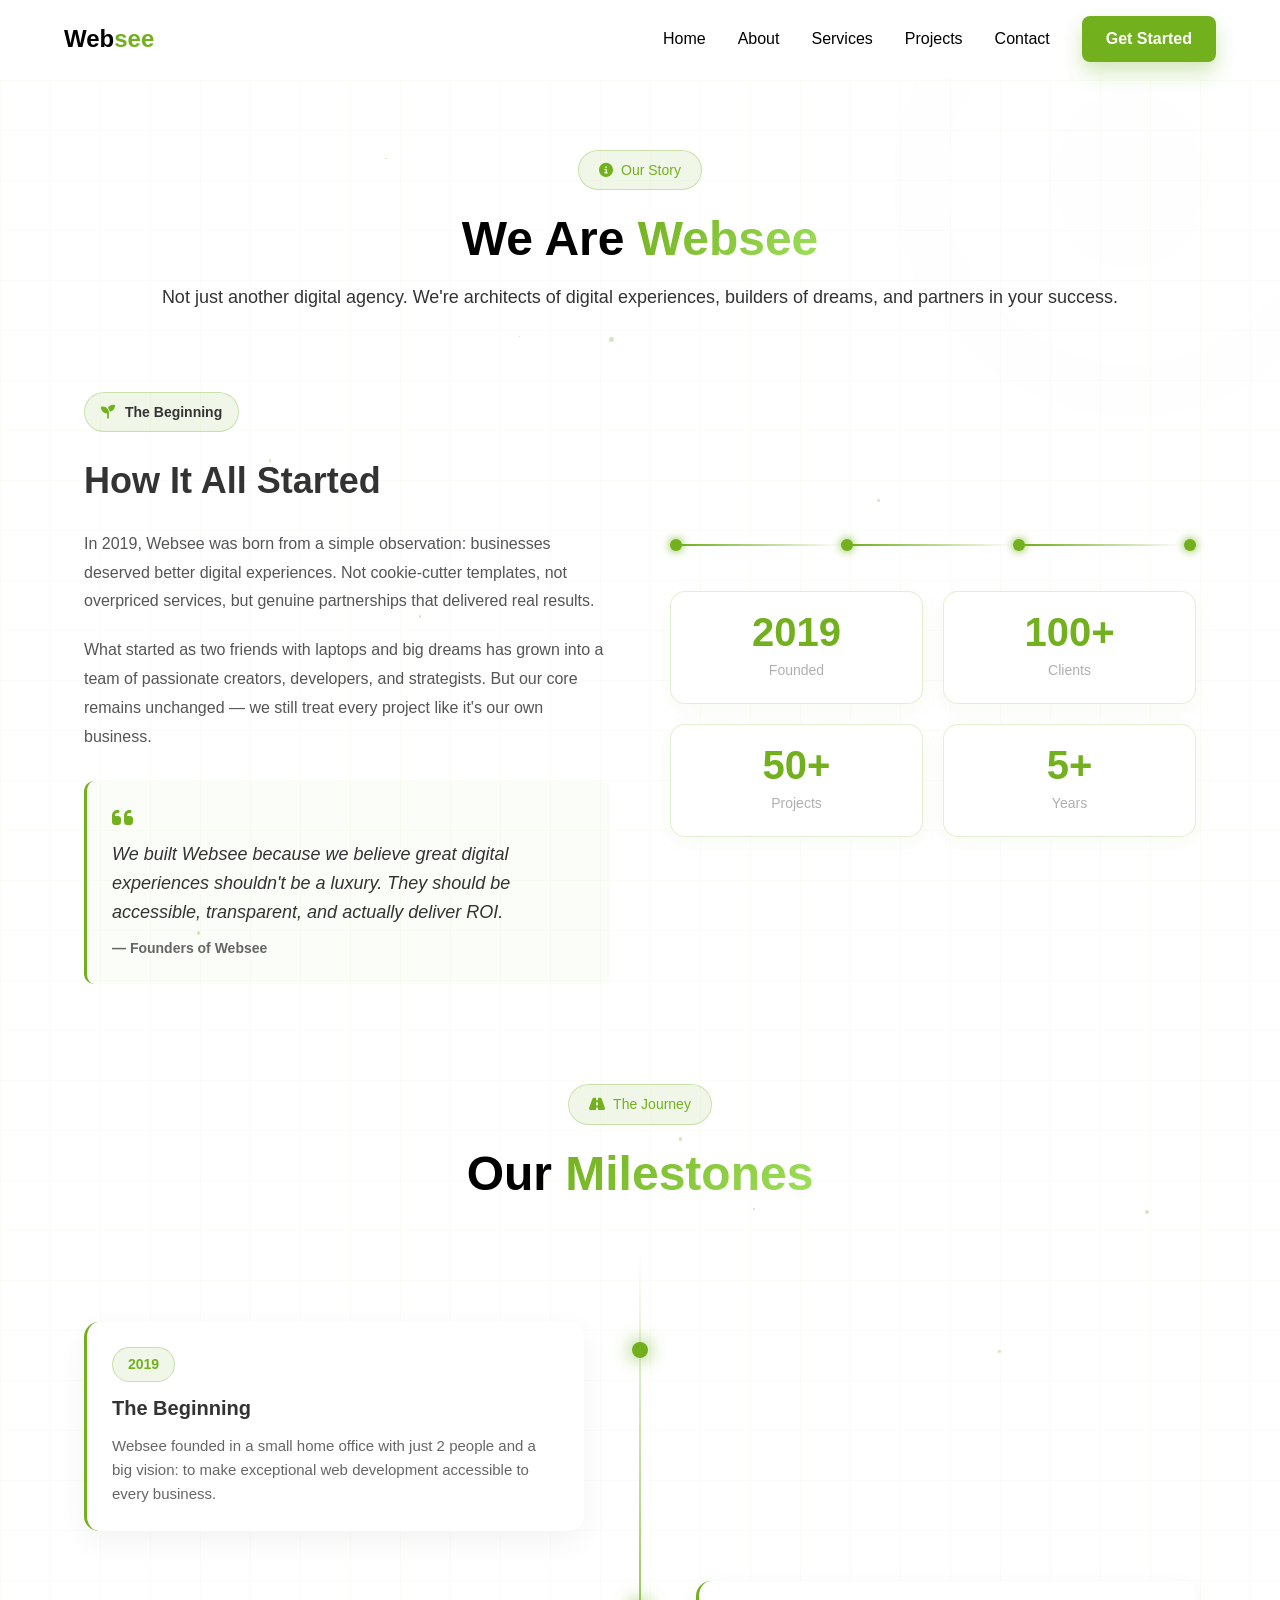
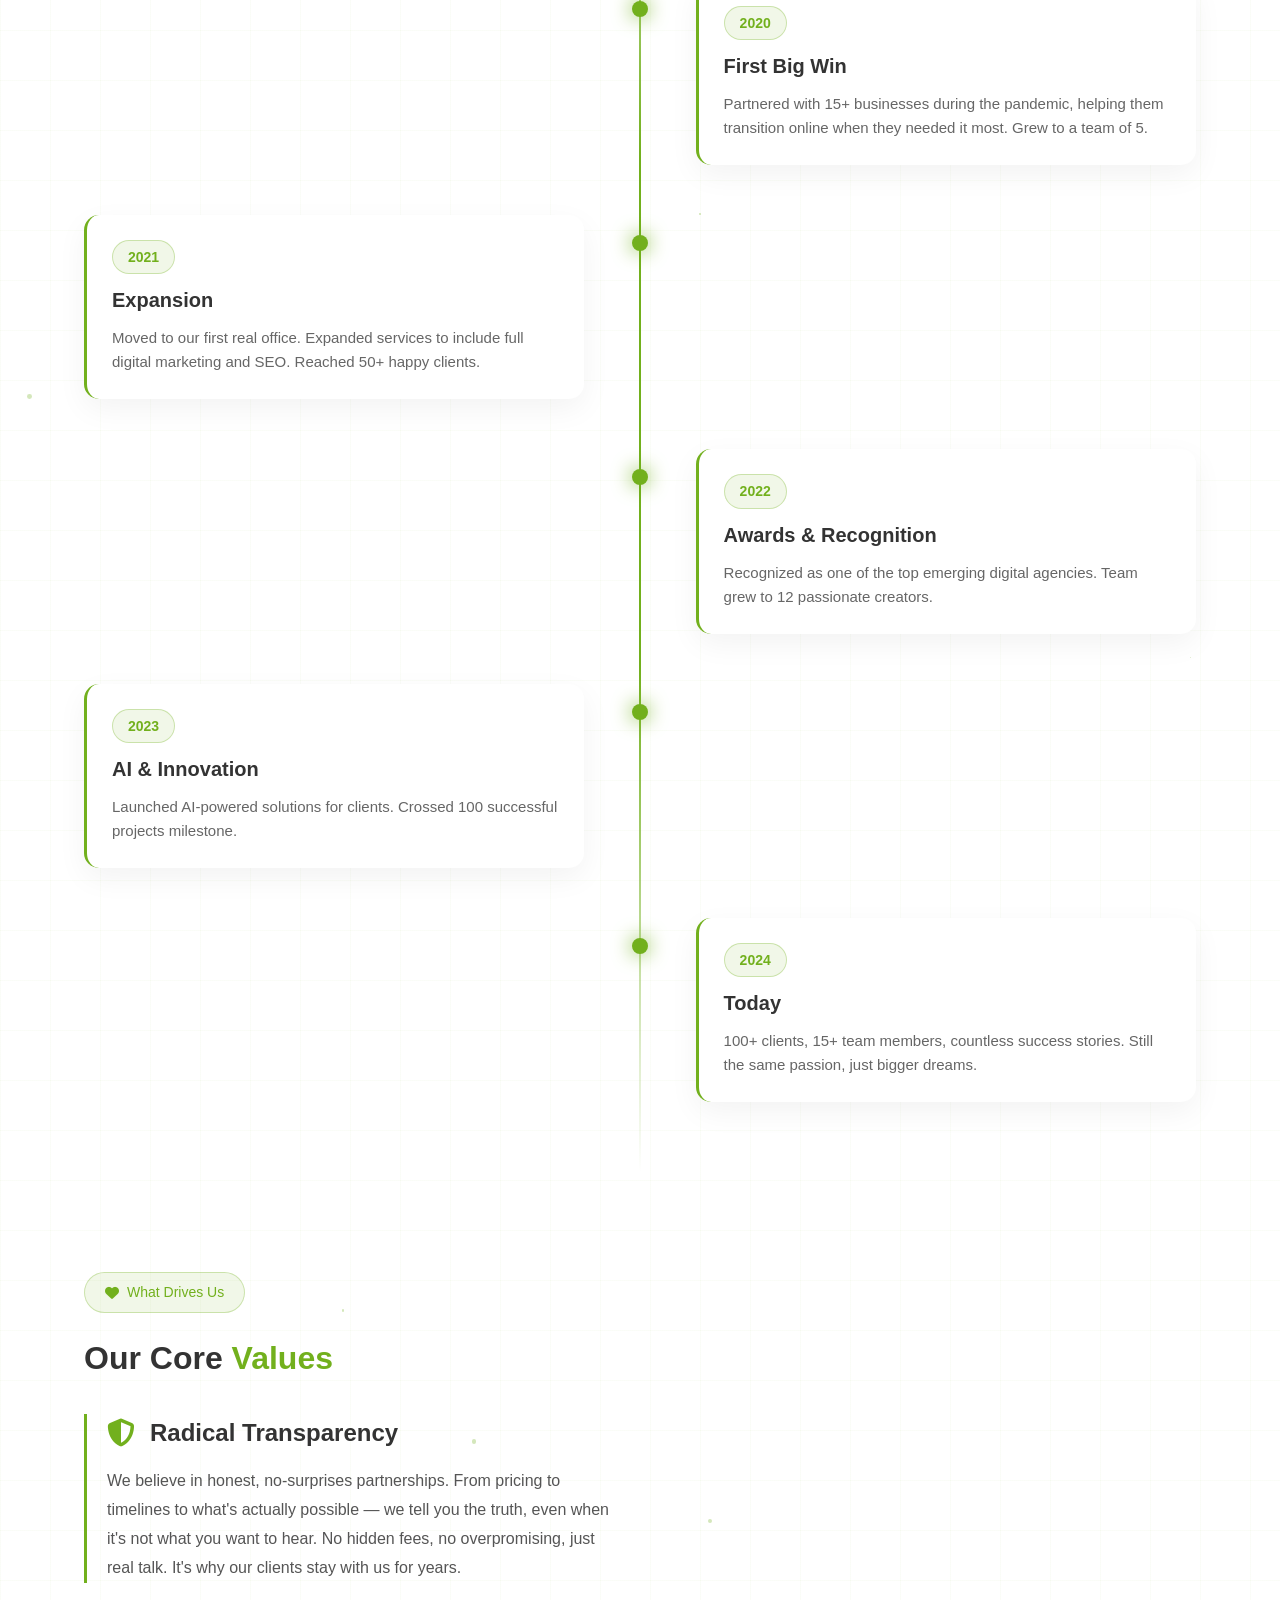
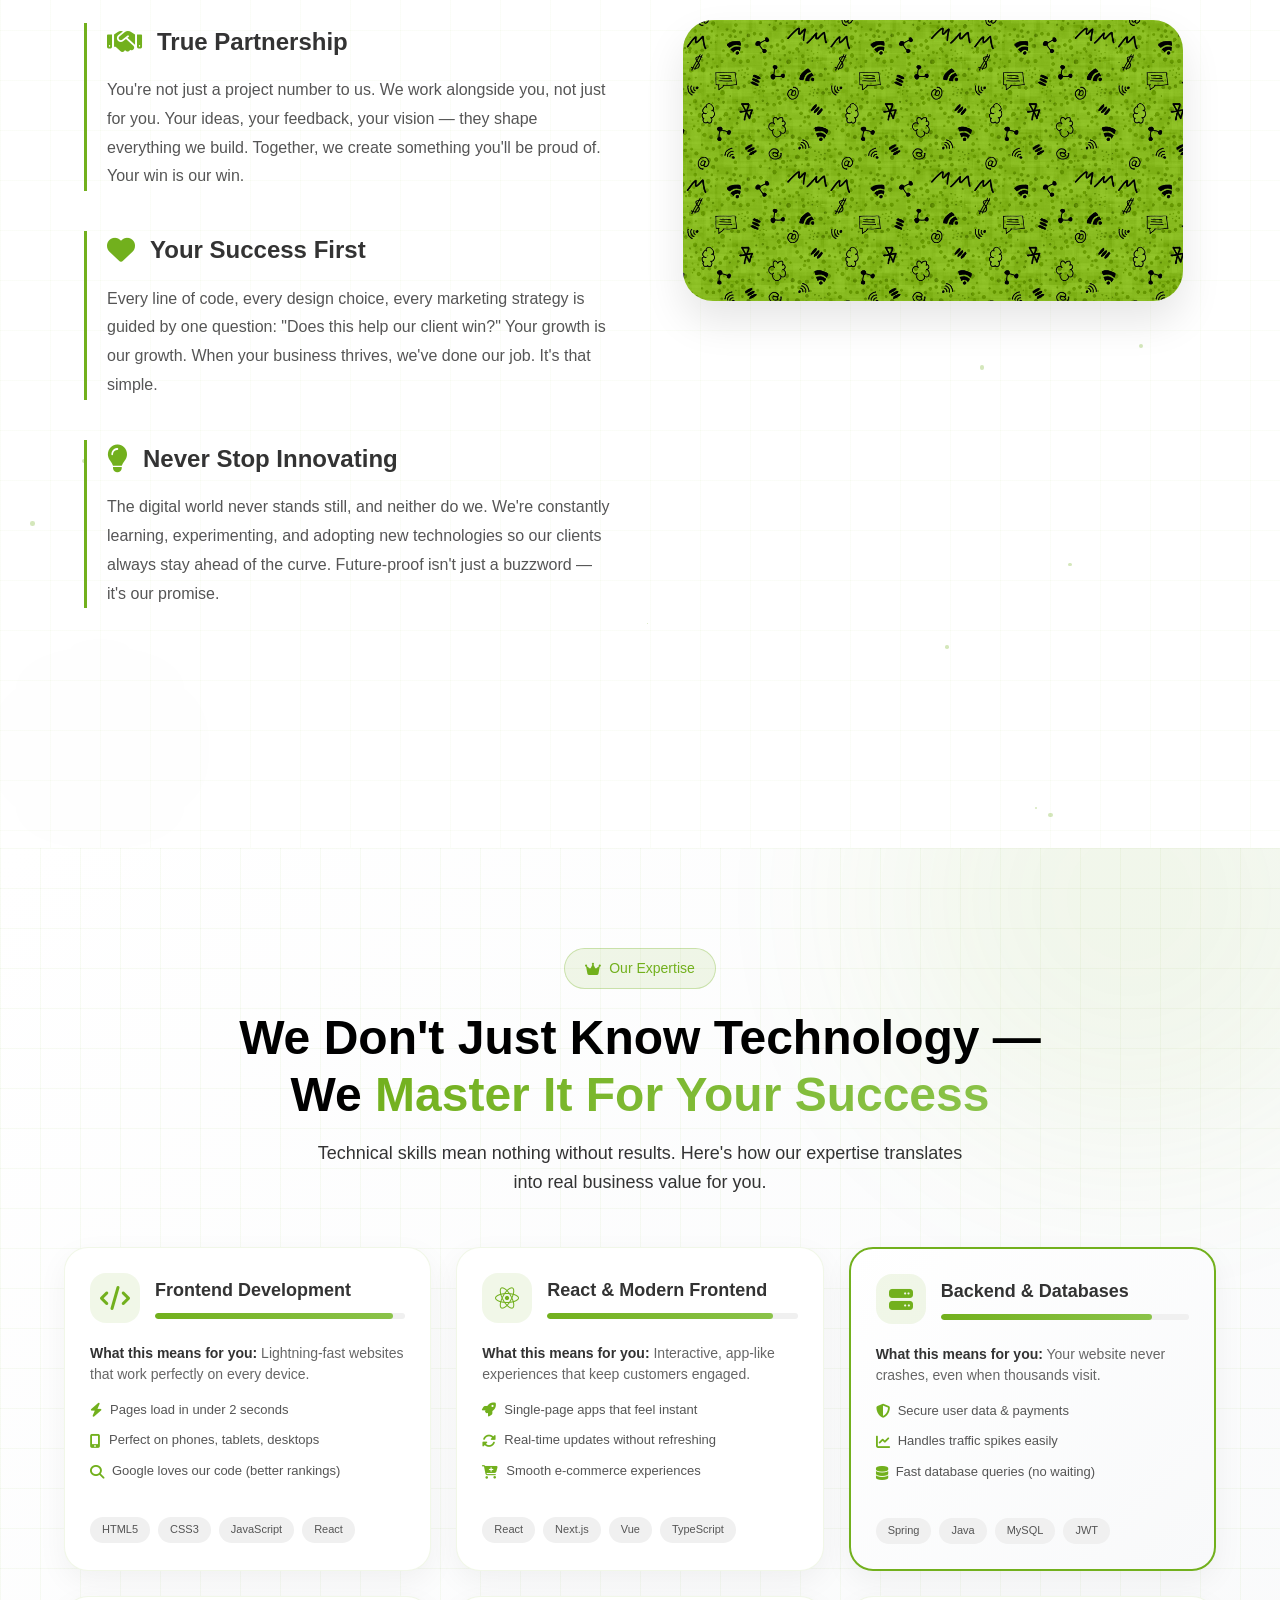
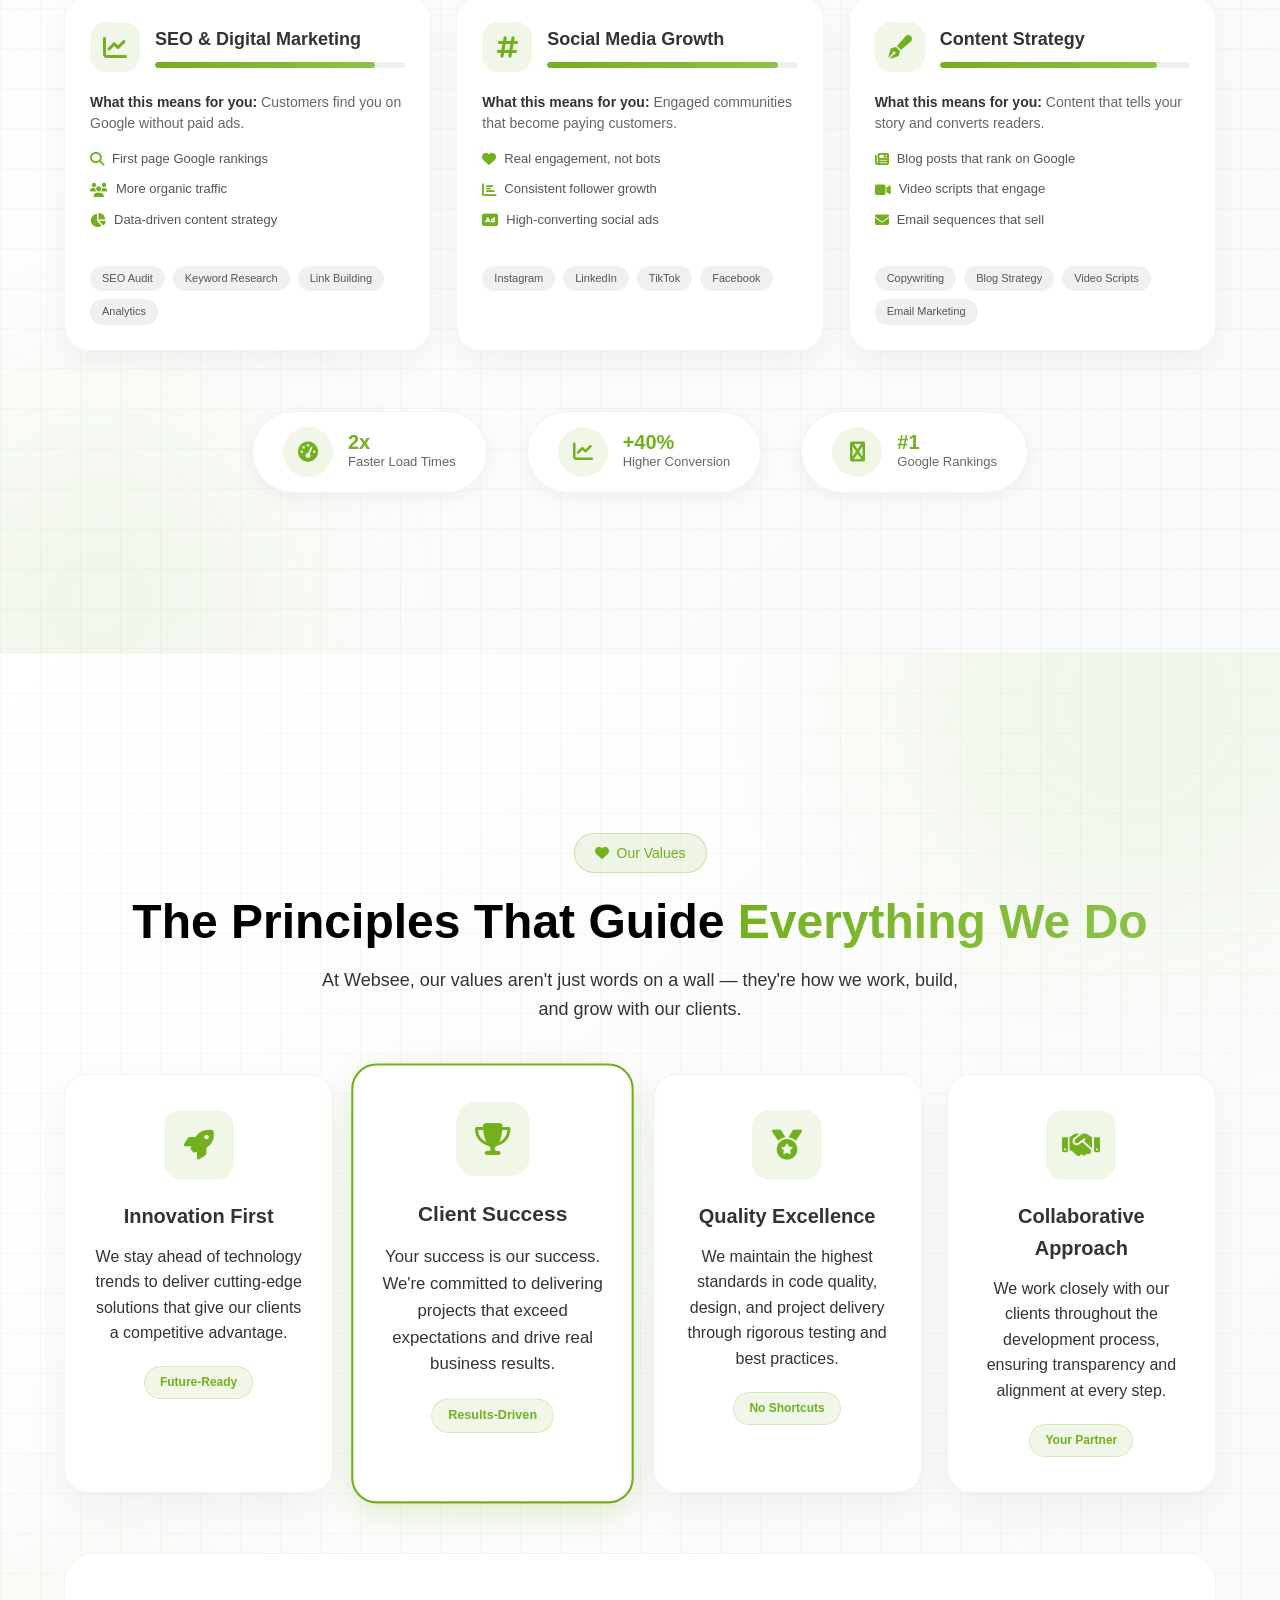
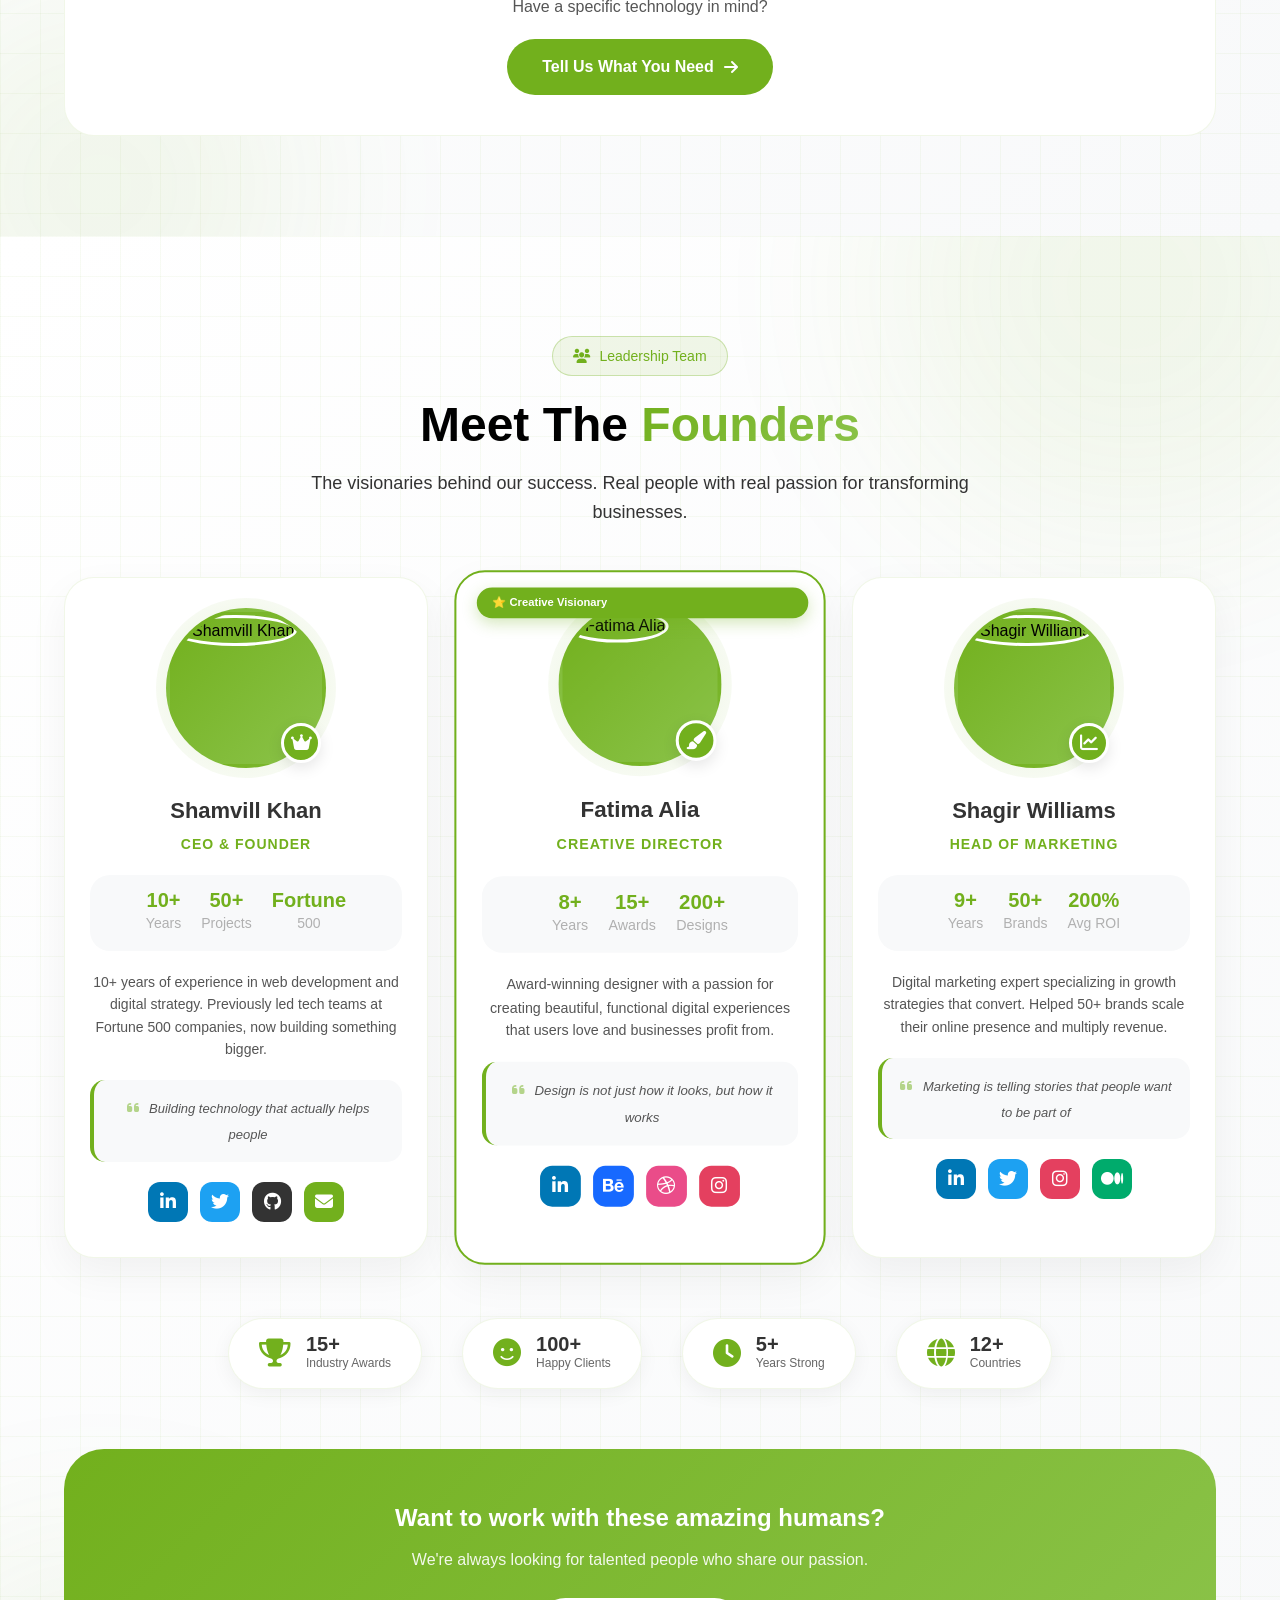
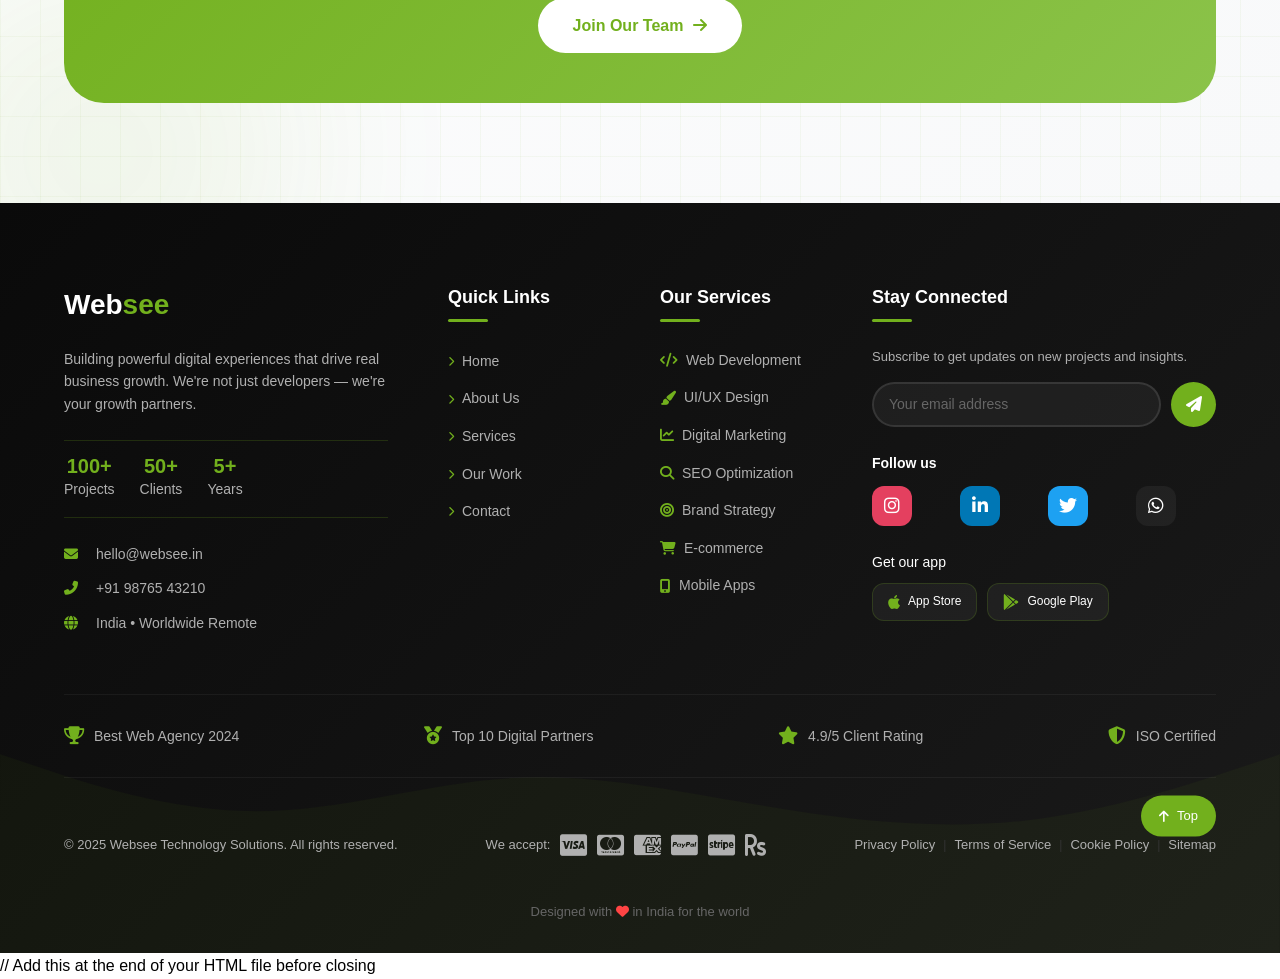
==== pages/about.html @ f246d29e "ui changes complete and fix for mobile and windows but navbar still got some problem" ====
<!DOCTYPE html>
<html lang="en">
<head>
    <meta charset="UTF-8">
    <meta name="viewport" content="width=device-width, initial-scale=1.0">
    <title>Digital Presence Builders | Web Development & Digital Marketing</title>
    
<link rel="stylesheet" href="/assets/css/responsive.css">
<link rel="stylesheet" href="/assets/css/testing.css">
<link rel="stylesheet" href="/assets/css/styles.css">
    <!-- Font Awesome for icons -->
    <link rel="stylesheet" href="https://cdnjs.cloudflare.com/ajax/libs/font-awesome/6.4.0/css/all.min.css">
</head>
<body>
    <!-- Navigation -->
    <nav class="navbar" id="navbar">
        <div class="logo">Web<span>see</span></div>
        <div class="nav-links" id="navLinks">
            <a href="/index.html">Home</a>
            <a href="#about">About</a>
            <a href="/pages/service.html">Services</a>
            <a href="/pages/projects.html">Projects</a>
            <a href="/pages/contactus.html">Contact</a>
            <a href="/pages/contactus.html" class="btn-primary">Get Started</a>
        </div>
          <div class="mobile-menu-btn" onclick="toggleMenu()">☰</div>
    </nav>
<div style="height: 30px; visibility: hidden;" id="about"></div>
<!-- About Section - Masterpiece Edition -->
<section class="about" id="about">
    <!-- Cinematic Background Elements -->
    <div class="about-background">
        <div class="about-orb orb1"></div>
        <div class="about-orb orb2"></div>
        <div class="about-orb orb3"></div>
        <div class="grid-overlay"></div>
        <div class="particles-container" id="particles"></div>
    </div>

    <div class="container">
        <!-- Section Header with Animation -->
        <div class="section-header reveal">
             <span class="section-badge">
                <i class="fas fa-info-circle"></i> Our Story
            </span> 
            <h2 class="section-title">We Are <span class="gradient-text" style="background: linear-gradient(135deg, #72b01d, #a0e05c); -webkit-background-clip: text; -webkit-text-fill-color: transparent;">Websee</span></h2>
            <p class="section-subtitle">Not just another digital agency. We're architects of digital experiences, builders of dreams, and partners in your success.</p>
        </div>
        
        <!-- The Origin Story - Cinematic -->
        <div class="origin-story reveal">
            <div class="origin-grid">
                <div class="origin-content">
                    <div class="origin-badge">
                        <i class="fas fa-seedling" style="color: #72b01d;"></i>
                        <span>The Beginning</span>
                    </div>
                    <h3>How It All Started</h3>
                    <p class="origin-text">In 2019, Websee was born from a simple observation: businesses deserved better digital experiences. Not cookie-cutter templates, not overpriced services, but genuine partnerships that delivered real results.</p>
                    <p class="origin-text">What started as two friends with laptops and big dreams has grown into a team of passionate creators, developers, and strategists. But our core remains unchanged — we still treat every project like it's our own business.</p>
                    
                    <div class="origin-quote">
                        <i class="fas fa-quote-left" style="color: #72b01d;"></i>
                        <p>We built Websee because we believe great digital experiences shouldn't be a luxury. They should be accessible, transparent, and actually deliver ROI.</p>
                        <div class="quote-author">— Founders of Websee</div>
                    </div>
                </div>
                <div class="origin-visual">
                    <div class="timeline-marker">
                        <div class="marker-dot" style="background: #72b01d;"></div>
                        <div class="marker-line"></div>
                        <div class="marker-dot" style="background: #72b01d;"></div>
                        <div class="marker-line"></div>
                        <div class="marker-dot" style="background: #72b01d;"></div>
                        <div class="marker-line"></div>
                        <div class="marker-dot" style="background: #72b01d;"></div>
                    </div>
                    <div class="origin-stats">
                        <div class="stat-card-small">
                            <span class="stat-number">2019</span>
                            <span class="stat-label">Founded</span>
                        </div>
                        <div class="stat-card-small">
                            <span class="stat-number">100+</span>
                            <span class="stat-label">Clients</span>
                        </div>
                        <div class="stat-card-small">
                            <span class="stat-number">50+</span>
                            <span class="stat-label">Projects</span>
                        </div>
                        <div class="stat-card-small">
                            <span class="stat-number">5+</span>
                            <span class="stat-label">Years</span>
                        </div>
                    </div>
                </div>
            </div>
        </div>

        <!-- The Journey Timeline -->
        <div class="journey-section reveal">
            <div class="section-header centered">
                <span class="section-badge">
                    <i class="fas fa-road"></i> The Journey
                </span>
                <h2 class="section-title">Our <span class="gradient-text" style="background: linear-gradient(135deg, #72b01d, #a0e05c); -webkit-background-clip: text; -webkit-text-fill-color: transparent;">Milestones</span></h2>
            </div>

            <div class="journey-timeline">
                <!-- Timeline Item 1 -->
                <div class="timeline-item left">
                    <div class="timeline-dot" style="background: #72b01d; box-shadow: 0 0 20px #72b01d;"></div>
                    <div class="timeline-content" style="border-left: 3px solid #72b01d;">
                        <div class="timeline-year">2019</div>
                        <h4>The Beginning</h4>
                        <p>Websee founded in a small home office with just 2 people and a big vision: to make exceptional web development accessible to every business.</p>
                    </div>
                </div>

                <!-- Timeline Item 2 -->
                <div class="timeline-item right">
                    <div class="timeline-dot" style="background: #72b01d; box-shadow: 0 0 20px #72b01d;"></div>
                    <div class="timeline-content" style="border-left: 3px solid #72b01d;">
                        <div class="timeline-year">2020</div>
                        <h4>First Big Win</h4>
                        <p>Partnered with 15+ businesses during the pandemic, helping them transition online when they needed it most. Grew to a team of 5.</p>
                    </div>
                </div>

                <!-- Timeline Item 3 -->
                <div class="timeline-item left">
                    <div class="timeline-dot" style="background: #72b01d; box-shadow: 0 0 20px #72b01d;"></div>
                    <div class="timeline-content" style="border-left: 3px solid #72b01d;">
                        <div class="timeline-year">2021</div>
                        <h4>Expansion</h4>
                        <p>Moved to our first real office. Expanded services to include full digital marketing and SEO. Reached 50+ happy clients.</p>
                    </div>
                </div>

                <!-- Timeline Item 4 -->
                <div class="timeline-item right">
                    <div class="timeline-dot" style="background: #72b01d; box-shadow: 0 0 20px #72b01d;"></div>
                    <div class="timeline-content" style="border-left: 3px solid #72b01d;">
                        <div class="timeline-year">2022</div>
                        <h4>Awards & Recognition</h4>
                        <p>Recognized as one of the top emerging digital agencies. Team grew to 12 passionate creators.</p>
                    </div>
                </div>

                <!-- Timeline Item 5 -->
                <div class="timeline-item left">
                    <div class="timeline-dot" style="background: #72b01d; box-shadow: 0 0 20px #72b01d;"></div>
                    <div class="timeline-content" style="border-left: 3px solid #72b01d;">
                        <div class="timeline-year">2023</div>
                        <h4>AI & Innovation</h4>
                        <p>Launched AI-powered solutions for clients. Crossed 100 successful projects milestone.</p>
                    </div>
                </div>

                <!-- Timeline Item 6 -->
                <div class="timeline-item right">
                    <div class="timeline-dot" style="background: #72b01d; box-shadow: 0 0 20px #72b01d;"></div>
                    <div class="timeline-content" style="border-left: 3px solid #72b01d;">
                        <div class="timeline-year">2024</div>
                        <h4>Today</h4>
                        <p>100+ clients, 15+ team members, countless success stories. Still the same passion, just bigger dreams.</p>
                    </div>
                </div>
            </div>
        </div>

        <!-- The Team / Mission (Your original values enhanced) -->
        <div class="about-grid reveal">
            <!-- Left Content - Websee's Values (Enhanced) -->
            <div class="about-content">
                <div class="about-text">
                    <div class="section-badge" style="margin-bottom: 20px;">
                        <i class="fas fa-heart"></i> What Drives Us
                    </div>
                    <h3 style="font-size: 32px; margin-bottom: 30px; color: #333;">Our Core <span style="color: #72b01d;">Values</span></h3>
                    
                    <!-- Integrity - Enhanced -->
                    <div class="value-block" style="margin-bottom: 40px; position: relative; padding-left: 20px; border-left: 3px solid #72b01d;">
                        <h3 class="value-heading" style="font-size: 24px; margin-bottom: 15px; color: #333; display: flex; align-items: center;">
                            <i class="fas fa-shield-alt" style="color: #72b01d; margin-right: 15px; font-size: 28px;"></i> 
                            Radical Transparency
                        </h3>
                        <p style="color: #555; line-height: 1.8; font-size: 16px;">We believe in honest, no-surprises partnerships. From pricing to timelines to what's actually possible — we tell you the truth, even when it's not what you want to hear. No hidden fees, no overpromising, just real talk. It's why our clients stay with us for years.</p>
                    </div>
                    
                    <!-- Collaboration - Enhanced -->
                    <div class="value-block" style="margin-bottom: 40px; position: relative; padding-left: 20px; border-left: 3px solid #72b01d;">
                        <h3 class="value-heading" style="font-size: 24px; margin-bottom: 15px; color: #333; display: flex; align-items: center;">
                            <i class="fas fa-handshake" style="color: #72b01d; margin-right: 15px; font-size: 28px;"></i> 
                            True Partnership
                        </h3>
                        <p style="color: #555; line-height: 1.8; font-size: 16px;">You're not just a project number to us. We work alongside you, not just for you. Your ideas, your feedback, your vision — they shape everything we build. Together, we create something you'll be proud of. Your win is our win.</p>
                    </div>
                    
                    <!-- Customer Focus - Enhanced -->
                    <div class="value-block" style="margin-bottom: 40px; position: relative; padding-left: 20px; border-left: 3px solid #72b01d;">
                        <h3 class="value-heading" style="font-size: 24px; margin-bottom: 15px; color: #333; display: flex; align-items: center;">
                            <i class="fas fa-heart" style="color: #72b01d; margin-right: 15px; font-size: 28px;"></i> 
                            Your Success First
                        </h3>
                        <p style="color: #555; line-height: 1.8; font-size: 16px;">Every line of code, every design choice, every marketing strategy is guided by one question: "Does this help our client win?" Your growth is our growth. When your business thrives, we've done our job. It's that simple.</p>
                    </div>

                    <!-- New Value: Innovation -->
                    <div class="value-block" style="margin-bottom: 40px; position: relative; padding-left: 20px; border-left: 3px solid #72b01d;">
                        <h3 class="value-heading" style="font-size: 24px; margin-bottom: 15px; color: #333; display: flex; align-items: center;">
                            <i class="fas fa-lightbulb" style="color: #72b01d; margin-right: 15px; font-size: 28px;"></i> 
                            Never Stop Innovating
                        </h3>
                        <p style="color: #555; line-height: 1.8; font-size: 16px;">The digital world never stands still, and neither do we. We're constantly learning, experimenting, and adopting new technologies so our clients always stay ahead of the curve. Future-proof isn't just a buzzword — it's our promise.</p>
                    </div>
                </div>
            </div>

            <!-- RIGHT SIDE - Enhanced Visuals -->
            <!-- RIGHT SIDE - Image Visual -->
<!-- RIGHT SIDE - Just Image -->
<div class="about-visual">
    <img src="/images/chenspec-internet-6556546_1920.jpg" alt="Websee Team" style="width: 100%; max-width: 500px; border-radius: 30px; box-shadow: 0 20px 40px rgba(0,0,0,0.1);">
</div>
        </div>

        <!-- Final CTA - Enhanced -->
        <!-- <div class="cta-modern reveal" style="background: linear-gradient(135deg, rgba(114, 176, 29, 0.05), rgba(114, 176, 29, 0.1)); border: 1px solid #72b01d;">
            <div class="cta-content">
                <h3 style="color: #333;">Ready to build something meaningful together?</h3>
                <p style="color: #666;">Join 100+ businesses that have trusted us with their digital growth</p>
                <a href="/pages/contactus.html" class="cta-button-modern" style="background: #72b01d; color: white;">
                    <span>Let's Talk</span>
                    <i class="fas fa-arrow-right"></i>
                </a>
            </div>
        </div> -->
    </div>
</section>

<section class="expertise" id="expertise">
    <!-- Animated Background -->
    <div class="expertise-background">
        <div class="expertise-orb orb1"></div>
        <div class="expertise-orb orb2"></div>
        <div class="pattern-grid"></div>
    </div>

    <div class="container">
        <!-- Section Header -->
        <div class="section-header">
            <span class="section-badge">
                <i class="fas fa-crown"></i> Our Expertise
            </span>
            <h2 class="section-title">We Don't Just Know Technology — <br>We <span class="gradient-text">Master It For Your Success</span></h2>
            <p class="section-subtitle">Technical skills mean nothing without results. Here's how our expertise translates into real business value for you.</p>
        </div>

       

        <!-- Main Skills Grid - Client-Focused -->
        <div class="expertise-grid">
            <!-- Skill 1 - HTML/CSS/JavaScript -->
            <div class="expertise-card">
                <div class="card-header">
                    <div class="skill-icon">
                        <i class="fas fa-code"></i>
                    </div>
                    <div class="skill-title">
                        <h3>Frontend Development</h3>
                        <div class="skill-level">
                            <span class="level-bar" style="width: 95%"></span>
                        </div>
                    </div>
                </div>
                <div class="card-content">
                    <p class="skill-description">
                        <strong>What this means for you:</strong> Lightning-fast websites that work perfectly on every device.
                    </p>
                    <ul class="skill-benefits">
                        <li><i class="fas fa-bolt"></i> Pages load in under 2 seconds</li>
                        <li><i class="fas fa-mobile-alt"></i> Perfect on phones, tablets, desktops</li>
                        <li><i class="fas fa-search"></i> Google loves our code (better rankings)</li>
                    </ul>
                    <div class="skill-tags">
                        <span>HTML5</span>
                        <span>CSS3</span>
                        <span>JavaScript</span>
                        <span>React</span>
                    </div>
                </div>
            </div>

            <!-- Skill 2 - React/Frontend -->
            <div class="expertise-card">
                <div class="card-header">
                    <div class="skill-icon">
                       <i class="fab fa-react"></i>
                    </div>
                    <div class="skill-title">
                        <h3>React & Modern Frontend</h3>
                        <div class="skill-level">
                            <span class="level-bar" style="width: 90%"></span>
                        </div>
                    </div>
                </div>
                <div class="card-content">
                    <p class="skill-description">
                        <strong>What this means for you:</strong> Interactive, app-like experiences that keep customers engaged.
                    </p>
                    <ul class="skill-benefits">
                        <li><i class="fas fa-rocket"></i> Single-page apps that feel instant</li>
                        <li><i class="fas fa-sync-alt"></i> Real-time updates without refreshing</li>
                        <li><i class="fas fa-cart-plus"></i> Smooth e-commerce experiences</li>
                    </ul>
                    <div class="skill-tags">
                        <span>React</span>
                        <span>Next.js</span>
                        <span>Vue</span>
                        <span>TypeScript</span>
                    </div>
                </div>
            </div>

            <!-- Skill 3 - Backend Basics (Featured - Shows what backend really means) -->
            <div class="expertise-card featured">
               
                <div class="card-header">
                    <div class="skill-icon">
                        <i class="fas fa-server"></i>
                    </div>
                    <div class="skill-title">
                        <h3>Backend & Databases</h3>
                        <div class="skill-level">
                            <span class="level-bar" style="width: 85%"></span>
                        </div>
                    </div>
                </div>
                <div class="card-content">
                    <p class="skill-description">
                        <strong>What this means for you:</strong> Your website never crashes, even when thousands visit.
                    </p>
                    <ul class="skill-benefits">
                        <li><i class="fas fa-shield-alt"></i> Secure user data & payments</li>
                        <li><i class="fas fa-chart-line"></i> Handles traffic spikes easily</li>
                        <li><i class="fas fa-database"></i> Fast database queries (no waiting)</li>
                    </ul>
                    <div class="skill-tags">
                        <span>Spring</span>
                        <span>Java</span>
                        <span>MySQL</span>
                        <span>JWT</span>
                    </div>
                </div>
            </div>

            <!-- Skill 4 - SEO & Marketing -->
            <div class="expertise-card">
                <div class="card-header">
                    <div class="skill-icon">
                        <i class="fas fa-chart-line"></i>
                    </div>
                    <div class="skill-title">
                        <h3>SEO & Digital Marketing</h3>
                        <div class="skill-level">
                            <span class="level-bar" style="width: 88%"></span>
                        </div>
                    </div>
                </div>
                <div class="card-content">
                    <p class="skill-description">
                        <strong>What this means for you:</strong> Customers find you on Google without paid ads.
                    </p>
                    <ul class="skill-benefits">
                        <li><i class="fas fa-search"></i> First page Google rankings</li>
                        <li><i class="fas fa-users"></i> More organic traffic</li>
                        <li><i class="fas fa-chart-pie"></i> Data-driven content strategy</li>
                    </ul>
                    <div class="skill-tags">
                        <span>SEO Audit</span>
                        <span>Keyword Research</span>
                        <span>Link Building</span>
                        <span>Analytics</span>
                    </div>
                </div>
            </div>

            <!-- Skill 5 - Social Media Growth -->
            <div class="expertise-card">
                <div class="card-header">
                    <div class="skill-icon">
                        <i class="fas fa-hashtag"></i>
                    </div>
                    <div class="skill-title">
                        <h3>Social Media Growth</h3>
                        <div class="skill-level">
                            <span class="level-bar" style="width: 92%"></span>
                        </div>
                    </div>
                </div>
                <div class="card-content">
                    <p class="skill-description">
                        <strong>What this means for you:</strong> Engaged communities that become paying customers.
                    </p>
                    <ul class="skill-benefits">
                        <li><i class="fas fa-heart"></i> Real engagement, not bots</li>
                        <li><i class="fas fa-chart-bar"></i> Consistent follower growth</li>
                        <li><i class="fas fa-ad"></i> High-converting social ads</li>
                    </ul>
                    <div class="skill-tags">
                        <span>Instagram</span>
                        <span>LinkedIn</span>
                        <span>TikTok</span>
                        <span>Facebook</span>
                    </div>
                </div>
            </div>

            <!-- Skill 6 - Content Strategy -->
            <div class="expertise-card">
                <div class="card-header">
                    <div class="skill-icon">
                        <i class="fas fa-pen-fancy"></i>
                    </div>
                    <div class="skill-title">
                        <h3>Content Strategy</h3>
                        <div class="skill-level">
                            <span class="level-bar" style="width: 87%"></span>
                        </div>
                    </div>
                </div>
                <div class="card-content">
                    <p class="skill-description">
                        <strong>What this means for you:</strong> Content that tells your story and converts readers.
                    </p>
                    <ul class="skill-benefits">
                        <li><i class="fas fa-newspaper"></i> Blog posts that rank on Google</li>
                        <li><i class="fas fa-video"></i> Video scripts that engage</li>
                        <li><i class="fas fa-envelope"></i> Email sequences that sell</li>
                    </ul>
                    <div class="skill-tags">
                        <span>Copywriting</span>
                        <span>Blog Strategy</span>
                        <span>Video Scripts</span>
                        <span>Email Marketing</span>
                    </div>
                </div>
            </div>
        </div>

        <!-- Expertise Stats - Visual Impact -->
        <div class="expertise-stats">
            <div class="stat-block">
                <div class="stat-icon">
                    <i class="fas fa-tachometer-alt"></i>
                </div>
                <div class="stat-detail">
                    <span class="stat-value">2x</span>
                    <span class="stat-name">Faster Load Times</span>
                </div>
            </div>
            <div class="stat-block">
                <div class="stat-icon">
                    <i class="fas fa-chart-line"></i>
                </div>
                <div class="stat-detail">
                    <span class="stat-value">+40%</span>
                    <span class="stat-name">Higher Conversion</span>
                </div>
            </div>
            <div class="stat-block">
                <div class="stat-icon">
                    <i class="fas fa-google"></i>
                </div>
                <div class="stat-detail">
                    <span class="stat-value">#1</span>
                    <span class="stat-name">Google Rankings</span>
                </div>
            </div>
        </div>

        

      
    </div>
</section>


<section class="expertise" id="expertise">
    <!-- Animated Background -->
    <div class="expertise-background">
        <div class="expertise-orb orb1"></div>
        <div class="expertise-orb orb2"></div>
        <div class="pattern-grid"></div>
    </div>

    <div class="container">


        <!-- ===== NEW VALUES SECTION ===== -->
        <div class="values-section">
            <div class="section-header centered">
                <span class="section-badge">
                    <i class="fas fa-heart"></i> Our Values
                </span>
                <h2 class="section-title">The Principles That Guide <span class="gradient-text">Everything We Do</span></h2>
                <p class="section-subtitle">At Websee, our values aren't just words on a wall — they're how we work, build, and grow with our clients.</p>
            </div>
            
            <div class="values-grid">
                <!-- Value 1: Innovation First -->
                <div class="value-card">
                    <div class="value-icon-wrapper">
                        <div class="value-icon">
                            <i class="fas fa-rocket"></i>
                        </div>
                    </div>
                    <h3>Innovation First</h3>
                    <p>We stay ahead of technology trends to deliver cutting-edge solutions that give our clients a competitive advantage.</p>
                    <div class="value-footer">
                        <span class="value-tag">Future-Ready</span>
                    </div>
                </div>

                <!-- Value 2: Client Success -->
                <div class="value-card featured">
                    <div class="value-icon-wrapper">
                        <div class="value-icon">
                            <i class="fas fa-trophy"></i>
                        </div>
                    </div>
                    <h3>Client Success</h3>
                    <p>Your success is our success. We're committed to delivering projects that exceed expectations and drive real business results.</p>
                    <div class="value-footer">
                        <span class="value-tag">Results-Driven</span>
                    </div>
                </div>

                <!-- Value 3: Quality Excellence -->
                <div class="value-card">
                    <div class="value-icon-wrapper">
                        <div class="value-icon">
                            <i class="fas fa-medal"></i>
                        </div>
                    </div>
                    <h3>Quality Excellence</h3>
                    <p>We maintain the highest standards in code quality, design, and project delivery through rigorous testing and best practices.</p>
                    <div class="value-footer">
                        <span class="value-tag">No Shortcuts</span>
                    </div>
                </div>

                <!-- Value 4: Collaborative Approach -->
                <div class="value-card">
                    <div class="value-icon-wrapper">
                        <div class="value-icon">
                            <i class="fas fa-handshake"></i>
                        </div>
                    </div>
                    <h3>Collaborative Approach</h3>
                    <p>We work closely with our clients throughout the development process, ensuring transparency and alignment at every step.</p>
                    <div class="value-footer">
                        <span class="value-tag">Your Partner</span>
                    </div>
                </div>
            </div>
        </div>

       

        
        

        <!-- Simple CTA -->
        <div class="expertise-cta">
            <p>Have a specific technology in mind?</p>
            <a href="/pages/contactus.html" class="expertise-cta-btn">
                <span>Tell Us What You Need</span>
                <i class="fas fa-arrow-right"></i>
            </a>
        </div>
    </div>
</section>
   
    <!-- Founders Section - Modern & Trust-Building -->
<section class="founders" id="founders">
    <!-- Animated Background -->
    <div class="founders-background">
        <div class="founders-orb orb1"></div>
        <div class="founders-orb orb2"></div>
        <div class="pattern-grid"></div>
    </div>

    <div class="container">
        <!-- Section Header -->
        <div class="section-header">
            <span class="section-badge">
                <i class="fas fa-users"></i> Leadership Team
            </span>
            <h2 class="section-title">Meet The <span class="gradient-text">Founders</span></h2>
            <p class="section-subtitle">The visionaries behind our success. Real people with real passion for transforming businesses.</p>
        </div>
        
        <!-- Founders Grid -->
        <div class="founders-grid">
            <!-- Founder 1 - Shamvill Khan -->
            <div class="founder-card">
                <div class="card-inner">
                    <div class="founder-image-wrapper">
                        <div class="founder-image">
                            <img src="https://images.unsplash.com/photo-1560250097-0b93528c311a?ixlib=rb-4.0.3&auto=format&fit=crop&w=687&q=80" alt="Shamvill Khan">
                        </div>
                        <div class="image-pattern"></div>
                        <div class="founder-badge">
                            <i class="fas fa-crown"></i>
                        </div>
                    </div>
                    
                    <div class="founder-info">
                        <h3>Shamvill Khan</h3>
                        <div class="founder-role">CEO & Founder</div>
                        
                        <div class="founder-stats">
                            <div class="stat">
                                <span class="stat-value">10+</span>
                                <span class="stat-label">Years</span>
                            </div>
                            <div class="stat">
                                <span class="stat-value">50+</span>
                                <span class="stat-label">Projects</span>
                            </div>
                            <div class="stat">
                                <span class="stat-value">Fortune</span>
                                <span class="stat-label">500</span>
                            </div>
                        </div>
                        
                        <p class="founder-bio">10+ years of experience in web development and digital strategy. Previously led tech teams at Fortune 500 companies, now building something bigger.</p>
                        
                        <div class="founder-quote">
                            <i class="fas fa-quote-left"></i>
                            <span>Building technology that actually helps people</span>
                        </div>
                        
                        <div class="social-links">
                            <a href="#" class="social-link linkedin" target="_blank">
                                <i class="fab fa-linkedin-in"></i>
                            </a>
                            <a href="#" class="social-link twitter" target="_blank">
                                <i class="fab fa-twitter"></i>
                            </a>
                            <a href="#" class="social-link github" target="_blank">
                                <i class="fab fa-github"></i>
                            </a>
                            <a href="#" class="social-link email" target="_blank">
                                <i class="fas fa-envelope"></i>
                            </a>
                        </div>
                    </div>
                </div>
            </div>

            <!-- Founder 2 - Fatima Alia (Featured - Creative Director) -->
            <div class="founder-card featured">
                <div class="featured-tag">⭐ Creative Visionary</div>
                <div class="card-inner">
                    <div class="founder-image-wrapper">
                        <div class="founder-image">
                            <img src="https://images.unsplash.com/photo-1573497019940-1c28c88b4f3e?ixlib=rb-4.0.3&auto=format&fit=crop&w=687&q=80" alt="Fatima Alia">
                        </div>
                        <div class="image-pattern"></div>
                        <div class="founder-badge">
                            <i class="fas fa-paint-brush"></i>
                        </div>
                    </div>
                    
                    <div class="founder-info">
                        <h3>Fatima Alia</h3>
                        <div class="founder-role">Creative Director</div>
                        
                        <div class="founder-stats">
                            <div class="stat">
                                <span class="stat-value">8+</span>
                                <span class="stat-label">Years</span>
                            </div>
                            <div class="stat">
                                <span class="stat-value">15+</span>
                                <span class="stat-label">Awards</span>
                            </div>
                            <div class="stat">
                                <span class="stat-value">200+</span>
                                <span class="stat-label">Designs</span>
                            </div>
                        </div>
                        
                        <p class="founder-bio">Award-winning designer with a passion for creating beautiful, functional digital experiences that users love and businesses profit from.</p>
                        
                        <div class="founder-quote">
                            <i class="fas fa-quote-left"></i>
                            <span>Design is not just how it looks, but how it works</span>
                        </div>
                        
                        <div class="social-links">
                            <a href="#" class="social-link linkedin" target="_blank">
                                <i class="fab fa-linkedin-in"></i>
                            </a>
                            <a href="#" class="social-link behance" target="_blank">
                                <i class="fab fa-behance"></i>
                            </a>
                            <a href="#" class="social-link dribbble" target="_blank">
                                <i class="fab fa-dribbble"></i>
                            </a>
                            <a href="#" class="social-link instagram" target="_blank">
                                <i class="fab fa-instagram"></i>
                            </a>
                        </div>
                    </div>
                </div>
            </div>

            <!-- Founder 3 - Shagir Williams -->
            <div class="founder-card">
                <div class="card-inner">
                    <div class="founder-image-wrapper">
                        <div class="founder-image">
                            <img src="https://images.unsplash.com/photo-1519085360753-af0119f7cbe7?ixlib=rb-4.0.3&auto=format&fit=crop&w=687&q=80" alt="Shagir Williams">
                        </div>
                        <div class="image-pattern"></div>
                        <div class="founder-badge">
                            <i class="fas fa-chart-line"></i>
                        </div>
                    </div>
                    
                    <div class="founder-info">
                        <h3>Shagir Williams</h3>
                        <div class="founder-role">Head of Marketing</div>
                        
                        <div class="founder-stats">
                            <div class="stat">
                                <span class="stat-value">9+</span>
                                <span class="stat-label">Years</span>
                            </div>
                            <div class="stat">
                                <span class="stat-value">50+</span>
                                <span class="stat-label">Brands</span>
                            </div>
                            <div class="stat">
                                <span class="stat-value">200%</span>
                                <span class="stat-label">Avg ROI</span>
                            </div>
                        </div>
                        
                        <p class="founder-bio">Digital marketing expert specializing in growth strategies that convert. Helped 50+ brands scale their online presence and multiply revenue.</p>
                        
                        <div class="founder-quote">
                            <i class="fas fa-quote-left"></i>
                            <span>Marketing is telling stories that people want to be part of</span>
                        </div>
                        
                        <div class="social-links">
                            <a href="#" class="social-link linkedin" target="_blank">
                                <i class="fab fa-linkedin-in"></i>
                            </a>
                            <a href="#" class="social-link twitter" target="_blank">
                                <i class="fab fa-twitter"></i>
                            </a>
                            <a href="#" class="social-link instagram" target="_blank">
                                <i class="fab fa-instagram"></i>
                            </a>
                            <a href="#" class="social-link medium" target="_blank">
                                <i class="fab fa-medium"></i>
                            </a>
                        </div>
                    </div>
                </div>
            </div>
        </div>

        <!-- Trust Badges / Company Achievements -->
        <div class="company-achievements">
            <div class="achievement-item">
                <i class="fas fa-trophy"></i>
                <div class="achievement-text">
                    <span class="achievement-number">15+</span>
                    <span class="achievement-label">Industry Awards</span>
                </div>
            </div>
            <div class="achievement-item">
                <i class="fas fa-smile"></i>
                <div class="achievement-text">
                    <span class="achievement-number">100+</span>
                    <span class="achievement-label">Happy Clients</span>
                </div>
            </div>
            <div class="achievement-item">
                <i class="fas fa-clock"></i>
                <div class="achievement-text">
                    <span class="achievement-number">5+</span>
                    <span class="achievement-label">Years Strong</span>
                </div>
            </div>
            <div class="achievement-item">
                <i class="fas fa-globe"></i>
                <div class="achievement-text">
                    <span class="achievement-number">12+</span>
                    <span class="achievement-label">Countries</span>
                </div>
            </div>
        </div>

        <!-- Join Team CTA -->
        <div class="join-team">
            <div class="join-content">
                <h3>Want to work with these amazing humans?</h3>
                <p>We're always looking for talented people who share our passion.</p>
                <a href="/pages/contactus.html" class="join-btn">
                    <span>Join Our Team</span>
                    <i class="fas fa-arrow-right"></i>
                </a>
            </div>
        </div>
    </div>
</section>
   <!-- Footer - Ultimate Edition -->
<footer class="footer">
    <!-- Animated Wave Background -->
    <div class="footer-wave">
        <svg xmlns="http://www.w3.org/2000/svg" viewBox="0 0 1440 320">
            <path fill="#72b01d" fill-opacity="0.05" d="M0,96L48,112C96,128,192,160,288,160C384,160,480,128,576,122.7C672,117,768,139,864,154.7C960,171,1056,181,1152,170.7C1248,160,1344,128,1392,112L1440,96L1440,320L1392,320C1344,320,1248,320,1152,320C1056,320,960,320,864,320C768,320,672,320,576,320C480,320,384,320,288,320C192,320,96,320,48,320L0,320Z"></path>
        </svg>
    </div>

    <div class="footer-container">
        <!-- Main Footer Content -->
        <div class="footer-main">
            <!-- Column 1 - Company Info (Enhanced) -->
            <div class="footer-col brand-col">
                <div class="footer-logo">
                    <span class="logo-text">Web<span class="logo-highlight">see</span></span>
                </div>
                <p class="company-description">Building powerful digital experiences that drive real business growth. We're not just developers — we're your growth partners.</p>
                
                <!-- Company Stats -->
                <div class="company-stats">
                    <div class="stat-item">
                        <span class="stat-value">100+</span>
                        <span class="stat-label">Projects</span>
                    </div>
                    <div class="stat-item">
                        <span class="stat-value">50+</span>
                        <span class="stat-label">Clients</span>
                    </div>
                    <div class="stat-item">
                        <span class="stat-value">5+</span>
                        <span class="stat-label">Years</span>
                    </div>
                </div>

                <!-- Contact Info -->
                <div class="footer-contact">
                    <div class="contact-item">
                        <i class="fas fa-envelope"></i>
                        <a href="mailto:hello@websee.in">hello@websee.in</a>
                    </div>
                    <div class="contact-item">
                        <i class="fas fa-phone-alt"></i>
                        <a href="tel:+919876543210">+91 98765 43210</a>
                    </div>
                    <div class="contact-item">
                        <i class="fas fa-globe"></i>
                        <span>India • Worldwide Remote</span>
                    </div>
                </div>
            </div>

            <!-- Column 2 - Quick Links (Enhanced) -->
            <div class="footer-col">
                <h4 class="footer-title">Quick Links</h4>
                <ul class="footer-links">
                    <li><a href="/index.html"><i class="fas fa-chevron-right"></i> Home</a></li>
                    <li><a href="/pages/about.html"><i class="fas fa-chevron-right"></i> About Us</a></li>
                    <li><a href="/pages/service.html"><i class="fas fa-chevron-right"></i> Services</a></li>
                    <li><a href="/pages/projects.html"><i class="fas fa-chevron-right"></i> Our Work</a></li>
                    <li><a href="/pages/contactus.html"><i class="fas fa-chevron-right"></i> Contact</a></li>
                </ul>
            </div>

            <!-- Column 3 - Services (Enhanced with icons) -->
            <div class="footer-col">
                <h4 class="footer-title">Our Services</h4>
                <ul class="footer-links services-links">
                    <li><a href="#"><i class="fas fa-code"></i> Web Development</a></li>
                    <li><a href="#"><i class="fas fa-paint-brush"></i> UI/UX Design</a></li>
                    <li><a href="#"><i class="fas fa-chart-line"></i> Digital Marketing</a></li>
                    <li><a href="#"><i class="fas fa-search"></i> SEO Optimization</a></li>
                    <li><a href="#"><i class="fas fa-bullseye"></i> Brand Strategy</a></li>
                    <li><a href="#"><i class="fas fa-shopping-cart"></i> E-commerce</a></li>
                    <li><a href="#"><i class="fas fa-mobile-alt"></i> Mobile Apps</a></li>
                </ul>
            </div>

            <!-- Column 4 - Newsletter & Social (Enhanced) -->
            <div class="footer-col">
                <h4 class="footer-title">Stay Connected</h4>
                <p class="newsletter-text">Subscribe to get updates on new projects and insights.</p>
                
                <form class="newsletter-form">
                    <div class="input-group">
                        <input type="email" placeholder="Your email address" required>
                        <button type="submit" class="newsletter-btn">
                            <i class="fas fa-paper-plane"></i>
                        </button>
                    </div>
                </form>

               <!-- Social Links with Hover Effects -->
<div class="social-section">
    <h5 class="social-title">Follow us</h5>
    <div class="social-grid" style="grid-template-columns: repeat(4, 1fr);">
        <!-- Instagram -->
        <a href="#" class="social-link instagram" target="_blank">
            <i class="fab fa-instagram"></i>
        </a>
        
        <!-- LinkedIn -->
        <a href="#" class="social-link linkedin" target="_blank">
            <i class="fab fa-linkedin-in"></i>
        </a>
        
        <!-- Twitter -->
        <a href="#" class="social-link twitter" target="_blank">
            <i class="fab fa-twitter"></i>
        </a>
        
        <!-- WhatsApp -->
        <a href="#" class="social-link whatsapp" target="_blank">
            <i class="fab fa-whatsapp"></i>
        </a>
    </div>
</div>


                <!-- App Download (Optional) -->
                <div class="app-download">
                    <p>Get our app</p>
                    <div class="app-buttons">
                        <a href="#" class="app-btn">
                            <i class="fab fa-apple"></i>
                            <span>App Store</span>
                        </a>
                        <a href="#" class="app-btn">
                            <i class="fab fa-google-play"></i>
                            <span>Google Play</span>
                        </a>
                    </div>
                </div>
            </div>
        </div>

        <!-- Awards & Recognition Bar -->
        <div class="awards-bar">
            <div class="award-item">
                <i class="fas fa-trophy"></i>
                <span>Best Web Agency 2024</span>
            </div>
            <div class="award-item">
                <i class="fas fa-medal"></i>
                <span>Top 10 Digital Partners</span>
            </div>
            <div class="award-item">
                <i class="fas fa-star"></i>
                <span>4.9/5 Client Rating</span>
            </div>
            <div class="award-item">
                <i class="fas fa-shield-alt"></i>
                <span>ISO Certified</span>
            </div>
        </div>

        <!-- Footer Bottom with Payment Methods & Legal -->
        <div class="footer-bottom">
            <div class="bottom-content">
                <div class="copyright">
                    <p>&copy; 2025 Websee Technology Solutions. All rights reserved.</p>
                </div>

                <div class="payment-methods">
                    <span>We accept:</span>
                    <i class="fab fa-cc-visa"></i>
                    <i class="fab fa-cc-mastercard"></i>
                    <i class="fab fa-cc-amex"></i>
                    <i class="fab fa-cc-paypal"></i>
                    <i class="fab fa-cc-stripe"></i>
                    <i class="fas fa-rupee-sign"></i>
                </div>

                <div class="legal-links">
                    <a href="#">Privacy Policy</a>
                    <span class="separator">|</span>
                    <a href="#">Terms of Service</a>
                    <span class="separator">|</span>
                    <a href="#">Cookie Policy</a>
                    <span class="separator">|</span>
                    <a href="#">Sitemap</a>
                </div>
            </div>

            <!-- Back to Top Button -->
            <a href="#home" class="back-to-top">
                <i class="fas fa-arrow-up"></i>
                <span>Top</span>
            </a>
        </div>

        <!-- Made with love note -->
        <div class="made-with">
            <p>Designed with <i class="fas fa-heart" style="color: #ff4444;"></i> in India for the world</p>
        </div>
    </div>
</footer>
// Add this at the end of your HTML file before closing </body>
<script>
    // Reveal on scroll animation
    window.addEventListener('scroll', reveal);
    
    function reveal() {
        var reveals = document.querySelectorAll('.reveal');
        
        for(var i = 0; i < reveals.length; i++) {
            var windowHeight = window.innerHeight;
            var revealTop = reveals[i].getBoundingClientRect().top;
            var revealPoint = 150;
            
            if(revealTop < windowHeight - revealPoint) {
                reveals[i].classList.add('active');
            }
        }
    }
    
    // Trigger once on load
    window.addEventListener('load', reveal);
    
    // Simple particles effect (optional)
    function createParticles() {
        const container = document.getElementById('particles');
        if (!container) return;
        
        for (let i = 0; i < 30; i++) {
            const particle = document.createElement('div');
            particle.style.position = 'absolute';
            particle.style.width = Math.random() * 5 + 'px';
            particle.style.height = particle.style.width;
            particle.style.background = 'rgba(114, 176, 29, 0.3)';
            particle.style.borderRadius = '50%';
            particle.style.left = Math.random() * 100 + '%';
            particle.style.top = Math.random() * 100 + '%';
            particle.style.animation = `float ${5 + Math.random() * 10}s infinite ease-in-out`;
            particle.style.animationDelay = Math.random() * 5 + 's';
            container.appendChild(particle);
        }
    }
    
    createParticles();
</script>
   <script src="/assets/js/script.js"></script>
</body>
</html>
---- assets/css/responsive.css ----
/* Responsive styles for services grid
    @media screen and (max-width: 768px) {
        .services .services-grid {
            grid-template-columns: repeat(2, 1fr) !important;
            gap: 15px;
        }
        
        .services .service-card {
            padding: 20px 15px !important;
        }
        
        .services .service-icon {
            font-size: 30px !important;
            margin-bottom: 10px !important;
        }
        
        .services .service-card h3 {
            font-size: 16px !important;
            margin-bottom: 8px !important;
        }
        
        .services .service-card p {
            font-size: 12px !important;
            line-height: 1.4 !important;
        }
    }
    
    /* For very small screens */
    /* @media screen and (max-width: 480px) {
        .services .services-grid {
            gap: 10px;
        }
        
        .services .service-card {
            padding: 15px 10px !important;
        }
        
        .services .service-icon {
            font-size: 26px !important;
        }
        
        .services .service-card h3 {
            font-size: 14px !important;
        }
        
        .services .service-card p {
            font-size: 11px !important;
        }
    }
 */


    
/* Base mobile styles (applies to all mobile devices) */
@media (max-width: 768px) {
    /* Navigation */
    .nav-links {
        display: none;
        position: absolute;
        top: 70px;
        left: 0;
        width: 100%;
        background-color: var(--black);
        flex-direction: column;
        padding: 20px;
        border-bottom: 1px solid rgba(240, 255, 66, 0.2);
    }

    .nav-links.active {
        display: flex;
    }

    .mobile-menu-btn {
        display: block !important;
    }

    /* Hero Section */
    .hero .container.hero-content h1 {
        font-size: 2rem;
    }
    
    .hero-buttons {
        flex-direction: column;
    }

    .btn-outline {
        margin-left: 0;
    }

    .carousel-indicators {
        bottom: 20px;
        gap: 5px;
    }
    
    .indicator {
        width: 6px;
        height: 6px;
    }

    /* About Section - Value Grid */
    .value-grid {
        grid-template-columns: 1fr !important;
        gap: 20px !important;
    }
    
    .value-card {
        padding: 30px 20px !important;
    }
    
    .value-card h3 {
        font-size: 22px !important;
    }

    /* About Section - Problem/Solution Grid */
    .about-grid {
        grid-template-columns: 1fr;
    }
    
    .problem-grid {
        grid-template-columns: 1fr !important;
        gap: 40px !important;
    }
    
    .problem-solution {
        padding: 40px 20px !important;
    }
    
    .problem-solution h2 {
        font-size: 28px !important;
        margin-bottom: 25px !important;
    }
    
    .problem-solution ul li {
        margin-bottom: 20px !important;
    }

    /* About Section - Results Grid */
    .results-grid {
        grid-template-columns: 1fr !important;
        gap: 40px !important;
    }
    
    .result-item div {
        font-size: 40px !important;
    }

    /* About Section - Stats Grid */
    .stats-grid {
        grid-template-columns: repeat(3, 1fr) !important;
        gap: 15px !important;
    }

    .stat-number {
        font-size: 32px !important;
    }

    .stat-label {
        font-size: 12px !important;
    }

    /* Contact Section */
    .contact-container {
        grid-template-columns: 1fr;
    }

    /* General section padding */
    section {
        padding: 60px 5%;
    }
}

/* Extra small devices (phones under 480px) */
@media (max-width: 480px) {
    /* Stats grid becomes 1 column on very small phones */
    .stats-grid {
        grid-template-columns: 1fr !important;
        gap: 20px !important;
    }

    /* Problem/Solution list items */
    .problem-solution ul li {
        flex-direction: column !important;
        text-align: center !important;
        gap: 10px !important;
    }
    
    .problem-solution ul li span {
        margin-bottom: 5px !important;
    }
    
    .value-card {
        padding: 25px 15px !important;
    }
    
    .value-card h3 {
        font-size: 20px !important;
    }

    /* Logo size */
    .logo {
        font-size: 20px;
    }

    /* Hero title */
    .hero h1 {
        font-size: 32px;
    }

    /* Section titles */
    .section-title {
        font-size: 28px !important;
    }

    .section-subtitle {
        font-size: 14px !important;
        padding: 0 15px !important;
    }
}

/* Tablet devices (769px to 1024px) */
@media (min-width: 769px) and (max-width: 1024px) {
    /* Value grid - 2 columns on tablet */
    .value-grid {
        grid-template-columns: repeat(2, 1fr) !important;
    }
    
    /* Results grid - 2 columns on tablet */
    .results-grid {
        grid-template-columns: repeat(2, 1fr) !important;
    }
    
    /* Stats grid - keep 3 columns */
    .stats-grid {
        grid-template-columns: repeat(3, 1fr) !important;
    }

    /* Problem/Solution - keep 2 columns */
    .problem-grid {
        grid-template-columns: 1fr 1fr !important;
        gap: 30px !important;
    }
}

/* Remove all duplicate/conflicting !important declarations */
.about-content p,
.value-card p,
.problem-solution p,
.result-item p {
    font-size: 16px;
    line-height: 1.6;
}

@media (max-width: 768px) {
    .about-content p,
    .value-card p,
    .problem-solution p,
    .result-item p {
        font-size: 14px;
    }
}

.about-content h2 {
    font-size: 36px;
}

@media (max-width: 768px) {
    .about-content h2 {
        font-size: 28px;
    }
}

.section-title {
    font-size: 48px;
}

@media (max-width: 768px) {
    .section-title {
        font-size: 32px;
    }
}

.section-subtitle {
    font-size: 18px;
    padding: 0;
}

@media (max-width: 768px) {
    .section-subtitle {
        font-size: 16px;
        padding: 0 20px;
    }
}






/* ===== VALUES SECTION ===== */
.values-section {
    margin: 60px 0 40px;
    padding: 20px 0;
}

.values-grid {
    display: grid;
    grid-template-columns: repeat(4, 1fr);
    gap: 25px;
    margin-top: 40px;
}

.value-card {
    background: white;
    border-radius: 24px;
    padding: 30px 25px;
    box-shadow: 0 10px 30px rgba(0, 0, 0, 0.05);
    border: 1px solid rgba(114, 176, 29, 0.1);
    transition: all 0.3s ease;
    position: relative;
    overflow: hidden;
    text-align: center;
}

.value-card::before {
    content: '';
    position: absolute;
    top: 0;
    left: 0;
    width: 100%;
    height: 4px;
    background: linear-gradient(90deg, #72b01d, #a0e05c);
    transform: scaleX(0);
    transition: transform 0.3s ease;
}

.value-card:hover::before {
    transform: scaleX(1);
}

.value-card:hover {
    transform: translateY(-10px);
    box-shadow: 0 20px 40px rgba(114, 176, 29, 0.15);
    border-color: #72b01d;
}

.value-card.featured {
    border: 2px solid #72b01d;
    transform: scale(1.02);
}

.value-card.featured:hover {
    transform: scale(1.02) translateY(-10px);
}

.value-icon-wrapper {
    margin-bottom: 20px;
}

.value-icon {
    width: 70px;
    height: 70px;
    background: rgba(114, 176, 29, 0.1);
    border-radius: 18px;
    display: flex;
    align-items: center;
    justify-content: center;
    color: #72b01d;
    font-size: 30px;
    margin: 0 auto;
    transition: all 0.3s ease;
}

.value-card:hover .value-icon {
    background: #72b01d;
    color: white;
    transform: rotateY(180deg);
}

.value-card h3 {
    font-size: 20px;
    margin-bottom: 15px;
    color: #333;
    font-weight: 600;
}

.value-card p {
    color: #666;
    line-height: 1.6;
    font-size: 14px;
    margin-bottom: 20px;
}

.value-footer {
    margin-top: auto;
}

.value-tag {
    display: inline-block;
    background: rgba(114, 176, 29, 0.1);
    color: #72b01d;
    padding: 6px 15px;
    border-radius: 50px;
    font-size: 12px;
    font-weight: 600;
    border: 1px solid rgba(114, 176, 29, 0.2);
}

/* Mobile Responsive */
@media (max-width: 900px) {
    .values-grid {
        grid-template-columns: repeat(2, 1fr);
    }
}

@media (max-width: 768px) {
    .values-section {
        margin: 40px 0 30px;
    }
    
    .values-grid {
        grid-template-columns: repeat(2, 1fr);
        gap: 15px;
    }
    
    .value-card {
        padding: 25px 15px;
    }
    
    .value-icon {
        width: 60px;
        height: 60px;
        font-size: 26px;
    }
    
    .value-card h3 {
        font-size: 18px;
    }
    
    .value-card p {
        font-size: 13px;
    }
}

@media (max-width: 480px) {
    .values-grid {
        grid-template-columns: 1fr;
    }
    
    .value-card.featured {
        transform: scale(1);
    }
    
    .value-card.featured:hover {
        transform: translateY(-10px);
    }
}




/* new about right */
/* ===== WEBSEE UNIQUE VISUAL SYSTEM - NO CONFLICTS ===== */
.wbs-about-viz {
    position: relative;
    width: 100%;
    min-height: 600px;
    display: flex;
    align-items: center;
    justify-content: center;
    overflow: visible;
}

.wbs-viz-universe {
    position: relative;
    width: 100%;
    max-width: 550px;
    height: 550px;
    margin: 0 auto;
}

/* Particles Background */
.wbs-viz-particles {
    position: absolute;
    top: 0;
    left: 0;
    width: 100%;
    height: 100%;
    background-image: 
        radial-gradient(circle at 20% 30%, rgba(114, 176, 29, 0.1) 1px, transparent 1px),
        radial-gradient(circle at 80% 70%, rgba(114, 176, 29, 0.1) 1px, transparent 1px),
        radial-gradient(circle at 40% 80%, rgba(114, 176, 29, 0.1) 1px, transparent 1px),
        radial-gradient(circle at 90% 20%, rgba(114, 176, 29, 0.1) 1px, transparent 1px);
    background-size: 100px 100px;
    animation: wbsParticleDrift 20s linear infinite;
}

/* Central Core */
.wbs-core-box {
    position: absolute;
    top: 50%;
    left: 50%;
    transform: translate(-50%, -50%);
    width: 120px;
    height: 120px;
}

.wbs-core-pulse {
    position: absolute;
    top: 50%;
    left: 50%;
    transform: translate(-50%, -50%);
    width: 100%;
    height: 100%;
    background: rgba(114, 176, 29, 0.2);
    border-radius: 50%;
    animation: wbsCorePulse 3s ease-out infinite;
}

.wbs-core-emblem {
    position: absolute;
    top: 50%;
    left: 50%;
    transform: translate(-50%, -50%);
    width: 80px;
    height: 80px;
    background: linear-gradient(135deg, #72b01d, #8bc34a);
    border-radius: 50%;
    display: flex;
    align-items: center;
    justify-content: center;
    z-index: 10;
    box-shadow: 0 0 30px rgba(114, 176, 29, 0.5);
}

.wbs-emblem-letter {
    color: white;
    font-size: 40px;
    font-weight: 800;
    animation: wbsLetterGlow 2s ease-in-out infinite;
}

.wbs-core-ring {
    position: absolute;
    top: 50%;
    left: 50%;
    transform: translate(-50%, -50%);
    border-radius: 50%;
    border: 2px solid rgba(114, 176, 29, 0.3);
    animation: wbsRingRotate 10s linear infinite;
}

.wbs-ring-outer {
    width: 180px;
    height: 180px;
    border-top-color: #72b01d;
    border-bottom-color: transparent;
    border-left-color: transparent;
    border-right-color: transparent;
}

.wbs-ring-middle {
    width: 140px;
    height: 140px;
    border-top-color: transparent;
    border-bottom-color: #72b01d;
    border-left-color: transparent;
    border-right-color: transparent;
    animation-duration: 15s;
}

.wbs-ring-inner {
    width: 100px;
    height: 100px;
    border-top-color: transparent;
    border-bottom-color: transparent;
    border-left-color: #72b01d;
    border-right-color: transparent;
    animation-duration: 20s;
}

/* Achievement Orbits */
.wbs-orbit {
    position: absolute;
    top: 50%;
    left: 50%;
    transform: translate(-50%, -50%);
    border-radius: 50%;
    border: 1px dashed rgba(114, 176, 29, 0.2);
}

.wbs-orbit-1 {
    width: 280px;
    height: 280px;
    animation: wbsOrbitRotate 20s linear infinite;
}

.wbs-orbit-2 {
    width: 360px;
    height: 360px;
    animation: wbsOrbitRotate 25s linear infinite reverse;
}

.wbs-orbit-3 {
    width: 440px;
    height: 440px;
    animation: wbsOrbitRotate 30s linear infinite;
}

.wbs-orbit-4 {
    width: 520px;
    height: 520px;
    animation: wbsOrbitRotate 35s linear infinite reverse;
}

.wbs-orbit-item {
    position: absolute;
    display: flex;
    align-items: center;
    gap: 10px;
    background: white;
    padding: 8px 15px;
    border-radius: 40px;
    box-shadow: 0 5px 20px rgba(0, 0, 0, 0.1);
    border: 1px solid rgba(114, 176, 29, 0.2);
    transition: all 0.3s ease;
    cursor: pointer;
}

.wbs-orbit-item:hover {
    transform: scale(1.1);
    background: #72b01d;
    border-color: #72b01d;
}

.wbs-orbit-item:hover .wbs-item-icon i,
.wbs-orbit-item:hover .wbs-item-text span {
    color: white;
}

.wbs-item-icon {
    width: 35px;
    height: 35px;
    background: rgba(114, 176, 29, 0.1);
    border-radius: 50%;
    display: flex;
    align-items: center;
    justify-content: center;
}

.wbs-item-icon i {
    color: #72b01d;
    font-size: 16px;
    transition: color 0.3s ease;
}

.wbs-item-text {
    display: flex;
    flex-direction: column;
}

.wbs-item-year {
    font-size: 12px;
    font-weight: 600;
    color: #72b01d;
    transition: color 0.3s ease;
}

.wbs-item-title {
    font-size: 11px;
    color: #333;
    white-space: nowrap;
    transition: color 0.3s ease;
}

/* Position nodes on orbits */
.wbs-item-1 { top: 0; left: 50%; transform: translate(-50%, -50%); }
.wbs-item-2 { top: 50%; right: 0; transform: translate(50%, -50%); }
.wbs-item-3 { bottom: 0; left: 50%; transform: translate(-50%, 50%); }
.wbs-item-4 { top: 50%; left: 0; transform: translate(-50%, -50%); }

/* Floating Stat Cards */
.wbs-stat {
    position: absolute;
    background: white;
    padding: 12px 20px;
    border-radius: 30px;
    display: flex;
    align-items: center;
    gap: 12px;
    box-shadow: 0 10px 30px rgba(0, 0, 0, 0.1);
    border: 1px solid rgba(114, 176, 29, 0.2);
    animation: wbsStatFloat 3s ease-in-out infinite;
    z-index: 20;
    min-width: 120px;
}

.wbs-stat-icon {
    width: 40px;
    height: 40px;
    background: rgba(114, 176, 29, 0.1);
    border-radius: 50%;
    display: flex;
    align-items: center;
    justify-content: center;
}

.wbs-stat-icon i {
    color: #72b01d;
    font-size: 18px;
}

.wbs-stat-info {
    display: flex;
    flex-direction: column;
}

.wbs-stat-num {
    font-size: 20px;
    font-weight: 700;
    color: #333;
    line-height: 1.2;
}

.wbs-stat-label {
    font-size: 11px;
    color: #666;
}

.wbs-stat-1 {
    top: 15%;
    left: 0;
    animation-delay: 0s;
}

.wbs-stat-2 {
    bottom: 20%;
    right: 0;
    animation-delay: 1s;
}

.wbs-stat-3 {
    top: 60%;
    right: -20px;
    animation-delay: 2s;
}

/* Growth Wave */
.wbs-wave {
    position: absolute;
    bottom: 30px;
    left: 50%;
    transform: translateX(-50%);
    width: 200px;
    z-index: 30;
}

.wbs-wave-svg {
    width: 100%;
    height: 50px;
}

.wbs-wave-dot {
    animation: wbsWaveDot 3s ease-in-out infinite;
}

.wbs-dot1 { animation-delay: 0s; }
.wbs-dot2 { animation-delay: 1s; }
.wbs-dot3 { animation-delay: 2s; }

/* DNA Helix */
.wbs-dna {
    position: absolute;
    top: 50%;
    left: 50%;
    transform: translate(-50%, -50%);
    width: 300px;
    height: 300px;
    opacity: 0.3;
    pointer-events: none;
}

.wbs-dna-left {
    position: absolute;
    left: 30%;
    width: 2px;
    height: 100%;
    background: linear-gradient(to bottom, transparent, #72b01d, transparent);
}

.wbs-dna-right {
    position: absolute;
    right: 30%;
    width: 2px;
    height: 100%;
    background: linear-gradient(to bottom, transparent, #72b01d, transparent);
}

.wbs-dna-node {
    position: absolute;
    width: 8px;
    height: 8px;
    background: #72b01d;
    border-radius: 50%;
    left: 50%;
    transform: translateX(-50%);
    top: calc(var(--pos) * 12% + 10%);
    animation: wbsDnaPulse 2s ease-in-out infinite;
    animation-delay: calc(var(--pos) * 0.2s);
}

/* Animations */
@keyframes wbsCorePulse {
    0%, 100% { transform: translate(-50%, -50%) scale(1); opacity: 0.2; }
    50% { transform: translate(-50%, -50%) scale(1.5); opacity: 0.1; }
}

@keyframes wbsLetterGlow {
    0%, 100% { text-shadow: 0 0 10px rgba(255, 255, 255, 0.5); }
    50% { text-shadow: 0 0 20px rgba(255, 255, 255, 0.8); }
}

@keyframes wbsRingRotate {
    from { transform: translate(-50%, -50%) rotate(0deg); }
    to { transform: translate(-50%, -50%) rotate(360deg); }
}

@keyframes wbsOrbitRotate {
    from { transform: translate(-50%, -50%) rotate(0deg); }
    to { transform: translate(-50%, -50%) rotate(360deg); }
}

@keyframes wbsStatFloat {
    0%, 100% { transform: translateY(0) translateX(0); }
    50% { transform: translateY(-15px) translateX(5px); }
}

@keyframes wbsWaveDot {
    0%, 100% { transform: translateY(0); opacity: 1; }
    50% { transform: translateY(-10px); opacity: 0.5; }
}

@keyframes wbsDnaPulse {
    0%, 100% { transform: translateX(-50%) scale(1); background: #72b01d; }
    50% { transform: translateX(-50%) scale(1.5); background: #8bc34a; }
}

@keyframes wbsParticleDrift {
    from { background-position: 0 0; }
    to { background-position: 100px 100px; }
}

/* Mobile Responsive */
@media (max-width: 768px) {
    .wbs-viz-universe {
        max-width: 400px;
        height: 400px;
    }
    
    .wbs-core-box {
        width: 80px;
        height: 80px;
    }
    
    .wbs-core-emblem {
        width: 60px;
        height: 60px;
    }
    
    .wbs-emblem-letter {
        font-size: 30px;
    }
    
    .wbs-ring-outer { width: 140px; height: 140px; }
    .wbs-ring-middle { width: 110px; height: 110px; }
    .wbs-ring-inner { width: 80px; height: 80px; }
    
    .wbs-orbit-1 { width: 200px; height: 200px; }
    .wbs-orbit-2 { width: 260px; height: 260px; }
    .wbs-orbit-3 { width: 320px; height: 320px; }
    .wbs-orbit-4 { width: 380px; height: 380px; }
    
    .wbs-stat {
        padding: 8px 12px;
        min-width: 100px;
    }
    
    .wbs-stat-1 { top: 10%; left: -10px; }
    .wbs-stat-2 { bottom: 15%; right: -10px; }
    .wbs-stat-3 { top: 55%; right: -15px; }
    
    .wbs-item-title {
        font-size: 9px;
    }
}

@media (max-width: 480px) {
    .wbs-viz-universe {
        max-width: 300px;
        height: 300px;
    }
    
    .wbs-orbit-1 { width: 160px; height: 160px; }
    .wbs-orbit-2 { width: 200px; height: 200px; }
    .wbs-orbit-3 { width: 240px; height: 240px; }
    .wbs-orbit-4 { width: 280px; height: 280px; }
    
    .wbs-stat {
        display: none; /* Hide on very small screens */
    }
    
    .wbs-dna {
        display: none;
    }
}



/*  */
---- assets/css/testing.css ----
/* Hero Section Styles - COMPLETELY MOBILE RESPONSIVE */
    .hero {
        position: relative;
        min-height: 100vh;
        display: flex;
        align-items: center;
        overflow: hidden;
        background: linear-gradient(135deg, #f5f7fa 0%, #ffffff 100%);
        padding: 100px 5% 50px;
        width: 100%;
    }

    /* Fix for button being behind cards */
    .hero .container {
        position: relative;
        z-index: 1000;
        max-width: 1400px;
        width: 100%;
        margin: 0 auto;
        display: grid;
        grid-template-columns: 1fr 1fr;
        gap: 40px;
        align-items: center;
    }

    /* Hero Content - HIGHEST Z-INDEX */
    .hero-content {
        position: relative;
        z-index: 2000;
        max-width: 100%;
    }

    /* Buttons - ABSOLUTELY CLICKABLE */
    .hero-buttons {
        display: flex;
        gap: 20px;
        margin: 40px 0;
        flex-wrap: wrap;
        position: relative;
        z-index: 3000;
    }

    .hero-buttons a,
    .hero-buttons button {
        position: relative;
        z-index: 4000;
        cursor: pointer;
        pointer-events: auto;
    }

    .btn-primary, .btn-outline {
        padding: 16px 32px;
        border-radius: 50px;
        font-weight: 600;
        display: inline-flex;
        align-items: center;
        gap: 10px;
        transition: all 0.3s ease;
        text-decoration: none;
        font-size: 16px;
        border: none;
    }

    .btn-primary {
        background: #72b01d;
        color: white;
        box-shadow: 0 10px 20px rgba(114, 176, 29, 0.3);
    }

    .btn-primary i {
        transition: transform 0.3s ease;
    }

    .btn-primary:hover {
        background: #5c8f17;
        transform: translateY(-3px);
        box-shadow: 0 15px 30px rgba(114, 176, 29, 0.4);
    }

    .btn-primary:hover i {
        transform: translateX(5px);
    }

    .btn-outline {
        background: transparent;
        color: #333;
        border: 2px solid #333;
    }

    .btn-outline:hover {
        border-color: #72b01d;
        color: #72b01d;
        transform: translateY(-3px);
    }

    /* Hero Visual - Lower z-index */
    .hero-visual {
        position: relative;
        z-index: 500;
        height: 500px;
    }

    /* Floating Cards - WITH POINTER-EVENTS: NONE (Fixes button issue) */
    .floating-card {
        position: absolute;
        background: white;
        padding: 15px 25px;
        border-radius: 15px;
        box-shadow: 0 20px 40px rgba(0, 0, 0, 0.1);
        display: flex;
        align-items: center;
        gap: 15px;
        z-index: 600;
        border: 1px solid rgba(114, 176, 29, 0.2);
        animation: floatCard 6s infinite ease-in-out;
        pointer-events: none;
        backdrop-filter: blur(10px);
        background: rgba(255, 255, 255, 0.9);
    }

    .card-1 {
        top: 10%;
        left: -30px;
        animation-delay: 0s;
    }

    .card-2 {
        top: 40%;
        right: -30px;
        animation-delay: -2s;
    }

    .card-3 {
        bottom: 15%;
        left: -20px;
        animation-delay: -4s;
    }

    .card-icon {
        width: 45px;
        height: 45px;
        background: rgba(114, 176, 29, 0.1);
        border-radius: 12px;
        display: flex;
        align-items: center;
        justify-content: center;
        color: #72b01d;
        font-size: 22px;
    }

    .card-content h4 {
        font-size: 16px;
        margin-bottom: 4px;
        color: #333;
    }

    .card-content p {
        font-size: 13px;
        color: #666;
    }

    /* Hero Badge */
    .hero-badge {
        display: inline-flex;
        align-items: center;
        gap: 10px;
        background: rgba(114, 176, 29, 0.1);
        color: #72b01d;
        padding: 10px 25px;
        border-radius: 50px;
        font-weight: 500;
        margin-bottom: 30px;
        border: 1px solid rgba(114, 176, 29, 0.2);
        font-size: 15px;
    }

    .badge-pulse {
        width: 8px;
        height: 8px;
        background: #72b01d;
        border-radius: 50%;
        position: relative;
    }

    .badge-pulse::after {
        content: '';
        position: absolute;
        top: -4px;
        left: -4px;
        right: -4px;
        bottom: -4px;
        background: #72b01d;
        border-radius: 50%;
        opacity: 0.4;
        animation: pulse 2s infinite;
    }

    /* Hero Title */
    .hero-title {
        font-size: clamp(32px, 5vw, 58px);
        line-height: 1.1;
        margin-bottom: 20px;
        color: #333;
    }

    .gradient-text {
        background: linear-gradient(135deg, #72b01d 0%, #8bc34a 100%);
        -webkit-background-clip: text;
        -webkit-text-fill-color: transparent;
        display: inline-block;
    }

    /* Typing Text */
    .hero-subtitle {
        margin-bottom: 30px;
    }

    .typing-text {
        font-size: clamp(16px, 2vw, 20px);
        color: #555;
        border-right: 3px solid #72b01d;
        white-space: nowrap;
        overflow: hidden;
        max-width: fit-content;
        animation: typing 3.5s steps(40, end) forwards, blink 0.75s step-end infinite;
    }

    /* Stats */
    .hero-stats {
        display: flex;
        gap: 40px;
        margin-top: 30px;
    }

    .stat-item {
        text-align: left;
    }

    .stat-number {
        font-size: clamp(28px, 4vw, 36px);
        font-weight: 700;
        color: #72b01d;
        margin-bottom: 5px;
    }

    .stat-label {
        color: #666;
        font-size: 14px;
        font-weight: 500;
    }

    /* Background Elements */
    .hero-background {
        position: absolute;
        top: 0;
        left: 0;
        width: 100%;
        height: 100%;
        z-index: 1;
        pointer-events: none;
    }

    .gradient-orb {
        position: absolute;
        border-radius: 50%;
        filter: blur(80px);
        opacity: 0.3;
        animation: floatOrb 20s infinite ease-in-out;
    }

    .orb1 {
        width: 500px;
        height: 500px;
        background: radial-gradient(circle, #72b01d 0%, transparent 70%);
        top: -200px;
        right: -100px;
    }

    .orb2 {
        width: 400px;
        height: 400px;
        background: radial-gradient(circle, #72b01d 0%, transparent 70%);
        bottom: -150px;
        left: -100px;
        animation-delay: -5s;
    }

    .grid-overlay {
        position: absolute;
        top: 0;
        left: 0;
        width: 100%;
        height: 100%;
        background-image: 
            linear-gradient(rgba(114, 176, 29, 0.05) 1px, transparent 1px),
            linear-gradient(90deg, rgba(114, 176, 29, 0.05) 1px, transparent 1px);
        background-size: 50px 50px;
    }

    /* ===== FLOATING ICONS - ALL SHIFTED TO RIGHT SIDE ===== */
    .floating-icons {
        position: absolute;
        width: 100%;
        height: 100%;
        z-index: 2;
        pointer-events: none;
    }

    .float-icon {
        position: absolute;
        width: 50px;
        height: 50px;
        background: white;
        border-radius: 50%;
        display: flex;
        align-items: center;
        justify-content: center;
        color: #72b01d;
        font-size: 24px;
        box-shadow: 0 10px 30px rgba(0, 0, 0, 0.1);
        animation: float 6s infinite ease-in-out;
    }

    /* ALL ICONS POSITIONED ON RIGHT SIDE */
    .icon1 { 
        top: 15%; 
        right: 15%; 
        left: auto;
    }
    
    .icon2 { 
        top: 40%; 
        right: 8%; 
        left: auto;
        animation-delay: -1s; 
    }
    
    .icon3 { 
        top: 25%; 
        right: 25%; 
        left: auto;
        animation-delay: -2s; 
    }
    
    .icon4 { 
        bottom: 25%; 
        right: 12%; 
        left: auto;
        animation-delay: -3s; 
    }
    
    .icon5 { 
        top: 70%; 
        right: 20%; 
        left: auto;
        animation-delay: -4s; 
    }
    
    .icon6 { 
        bottom: 15%; 
        right: 25%; 
        left: auto;
        animation-delay: -0.5s; 
    }

    /* Illustration */
    .illustration-container {
        position: relative;
        width: 100%;
        height: 100%;
        display: flex;
        align-items: center;
        justify-content: center;
    }

    .main-illustration {
        position: relative;
        width: 350px;
        height: 350px;
    }

    .tech-circle {
        position: absolute;
        top: 50%;
        left: 50%;
        transform: translate(-50%, -50%);
        width: 250px;
        height: 250px;
        border: 2px dashed #72b01d;
        border-radius: 50%;
        animation: rotate 20s linear infinite;
    }

    .code-window {
        position: absolute;
        top: 50%;
        left: 50%;
        transform: translate(-50%, -50%);
        width: 280px;
        background: white;
        border-radius: 12px;
        overflow: hidden;
        box-shadow: 0 30px 60px rgba(0, 0, 0, 0.15);
        border: 1px solid rgba(114, 176, 29, 0.3);
        animation: float 6s infinite ease-in-out;
    }

    .window-header {
        background: #f5f5f5;
        padding: 12px;
        display: flex;
        gap: 8px;
    }

    .dot {
        width: 12px;
        height: 12px;
        border-radius: 50%;
    }

    .dot.red { background: #ff5f56; }
    .dot.yellow { background: #ffbd2e; }
    .dot.green { background: #27c93f; }

    .code-content {
        padding: 20px;
        font-family: 'Courier New', monospace;
        font-size: 14px;
        line-height: 1.8;
        background: #1e1e1e;
        color: #d4d4d4;
    }

    .code-line {
        display: block;
    }

    .code-line.indent { padding-left: 20px; }
    .code-line.indent2 { padding-left: 40px; }

    .code-tag {
        color: #72b01d;
    }

    /* Scroll Indicator */
    .scroll-indicator {
        position: absolute;
        bottom: 30px;
        left: 50%;
        transform: translateX(-50%);
        display: flex;
        flex-direction: column;
        align-items: center;
        gap: 10px;
        z-index: 2000;
    }

    .scroll-indicator span {
        color: #666;
        font-size: 12px;
        text-transform: uppercase;
        letter-spacing: 2px;
    }

    .scroll-line {
        width: 2px;
        height: 60px;
        background: linear-gradient(to bottom, #72b01d, transparent);
        animation: scrollLine 2s infinite;
    }

    /* Animations */
    @keyframes float {
        0%, 100% { transform: translateY(0); }
        50% { transform: translateY(-20px); }
    }

    @keyframes floatCard {
        0%, 100% { transform: translate(0, 0) rotate(0deg); }
        25% { transform: translate(5px, -5px) rotate(1deg); }
        75% { transform: translate(-5px, 5px) rotate(-1deg); }
    }

    @keyframes floatOrb {
        0%, 100% { transform: translate(0, 0) scale(1); }
        33% { transform: translate(30px, -30px) scale(1.1); }
    }

    @keyframes rotate {
        from { transform: translate(-50%, -50%) rotate(0deg); }
        to { transform: translate(-50%, -50%) rotate(360deg); }
    }

    @keyframes pulse {
        0% { transform: scale(1); opacity: 0.4; }
        70% { transform: scale(2); opacity: 0; }
        100% { transform: scale(1); opacity: 0; }
    }

    @keyframes typing {
        from { width: 0; }
        to { width: 100%; }
    }

    @keyframes blink {
        50% { border-color: transparent; }
    }

    @keyframes scrollLine {
        0% { height: 0; opacity: 1; }
        50% { height: 60px; opacity: 0.5; }
        100% { height: 0; opacity: 0; }
    }

    /* ===== MOBILE RESPONSIVE STYLES ===== */
    @media (max-width: 1100px) {
        .hero .container {
            gap: 30px;
        }
        
        .main-illustration {
            width: 300px;
            height: 300px;
        }
        
        .code-window {
            width: 240px;
        }
    }

    @media (max-width: 900px) {
        .hero .container {
            grid-template-columns: 1fr;
            text-align: center;
            gap: 20px;
        }

        .hero-content {
            text-align: center;
            max-width: 600px;
            margin: 0 auto;
        }

        .hero-buttons {
            justify-content: center;
        }

        .hero-stats {
            justify-content: center;
        }

        .typing-text {
            margin: 0 auto;
        }

        .hero-visual {
            display: none;
        }

        .hero {
            padding: 120px 20px 60px;
        }
        
        /* Adjust icons for tablet */
        .icon1 { right: 10%; }
        .icon2 { right: 5%; }
        .icon3 { right: 15%; }
        .icon4 { right: 8%; }
        .icon5 { right: 12%; }
        .icon6 { right: 18%; }
    }

    @media (max-width: 768px) {
        .hero {
            padding: 100px 20px 40px;
            min-height: auto;
        }

        .hero-badge {
            font-size: 14px;
            padding: 8px 20px;
            margin-bottom: 20px;
        }

        .hero-title {
            font-size: 36px;
        }

        .hero-subtitle {
            margin-bottom: 25px;
        }

        .typing-text {
            font-size: 16px;
            white-space: normal;
            border-right: none;
            animation: none;
            max-width: 100%;
        }

        .hero-buttons {
            flex-direction: column;
            gap: 15px;
            margin: 30px 0;
        }

        .btn-primary, .btn-outline {
            width: 100%;
            justify-content: center;
            padding: 14px 28px;
        }

        .hero-stats {
            gap: 20px;
            flex-wrap: wrap;
        }

        .stat-item {
            flex: 1;
            min-width: 80px;
            text-align: center;
        }

        .stat-number {
            font-size: 28px;
        }

        .stat-label {
            font-size: 12px;
        }

        .floating-icons {
            opacity: 0.15;
        }

        .scroll-indicator {
            display: none;
        }
    }

    @media (max-width: 480px) {
        .hero {
            padding: 80px 15px 30px;
        }

        .hero-title {
            font-size: 32px;
        }

        .hero-badge {
            font-size: 12px;
            padding: 6px 15px;
        }

        .hero-stats {
            gap: 10px;
        }

        .stat-number {
            font-size: 24px;
        }

        .stat-label {
            font-size: 11px;
        }

        .btn-primary, .btn-outline {
            font-size: 14px;
            padding: 12px 24px;
        }
        
        /* Hide icons on very small screens */
        .floating-icons {
            display: none;
        }
    }

    /* Small phones */
    @media (max-width: 360px) {
        .hero-title {
            font-size: 28px;
        }

        .hero-stats {
            flex-direction: column;
            gap: 15px;
        }

        .stat-item {
            display: flex;
            justify-content: space-between;
            align-items: center;
            text-align: left;
            border-bottom: 1px solid #eee;
            padding-bottom: 8px;
        }

        .stat-number {
            margin-bottom: 0;
        }
    }

    /* Landscape mode */
    @media (max-height: 600px) and (orientation: landscape) {
        .hero {
            min-height: auto;
            padding: 80px 20px;
        }

        .hero-visual {
            display: none;
        }
    }

    /*  */
    
    /* ===== SLIM MOBILE NAVBAR - SLIDE FROM LEFT ===== */
@media (max-width: 768px) {
    /* Slim navbar */
    .navbar {
        padding: 10px 5%; /* Reduced padding */
        background-color: white !important;
        box-shadow: 0 2px 10px rgba(0, 0, 0, 0.05);
        z-index: 10000 !important;
    }
    
    /* Smaller logo */
    .logo {
        font-size: 20px; /* Smaller */
        z-index: 10002;
    }
    
    /* Smaller menu button */
    .mobile-menu-btn {
        display: block !important;
        color: #333;
        font-size: 24px; /* Smaller */
        z-index: 10002 !important;
        cursor: pointer;
        transition: all 0.3s ease;
    }
    
    .mobile-menu-btn.active {
        color: #72b01d;
    }
    
    /* Slim menu panel - slide from left */
    .nav-links {
        position: fixed;
        top: 0;
        left: -100%;
        width: 70%; /* 70% width */
        max-width: 200px; /* Max width */
        height: 100vh;
        background-color: white !important;
        display: flex;
        flex-direction: column;
        padding: 80px 20px 30px; /* Less padding */
        gap: 5px; /* Smaller gap */
        transition: left 0.3s ease;
        box-shadow: 2px 0 20px rgba(0, 0, 0, 0.1);
        z-index: 10001 !important;
        overflow-y: auto;
    }
    
    .nav-links.active {
        left: 0;
    }
    
    /* Slim menu items */
    .nav-links a {
        color: #333 !important;
        font-size: 16px; /* Smaller font */
        padding: 10px 0; /* Less padding */
        border-bottom: 1px solid rgba(114, 176, 29, 0.08); /* Lighter border */
        text-shadow: none !important;
        width: 100%;
        transition: all 0.2s ease;
        text-decoration: none;
        font-weight: 400; /* Lighter weight */
    }
    
    .nav-links a:hover {
        color: #72b01d !important;
        padding-left: 8px; /* Less movement */
    }
    
    /* Hide desktop button */
    .navbar .btn-primary {
        display: none;
    }
    
    /* Slim mobile buttons */
    .nav-links .btn-primary {
        display: block;
        background-color: #72b01d;
        color: white !important;
        text-align: center;
        padding: 10px 20px; /* Smaller padding */
        border-radius: 40px; /* Slightly less round */
        border: none;
        margin-top: 15px;
        font-size: 14px; /* Smaller */
        font-weight: 500;
        border-bottom: none;
    }
    
    .nav-links .btn-primary:hover {
        background-color: #5c8f17;
        transform: translateY(-1px);
        box-shadow: 0 5px 15px rgba(114, 176, 29, 0.3);
    }
    
    /* View Our Work button */
    .nav-links .btn-outline-mobile {
        display: block;
        background-color: transparent;
        color: #333 !important;
        text-align: center;
        padding: 10px 20px;
        border-radius: 40px;
        border: 1.5px solid #333; /* Thinner border */
        font-size: 14px;
        font-weight: 500;
        text-decoration: none;
        margin-top: 8px;
        transition: all 0.2s ease;
    }
    
    .nav-links .btn-outline-mobile:hover {
        border-color: #72b01d;
        color: #72b01d !important;
        transform: translateY(-1px);
    }
    
    /* Button container */
    .mobile-buttons {
        display: flex;
        flex-direction: column;
        gap: 8px;
        margin-top: 15px;
        width: 100%;
    }
    
    /* Lighter overlay */
    .nav-overlay {
        display: none;
        position: fixed;
        top: 0;
        left: 0;
        width: 100%;
        height: 100vh;
        background-color: rgba(0, 0, 0, 0.3); /* Lighter */
        backdrop-filter: blur(2px); /* Less blur */
        z-index: 9999 !important;
    }
    
    .nav-overlay.active {
        display: block;
    }
    
    /* Simple fade in for items */
    .nav-links a {
        opacity: 0;
        transform: translateX(-10px);
        transition: opacity 0.2s ease, transform 0.2s ease;
    }
    
    .nav-links.active a {
        opacity: 1;
        transform: translateX(0);
    }
    
    /* Minimal staggered animation */
    .nav-links.active a:nth-child(1) { transition-delay: 0.05s; }
    .nav-links.active a:nth-child(2) { transition-delay: 0.1s; }
    .nav-links.active a:nth-child(3) { transition-delay: 0.15s; }
    .nav-links.active a:nth-child(4) { transition-delay: 0.2s; }
    .nav-links.active a:nth-child(5) { transition-delay: 0.25s; }
    .nav-links.active a:nth-child(6) { transition-delay: 0.3s; }
    .nav-links.active .mobile-buttons { 
        opacity: 1;
        transition-delay: 0.35s; 
    }
    
    /* Scrolled state - minimal */
    .navbar.scrolled {
        background-color: white !important;
        box-shadow: 0 2px 10px rgba(0, 0, 0, 0.05);
    }
    
    /* Disable body scroll */
    body.menu-open {
        overflow: hidden;
    }
}

/* Small phones - even slimmer */
@media (max-width: 480px) {
    .nav-links {
        width: 75%;
        padding: 70px 15px 30px;
    }
    
    .logo {
        font-size: 18px;
    }
    
    .mobile-menu-btn {
        font-size: 22px;
    }
    
    .nav-links a {
        font-size: 15px;
        padding: 8px 0;
    }
}

/* Extra small */
@media (max-width: 360px) {
    .nav-links {
        width: 80%;
        padding: 60px 12px 25px;
    }
}





/*  */

/* ========================================
   ABOUT SECTION - MASTERPIECE EDITION
   Complete Functional CSS
   ======================================== */

.about {
    position: relative;
    width: 100%;
    min-height: 100vh;
    background: #ffffff;
    padding: 80px 0;
    overflow: hidden;
    display: block;
    z-index: 1;
}

/* Container */
.about .container {
    max-width: 1200px;
    margin: 0 auto;
    padding: 0 20px;
    position: relative;
    z-index: 10;
}

/* ========================================
   BACKGROUND ELEMENTS
   ======================================== */

.about-background {
    position: absolute;
    top: 0;
    left: 0;
    width: 100%;
    height: 100%;
    z-index: 0;
    pointer-events: none;
}

.about-orb {
    position: absolute;
    width: 300px;
    height: 300px;
    border-radius: 50%;
    background: rgba(114, 176, 29, 0.05);
    filter: blur(60px);
    animation: float 8s infinite ease-in-out;
    pointer-events: none;
}

.about-orb.orb1 {
    top: -100px;
    right: -100px;
    background: rgba(114, 176, 29, 0.08);
}

.about-orb.orb2 {
    bottom: -100px;
    left: -100px;
    width: 400px;
    height: 400px;
    background: rgba(114, 176, 29, 0.05);
    animation-delay: -4s;
}

.about-orb.orb3 {
    top: 50%;
    left: 50%;
    transform: translate(-50%, -50%);
    width: 500px;
    height: 500px;
    background: rgba(114, 176, 29, 0.03);
    filter: blur(80px);
    animation: pulse-orb 6s infinite;
}

@keyframes pulse-orb {
    0%, 100% { transform: translate(-50%, -50%) scale(1); opacity: 0.3; }
    50% { transform: translate(-50%, -50%) scale(1.2); opacity: 0.5; }
}

/* Grid Overlay */
.grid-overlay {
    position: absolute;
    top: 0;
    left: 0;
    width: 100%;
    height: 100%;
    background-image: 
        linear-gradient(rgba(114, 176, 29, 0.03) 1px, transparent 1px),
        linear-gradient(90deg, rgba(114, 176, 29, 0.03) 1px, transparent 1px);
    background-size: 50px 50px;
    z-index: 0;
    pointer-events: none;
}

/* Particles Container */
.particles-container {
    position: absolute;
    top: 0;
    left: 0;
    width: 100%;
    height: 100%;
    z-index: 0;
    pointer-events: none;
}

/* ========================================
   SECTION HEADER
   ======================================== */

.section-header {
    text-align: left;
    margin-bottom: 50px;
    position: relative;
}

.section-header.centered {
    text-align: center;
}

.section-badge {
    display: inline-flex;
    align-items: center;
    gap: 8px;
    padding: 8px 16px;
    background: rgba(114, 176, 29, 0.1);
    border: 1px solid rgba(114, 176, 29, 0.3);
    border-radius: 30px;
    font-size: 14px;
    font-weight: 600;
    color: #333;
    margin-bottom: 20px;
}

.section-badge i {
    color: #72b01d;
    font-size: 14px;
}

.section-title {
    font-size: 42px;
    font-weight: 800;
    color: #333;
    margin-bottom: 20px;
    line-height: 1.2;
}

.gradient-text {
    background: linear-gradient(135deg, #72b01d, #a0e05c);
    -webkit-background-clip: text;
    -webkit-text-fill-color: transparent;
    background-clip: text;
}

.section-subtitle {
    font-size: 18px;
    color: #666;
    line-height: 1.6;
    max-width: 800px;
}

/* ========================================
   REVEAL ANIMATION
   ======================================== */

.reveal {
    opacity: 0;
    transform: translateY(30px);
    transition: all 0.8s cubic-bezier(0.5, 0, 0, 1);
}

.reveal.active {
    opacity: 1;
    transform: translateY(0);
}

/* ========================================
   ORIGIN STORY
   ======================================== */

.origin-story {
    margin: 80px 0;
    position: relative;
}

.origin-grid {
    display: grid;
    grid-template-columns: 1fr 1fr;
    gap: 60px;
    align-items: center;
}

.origin-badge {
    display: inline-flex;
    align-items: center;
    gap: 10px;
    padding: 8px 16px;
    background: rgba(114, 176, 29, 0.1);
    border-radius: 30px;
    margin-bottom: 20px;
    font-size: 14px;
    font-weight: 600;
    color: #333;
    border: 1px solid rgba(114, 176, 29, 0.3);
}

.origin-badge i {
    color: #72b01d;
}

.origin-content h3 {
    font-size: 36px;
    margin-bottom: 20px;
    color: #333;
    font-weight: 700;
}

.origin-text {
    color: #555;
    line-height: 1.8;
    margin-bottom: 20px;
    font-size: 16px;
}

.origin-quote {
    margin-top: 30px;
    padding: 25px;
    background: rgba(114, 176, 29, 0.03);
    border-left: 3px solid #72b01d;
    border-radius: 10px;
}

.origin-quote i {
    font-size: 24px;
    margin-bottom: 10px;
    color: #72b01d;
}

.origin-quote p {
    font-size: 18px;
    font-style: italic;
    color: #333;
    margin-bottom: 10px;
}

.quote-author {
    color: #666;
    font-size: 14px;
    font-weight: 600;
}

/* Timeline Marker */
.timeline-marker {
    display: flex;
    align-items: center;
    margin-bottom: 40px;
}

.marker-dot {
    width: 12px;
    height: 12px;
    border-radius: 50%;
    background: #72b01d;
    box-shadow: 0 0 10px #72b01d;
}

.marker-line {
    flex: 1;
    height: 2px;
    background: linear-gradient(90deg, #72b01d, transparent);
}

/* Origin Stats */
.origin-stats {
    display: grid;
    grid-template-columns: repeat(2, 1fr);
    gap: 20px;
}

.stat-card-small {
    background: white;
    padding: 20px;
    border-radius: 15px;
    text-align: center;
    border: 1px solid rgba(114, 176, 29, 0.2);
    box-shadow: 0 5px 20px rgba(114, 176, 29, 0.05);
    transition: all 0.3s ease;
}

.stat-card-small:hover {
    transform: translateY(-5px);
    border-color: #72b01d;
    box-shadow: 0 10px 30px rgba(114, 176, 29, 0.15);
}

.stat-number {
    display: block;
    font-size: 32px;
    font-weight: 800;
    color: #72b01d;
    margin-bottom: 5px;
}

.stat-label {
    color: #666;
    font-size: 14px;
}

/* ========================================
   JOURNEY TIMELINE
   ======================================== */

.journey-section {
    margin: 100px 0;
    position: relative;
}

.journey-timeline {
    position: relative;
    max-width: 800px;
    margin: 50px auto;
    padding: 20px 0;
}

.journey-timeline::before {
    content: '';
    position: absolute;
    left: 50%;
    top: 0;
    bottom: 0;
    width: 2px;
    background: linear-gradient(180deg, transparent, #72b01d, #72b01d, transparent);
    transform: translateX(-50%);
}

.timeline-item {
    position: relative;
    margin: 50px 0;
    width: 100%;
    display: flex;
    justify-content: flex-end;
}

.timeline-item.left {
    justify-content: flex-start;
}

.timeline-dot {
    position: absolute;
    left: 50%;
    top: 20px;
    width: 16px;
    height: 16px;
    border-radius: 50%;
    background: #72b01d;
    transform: translateX(-50%);
    z-index: 2;
    animation: pulse-dot 2s infinite;
    box-shadow: 0 0 20px #72b01d;
}

@keyframes pulse-dot {
    0%, 100% { transform: translateX(-50%) scale(1); opacity: 1; }
    50% { transform: translateX(-50%) scale(1.5); opacity: 0.7; }
}

.timeline-content {
    width: 45%;
    padding: 25px;
    background: white;
    border-radius: 15px;
    box-shadow: 0 10px 30px rgba(0, 0, 0, 0.05);
    position: relative;
    border-left: 3px solid #72b01d;
    transition: all 0.3s ease;
}

.timeline-content:hover {
    transform: translateY(-5px);
    box-shadow: 0 20px 40px rgba(114, 176, 29, 0.15);
}

.timeline-item.left .timeline-content {
    margin-right: auto;
}

.timeline-item.right .timeline-content {
    margin-left: auto;
}

.timeline-year {
    display: inline-block;
    padding: 5px 15px;
    background: rgba(114, 176, 29, 0.1);
    color: #72b01d;
    border-radius: 20px;
    font-size: 14px;
    font-weight: 600;
    margin-bottom: 10px;
    border: 1px solid rgba(114, 176, 29, 0.3);
}

.timeline-content h4 {
    font-size: 20px;
    margin-bottom: 10px;
    color: #333;
    font-weight: 600;
}

.timeline-content p {
    color: #666;
    line-height: 1.6;
    font-size: 15px;
}

/* ========================================
   ABOUT GRID (VALUES SECTION)
   ======================================== */

.about-grid {
    display: grid;
    grid-template-columns: 1fr 1fr;
    gap: 60px;
    margin: 80px 0;
    align-items: center;
}

.value-block {
    margin-bottom: 40px;
    position: relative;
    padding-left: 20px;
    border-left: 3px solid #72b01d;
    transition: all 0.3s ease;
}

.value-block:hover {
    transform: translateX(10px);
}

.value-heading {
    font-size: 24px;
    margin-bottom: 15px;
    color: #333;
    display: flex;
    align-items: center;
    font-weight: 600;
}

.value-heading i {
    color: #72b01d;
    margin-right: 15px;
    font-size: 28px;
}

.value-block p {
    color: #555;
    line-height: 1.8;
    font-size: 16px;
}

/* ========================================
   VISUAL ELEMENTS (RIGHT SIDE)
   ======================================== */

.about-visual {
    position: relative;
    min-height: 500px;
}

/* Value Circle */
.value-circle {
    position: relative;
    width: 300px;
    height: 300px;
    margin: 0 auto;
    display: flex;
    align-items: center;
    justify-content: center;
}

.value-circle.enhanced .center-icon {
    background: white;
    box-shadow: 0 0 30px rgba(114, 176, 29, 0.3);
    width: 100px;
    height: 100px;
    border-radius: 50%;
    display: flex;
    align-items: center;
    justify-content: center;
    z-index: 10;
    border: 2px solid #72b01d;
}

.center-icon i {
    font-size: 40px;
    color: #72b01d;
    animation: spin 10s linear infinite;
}

@keyframes spin {
    from { transform: rotate(0deg); }
    to { transform: rotate(360deg); }
}

.pulse {
    animation: pulse-center 2s ease-in-out infinite;
}

@keyframes pulse-center {
    0%, 100% { box-shadow: 0 0 30px rgba(114, 176, 29, 0.3); }
    50% { box-shadow: 0 0 60px rgba(114, 176, 29, 0.6); }
}

/* Rings */
.ring {
    position: absolute;
    top: 50%;
    left: 50%;
    transform: translate(-50%, -50%);
    border-radius: 50%;
    border: 2px solid transparent;
    animation: rotate 8s linear infinite;
}

.ring-1 {
    width: 200px;
    height: 200px;
    border-top-color: #72b01d;
    border-right-color: transparent;
    border-bottom-color: transparent;
    border-left-color: transparent;
}

.ring-2 {
    width: 250px;
    height: 250px;
    border-top-color: transparent;
    border-right-color: #72b01d;
    border-bottom-color: transparent;
    border-left-color: transparent;
    animation-duration: 12s;
}

.ring-3 {
    width: 300px;
    height: 300px;
    border-top-color: transparent;
    border-right-color: transparent;
    border-bottom-color: #72b01d;
    border-left-color: transparent;
    animation-duration: 16s;
}

@keyframes rotate {
    from { transform: translate(-50%, -50%) rotate(0deg); }
    to { transform: translate(-50%, -50%) rotate(360deg); }
}

/* Service Icons */
.service-icon-item {
    position: absolute;
    display: flex;
    flex-direction: column;
    align-items: center;
    gap: 5px;
}

.service-icon-bg {
    width: 50px;
    height: 50px;
    border-radius: 50%;
    background: rgba(114, 176, 29, 0.1);
    border: 1px solid #72b01d;
    display: flex;
    align-items: center;
    justify-content: center;
    transition: all 0.3s ease;
}

.service-icon-bg:hover {
    transform: scale(1.1);
    background: #72b01d;
}

.service-icon-bg:hover i {
    color: white !important;
}

.service-icon-bg i {
    color: #72b01d;
    font-size: 20px;
    transition: all 0.3s ease;
}

.service-label {
    font-size: 12px;
    color: #666;
    white-space: nowrap;
}

.service-1 { top: 0; left: 50%; transform: translate(-50%, -50%); }
.service-2 { top: 25%; right: 0; transform: translate(50%, -25%); }
.service-3 { bottom: 25%; right: 0; transform: translate(50%, 25%); }
.service-4 { bottom: 0; left: 50%; transform: translate(-50%, 50%); }
.service-5 { bottom: 25%; left: 0; transform: translate(-50%, 25%); }
.service-6 { top: 25%; left: 0; transform: translate(-50%, -25%); }

/* Floating Stats */
.floating-stat {
    position: absolute;
    display: flex;
    align-items: center;
    gap: 10px;
    background: white;
    padding: 12px 20px;
    border-radius: 50px;
    border: 1px solid #72b01d;
    box-shadow: 0 10px 30px rgba(114, 176, 29, 0.1);
    z-index: 20;
    transition: all 0.3s ease;
    animation: float-stat 3s ease-in-out infinite;
}

.floating-stat:hover {
    transform: scale(1.05);
    box-shadow: 0 15px 40px rgba(114, 176, 29, 0.2);
}

.floating-stat i {
    color: #72b01d;
    font-size: 20px;
}

.stat-info {
    display: flex;
    flex-direction: column;
}

.stat-big {
    font-size: 18px;
    font-weight: 800;
    color: #333;
    line-height: 1.2;
}

.stat-small {
    font-size: 12px;
    color: #666;
}

.stat-1 {
    top: 20%;
    left: 10%;
    animation-delay: 0s;
}

.stat-2 {
    top: 50%;
    right: 5%;
    animation-delay: 1s;
}

.stat-3 {
    bottom: 20%;
    left: 15%;
    animation-delay: 2s;
}

@keyframes float-stat {
    0%, 100% { transform: translateY(0); }
    50% { transform: translateY(-10px); }
}

/* Growth Graph */
.growth-graph {
    position: absolute;
    bottom: 0;
    right: 10%;
    display: flex;
    align-items: flex-end;
    gap: 5px;
    height: 120px;
    z-index: 15;
}

.graph-bar {
    width: 15px;
    background: linear-gradient(to top, #72b01d, #a0e05c);
    border-radius: 5px 5px 0 0;
    animation: graph-grow 1.5s ease-out;
}

@keyframes graph-grow {
    from { height: 0; }
    to { height: var(--height); }
}

.bar1 { height: 40px; animation-delay: 0.1s; }
.bar2 { height: 60px; animation-delay: 0.2s; }
.bar3 { height: 80px; animation-delay: 0.3s; }
.bar4 { height: 65px; animation-delay: 0.4s; }
.bar5 { height: 95px; animation-delay: 0.5s; }
.bar6 { height: 110px; animation-delay: 0.6s; }
.bar7 { height: 90px; animation-delay: 0.7s; }

/* ========================================
   VALUE PROPOSITION CARDS
   ======================================== */

.value-prop {
    margin: 80px 0;
}

.value-grid {
    display: grid;
    grid-template-columns: repeat(3, 1fr);
    gap: 30px;
    margin-top: 50px;
}

.value-card {
    background: white;
    padding: 30px;
    border-radius: 20px;
    border: 1px solid rgba(114, 176, 29, 0.2);
    transition: all 0.3s ease;
    text-align: center;
}

.value-card:hover {
    transform: translateY(-10px);
    border-color: #72b01d;
    box-shadow: 0 20px 40px rgba(114, 176, 29, 0.15);
}

.value-card.featured {
    border: 2px solid #72b01d;
    box-shadow: 0 10px 30px rgba(114, 176, 29, 0.2);
    transform: scale(1.05);
    z-index: 2;
}

.value-card.featured:hover {
    transform: scale(1.05) translateY(-10px);
}

.card-icon-wrapper {
    margin-bottom: 20px;
}

.card-icon {
    width: 70px;
    height: 70px;
    border-radius: 50%;
    background: rgba(114, 176, 29, 0.1);
    display: flex;
    align-items: center;
    justify-content: center;
    margin: 0 auto;
}

.card-icon i {
    font-size: 30px;
    color: #72b01d;
}

.value-card h3 {
    font-size: 20px;
    color: #333;
    margin-bottom: 15px;
    font-weight: 600;
}

.value-card p {
    color: #666;
    line-height: 1.6;
    margin-bottom: 20px;
}

.card-footer {
    margin-top: auto;
    padding-top: 15px;
    border-top: 1px solid rgba(114, 176, 29, 0.1);
}

.card-stat {
    font-size: 28px;
    font-weight: 800;
    color: #72b01d;
    display: block;
    line-height: 1.2;
}

.card-stat-label {
    font-size: 14px;
    color: #666;
}

/* ========================================
   PROCESS SHOWCASE
   ======================================== */

.process-showcase {
    margin: 80px 0;
}

.process-flow {
    display: flex;
    align-items: center;
    justify-content: space-between;
    margin-top: 50px;
    flex-wrap: wrap;
}

.process-step {
    text-align: center;
    flex: 1;
    min-width: 150px;
    padding: 20px;
}

.step-number {
    width: 40px;
    height: 40px;
    border-radius: 50%;
    background: rgba(114, 176, 29, 0.1);
    border: 1px solid #72b01d;
    color: #72b01d;
    display: flex;
    align-items: center;
    justify-content: center;
    font-weight: 700;
    margin: 0 auto 15px;
}

.step-icon {
    width: 70px;
    height: 70px;
    border-radius: 50%;
    background: rgba(114, 176, 29, 0.1);
    display: flex;
    align-items: center;
    justify-content: center;
    margin: 0 auto 15px;
}

.step-icon i {
    font-size: 30px;
    color: #72b01d;
}

.process-step h4 {
    color: #333;
    font-size: 18px;
    margin-bottom: 10px;
    font-weight: 600;
}

.process-step p {
    color: #666;
    font-size: 14px;
}

.process-connector {
    width: 80px;
    height: 2px;
    background: linear-gradient(90deg, #72b01d, #a0e05c);
}

/* ========================================
   IMPACT STATS
   ======================================== */

.impact-stats {
    display: flex;
    align-items: center;
    justify-content: space-around;
    background: rgba(114, 176, 29, 0.03);
    border: 1px solid rgba(114, 176, 29, 0.2);
    border-radius: 20px;
    padding: 40px;
    margin: 60px 0;
}

.impact-item {
    text-align: center;
}

.impact-number {
    font-size: 48px;
    font-weight: 800;
    color: #72b01d;
    margin-bottom: 5px;
    line-height: 1;
}

.impact-label {
    color: #333;
    font-size: 16px;
    font-weight: 500;
}

.impact-divider {
    width: 1px;
    height: 50px;
    background: rgba(114, 176, 29, 0.3);
}

/* ========================================
   CTA MODERN
   ======================================== */

.cta-modern {
    margin-top: 80px;
    padding: 60px;
    border-radius: 30px;
    text-align: center;
    transition: all 0.3s ease;
    background: linear-gradient(135deg, rgba(114, 176, 29, 0.05), rgba(114, 176, 29, 0.1));
    border: 1px solid #72b01d;
}

.cta-modern:hover {
    box-shadow: 0 30px 60px rgba(114, 176, 29, 0.2);
    transform: scale(1.02);
}

.cta-content h3 {
    color: #333;
    font-size: 32px;
    margin-bottom: 15px;
    font-weight: 700;
}

.cta-content p {
    color: #666;
    font-size: 18px;
    margin-bottom: 30px;
}

.cta-button-modern {
    display: inline-flex;
    align-items: center;
    gap: 10px;
    padding: 15px 40px;
    border-radius: 50px;
    font-weight: 600;
    text-decoration: none;
    transition: all 0.3s ease;
    font-size: 18px;
    background: #72b01d;
    color: white;
    border: none;
    cursor: pointer;
}

.cta-button-modern:hover {
    transform: translateY(-5px);
    box-shadow: 0 10px 30px rgba(114, 176, 29, 0.4);
    background: #5f9417;
}

.cta-button-modern i {
    transition: transform 0.3s ease;
}

.cta-button-modern:hover i {
    transform: translateX(5px);
}

/* ========================================
   FLOATING ANIMATIONS
   ======================================== */

@keyframes float {
    0%, 100% { transform: translate(0, 0) scale(1); }
    50% { transform: translate(30px, -30px) scale(1.1); }
}

/* ========================================
   RESPONSIVE DESIGN
   ======================================== */

@media (max-width: 1200px) {
    .container {
        max-width: 960px;
    }
}

@media (max-width: 992px) {
    .origin-grid,
    .about-grid {
        grid-template-columns: 1fr;
        gap: 40px;
    }
    
    .value-grid {
        grid-template-columns: repeat(2, 1fr);
    }
    
    .testimonials-grid {
        grid-template-columns: repeat(2, 1fr);
    }
    
    .journey-timeline::before {
        left: 30px;
    }
    
    .timeline-item,
    .timeline-item.left,
    .timeline-item.right {
        justify-content: flex-end;
    }
    
    .timeline-dot {
        left: 30px;
    }
    
    .timeline-content {
        width: calc(100% - 80px);
    }
    
    .process-flow {
        flex-direction: column;
        gap: 20px;
    }
    
    .process-connector {
        width: 2px;
        height: 30px;
    }
    
    .section-title {
        font-size: 36px;
    }
}

@media (max-width: 768px) {
    .about {
        padding: 60px 0;
    }
    
    .section-title {
        font-size: 32px;
    }
    
    .origin-content h3 {
        font-size: 28px;
    }
    
    .origin-stats {
        grid-template-columns: repeat(2, 1fr);
    }
    
    .value-grid,
    .testimonials-grid {
        grid-template-columns: 1fr;
    }
    
    .value-card.featured {
        transform: scale(1);
    }
    
    .value-card.featured:hover {
        transform: translateY(-10px);
    }
    
    .impact-stats {
        flex-direction: column;
        gap: 30px;
        padding: 30px;
    }
    
    .impact-divider {
        width: 80%;
        height: 1px;
    }
    
    .cta-modern {
        padding: 40px 20px;
    }
    
    .cta-content h3 {
        font-size: 24px;
    }
    
    .cta-content p {
        font-size: 16px;
    }
    
    .cta-button-modern {
        padding: 12px 30px;
        font-size: 16px;
    }
    
    .floating-stat {
        display: none; /* Hide on mobile for better performance */
    }
    
    .growth-graph {
        position: relative;
        justify-content: center;
        right: 0;
        margin-top: 30px;
    }
}

@media (max-width: 480px) {
    .section-title {
        font-size: 28px;
    }
    
    .section-subtitle {
        font-size: 16px;
    }
    
    .origin-stats {
        grid-template-columns: 1fr;
    }
    
    .timeline-content {
        width: calc(100% - 50px);
        padding: 20px;
    }
    
    .timeline-content h4 {
        font-size: 18px;
    }
    
    .value-block {
        padding-left: 15px;
    }
    
    .value-heading {
        font-size: 20px;
    }
}
---- assets/css/styles.css ----
* {
    margin: 0;
    padding: 0;
    box-sizing: border-box;
}

:root {
    --lemon-green: #72b01d;
    --white: #ffffff;
    --black: #000000;
    --light-gray: #f5f5f5;
    --dark-gray: #e0e0e0;
}

body {
    font-family: 'Inter', -apple-system, BlinkMacSystemFont, 'Segoe UI', Roboto, Oxygen, Ubuntu, Cantarell, sans-serif;
    background-color: var(--white);
    color: var(--black);
    line-height: 1.6;
    overflow-x: hidden;
}

a, button, [role="button"] {
    cursor: pointer;
}

html {
    scroll-behavior: smooth;
}

/* Glassmorphism effect */
.glass-card {
    background: rgba(255, 255, 255, 0.7);
    backdrop-filter: blur(10px);
    -webkit-backdrop-filter: blur(10px);
    border: 1px solid rgba(114, 176, 29, 0.1);
    border-radius: 16px;
    transition: all 0.3s ease;
}

.glass-card:hover {
    border-color: var(--lemon-green);
    box-shadow: 0 0 20px rgba(114, 176, 29, 0.2);
    transform: translateY(-5px);
}

.lemon-text {
    color: var(--lemon-green);
}

/* Buttons */
.btn-primary {
    background-color: var(--lemon-green);
    color: var(--white);
    padding: 12px 28px;
    border-radius: 8px;
    font-weight: 600;
    border: none;
    transition: all 0.3s ease;
    display: inline-block;
    text-decoration: none;
}

.btn-primary:hover {
    transform: translateY(-2px);
    box-shadow: 0 0 20px rgba(114, 176, 29, 0.6);
}

.btn-outline {
    background-color: transparent;
    color: var(--black);
    padding: 12px 28px;
    border-radius: 8px;
    font-weight: 600;
    border: 2px solid var(--black);
    transition: all 0.3s ease;
    display: inline-block;
    text-decoration: none;
    margin-left: 16px;
}

.btn-outline:hover {
    border-color: var(--lemon-green);
    color: var(--lemon-green);
}

/* ===== FIXED NAVBAR CSS - ONLY ONE VERSION ===== */
.navbar {
    position: fixed;
    top: 0;
    left: 0;
    width: 100%;
    z-index: 10001;
    background-color: white !important;
    backdrop-filter: none;
    -webkit-backdrop-filter: none;
    padding: 16px 5%;
    display: flex;
    justify-content: space-between;
    align-items: center;
    transition: background-color 0.3s ease, backdrop-filter 0.3s ease;
}

.navbar.scrolled {
    background-color: #ffffff !important;
    backdrop-filter: blur(10px);
    -webkit-backdrop-filter: blur(10px);
    box-shadow: 0 4px 20px rgba(0, 0, 0, 0.1);
}

.logo {
    color: black;
    text-shadow: 0 2px 4px rgba(255, 255, 255, 0.5);
    font-size: 24px;
    font-weight: 700;
}

.navbar.scrolled .logo {
    text-shadow: none;
}

.logo span {
    color: var(--lemon-green);
}

.nav-links {
    display: flex;
    gap: 32px;
    align-items: center;
}

.nav-links a {
    color: black;
    text-decoration: none;
    font-weight: 500;
    transition: color 0.3s ease;
    text-shadow: 0 2px 4px rgba(255, 255, 255, 0.5);
}

.navbar.scrolled .nav-links a {
    text-shadow: none;
}

.nav-links a:hover {
    color: var(--lemon-green);
}

.mobile-menu-btn {
    color: black;
    font-size: 24px;
    cursor: pointer;
    text-shadow: 0 2px 4px rgba(255, 255, 255, 0.5);
    display: none;
}

.navbar.scrolled .mobile-menu-btn {
    text-shadow: none;
}

.navbar .btn-primary {
    background-color: var(--lemon-green);
    color: var(--white);
    padding: 10px 24px;
    border-radius: 8px;
    font-weight: 600;
    text-decoration: none;
    border: none;
    transition: all 0.3s ease;
}

.navbar .btn-primary:hover {
    background-color: var(--lemon-green);
    color: var(--white);
    transform: translateY(-2px);
    box-shadow: 0 0 20px rgba(114, 176, 29, 0.6);
    opacity: 1;
}

.navbar .btn-primary,
.navbar .btn-primary:hover,
.navbar .btn-primary:focus,
.navbar .btn-primary:active {
    text-shadow: none !important;
}

/* ===== END FIXED NAVBAR CSS ===== */

/* Sections */
section {
    padding: 80px 5%;
}

.container {
    max-width: 1200px;
    margin: 0 auto;
}



/* Hero Section */
.hero {
    min-height: 100vh;
    display: flex;
    align-items: center;
    position: relative;
    overflow: hidden;
}

.hero::before {
    content: '';
    position: absolute;
    top: -50%;
    right: -10%;
    width: 600px;
    height: 600px;
    background: radial-gradient(circle, rgba(114, 176, 29, 0.15) 0%, transparent 70%);
    border-radius: 50%;
    z-index: -1;
}

.hero-content {
    max-width: 800px;
    position: relative;
    z-index: 10;
}

.hero h1 {
    font-size: clamp(40px, 8vw, 72px);
    line-height: 1.1;
    margin-bottom: 24px;
    color: black;
}

.hero p {
    font-size: 18px;
    color: #72b01d;
    margin-bottom: 40px;
    max-width: 600px;
}

.hero-buttons {
    display: flex;
    flex-wrap: wrap;
    gap: 16px;
}
/* ===== SERVICES SECTION - CLEAN & MOBILE FRIENDLY ===== */
.services {
    position: relative;
    padding: 100px 5%;
    background: #ffffff;
    overflow: hidden;
}

/* Animated Background (subtle) */
.services-background {
    position: absolute;
    top: 0;
    left: 0;
    width: 100%;
    height: 100%;
    z-index: 0;
}

.services-orb {
    position: absolute;
    border-radius: 50%;
    filter: blur(100px);
    opacity: 0.05;
    animation: floatOrb 20s infinite ease-in-out;
}

.orb1 {
    width: 500px;
    height: 500px;
    background: #72b01d;
    top: -200px;
    right: -100px;
}

.orb2 {
    width: 400px;
    height: 400px;
    background: #72b01d;
    bottom: -150px;
    left: -100px;
    animation-delay: -7s;
}

/* Container */
.container {
    max-width: 1200px;
    margin: 0 auto;
    position: relative;
    z-index: 10;
}

/* Section Header */
/* Section Header */
.section-header {
    text-align: center;  /* Default is center */
    margin-bottom: 60px;
    position: relative;
    z-index: 10;
}



.section-header.centered {
    text-align: center;
}
.centered {
    text-align: center;
}

.section-badge {
    display: inline-flex;
    align-items: center;
    gap: 8px;
    background: rgba(114, 176, 29, 0.1);
    color: #72b01d;
    padding: 8px 20px;
        text-align: center;
    border-radius: 50px;
    font-weight: 500;
    margin-bottom: 20px;
    font-size: 14px;
}

.section-title {
        text-align: center;
    font-size: clamp(28px, 4vw, 42px);
    line-height: 1.2;
    margin-bottom: 15px;
    color: #111;
}

.gradient-text {
    background: linear-gradient(135deg, #72b01d, #8bc34a);
    -webkit-background-clip: text;
    -webkit-text-fill-color: transparent;
}

.section-subtitle {
    font-size: 16px;
    color: #555;
    max-width: 700px;
    margin: 0 auto;
    line-height: 1.6;
}

/* Services Grid */
.services-grid {
    display: grid;
    grid-template-columns: repeat(3, 1fr);
    gap: 25px;
    margin: 50px 0;
}

/* Service Card */
.service-card {
    background: white;
    border-radius: 24px;
    padding: 30px 25px;
    box-shadow: 0 10px 30px rgba(0, 0, 0, 0.05);
    border: 1px solid rgba(114, 176, 29, 0.1);
    transition: transform 0.3s ease, box-shadow 0.3s ease;
    position: relative;
    display: flex;
    flex-direction: column;
    height: 100%;
}

.service-card:hover {
    transform: translateY(-5px);
    box-shadow: 0 20px 40px rgba(114, 176, 29, 0.1);
    border-color: #72b01d;
}

.service-card.featured {
    border: 2px solid #72b01d;
    box-shadow: 0 15px 40px rgba(114, 176, 29, 0.15);
}

.featured-badge {
    position: absolute;
    top: -12px;
    right: 20px;
    background: #72b01d;
    color: white;
    padding: 5px 15px;
    border-radius: 50px;
    font-size: 12px;
    font-weight: 600;
    box-shadow: 0 5px 15px rgba(114, 176, 29, 0.3);
}

/* Service Header */
.service-header {
    display: flex;
    align-items: center;
    gap: 15px;
    margin-bottom: 20px;
}

.service-icon {
    width: 55px;
    height: 55px;
    background: rgba(114, 176, 29, 0.1);
    border-radius: 16px;
    display: flex;
    align-items: center;
    justify-content: center;
    color: #72b01d;
    font-size: 26px;
    flex-shrink: 0;
}

.service-header h3 {
    font-size: 20px;
    font-weight: 600;
    color: #333;
    line-height: 1.3;
}

/* Service Description */
.service-description {
    margin-bottom: 20px;
}

.service-description p {
    color: #666;
    font-size: 14px;
    line-height: 1.5;
}

/* Service Features */
.service-features {
    margin-bottom: 25px;
    flex: 1;
}

.service-features h4 {
    font-size: 15px;
    color: #333;
    margin-bottom: 15px;
    font-weight: 600;
}

.feature-list {
    list-style: none;
    padding: 0;
    margin: 0;
}

.feature-list li {
    display: flex;
    align-items: flex-start;
    gap: 10px;
    margin-bottom: 12px;
    font-size: 14px;
    color: #000000 ;
    line-height: 1.4;
}

.feature-list li i {
    color: #72b01d;
    font-size: 16px;
    flex-shrink: 0;
    margin-top: 2px;
}

/* Service Footer */
.service-footer {
    display: flex;
    align-items: center;
    justify-content: space-between;
    padding-top: 20px;
    border-top: 1px solid rgba(114, 176, 29, 0.1);
    margin-top: auto;
}

.price {
    display: flex;
    align-items: baseline;
    gap: 2px;
}

.currency {
    font-size: 18px;
    font-weight: 600;
    color: #72b01d;
}

.amount {
    font-size: 28px;
    font-weight: 700;
    color: #333;
}

.period {
    font-size: 12px;
    color: #999;
    margin-left: 4px;
}

.service-btn {
    background: transparent;
    color: #72b01d;
    padding: 10px 20px;
    border-radius: 50px;
    text-decoration: none;
    font-weight: 600;
    font-size: 14px;
    border: 1px solid #72b01d;
    transition: all 0.3s ease;
}

.service-btn:hover {
    background: #72b01d;
    color: white;
}

/* Included Section */
.included-section {
    margin: 60px 0;
    text-align: center;
}

.included-section h3 {
    font-size: 22px;
    color: #333;
    margin-bottom: 30px;
}

.included-grid {
    display: flex;
    justify-content: center;
    gap: 40px;
    flex-wrap: wrap;
}

.included-item {
    display: flex;
    align-items: center;
    gap: 10px;
    padding: 10px 20px;
    background: #f8f9fa;
    border-radius: 50px;
    border: 1px solid rgba(114, 176, 29, 0.1);
}

.included-item i {
    color: #72b01d;
    font-size: 18px;
}

.included-item span {
    color: #333;
    font-size: 14px;
    font-weight: 500;
}

/* Simple CTA */
.services-simple-cta {
    background:  #ffffff;
    border-radius: 30px;
    padding: 10px;
    text-align: center;
    /* border: 1px solid rgba(114, 176, 29, 0.1); */
    margin-top: 10px;
}

.services-simple-cta h3 {
    font-size: 24px;
    color: #333;
    margin-bottom: 10px;
}

.services-simple-cta p {
    color: #666;
    margin-bottom: 25px;
}

.cta-simple-btn {
    display: inline-flex;
    align-items: center;
    gap: 10px;
    background: #72b01d;
    color: white;
    padding: 15px 35px;
    border-radius: 50px;
    text-decoration: none;
    font-weight: 600;
    transition: all 0.3s ease;
}

.cta-simple-btn:hover {
    background: #5c8f17;
    transform: translateY(-2px);
    box-shadow: 0 10px 25px rgba(114, 176, 29, 0.3);
}

/* ===== MOBILE RESPONSIVE ===== */
@media (max-width: 900px) {
    .services-grid {
        grid-template-columns: repeat(2, 1fr);
    }
}

@media (max-width: 768px) {
    .services {
        padding: 70px 5%;
    }
    
    .services-grid {
        grid-template-columns: 1fr; /* SINGLE CARD PER ROW ON MOBILE */
        gap: 20px;
    }
    
    .service-card {
        padding: 25px 20px;
    }
    
    .service-header {
        gap: 12px;
    }
    
    .service-icon {
        width: 50px;
        height: 50px;
        font-size: 22px;
    }
    
    .service-header h3 {
        font-size: 18px;
    }
    
    .feature-list li {
        font-size: 13px;
        margin-bottom: 10px;
    }
    
    .amount {
        font-size: 24px;
    }
    
    .service-btn {
        padding: 8px 16px;
        font-size: 13px;
    }
    
    .included-grid {
        gap: 15px;
    }
    
    .included-item {
        width: 100%;
        justify-content: center;
    }
    
    .services-simple-cta {
        padding: 30px 20px;
    }
    
    .services-simple-cta h3 {
        font-size: 20px;
    }
}

@media (max-width: 480px) {
    .service-footer {
        flex-direction: column;
        gap: 15px;
        align-items: flex-start;
    }
    
    .service-btn {
        width: 100%;
        text-align: center;
    }
    
    .featured-badge {
        font-size: 11px;
        padding: 4px 12px;
    }
}

/* Animations */
@keyframes floatOrb {
    0%, 100% { transform: translate(0, 0) scale(1); }
    33% { transform: translate(20px, -20px) scale(1.05); }
}
/* ===== ABOUT SECTION - MODERN & MEANINGFUL ===== */
.about {
    position: relative;
    padding: 120px 5%;
    background: #ffffff;
    overflow: hidden;
}

/* Animated Background */
.about-background {
    position: absolute;
    top: 0;
    left: 0;
    width: 100%;
    height: 100%;
    z-index: 0;
}

.about-orb {
    position: absolute;
    border-radius: 50%;
    filter: blur(100px);
    opacity: 0.1;
    animation: floatOrb 20s infinite ease-in-out;
}

.orb1 {
    width: 500px;
    height: 500px;
    background: #72b01d;
    top: -200px;
    right: -100px;
}

.orb2 {
    width: 400px;
    height: 400px;
    background: #72b01d;
    bottom: -150px;
    left: -100px;
    animation-delay: -7s;
}

/* Section Header */
.section-header {
    text-align: left;
    margin-bottom: 60px;
    position: relative;
    z-index: 10;
}

.section-header.centered {
    text-align: center;
}

.section-badge {
    display: inline-flex;
    align-items: center;
    gap: 8px;
    background: rgba(114, 176, 29, 0.1);
    color: #72b01d;
    padding: 8px 20px;
    border-radius: 50px;
    font-weight: 500;
    margin-bottom: 20px;
    font-size: 14px;
}

.section-title {
    font-size: clamp(32px, 5vw, 48px);
    line-height: 1.2;
    margin-bottom: 20px;
    color: #111;
}

.gradient-text {
    background: linear-gradient(135deg, #72b01d, #8bc34a);
    -webkit-background-clip: text;
    -webkit-text-fill-color: transparent;
}

.section-subtitle {
    font-size: 18px;
    color: #555;
    max-width: 700px;
    line-height: 1.6;
}

/* About Grid */
.about-grid {
    display: grid;
    grid-template-columns: 1fr 1fr;
    gap: 60px;
    align-items: center;
    position: relative;
    z-index: 10;
    margin-bottom: 80px;
}

/* Left Content */
.lead-text {
    font-size: 20px;
    color: #333;
    margin-bottom: 40px;
    line-height: 1.6;
}

.highlight {
    color: #72b01d;
    font-weight: 600;
}

/* Metrics Grid */
.metrics-grid {
    display: grid;
    grid-template-columns: repeat(3, 1fr);
    gap: 20px;
    margin-bottom: 40px;
}

.metric-item {
    background: #f8f9fa;
    padding: 20px 15px;
    border-radius: 16px;
    text-align: center;
    border: 1px solid rgba(114, 176, 29, 0.1);
    transition: all 0.3s ease;
}

.metric-item:hover {
    transform: translateY(-5px);
    border-color: #72b01d;
    box-shadow: 0 10px 30px rgba(114, 176, 29, 0.1);
}

.metric-icon {
    width: 45px;
    height: 45px;
    background: #72b01d;
    border-radius: 12px;
    display: flex;
    align-items: center;
    justify-content: center;
    color: white;
    font-size: 20px;
    margin: 0 auto 12px;
}

.metric-value {
    display: block;
    font-size: 24px;
    font-weight: 700;
    color: #333;
    margin-bottom: 4px;
}

.metric-label {
    font-size: 12px;
    color: #666;
}

/* Features Compact */
.features-compact {
    background: white;
    padding: 25px;
    border-radius: 20px;
    box-shadow: 0 10px 30px rgba(0, 0, 0, 0.05);
    border: 1px solid rgba(114, 176, 29, 0.1);
}

.feature-compact {
    margin-bottom: 20px;
}

.feature-compact:last-child {
    margin-bottom: 0;
}

.feature-header {
    display: flex;
    justify-content: space-between;
    margin-bottom: 8px;
    font-size: 14px;
    color: #333;
}

.feature-percent {
    color: #72b01d;
    font-weight: 600;
}

.feature-progress {
    height: 6px;
    background: #f0f0f0;
    border-radius: 10px;
    overflow: hidden;
}

.progress-fill {
    height: 100%;
    background: linear-gradient(90deg, #72b01d, #8bc34a);
    border-radius: 10px;
    animation: progressFill 1.5s ease;
}

/* ===== RIGHT SIDE - ANIMATED VALUE VISUAL ===== */
.about-visual {
    position: relative;
    height: 500px;
    display: flex;
    align-items: center;
    justify-content: center;
}

/* Main Value Circle */
.value-circle {
    position: relative;
    width: 350px;
    height: 350px;
    display: flex;
    align-items: center;
    justify-content: center;
}

.center-icon {
    width: 80px;
    height: 80px;
    background: #72b01d;
    border-radius: 50%;
    display: flex;
    align-items: center;
    justify-content: center;
    color: white;
    font-size: 36px;
    box-shadow: 0 10px 30px rgba(114, 176, 29, 0.3);
    animation: pulse 2s infinite;
    z-index: 10;
}

/* Rotating Rings */
.ring {
    position: absolute;
    top: 50%;
    left: 50%;
    transform: translate(-50%, -50%);
    border: 2px dashed rgba(114, 176, 29, 0.3);
    border-radius: 50%;
    animation: rotate 20s linear infinite;
}

.ring-1 {
    width: 220px;
    height: 220px;
}

.ring-2 {
    width: 280px;
    height: 280px;
    animation-duration: 30s;
    border-color: rgba(114, 176, 29, 0.2);
}

.ring-3 {
    width: 340px;
    height: 340px;
    animation-duration: 40s;
    border-color: rgba(114, 176, 29, 0.15);
}

/* Floating Service Icons */
.service-icon-item {
    position: absolute;
    display: flex;
    flex-direction: column;
    align-items: center;
    gap: 5px;
    animation: float 6s infinite ease-in-out;
}

.service-icon-bg {
    width: 50px;
    height: 50px;
    background: white;
    border-radius: 50%;
    display: flex;
    align-items: center;
    justify-content: center;
    color: #72b01d;
    font-size: 20px;
    box-shadow: 0 5px 15px rgba(0, 0, 0, 0.1);
    border: 1px solid rgba(114, 176, 29, 0.2);
    transition: all 0.3s ease;
}

.service-icon-item:hover .service-icon-bg {
    background: #72b01d;
    color: white;
    transform: scale(1.1);
}

.service-label {
    font-size: 11px;
    font-weight: 500;
    color: #333;
    background: white;
    padding: 4px 8px;
    border-radius: 20px;
    box-shadow: 0 2px 5px rgba(0, 0, 0, 0.05);
    white-space: nowrap;
}

.service-1 { top: 0; left: 50%; transform: translateX(-50%); }
.service-2 { top: 15%; right: 10%; }
.service-3 { bottom: 15%; right: 10%; }
.service-4 { bottom: 0; left: 50%; transform: translateX(-50%); }
.service-5 { bottom: 15%; left: 10%; }
.service-6 { top: 15%; left: 10%; }

/* Floating Stats */
.floating-stat {
    position: absolute;
    background: white;
    padding: 12px 18px;
    border-radius: 50px;
    box-shadow: 0 10px 30px rgba(0, 0, 0, 0.1);
    display: flex;
    align-items: center;
    gap: 10px;
    border: 1px solid rgba(114, 176, 29, 0.2);
    animation: float 5s infinite ease-in-out;
    z-index: 20;
}

.floating-stat i {
    color: #72b01d;
    font-size: 18px;
}

.stat-info {
    display: flex;
    flex-direction: column;
}

.stat-big {
    font-size: 18px;
    font-weight: 700;
    color: #333;
}

.stat-small {
    font-size: 10px;
    color: #666;
}

.stat-1 { top: 20%; right: 0; animation-delay: 0s; }
.stat-2 { top: 50%; left: 0; animation-delay: -2s; }
.stat-3 { bottom: 20%; right: 10%; animation-delay: -4s; }

/* Growth Graph */
.growth-graph {
    position: absolute;
    bottom: 0;
    left: 0;
    display: flex;
    align-items: flex-end;
    gap: 8px;
    background: rgba(255, 255, 255, 0.9);
    padding: 20px 15px;
    border-radius: 20px;
    box-shadow: 0 10px 30px rgba(0, 0, 0, 0.05);
    backdrop-filter: blur(5px);
    border: 1px solid rgba(114, 176, 29, 0.2);
    animation: slideUp 0.5s ease;
}

.graph-bar {
    width: 20px;
    background: linear-gradient(to top, #72b01d, #8bc34a);
    border-radius: 10px 10px 0 0;
    animation: barGrow 1s ease;
    transition: height 0.3s ease;
}

.graph-bar:hover {
    opacity: 0.8;
    transform: scaleX(1.1);
}

/* Value Cards */
.value-grid {
    display: grid;
    grid-template-columns: repeat(3, 1fr);
    gap: 25px;
    margin: 60px 0;
    position: relative;
    z-index: 10;
}

.value-card {
    background: white;
    padding: 35px 25px;
    border-radius: 24px;
    text-align: center;
    box-shadow: 0 15px 40px rgba(0, 0, 0, 0.05);
    border: 1px solid rgba(114, 176, 29, 0.1);
    transition: all 0.3s ease;
    position: relative;
    overflow: hidden;
}

.value-card::before {
    content: '';
    position: absolute;
    top: 0;
    left: 0;
    width: 100%;
    height: 4px;
    background: linear-gradient(90deg, #72b01d, #8bc34a);
    transform: scaleX(0);
    transition: transform 0.3s ease;
}

.value-card:hover::before {
    transform: scaleX(1);
}

.value-card:hover {
    transform: translateY(-10px);
    box-shadow: 0 25px 50px rgba(114, 176, 29, 0.15);
    border-color: #72b01d;
}

.value-card.featured {
    border: 2px solid #72b01d;
    transform: scale(1.05);
}

.value-card.featured:hover {
    transform: scale(1.05) translateY(-10px);
}

.card-icon-wrapper {
    margin-bottom: 20px;
}

.card-icon {
    width: 70px;
    height: 70px;
    background: rgba(114, 176, 29, 0.1);
    border-radius: 18px;
    display: flex;
    align-items: center;
    justify-content: center;
    color: #72b01d;
    font-size: 30px;
    margin: 0 auto;
    transition: all 0.3s ease;
}

.value-card:hover .card-icon {
    background: #72b01d;
    color: white;
    transform: rotate(360deg);
}

.value-card h3 {
    font-size: 20px;
    margin-bottom: 12px;
    color: #333;
}

.value-card p {
    color: #666;
    line-height: 1.6;
    margin-bottom: 20px;
    font-size: 14px;
}

.card-footer {
    padding-top: 15px;
    border-top: 1px solid rgba(114, 176, 29, 0.1);
}

.card-stat {
    display: block;
    font-size: 28px;
    font-weight: 700;
    color: #72b01d;
    line-height: 1;
}

.card-stat-label {
    font-size: 12px;
    color: #666;
}

/* Process Flow */
.process-showcase {
    margin: 80px 0;
    position: relative;
    z-index: 10;
}

.process-flow {
    display: flex;
    align-items: center;
    justify-content: space-between;
    margin-top: 50px;
    flex-wrap: wrap;
    gap: 20px;
}

.process-step {
    flex: 1;
    text-align: center;
    position: relative;
    background: white;
    padding: 30px 20px;
    border-radius: 20px;
    box-shadow: 0 10px 30px rgba(0, 0, 0, 0.05);
    border: 1px solid rgba(114, 176, 29, 0.1);
    transition: all 0.3s ease;
    min-width: 150px;
}

.process-step:hover {
    transform: translateY(-5px);
    border-color: #72b01d;
    box-shadow: 0 20px 40px rgba(114, 176, 29, 0.1);
}

.step-number {
    font-size: 36px;
    font-weight: 700;
    color: rgba(114, 176, 29, 0.2);
    margin-bottom: 10px;
}

.step-icon {
    width: 60px;
    height: 60px;
    background: rgba(114, 176, 29, 0.1);
    border-radius: 50%;
    display: flex;
    align-items: center;
    justify-content: center;
    color: #72b01d;
    font-size: 24px;
    margin: 0 auto 15px;
    transition: all 0.3s ease;
}

.process-step:hover .step-icon {
    background: #72b01d;
    color: white;
}

.process-step h4 {
    font-size: 16px;
    margin-bottom: 8px;
    color: #333;
}

.process-step p {
    font-size: 13px;
    color: #666;
}

.process-connector {
    width: 40px;
    height: 2px;
    background: linear-gradient(90deg, #72b01d, transparent);
    margin: 0 10px;
}

/* Impact Stats Bar */
.impact-stats {
    display: flex;
    align-items: center;
    justify-content: center;
    gap: 40px;
    padding: 30px;
    background: white;
    border-radius: 50px;
    box-shadow: 0 10px 30px rgba(0, 0, 0, 0.05);
    border: 1px solid rgba(114, 176, 29, 0.1);
    margin: 60px 0;
}

.impact-item {
    text-align: center;
}

.impact-number {
    font-size: 32px;
    font-weight: 700;
    color: #72b01d;
    line-height: 1;
    margin-bottom: 5px;
}

.impact-label {
    font-size: 13px;
    color: #666;
}

.impact-divider {
    width: 1px;
    height: 40px;
    background: rgba(114, 176, 29, 0.2);
}

/* Modern CTA */
.cta-modern {
    background: linear-gradient(135deg, #72b01d, #8bc34a);
    border-radius: 40px;
    padding: 60px;
    text-align: center;
    position: relative;
    overflow: hidden;
}

.cta-modern::before {
    content: '';
    position: absolute;
    top: -50%;
    right: -50%;
    width: 200%;
    height: 200%;
    background: radial-gradient(circle, rgba(255,255,255,0.2), transparent);
    animation: rotate 60s linear infinite;
}

.cta-content {
    position: relative;
    z-index: 10;
}

.cta-content h3 {
    font-size: 32px;
    color: white;
    margin-bottom: 15px;
}

.cta-content p {
    color: rgba(255, 255, 255, 0.9);
    font-size: 18px;
    margin-bottom: 30px;
}

.cta-button-modern {
    display: inline-flex;
    align-items: center;
    gap: 10px;
    background: white;
    color: #72b01d;
    padding: 18px 45px;
    border-radius: 50px;
    text-decoration: none;
    font-weight: 600;
    font-size: 18px;
    transition: all 0.3s ease;
    box-shadow: 0 10px 20px rgba(0, 0, 0, 0.1);
}

.cta-button-modern:hover {
    transform: translateY(-3px);
    box-shadow: 0 20px 40px rgba(0, 0, 0, 0.2);
    gap: 15px;
}

/* Animations */
@keyframes float {
    0%, 100% { transform: translateY(0); }
    50% { transform: translateY(-15px); }
}

@keyframes rotate {
    from { transform: rotate(0deg); }
    to { transform: rotate(360deg); }
}

@keyframes pulse {
    0% { box-shadow: 0 0 0 0 rgba(114, 176, 29, 0.4); }
    70% { box-shadow: 0 0 0 20px rgba(114, 176, 29, 0); }
    100% { box-shadow: 0 0 0 0 rgba(114, 176, 29, 0); }
}

@keyframes barGrow {
    from { height: 0; }
    to { height: var(--height); }
}

@keyframes progressFill {
    from { width: 0; }
    to { width: 100%; }
}

@keyframes slideUp {
    from {
        opacity: 0;
        transform: translateY(20px);
    }
    to {
        opacity: 1;
        transform: translateY(0);
    }
}

/* Mobile Responsive */
@media (max-width: 1100px) {
    .process-flow {
        flex-wrap: wrap;
    }
    
    .process-step {
        flex: 0 0 calc(50% - 20px);
    }
    
    .process-connector {
        display: none;
    }
}

@media (max-width: 900px) {
    .about-grid {
        grid-template-columns: 1fr;
    }
    
    .about-visual {
        height: 450px;
    }
    
    .value-circle {
        transform: scale(0.9);
    }
    
    .impact-stats {
        flex-wrap: wrap;
        gap: 20px;
    }
    
    .impact-divider {
        display: none;
    }
}

@media (max-width: 768px) {
    .about {
        padding: 80px 5%;
    }
    
    .section-header {
        text-align: center;
    }
    
    .section-subtitle {
        margin-left: auto;
        margin-right: auto;
    }
    
    .metrics-grid {
        grid-template-columns: 1fr;
    }
    
    .value-grid {
        grid-template-columns: 1fr;
    }
    
    .value-card.featured {
        transform: scale(1);
    }
    
    .value-card.featured:hover {
        transform: translateY(-10px);
    }
    
    .about-visual {
        height: 400px;
    }
    
    .value-circle {
        transform: scale(0.8);
    }
    
    .process-step {
        flex: 0 0 100%;
    }
    
    .impact-stats {
        flex-direction: column;
        gap: 15px;
        padding: 20px;
    }
    
    .cta-modern {
        padding: 40px 20px;
    }
    
    .cta-content h3 {
        font-size: 24px;
    }
    
    .service-label {
        display: none;
    }
}

@media (max-width: 480px) {
    .about-visual {
        height: 350px;
    }
    
    .value-circle {
        transform: scale(0.7);
    }
    
    .floating-stat {
        padding: 8px 12px;
    }
    
    .stat-big {
        font-size: 14px;
    }
    
    .growth-graph {
        padding: 15px 10px;
    }
    
    .graph-bar {
        width: 12px;
    }
}
/* Skills Section */
/* ===== EXPERTISE SECTION - MODERN & MEANINGFUL ===== */
.expertise {
    position: relative;
    padding: 100px 5%;
    background: linear-gradient(135deg, #ffffff 0%, #f8f9fa 100%);
    overflow: hidden;
}

/* Animated Background */
.expertise-background {
    position: absolute;
    top: 0;
    left: 0;
    width: 100%;
    height: 100%;
    z-index: 0;
}

.expertise-orb {
    position: absolute;
    border-radius: 50%;
    filter: blur(100px);
    opacity: 0.08;
    animation: floatOrb 20s infinite ease-in-out;
}

.orb1 {
    width: 500px;
    height: 500px;
    background: #72b01d;
    top: -200px;
    right: -100px;
}

.orb2 {
    width: 400px;
    height: 400px;
    background: #72b01d;
    bottom: -150px;
    left: -100px;
    animation-delay: -7s;
}

.pattern-grid {
    position: absolute;
    top: 0;
    left: 0;
    width: 100%;
    height: 100%;
    background-image: 
        linear-gradient(rgba(114, 176, 29, 0.05) 1px, transparent 1px),
        linear-gradient(90deg, rgba(114, 176, 29, 0.05) 1px, transparent 1px);
    background-size: 40px 40px;
}

/* Container */
.container {
    max-width: 1200px;
    margin: 0 auto;
    position: relative;
    z-index: 10;
}

/* Section Header */
.section-header {
    text-align: center;
    margin-bottom: 50px;
}

.section-badge {
    display: inline-flex;
    align-items: center;
    gap: 8px;
    background: rgba(114, 176, 29, 0.1);
    color: #72b01d;
    padding: 8px 20px;
    border-radius: 50px;
    font-weight: 500;
    margin-bottom: 20px;
    font-size: 14px;
}

.section-title {
    font-size: clamp(28px, 4vw, 42px);
    line-height: 1.2;
    margin-bottom: 15px;
    color: #111;
}

.gradient-text {
    background: linear-gradient(135deg, #72b01d, #8bc34a);
    -webkit-background-clip: text;
    -webkit-text-fill-color: transparent;
}

.section-subtitle {
    font-size: 16px;
    color: #555;
    max-width: 700px;
    margin: 0 auto;
    line-height: 1.6;
}

/* Expertise Showcase */
.expertise-showcase {
    display: grid;
    grid-template-columns: 1fr 1fr;
    gap: 40px;
    margin-bottom: 60px;
    background: white;
    border-radius: 30px;
    padding: 40px;
    box-shadow: 0 15px 40px rgba(0, 0, 0, 0.05);
    border: 1px solid rgba(114, 176, 29, 0.1);
}

/* Main Expertise Card */
.expertise-main {
    display: flex;
    flex-direction: column;
    justify-content: center;
}

.main-stats {
    display: grid;
    grid-template-columns: 1fr 1fr;
    gap: 20px;
    margin-bottom: 30px;
}

.stat-big {
    text-align: center;
    padding: 20px;
    background: #f8f9fa;
    border-radius: 20px;
    border: 1px solid rgba(114, 176, 29, 0.1);
}

.stat-number {
    display: block;
    font-size: 36px;
    font-weight: 700;
    color: #72b01d;
    line-height: 1;
    margin-bottom: 5px;
}

.stat-label {
    font-size: 13px;
    color: #666;
}

.main-quote {
    position: relative;
    padding: 20px;
    background: linear-gradient(135deg, #72b01d, #8bc34a);
    border-radius: 20px;
    color: white;
}

.main-quote i {
    position: absolute;
    top: 10px;
    right: 15px;
    font-size: 40px;
    opacity: 0.2;
    color: white;
}

.main-quote p {
    font-size: 18px;
    font-style: italic;
    margin: 0;
    position: relative;
    z-index: 10;
}

/* Skill Circles */
.skill-circles {
    display: flex;
    flex-direction: column;
    gap: 30px;
    justify-content: center;
}

.circle-item {
    display: flex;
    align-items: center;
    gap: 25px;
}

.circle-progress {
    width: 100px;
    height: 100px;
    border-radius: 50%;
    background: conic-gradient(#72b01d 0deg, #f0f0f0 0deg);
    display: flex;
    align-items: center;
    justify-content: center;
    position: relative;
    flex-shrink: 0;
}

.circle-progress::before {
    content: '';
    position: absolute;
    width: 80px;
    height: 80px;
    background: white;
    border-radius: 50%;
}

.circle-inner {
    position: relative;
    z-index: 10;
}

.circle-number {
    font-size: 20px;
    font-weight: 700;
    color: #333;
}

.circle-info h4 {
    font-size: 18px;
    color: #333;
    margin-bottom: 5px;
}

.circle-info p {
    color: #666;
    font-size: 14px;
}

/* Expertise Grid */
.expertise-grid {
    display: grid;
    grid-template-columns: repeat(3, 1fr);
    gap: 25px;
    margin: 50px 0;
}

/* Expertise Card */
.expertise-card {
    background: white;
    border-radius: 24px;
    padding: 25px;
    box-shadow: 0 10px 30px rgba(0, 0, 0, 0.05);
    border: 1px solid rgba(114, 176, 29, 0.1);
    transition: all 0.3s ease;
    position: relative;
}

.expertise-card:hover {
    transform: translateY(-5px);
    box-shadow: 0 20px 40px rgba(114, 176, 29, 0.1);
    border-color: #72b01d;
}

.expertise-card.featured {
    border: 2px solid #72b01d;
    background: linear-gradient(135deg, #ffffff, #f8f9fa);
}

.featured-tag {
    position: absolute;
    top: -10px;
    left: 20px;
    background: #72b01d;
    color: white;
    padding: 4px 15px;
    border-radius: 50px;
    font-size: 12px;
    font-weight: 600;
    box-shadow: 0 5px 15px rgba(114, 176, 29, 0.3);
}

/* Card Header */
.card-header {
    display: flex;
    gap: 15px;
    margin-bottom: 20px;
    align-items: center;
}

.skill-icon {
    width: 50px;
    height: 50px;
    background: rgba(114, 176, 29, 0.1);
    border-radius: 16px;
    display: flex;
    align-items: center;
    justify-content: center;
    color: #72b01d;
    font-size: 24px;
    flex-shrink: 0;
}

.skill-title {
    flex: 1;
}

.skill-title h3 {
    font-size: 18px;
    margin-bottom: 8px;
    color: #333;
}

.skill-level {
    height: 6px;
    background: #f0f0f0;
    border-radius: 10px;
    overflow: hidden;
}

.level-bar {
    display: block;
    height: 100%;
    background: linear-gradient(90deg, #72b01d, #8bc34a);
    border-radius: 10px;
}

/* Card Content */
.card-content {
    display: flex;
    flex-direction: column;
    gap: 15px;
}

.skill-description {
    color: #555;
    font-size: 14px;
    line-height: 1.5;
}

.skill-description strong {
    color: #333;
}

.skill-benefits {
    list-style: none;
    padding: 0;
    margin: 0;
}

.skill-benefits li {
    display: flex;
    align-items: center;
    gap: 8px;
    margin-bottom: 10px;
    font-size: 13px;
    color: #555;
}

.skill-benefits li i {
    color: #72b01d;
    font-size: 14px;
}

.skill-tags {
    display: flex;
    flex-wrap: wrap;
    gap: 8px;
    margin-top: 10px;
}

.skill-tags span {
    background: #f0f0f0;
    color: #555;
    padding: 4px 12px;
    border-radius: 50px;
    font-size: 11px;
    font-weight: 500;
}

/* Expertise Stats */
.expertise-stats {
    display: flex;
    justify-content: center;
    gap: 40px;
    margin: 60px 0;
    flex-wrap: wrap;
}

.stat-block {
    display: flex;
    align-items: center;
    gap: 15px;
    background: white;
    padding: 15px 30px;
    border-radius: 60px;
    box-shadow: 0 5px 20px rgba(0, 0, 0, 0.05);
    border: 1px solid rgba(114, 176, 29, 0.1);
}

.stat-icon {
    width: 50px;
    height: 50px;
    background: rgba(114, 176, 29, 0.1);
    border-radius: 50%;
    display: flex;
    align-items: center;
    justify-content: center;
    color: #72b01d;
    font-size: 20px;
}

.stat-detail {
    display: flex;
    flex-direction: column;
}

.stat-value {
    font-size: 24px;
    font-weight: 700;
    color: #333;
    line-height: 1;
}

.stat-name {
    font-size: 13px;
    color: #666;
}

/* Tech Showcase */
.tech-showcase {
    text-align: center;
    margin: 60px 0;
}

.tech-showcase h3 {
    font-size: 20px;
    color: #333;
    margin-bottom: 25px;
}

.tech-cloud {
    display: flex;
    flex-wrap: wrap;
    justify-content: center;
    gap: 12px;
    max-width: 800px;
    margin: 0 auto;
}

.tech-tag {
    background: white;
    color: #333;
    padding: 8px 18px;
    border-radius: 50px;
    font-size: 13px;
    font-weight: 500;
    box-shadow: 0 2px 10px rgba(0, 0, 0, 0.05);
    border: 1px solid rgba(114, 176, 29, 0.1);
    transition: all 0.3s ease;
}

.tech-tag:hover {
    background: #72b01d;
    color: white;
    transform: translateY(-2px);
}

/* Expertise CTA */
.expertise-cta {
    text-align: center;
    padding: 40px;
    background: white;
    border-radius: 30px;
    border: 1px solid rgba(114, 176, 29, 0.1);
    margin-top: 40px;
}

.expertise-cta p {
    color: #555;
    margin-bottom: 20px;
    font-size: 16px;
}

.expertise-cta-btn {
    display: inline-flex;
    align-items: center;
    gap: 10px;
    background: #72b01d;
    color: white;
    padding: 15px 35px;
    border-radius: 50px;
    text-decoration: none;
    font-weight: 600;
    transition: all 0.3s ease;
}

.expertise-cta-btn:hover {
    background: #5c8f17;
    transform: translateY(-2px);
    gap: 15px;
    box-shadow: 0 10px 25px rgba(114, 176, 29, 0.3);
}

/* Animations */
@keyframes floatOrb {
    0%, 100% { transform: translate(0, 0) scale(1); }
    33% { transform: translate(20px, -20px) scale(1.05); }
}

/* ===== MOBILE RESPONSIVE ===== */
@media (max-width: 900px) {
    .expertise-grid {
        grid-template-columns: repeat(2, 1fr);
    }
    
    .expertise-showcase {
        grid-template-columns: 1fr;
        gap: 30px;
    }
}

@media (max-width: 768px) {
    .expertise {
        padding: 70px 5%;
    }
    
    .expertise-grid {
        grid-template-columns: 1fr; /* SINGLE COLUMN ON MOBILE */
    }
    
    .expertise-showcase {
        padding: 25px;
    }
    
    .main-stats {
        grid-template-columns: 1fr;
    }
    
    .circle-item {
        flex-direction: column;
        text-align: center;
    }
    
    .circle-info {
        text-align: center;
    }
    
    .stat-block {
        width: 100%;
        justify-content: center;
    }
    
    .expertise-stats {
        flex-direction: column;
        align-items: center;
        gap: 15px;
    }
    
    .tech-cloud {
        gap: 8px;
    }
    
    .tech-tag {
        padding: 6px 12px;
        font-size: 12px;
    }
}

@media (max-width: 480px) {
    .card-header {
        flex-direction: column;
        text-align: center;
    }
    
    .skill-icon {
        margin: 0 auto;
    }
    
    .skill-title {
        width: 100%;
    }
    
    .skill-benefits li {
        font-size: 12px;
    }
    
    .expertise-cta {
        padding: 25px;
    }
    
    .expertise-cta-btn {
        width: 100%;
        justify-content: center;
    }
}
/* ===== PROJECTS SECTION - MODERN SHOWCASE ===== */
.projects {
    position: relative;
    padding: 100px 5%;
    background: linear-gradient(135deg, #ffffff 0%, #f8f9fa 100%);
    overflow: hidden;
}

/* Animated Background */
.projects-background {
    position: absolute;
    top: 0;
    left: 0;
    width: 100%;
    height: 100%;
    z-index: 0;
}

.projects-orb {
    position: absolute;
    border-radius: 50%;
    filter: blur(100px);
    opacity: 0.08;
    animation: floatOrb 20s infinite ease-in-out;
}

.orb1 {
    width: 500px;
    height: 500px;
    background: #72b01d;
    top: -200px;
    right: -100px;
}

.orb2 {
    width: 400px;
    height: 400px;
    background: #72b01d;
    bottom: -150px;
    left: -100px;
    animation-delay: -7s;
}

.pattern-dots {
    position: absolute;
    top: 0;
    left: 0;
    width: 100%;
    height: 100%;
    background-image: radial-gradient(#72b01d 1px, transparent 1px);
    background-size: 40px 40px;
    opacity: 0.03;
}

/* Container */
.container {
    max-width: 1200px;
    margin: 0 auto;
    position: relative;
    z-index: 10;
}

/* Section Header */
.section-header {
    text-align: center;
    margin-bottom: 40px;
}

.section-badge {
    display: inline-flex;
    align-items: center;
    gap: 8px;
    background: rgba(114, 176, 29, 0.1);
    color: #72b01d;
    padding: 8px 20px;
    border-radius: 50px;
    font-weight: 500;
    margin-bottom: 20px;
    font-size: 14px;
}

.section-title {
    font-size: clamp(28px, 4vw, 42px);
    line-height: 1.2;
    margin-bottom: 15px;
    color: #111;
}

.gradient-text {
    background: linear-gradient(135deg, #72b01d, #8bc34a);
    -webkit-background-clip: text;
    -webkit-text-fill-color: transparent;
}

.section-subtitle {
    font-size: 16px;
    color: #555;
    max-width: 700px;
    margin: 0 auto;
    line-height: 1.6;
}

/* Project Filters */
.project-filters {
    display: flex;
    justify-content: center;
    gap: 12px;
    margin-bottom: 50px;
    flex-wrap: wrap;
}

.filter-btn {
    background: white;
    border: 1px solid rgba(114, 176, 29, 0.2);
    color: #555;
    padding: 10px 24px;
    border-radius: 50px;
    font-size: 14px;
    font-weight: 500;
    cursor: pointer;
    transition: all 0.3s ease;
}

.filter-btn:hover {
    border-color: #72b01d;
    color: #72b01d;
}

.filter-btn.active {
    background: #72b01d;
    color: white;
    border-color: #72b01d;
}

/* Projects Grid */
.projects-grid {
    display: grid;
    grid-template-columns: repeat(3, 1fr);
    gap: 30px;
    margin: 40px 0;
}

/* Project Card */
.project-card {
    background: white;
    border-radius: 24px;
    overflow: hidden;
    box-shadow: 0 10px 30px rgba(0, 0, 0, 0.05);
    border: 1px solid rgba(114, 176, 29, 0.1);
    transition: all 0.3s ease;
    position: relative;
}

.project-card:hover {
    transform: translateY(-10px);
    box-shadow: 0 25px 50px rgba(114, 176, 29, 0.15);
    border-color: #72b01d;
}

/* Project Image */
.project-image {
    position: relative;
    height: 220px;
    overflow: hidden;
}

.project-image img {
    width: 100%;
    height: 100%;
    object-fit: cover;
    transition: transform 0.5s ease;
}

.project-card:hover .project-image img {
    transform: scale(1.1);
}

.image-overlay {
    position: absolute;
    top: 0;
    left: 0;
    width: 100%;
    height: 100%;
    background: linear-gradient(to bottom, transparent 50%, rgba(0, 0, 0, 0.5));
    display: flex;
    align-items: flex-start;
    justify-content: flex-end;
    padding: 15px;
}

.project-category {
    background: #72b01d;
    color: white;
    padding: 5px 15px;
    border-radius: 50px;
    font-size: 12px;
    font-weight: 600;
    box-shadow: 0 5px 15px rgba(114, 176, 29, 0.3);
}

/* Project Info */
.project-info {
    padding: 20px;
}

.project-header {
    display: flex;
    justify-content: space-between;
    align-items: center;
    margin-bottom: 10px;
}

.project-header h3 {
    font-size: 18px;
    font-weight: 600;
    color: #333;
}

.project-rating {
    display: flex;
    align-items: center;
    gap: 3px;
}

.project-rating i {
    color: #ffc107;
    font-size: 12px;
}

.project-rating span {
    color: #666;
    font-size: 11px;
    margin-left: 3px;
}

.project-description {
    color: #666;
    font-size: 13px;
    line-height: 1.5;
    margin-bottom: 15px;
}

.project-meta {
    display: flex;
    gap: 15px;
    margin-bottom: 15px;
}

.project-meta span {
    display: flex;
    align-items: center;
    gap: 5px;
    color: #777;
    font-size: 12px;
}

.project-meta i {
    color: #72b01d;
    font-size: 12px;
}

/* Project Footer */
.project-footer {
    display: flex;
    justify-content: space-between;
    align-items: center;
    padding-top: 15px;
    border-top: 1px solid rgba(114, 176, 29, 0.1);
}

.project-stats span {
    background: rgba(114, 176, 29, 0.1);
    color: #72b01d;
    padding: 4px 10px;
    border-radius: 50px;
    font-size: 11px;
    font-weight: 600;
}

.project-btn {
    display: inline-flex;
    align-items: center;
    gap: 8px;
    background: transparent;
    color: #333;
    padding: 8px 16px;
    border-radius: 50px;
    text-decoration: none;
    font-size: 13px;
    font-weight: 500;
    border: 1px solid rgba(114, 176, 29, 0.3);
    transition: all 0.3s ease;
}

.project-btn:hover {
    background: #72b01d;
    color: white;
    border-color: #72b01d;
    gap: 12px;
}

.project-btn i {
    font-size: 12px;
}

/* View All Button */
.projects-cta {
    text-align: center;
    margin-top: 50px;
}

.view-all-btn {
    display: inline-flex;
    align-items: center;
    gap: 10px;
    background: white;
    color: #333;
    padding: 15px 35px;
    border-radius: 50px;
    text-decoration: none;
    font-weight: 600;
    font-size: 16px;
    border: 1px solid rgba(114, 176, 29, 0.3);
    transition: all 0.3s ease;
}

.view-all-btn:hover {
    background: #72b01d;
    color: white;
    border-color: #72b01d;
    gap: 15px;
    transform: translateY(-3px);
    box-shadow: 0 10px 25px rgba(114, 176, 29, 0.3);
}

/* Animations */
@keyframes floatOrb {
    0%, 100% { transform: translate(0, 0) scale(1); }
    33% { transform: translate(20px, -20px) scale(1.05); }
}

/* ===== MOBILE RESPONSIVE ===== */
@media (max-width: 1000px) {
    .projects-grid {
        grid-template-columns: repeat(2, 1fr);
    }
}

@media (max-width: 768px) {
    .projects {
        padding: 70px 5%;
    }
    
    .projects-grid {
        grid-template-columns: 1fr; /* SINGLE COLUMN ON MOBILE */
        gap: 20px;
    }
    
    .project-filters {
        gap: 8px;
    }
    
    .filter-btn {
        padding: 8px 16px;
        font-size: 12px;
    }
    
    .project-image {
        height: 200px;
    }
    
    .project-header {
        flex-direction: column;
        align-items: flex-start;
        gap: 5px;
    }
    
    .project-footer {
        flex-direction: column;
        gap: 15px;
        align-items: flex-start;
    }
    
    .project-btn {
        width: 100%;
        justify-content: center;
    }
    
    .view-all-btn {
        width: 100%;
        justify-content: center;
    }
}

@media (max-width: 480px) {
    .project-meta {
        flex-direction: column;
        gap: 8px;
    }
    
    .project-category {
        font-size: 10px;
        padding: 4px 10px;
    }
}
/* ===== FOUNDERS SECTION - MODERN & TRUST-BUILDING ===== */
.founders {
    position: relative;
    padding: 100px 5%;
    background: linear-gradient(135deg, #ffffff 0%, #f8f9fa 100%);
    overflow: hidden;
}

/* Animated Background */
.founders-background {
    position: absolute;
    top: 0;
    left: 0;
    width: 100%;
    height: 100%;
    z-index: 0;
}

.founders-orb {
    position: absolute;
    border-radius: 50%;
    filter: blur(100px);
    opacity: 0.08;
    animation: floatOrb 20s infinite ease-in-out;
}

.orb1 {
    width: 500px;
    height: 500px;
    background: #72b01d;
    top: -200px;
    right: -100px;
}

.orb2 {
    width: 400px;
    height: 400px;
    background: #72b01d;
    bottom: -150px;
    left: -100px;
    animation-delay: -7s;
}

.pattern-grid {
    position: absolute;
    top: 0;
    left: 0;
    width: 100%;
    height: 100%;
    background-image: 
        linear-gradient(rgba(114, 176, 29, 0.05) 1px, transparent 1px),
        linear-gradient(90deg, rgba(114, 176, 29, 0.05) 1px, transparent 1px);
    background-size: 40px 40px;
}

/* Container */
.container {
    max-width: 1200px;
    margin: 0 auto;
    position: relative;
    z-index: 10;
}

/* Section Header */
.section-header {
    text-align: center;
    margin-bottom: 50px;
}

.section-badge {
    display: inline-flex;
    align-items: center;
    gap: 8px;
    background: rgba(114, 176, 29, 0.1);
    color: #72b01d;
    padding: 8px 20px;
    border-radius: 50px;
    font-weight: 500;
    margin-bottom: 20px;
    font-size: 14px;
}

.section-title {
    font-size: clamp(28px, 4vw, 42px);
    line-height: 1.2;
    margin-bottom: 15px;
    color: #111;
}

.gradient-text {
    background: linear-gradient(135deg, #72b01d, #8bc34a);
    -webkit-background-clip: text;
    -webkit-text-fill-color: transparent;
}

.section-subtitle {
    font-size: 16px;
    color: #555;
    max-width: 700px;
    margin: 0 auto;
    line-height: 1.6;
}

/* Founders Grid */
.founders-grid {
    display: grid;
    grid-template-columns: repeat(3, 1fr);
    gap: 30px;
    margin: 50px 0;
}

/* Founder Card */
.founder-card {
    background: white;
    border-radius: 30px;
    overflow: hidden;
    box-shadow: 0 15px 40px rgba(0, 0, 0, 0.05);
    border: 1px solid rgba(114, 176, 29, 0.1);
    transition: all 0.3s ease;
    position: relative;
}

.founder-card:hover {
    transform: translateY(-10px);
    box-shadow: 0 25px 50px rgba(114, 176, 29, 0.15);
    border-color: #72b01d;
}

.founder-card.featured {
    border: 2px solid #72b01d;
    transform: scale(1.02);
}

.founder-card.featured:hover {
    transform: scale(1.02) translateY(-10px);
}

.featured-tag {
    position: absolute;
    top: 15px;
    right: 15px;
    background: #72b01d;
    color: white;
    padding: 6px 15px;
    border-radius: 50px;
    font-size: 11px;
    font-weight: 600;
    z-index: 30;
    box-shadow: 0 5px 15px rgba(114, 176, 29, 0.3);
}

.card-inner {
    padding: 30px 25px 35px;
}

/* Founder Image */
.founder-image-wrapper {
    position: relative;
    width: 160px;
    margin: 0 auto 25px;
}

.founder-image {
    width: 160px;
    height: 160px;
    border-radius: 50%;
    overflow: hidden;
    border: 4px solid transparent;
    background: linear-gradient(135deg, #72b01d, #8bc34a);
    padding: 3px;
    position: relative;
    z-index: 20;
}

.founder-image img {
    width: 100%;
    height: 100%;
    object-fit: cover;
    border-radius: 50%;
    border: 3px solid white;
    transition: transform 0.3s ease;
}

.founder-card:hover .founder-image img {
    transform: scale(1.1);
}

.image-pattern {
    position: absolute;
    top: -10px;
    left: -10px;
    width: 180px;
    height: 180px;
    background: radial-gradient(circle, rgba(114, 176, 29, 0.2), transparent);
    border-radius: 50%;
    animation: pulse 3s infinite;
}

.founder-badge {
    position: absolute;
    bottom: 5px;
    right: 5px;
    width: 40px;
    height: 40px;
    background: #72b01d;
    border-radius: 50%;
    display: flex;
    align-items: center;
    justify-content: center;
    color: white;
    font-size: 18px;
    border: 3px solid white;
    z-index: 30;
    box-shadow: 0 5px 15px rgba(0, 0, 0, 0.1);
}

/* Founder Info */
.founder-info {
    text-align: center;
}

.founder-info h3 {
    font-size: 22px;
    color: #333;
    margin-bottom: 5px;
    font-weight: 600;
}

.founder-role {
    color: #72b01d;
    font-weight: 600;
    font-size: 14px;
    margin-bottom: 20px;
    text-transform: uppercase;
    letter-spacing: 1px;
}

/* Founder Stats */
.founder-stats {
    display: flex;
    justify-content: center;
    gap: 20px;
    margin-bottom: 20px;
    padding: 15px;
    background: #f8f9fa;
    border-radius: 20px;
}

.stat {
    text-align: center;
}

.stat-value {
    display: block;
    font-size: 18px;
    font-weight: 700;
    color: #72b01d;
    line-height: 1;
}

.stat-label {
    font-size: 11px;
    color: #666;
}

/* Founder Bio */
.founder-bio {
    color: #555;
    font-size: 14px;
    line-height: 1.6;
    margin-bottom: 20px;
}

/* Founder Quote */
.founder-quote {
    background: #f8f9fa;
    padding: 15px;
    border-radius: 15px;
    margin-bottom: 20px;
    position: relative;
    border-left: 4px solid #72b01d;
}

.founder-quote i {
    color: #72b01d;
    font-size: 14px;
    opacity: 0.5;
    margin-right: 5px;
}

.founder-quote span {
    font-size: 13px;
    font-style: italic;
    color: #555;
}

/* Social Links */
.social-links {
    display: flex;
    justify-content: center;
    gap: 12px;
}

.social-link {
    width: 40px;
    height: 40px;
    border-radius: 50%;
    display: flex;
    align-items: center;
    justify-content: center;
    color: white;
    font-size: 16px;
    transition: all 0.3s ease;
    text-decoration: none;
}

.social-link.linkedin { background: #0077b5; }
.social-link.twitter { background: #1da1f2; }
.social-link.github { background: #333; }
.social-link.behance { background: #1769ff; }
.social-link.dribbble { background: #ea4c89; }
.social-link.instagram { background: #e4405f; }
.social-link.email { background: #72b01d; }
.social-link.medium { background: #00ab6c; }

.social-link:hover {
    transform: translateY(-5px);
    box-shadow: 0 10px 20px rgba(0, 0, 0, 0.1);
}

/* Company Achievements */
.company-achievements {
    display: flex;
    justify-content: center;
    gap: 40px;
    margin: 60px 0;
    flex-wrap: wrap;
}

.achievement-item {
    display: flex;
    align-items: center;
    gap: 15px;
    background: white;
    padding: 15px 30px;
    border-radius: 60px;
    box-shadow: 0 5px 20px rgba(0, 0, 0, 0.05);
    border: 1px solid rgba(114, 176, 29, 0.1);
}

.achievement-item i {
    font-size: 28px;
    color: #72b01d;
}

.achievement-text {
    display: flex;
    flex-direction: column;
}

.achievement-number {
    font-size: 20px;
    font-weight: 700;
    color: #333;
    line-height: 1;
}

.achievement-label {
    font-size: 12px;
    color: #666;
}

/* Join Team CTA */
.join-team {
    background: linear-gradient(135deg, #72b01d, #8bc34a);
    border-radius: 40px;
    padding: 50px;
    text-align: center;
    margin-top: 40px;
}

.join-content h3 {
    font-size: 24px;
    color: white;
    margin-bottom: 10px;
}

.join-content p {
    color: rgba(255, 255, 255, 0.9);
    margin-bottom: 25px;
}

.join-btn {
    display: inline-flex;
    align-items: center;
    gap: 10px;
    background: white;
    color: #72b01d;
    padding: 15px 35px;
    border-radius: 50px;
    text-decoration: none;
    font-weight: 600;
    transition: all 0.3s ease;
}

.join-btn:hover {
    transform: translateY(-3px);
    box-shadow: 0 15px 30px rgba(0, 0, 0, 0.2);
    gap: 15px;
}

/* Animations */
@keyframes floatOrb {
    0%, 100% { transform: translate(0, 0) scale(1); }
    33% { transform: translate(20px, -20px) scale(1.05); }
}

@keyframes pulse {
    0%, 100% { transform: scale(1); opacity: 0.3; }
    50% { transform: scale(1.2); opacity: 0.1; }
}

/* ===== MOBILE RESPONSIVE ===== */
@media (max-width: 900px) {
    .founders-grid {
        grid-template-columns: repeat(2, 1fr);
        gap: 20px;
    }
    
    .company-achievements {
        gap: 20px;
    }
    
    .achievement-item {
        width: 100%;
        max-width: 250px;
    }
}

@media (max-width: 768px) {
    .founders {
        padding: 70px 5%;
    }
    
    .founders-grid {
        grid-template-columns: 1fr; /* SINGLE COLUMN ON MOBILE */
        max-width: 400px;
        margin: 30px auto;
    }
    
    .founder-card.featured {
        transform: scale(1);
    }
    
    .founder-card.featured:hover {
        transform: translateY(-10px);
    }
    
    .company-achievements {
        flex-direction: column;
        align-items: center;
    }
    
    .achievement-item {
        width: 100%;
        max-width: 300px;
    }
    
    .join-team {
        padding: 30px 20px;
    }
    
    .join-content h3 {
        font-size: 20px;
    }
}

@media (max-width: 480px) {
    .founder-stats {
        flex-wrap: wrap;
    }
    
    .social-links {
        flex-wrap: wrap;
    }
    
    .social-link {
        width: 35px;
        height: 35px;
        font-size: 14px;
    }
    
    .achievement-item {
        padding: 12px 20px;
    }
}
/* ===== CONTACT SECTION - MODERN & CONVERSION-FOCUSED ===== */
.contact {
    position: relative;
    padding: 100px 5%;
    background: linear-gradient(135deg, #ffffff 0%, #f8f9fa 100%);
    overflow: hidden;
}

/* Animated Background */
.contact-background {
    position: absolute;
    top: 0;
    left: 0;
    width: 100%;
    height: 100%;
    z-index: 0;
}

.contact-orb {
    position: absolute;
    border-radius: 50%;
    filter: blur(100px);
    opacity: 0.08;
    animation: floatOrb 20s infinite ease-in-out;
}

.orb1 {
    width: 500px;
    height: 500px;
    background: #72b01d;
    top: -200px;
    right: -100px;
}

.orb2 {
    width: 400px;
    height: 400px;
    background: #72b01d;
    bottom: -150px;
    left: -100px;
    animation-delay: -7s;
}

.pattern-dots {
    position: absolute;
    top: 0;
    left: 0;
    width: 100%;
    height: 100%;
    background-image: radial-gradient(#72b01d 1px, transparent 1px);
    background-size: 40px 40px;
    opacity: 0.03;
}

/* Container */
.container {
    max-width: 1200px;
    margin: 0 auto;
    position: relative;
    z-index: 10;
}

/* Section Header */
.section-header {
    text-align: center;
    margin-bottom: 50px;
}

.section-badge {
    display: inline-flex;
    align-items: center;
    gap: 8px;
    background: rgba(114, 176, 29, 0.1);
    color: #72b01d;
    padding: 8px 20px;
    border-radius: 50px;
    font-weight: 500;
    margin-bottom: 20px;
    font-size: 14px;
}

.section-title {
    font-size: clamp(28px, 4vw, 42px);
    line-height: 1.2;
    margin-bottom: 15px;
    color: #111;
}

.gradient-text {
    background: linear-gradient(135deg, #72b01d, #8bc34a);
    -webkit-background-clip: text;
    -webkit-text-fill-color: transparent;
}

.section-subtitle {
    font-size: 16px;
    color: #555;
    max-width: 700px;
    margin: 0 auto;
    line-height: 1.6;
}

/* Contact Wrapper */
.contact-wrapper {
    display: grid;
    grid-template-columns: 1fr 1fr;
    gap: 40px;
    margin-bottom: 60px;
}

/* Form Wrapper */
.contact-form-wrapper {
    background: white;
    border-radius: 30px;
    padding: 40px;
    box-shadow: 0 20px 50px rgba(0, 0, 0, 0.05);
    border: 1px solid rgba(114, 176, 29, 0.1);
}

.form-header {
    margin-bottom: 30px;
}

.form-header h3 {
    font-size: 24px;
    color: #333;
    margin-bottom: 8px;
}

.form-header p {
    color: #666;
    font-size: 14px;
}

/* Form */
.contact-form {
    display: flex;
    flex-direction: column;
    gap: 20px;
}

.form-row {
    display: grid;
    grid-template-columns: 1fr 1fr;
    gap: 20px;
}

.form-group {
    display: flex;
    flex-direction: column;
    gap: 8px;
}

.form-group label {
    display: flex;
    align-items: center;
    gap: 8px;
    color: #333;
    font-size: 14px;
    font-weight: 500;
}

.form-group label i {
    color: #72b01d;
    font-size: 14px;
}

.form-group input,
.form-group textarea {
    padding: 14px 18px;
    border: 2px solid #f0f0f0;
    border-radius: 16px;
    font-size: 15px;
    transition: all 0.3s ease;
    background: #f8f9fa;
}

.form-group input:focus,
.form-group textarea:focus {
    outline: none;
    border-color: #72b01d;
    background: white;
    box-shadow: 0 5px 20px rgba(114, 176, 29, 0.1);
}

.form-group textarea {
    min-height: 120px;
    resize: vertical;
}

/* Form Options */
.form-options {
    margin: 10px 0;
}

.checkbox-label {
    display: flex;
    align-items: center;
    gap: 10px;
    cursor: pointer;
    font-size: 14px;
    color: #666;
}

.checkbox-label input {
    width: 18px;
    height: 18px;
    cursor: pointer;
    accent-color: #72b01d;
}

/* Submit Button */
.submit-btn {
    background: linear-gradient(135deg, #72b01d, #8bc34a);
    color: white;
    border: none;
    padding: 16px 30px;
    border-radius: 60px;
    font-size: 16px;
    font-weight: 600;
    display: flex;
    align-items: center;
    justify-content: center;
    gap: 10px;
    cursor: pointer;
    transition: all 0.3s ease;
    border: 1px solid transparent;
}

.submit-btn:hover {
    transform: translateY(-3px);
    box-shadow: 0 15px 30px rgba(114, 176, 29, 0.3);
    gap: 15px;
}

.submit-btn i {
    font-size: 16px;
}

/* Contact Info Wrapper */
.contact-info-wrapper {
    display: flex;
    flex-direction: column;
    gap: 30px;
}

/* Response Badge */
.response-badge {
    background: white;
    padding: 15px 25px;
    border-radius: 60px;
    display: inline-flex;
    align-items: center;
    gap: 10px;
    box-shadow: 0 5px 20px rgba(0, 0, 0, 0.05);
    border: 1px solid rgba(114, 176, 29, 0.1);
    width: fit-content;
}

.response-badge i {
    color: #72b01d;
    font-size: 18px;
}

.response-badge span {
    color: #333;
    font-size: 14px;
    font-weight: 500;
}

/* Info Cards */
.info-cards {
    display: flex;
    flex-direction: column;
    gap: 20px;
}

.info-card {
    background: white;
    border-radius: 24px;
    padding: 25px;
    display: flex;
    gap: 20px;
    box-shadow: 0 10px 30px rgba(0, 0, 0, 0.05);
    border: 1px solid rgba(114, 176, 29, 0.1);
    transition: all 0.3s ease;
}

.info-card:hover {
    transform: translateX(10px);
    border-color: #72b01d;
    box-shadow: 0 15px 40px rgba(114, 176, 29, 0.1);
}

.card-icon {
    width: 60px;
    height: 60px;
    background: rgba(114, 176, 29, 0.1);
    border-radius: 20px;
    display: flex;
    align-items: center;
    justify-content: center;
    color: #72b01d;
    font-size: 24px;
    flex-shrink: 0;
}

.card-content {
    flex: 1;
}

.card-content h4 {
    font-size: 16px;
    color: #333;
    margin-bottom: 5px;
}

.card-content p {
    color: #666;
    font-size: 14px;
    line-height: 1.5;
}

.availability {
    font-size: 12px;
    color: #72b01d;
    margin-top: 3px;
}

.card-link {
    display: inline-flex;
    align-items: center;
    gap: 8px;
    margin-top: 10px;
    color: #72b01d;
    text-decoration: none;
    font-size: 13px;
    font-weight: 500;
    transition: all 0.3s ease;
}

.card-link:hover {
    gap: 12px;
    color: #5c8f17;
}

/* Quick Contact */
.quick-contact {
    background: white;
    border-radius: 24px;
    padding: 25px;
    box-shadow: 0 10px 30px rgba(0, 0, 0, 0.05);
    border: 1px solid rgba(114, 176, 29, 0.1);
}

.quick-contact h4 {
    font-size: 16px;
    color: #333;
    margin-bottom: 15px;
}

.quick-buttons {
    display: grid;
    grid-template-columns: repeat(3, 1fr);
    gap: 10px;
}

.quick-btn {
    display: flex;
    flex-direction: column;
    align-items: center;
    gap: 8px;
    padding: 15px 10px;
    border-radius: 16px;
    text-decoration: none;
    transition: all 0.3s ease;
}

.quick-btn.whatsapp {
    background: rgba(37, 211, 102, 0.1);
    color: #25D366;
}

.quick-btn.messenger {
    background: rgba(0, 132, 255, 0.1);
    color: #0084ff;
}

.quick-btn.telegram {
    background: rgba(0, 136, 204, 0.1);
    color: #0088cc;
}

.quick-btn:hover {
    transform: translateY(-5px);
    filter: brightness(1.1);
}

.quick-btn i {
    font-size: 24px;
}

.quick-btn span {
    font-size: 11px;
    font-weight: 500;
}

/* Social Connect */
.social-connect {
    background: white;
    border-radius: 24px;
    padding: 25px;
    box-shadow: 0 10px 30px rgba(0, 0, 0, 0.05);
    border: 1px solid rgba(114, 176, 29, 0.1);
}

.social-connect h4 {
    font-size: 16px;
    color: #333;
    margin-bottom: 15px;
}

.social-grid {
    display: grid;
    grid-template-columns: repeat(6, 1fr);
    gap: 10px;
}

.social-icon {
    width: 45px;
    height: 45px;
    background: #f8f9fa;
    border-radius: 15px;
    display: flex;
    align-items: center;
    justify-content: center;
    color: #555;
    font-size: 18px;
    transition: all 0.3s ease;
    text-decoration: none;
}

.social-icon:hover {
    background: #72b01d;
    color: white;
    transform: translateY(-5px);
}

/* Map Container */
.map-container {
    position: relative;
    border-radius: 30px;
    overflow: hidden;
    margin: 40px 0;
    height: 300px;
    border: 1px solid rgba(114, 176, 29, 0.1);
}

.map-container iframe {
    width: 100%;
    height: 100%;
    filter: grayscale(0.2);
}

.map-overlay {
    position: absolute;
    top: 0;
    left: 0;
    width: 100%;
    height: 100%;
    background: linear-gradient(135deg, rgba(114, 176, 29, 0.1), transparent);
    pointer-events: none;
}

/* FAQ Teaser */
.faq-teaser {
    text-align: center;
    padding: 30px;
    background: white;
    border-radius: 30px;
    border: 1px solid rgba(114, 176, 29, 0.1);
}

.faq-teaser p {
    color: #666;
    margin-bottom: 15px;
}

.faq-teaser a {
    color: #72b01d;
    text-decoration: none;
    font-weight: 500;
}

.faq-btn {
    display: inline-block;
    background: transparent;
    color: #72b01d;
    padding: 12px 30px;
    border-radius: 50px;
    border: 2px solid #72b01d;
    text-decoration: none;
    font-weight: 600;
    transition: all 0.3s ease;
}

.faq-btn:hover {
    background: #72b01d;
    color: white;
    transform: translateY(-3px);
    box-shadow: 0 10px 25px rgba(114, 176, 29, 0.3);
}

/* Animations */
@keyframes floatOrb {
    0%, 100% { transform: translate(0, 0) scale(1); }
    33% { transform: translate(20px, -20px) scale(1.05); }
}

/* ===== MOBILE RESPONSIVE ===== */
@media (max-width: 900px) {
    .contact-wrapper {
        grid-template-columns: 1fr;
    }
    
    .social-grid {
        grid-template-columns: repeat(3, 1fr);
    }
}

@media (max-width: 768px) {
    .contact {
        padding: 70px 5%;
    }
    
    .form-row {
        grid-template-columns: 1fr;
    }
    
    .contact-form-wrapper {
        padding: 30px 20px;
    }
    
    .quick-buttons {
        grid-template-columns: 1fr;
    }
    
    .quick-btn {
        flex-direction: row;
        justify-content: center;
    }
    
    .social-grid {
        grid-template-columns: repeat(3, 1fr);
    }
    
    .info-card {
        flex-direction: column;
        text-align: center;
    }
    
    .card-icon {
        margin: 0 auto;
    }
    
    .response-badge {
        margin: 0 auto;
    }
    
    .map-container {
        height: 200px;
    }
}

@media (max-width: 480px) {
    .form-header h3 {
        font-size: 20px;
    }
    
    .submit-btn {
        padding: 14px 20px;
        font-size: 14px;
    }
    
    .social-grid {
        grid-template-columns: repeat(2, 1fr);
    }
    
    .faq-teaser {
        padding: 20px;
    }
    
    .faq-btn {
        width: 100%;
        text-align: center;
    }
}

/*  */
/* Additional CSS for new form fields */

/* Required field star */
.required {
    color: #ff4444;
    margin-left: 2px;
}

/* Select wrapper for custom dropdown styling */
.select-wrapper {
    position: relative;
    width: 100%;
}

.select-wrapper select {
    width: 100%;
    padding: 14px 18px;
    border: 2px solid #f0f0f0;
    border-radius: 16px;
    font-size: 15px;
    transition: all 0.3s ease;
    background: #f8f9fa;
    appearance: none;
    -webkit-appearance: none;
    -moz-appearance: none;
    cursor: pointer;
    color: #333;
}

.select-wrapper select:focus {
    outline: none;
    border-color: #72b01d;
    background: white;
    box-shadow: 0 5px 20px rgba(114, 176, 29, 0.1);
}

.select-wrapper i {
    position: absolute;
    right: 18px;
    top: 50%;
    transform: translateY(-50%);
    color: #72b01d;
    pointer-events: none;
    font-size: 14px;
}

/* Privacy policy link */
.privacy-link {
    color: #72b01d;
    text-decoration: none;
    font-weight: 500;
}

.privacy-link:hover {
    text-decoration: underline;
}

/* Remote Badge */
.remote-badge {
    background: linear-gradient(135deg, #72b01d20, #8bc34a20);
    border: 1px solid #72b01d40;
    border-radius: 24px;
    padding: 20px;
    display: flex;
    align-items: center;
    gap: 15px;
}

.remote-badge i {
    font-size: 36px;
    color: #72b01d;
}

.remote-text h4 {
    font-size: 16px;
    color: #333;
    margin-bottom: 5px;
}

.remote-text p {
    color: #666;
    font-size: 13px;
}

/* Featured contact card */
.info-card.featured {
    background: linear-gradient(135deg, #ffffff, #f8f9fa);
    border: 2px solid #72b01d;
    transform: scale(1.02);
}

.info-card.featured:hover {
    transform: scale(1.02) translateX(10px);
}

.main-contact {
    font-size: 18px;
    font-weight: 600;
    color: #72b01d;
}

/* Zoom button */
.quick-btn.zoom {
    background: rgba(45, 120, 231, 0.1);
    color: #2d78e7;
}

.quick-btn.zoom:hover {
    background: #2d78e7;
    color: white;
}

/* Trust badge */
.trust-badge {
    display: flex;
    align-items: center;
    gap: 10px;
    padding: 15px;
    background: #f8f9fa;
    border-radius: 16px;
    border: 1px solid rgba(114, 176, 29, 0.1);
}

.trust-badge i {
    color: #72b01d;
    font-size: 20px;
}

.trust-badge span {
    color: #555;
    font-size: 12px;
}

/* Mobile responsive updates */
@media (max-width: 768px) {
    .remote-badge {
        flex-direction: column;
        text-align: center;
    }
    
    .info-card.featured {
        transform: scale(1);
    }
    
    .info-card.featured:hover {
        transform: translateY(-10px);
    }
    
    .quick-btn {
        flex-direction: row;
        justify-content: center;
    }
}

@media (max-width: 480px) {
    .select-wrapper select {
        padding: 12px 15px;
        font-size: 14px;
    }
    
    .remote-badge i {
        font-size: 30px;
    }
    
    .main-contact {
        font-size: 16px;
    }
    
    .trust-badge {
        flex-direction: column;
        text-align: center;
    }
}
/* ===== ULTIMATE FOOTER STYLES ===== */
.footer {
    position: relative;
    background: linear-gradient(135deg, #0a0a0a 0%, #1a1a1a 100%);
    color: #fff;
    padding: 80px 5% 0;
    overflow: hidden;
}

/* Animated Wave Background */
.footer-wave {
    position: absolute;
    bottom: 0;
    left: 0;
    width: 100%;
    line-height: 0;
    z-index: 1;
}

.footer-wave svg {
    display: block;
    width: 100%;
    height: auto;
}

/* Container */
.footer-container {
    max-width: 1400px;
    margin: 0 auto;
    position: relative;
    z-index: 10;
}

/* Main Footer Grid */
.footer-main {
    display: grid;
    grid-template-columns: 2fr 1fr 1fr 2fr;
    gap: 40px;
    margin-bottom: 60px;
}

/* Footer Columns */
.footer-col {
    display: flex;
    flex-direction: column;
}

/* Brand Column */
.brand-col {
    padding-right: 20px;
}

.footer-logo {
    margin-bottom: 20px;
}

.logo-text {
    font-size: 28px;
    font-weight: 700;
    color: white;
}

.logo-highlight {
    color: #72b01d;
    position: relative;
}

.logo-highlight::after {
    content: '';
    position: absolute;
    bottom: -5px;
    left: 0;
    width: 100%;
    height: 2px;
    background: #72b01d;
    transform: scaleX(0);
    transform-origin: right;
    transition: transform 0.3s ease;
}

.footer-logo:hover .logo-highlight::after {
    transform: scaleX(1);
    transform-origin: left;
}

.company-description {
    color: #b0b0b0;
    line-height: 1.6;
    margin-bottom: 25px;
    font-size: 14px;
}

/* Company Stats */
.company-stats {
    display: flex;
    gap: 25px;
    margin-bottom: 25px;
    padding: 15px 0;
    border-top: 1px solid rgba(114, 176, 29, 0.2);
    border-bottom: 1px solid rgba(114, 176, 29, 0.2);
}

.stat-item {
    text-align: center;
}

.stat-value {
    display: block;
    font-size: 20px;
    font-weight: 700;
    color: #72b01d;
    line-height: 1;
}

.stat-label {
    font-size: 11px;
    color: #b0b0b0;
}

/* Contact Items */
.footer-contact {
    display: flex;
    flex-direction: column;
    gap: 12px;
}

.contact-item {
    display: flex;
    align-items: center;
    gap: 12px;
    color: #b0b0b0;
    font-size: 14px;
}

.contact-item i {
    width: 20px;
    color: #72b01d;
    font-size: 14px;
}

.contact-item a {
    color: #b0b0b0;
    text-decoration: none;
    transition: color 0.3s ease;
}

.contact-item a:hover {
    color: #72b01d;
}

/* Footer Titles */
.footer-title {
    font-size: 18px;
    font-weight: 600;
    margin-bottom: 25px;
    position: relative;
    padding-bottom: 10px;
    color: white;
}

.footer-title::after {
    content: '';
    position: absolute;
    bottom: 0;
    left: 0;
    width: 40px;
    height: 3px;
    background: #72b01d;
    border-radius: 3px;
}

/* Footer Links */
.footer-links {
    list-style: none;
    padding: 0;
    margin: 0;
}

.footer-links li {
    margin-bottom: 12px;
}

.footer-links a {
    color: #b0b0b0;
    text-decoration: none;
    font-size: 14px;
    display: inline-flex;
    align-items: center;
    gap: 8px;
    transition: all 0.3s ease;
}

.footer-links a i {
    font-size: 10px;
    color: #72b01d;
    transition: transform 0.3s ease;
}

.footer-links a:hover {
    color: #72b01d;
    transform: translateX(5px);
}

.footer-links a:hover i {
    transform: translateX(3px);
}

/* Service Links with Icons */
.services-links a i {
    font-size: 14px;
}

.badge {
    background: #72b01d;
    color: white;
    font-size: 10px;
    padding: 2px 8px;
    border-radius: 50px;
    margin-left: 8px;
    animation: pulse 2s infinite;
}

/* Newsletter */
.newsletter-text {
    color: #b0b0b0;
    font-size: 13px;
    margin-bottom: 15px;
    line-height: 1.5;
}

.newsletter-form {
    margin-bottom: 25px;
}

.input-group {
    display: flex;
    gap: 10px;
}

.input-group input {
    flex: 1;
    padding: 12px 15px;
    border: 2px solid rgba(255, 255, 255, 0.1);
    border-radius: 50px;
    background: rgba(255, 255, 255, 0.05);
    color: white;
    font-size: 14px;
    transition: all 0.3s ease;
}

.input-group input:focus {
    outline: none;
    border-color: #72b01d;
    background: rgba(255, 255, 255, 0.1);
}

.input-group input::placeholder {
    color: #666;
}

.newsletter-btn {
    width: 45px;
    height: 45px;
    border: none;
    border-radius: 50%;
    background: #72b01d;
    color: white;
    font-size: 16px;
    cursor: pointer;
    transition: all 0.3s ease;
    display: flex;
    align-items: center;
    justify-content: center;
}

.newsletter-btn:hover {
    background: #5c8f17;
    transform: translateY(-3px);
    box-shadow: 0 10px 20px rgba(114, 176, 29, 0.3);
}

/* Social Section */
.social-section {
    margin-bottom: 25px;
}

.social-title {
    color: white;
    font-size: 14px;
    margin-bottom: 12px;
}

.social-grid {
    display: grid;
    grid-template-columns: repeat(4, 1fr);
    gap: 8px;
}

.social-link {
    width: 40px;
    height: 40px;
    border-radius: 12px;
    display: flex;
    align-items: center;
    justify-content: center;
    color: white;
    font-size: 18px;
    transition: all 0.3s ease;
    text-decoration: none;
    background: rgba(255, 255, 255, 0.05);
}

.social-link:hover {
    transform: translateY(-5px);
}

.social-link.facebook:hover { background: #1877f2; }
.social-link.twitter:hover { background: #1da1f2; }
.social-link.instagram:hover { background: #e4405f; }
.social-link.linkedin:hover { background: #0077b5; }
.social-link.github:hover { background: #333; }
.social-link.youtube:hover { background: #ff0000; }
.social-link.whatsapp:hover { background: #25d366; }
.social-link.telegram:hover { background: #0088cc; }

/* App Download */
.app-download p {
    color: white;
    font-size: 14px;
    margin-bottom: 10px;
}

.app-buttons {
    display: flex;
    gap: 10px;
    flex-wrap: wrap;
}

.app-btn {
    display: flex;
    align-items: center;
    gap: 8px;
    background: rgba(255, 255, 255, 0.05);
    border: 1px solid rgba(114, 176, 29, 0.2);
    padding: 8px 15px;
    border-radius: 12px;
    text-decoration: none;
    color: white;
    font-size: 12px;
    transition: all 0.3s ease;
}

.app-btn i {
    font-size: 16px;
    color: #72b01d;
}

.app-btn:hover {
    background: #72b01d;
    border-color: #72b01d;
    transform: translateY(-3px);
}

.app-btn:hover i {
    color: white;
}

/* Awards Bar */
.awards-bar {
    display: flex;
    justify-content: space-between;
    align-items: center;
    padding: 30px 0;
    border-top: 1px solid rgba(255, 255, 255, 0.05);
    border-bottom: 1px solid rgba(255, 255, 255, 0.05);
    margin-bottom: 30px;
    flex-wrap: wrap;
    gap: 20px;
}

.award-item {
    display: flex;
    align-items: center;
    gap: 10px;
    color: #b0b0b0;
    font-size: 14px;
}

.award-item i {
    color: #72b01d;
    font-size: 18px;
}

/* Footer Bottom */
.footer-bottom {
    padding: 25px 0;
    position: relative;
}

.bottom-content {
    display: flex;
    justify-content: space-between;
    align-items: center;
    flex-wrap: wrap;
    gap: 20px;
}

.copyright p {
    color: #b0b0b0;
    font-size: 13px;
}

/* Payment Methods */
.payment-methods {
    display: flex;
    align-items: center;
    gap: 10px;
    color: #b0b0b0;
    font-size: 13px;
}

.payment-methods i {
    font-size: 24px;
    color: #b0b0b0;
    transition: color 0.3s ease;
}

.payment-methods i:hover {
    color: #72b01d;
}

/* Legal Links */
.legal-links {
    display: flex;
    align-items: center;
    gap: 8px;
    flex-wrap: wrap;
}

.legal-links a {
    color: #b0b0b0;
    text-decoration: none;
    font-size: 13px;
    transition: color 0.3s ease;
}

.legal-links a:hover {
    color: #72b01d;
}

.separator {
    color: #333;
    font-size: 12px;
}

/* Back to Top Button */
.back-to-top {
    position: absolute;
    right: 0;
    top: 10%;
    transform: translateY(-50%);
    display: flex;
    align-items: center;
    gap: 8px;
    background: #72b01d;
    color: white;
    padding: 10px 18px;
    border-radius: 50px;
    text-decoration: none;
    font-size: 13px;
    transition: all 0.3s ease;
}

.back-to-top:hover {
    background: #5c8f17;
    transform: translateY(-50%) translateY(-3px);
    box-shadow: 0 10px 20px rgba(114, 176, 29, 0.3);
}

/* Made With Love */
.made-with {
    text-align: center;
    padding: 20px 0 30px;
    color: #666;
    font-size: 13px;
}

/* Animations */
@keyframes pulse {
    0%, 100% { transform: scale(1); }
    50% { transform: scale(1.05); }
}

/* ===== MOBILE RESPONSIVE ===== */
@media (max-width: 1100px) {
    .footer-main {
        grid-template-columns: repeat(2, 1fr);
        gap: 40px;
    }
    
    .brand-col {
        grid-column: span 2;
    }
}

@media (max-width: 768px) {
    .footer {
        padding: 60px 5% 0;
    }
    
    .footer-main {
        grid-template-columns: 1fr;
        gap: 40px;
    }
    
    .brand-col {
        grid-column: span 1;
    }
    
    .bottom-content {
        flex-direction: column;
        text-align: center;
    }
    
    .payment-methods {
        justify-content: center;
    }
    
    .legal-links {
        justify-content: center;
    }
    
    .back-to-top {
        position: static;
        transform: none;
        width: fit-content;
        margin: 20px auto 0;
    }
    
    .awards-bar {
        flex-direction: column;
        align-items: flex-start;
    }
    
    .social-grid {
        grid-template-columns: repeat(4, 1fr);
    }
}

@media (max-width: 480px) {
    .company-stats {
        flex-direction: column;
        gap: 15px;
    }
    
    .input-group {
        flex-direction: column;
    }
    
    .newsletter-btn {
        width: 100%;
        border-radius: 50px;
    }
    
    .app-buttons {
        flex-direction: column;
    }
    
    .social-grid {
        grid-template-columns: repeat(2, 1fr);
    }
    
    .payment-methods {
        flex-wrap: wrap;
    }
}
@media (max-width: 768px) {
    .nav-links {
        position: fixed;
        top: 100px;
        left: -100%;
        width: 100%;
        height: calc(100vh - 70px);
        background: white;
        flex-direction: column;
        align-items: center;
        justify-content: center;
        transition: 0.3s;
    }

    .nav-links.active {
        left: 0;
    }

    .mobile-menu-btn {
        display: block;
    }
}

/* Carousel Styles */
.carousel-container {
    position: absolute;
    top: 0;
    left: 0;
    width: 100%;
    height: 100%;
    z-index: 1;
}

.carousel-slide {
    position: absolute;
    top: 0;
    left: 0;
    width: 100%;
    height: 100%;
    background-size: cover;
    background-position: center;
    opacity: 0;
    transition: opacity 0.5s ease-in-out;
    z-index: 1;
}

.carousel-slide.active {
    opacity: 1;
    z-index: 2;
}

.hero .container.hero-content {
    position: relative;
    z-index: 10;
    color: black;
    text-align: center;
    max-width: 800px;
    margin: 0 auto;
    padding: 0 20px;
}

.carousel-indicators {
    position: absolute;
    bottom: 30px;
    left: 50%;
    transform: translateX(-50%);
    display: flex;
    gap: 8px;
    z-index: 20;
    flex-wrap: wrap;
    justify-content: center;
    max-width: 90%;
}

.indicator {
    width: 10px;
    height: 10px;
    border-radius: 50%;
    background: rgba(0, 0, 0, 0.5);
    cursor: pointer;
    transition: all 0.3s ease;
}

.indicator.active {
    background: black;
    transform: scale(1.2);
}

@media (max-width: 768px) {
    .hero .container.hero-content h1 {
        font-size: 2rem;
    }
    
    .carousel-indicators {
        bottom: 20px;
        gap: 5px;
    }
    
    .indicator {
        width: 6px;
        height: 6px;
    }
}

/* Mobile Responsive Styles for About Section */
@media (max-width: 768px) {
    /* Value proposition grid */
    .value-grid {
        grid-template-columns: 1fr !important;
        gap: 20px !important;
    }
    
    .value-card {
        padding: 30px 20px !important;
        background-color: var(--light-gray);
    }
    
    .value-card h3 {
        font-size: 22px !important;
        color: black;
    }
    
    /* Problem/Solution grid */
    .problem-grid {
        grid-template-columns: 1fr !important;
        gap: 40px !important;
    }
    
    .problem-solution {
        padding: 40px 20px !important;
        background-color: var(--light-gray);
    }
    
    .problem-solution h2 {
        font-size: 28px !important;
        margin-bottom: 25px !important;
        color: black;
    }
    
    .problem-solution ul li {
        margin-bottom: 20px !important;
    }
    
    /* Results grid */
    .results-grid {
        grid-template-columns: 1fr !important;
        gap: 40px !important;
    }
    
    .result-item div {
        font-size: 40px !important;
        color: var(--lemon-green);
    }
    
    /* CTA section */
    .cta-section {
        padding: 40px 20px !important;
        background-color: var(--light-gray);
    }
    
    .cta-section h2 {
        font-size: 24px !important;
        color: black;
    }
    
    .cta-section p {
        font-size: 14px !important;
        padding: 0 10px !important;
        color: #333333;
    }
    
    .cta-section .btn-primary {
        padding: 12px 30px !important;
        font-size: 14px !important;
    }
}

/* Extra small devices */
@media (max-width: 480px) {
    .problem-solution ul li {
        flex-direction: column !important;
        text-align: center !important;
        gap: 10px !important;
    }
    
    .problem-solution ul li span {
        margin-bottom: 5px !important;
    }
    
    .value-card {
        padding: 25px 15px !important;
    }
    
    .value-card h3 {
        font-size: 20px !important;
    }
}

/* Tablet devices */
@media (min-width: 769px) and (max-width: 1024px) {
    .value-grid {
        grid-template-columns: repeat(2, 1fr) !important;
    }
    
    .value-card:last-child {
        grid-column: span 2 !important;
        max-width: 50% !important;
        margin: 0 auto !important;
    }
    
    .results-grid {
        gap: 20px !important;
    }
    
    .result-item div {
        font-size: 40px !important;
    }
}

/* Ensure text is readable on all devices */
.about-content p,
.value-card p,
.problem-solution p,
.result-item p {
    font-size: clamp(14px, 3vw, 16px) !important;
    color: #333333;
}

.about-content h2 {
    font-size: clamp(24px, 5vw, 36px) !important;
    color: black;
}

.section-title {
    font-size: clamp(24px, 6vw, 48px) !important;
    color: black;
}

.section-subtitle {
    font-size: clamp(14px, 4vw, 18px) !important;
    padding: 0 20px !important;
    color: #333333;
}

/* Stats grid mobile */
.stats-grid {
    grid-template-columns: repeat(auto-fit, minmax(120px, 1fr)) !important;
    gap: 20px !important;
}

.stat-number {
    font-size: clamp(30px, 8vw, 40px) !important;
}

.stat-label {
    font-size: clamp(12px, 3vw, 14px) !important;
}




    /*  */
    /* ===== MOBILE RESPONSIVE STYLES - FIXED ===== */

    
        /* ff0022 
        011627
        41ead4
        5f00ba
      lime mose with  72b01d */


/* ===== CLEAN MOBILE NAVBAR STYLES ===== */
@media (max-width: 768px) {
    .navbar {
        padding: 12px 5%;
        background-color: white !important;
        box-shadow: 0 2px 10px rgba(0, 0, 0, 0.1);
    }
    
    /* Hide desktop CTA button on mobile */
    .navbar .btn-primary {
        display: none !important;
    }
    
    /* Menu icon (hamburger) */
    .mobile-menu-icon {
        display: block !important;
        color: #333;
        font-size: 28px;
        cursor: pointer;
        z-index: 1002;
        position: relative;
    }
    
    /* Mobile menu panel */
    .nav-links {
        position: fixed;
        top: 0;
        left: -100% !important; /* Use left, not right */
        width: 80%;
        max-width: 350px;
        height: 100vh;
        background-color: white !important;
        display: flex;
        flex-direction: column;
        padding: 100px 30px 40px;
        gap: 20px;
        transition: left 0.3s ease; /* Match with left property */
        box-shadow: 5px 0 30px rgba(0, 0, 0, 0.1); /* Shadow on right side */
        z-index: 1001;
        overflow-y: auto;
    }
    
    .nav-links.active {
        left: 0 !important; /* Slide in from left */
    }
    
    /* Menu items */
    .nav-links a {
        color: #333 !important;
        font-size: 18px;
        padding: 12px 0;
        border-bottom: 1px solid rgba(114, 176, 29, 0.1);
        text-decoration: none;
        width: 100%;
        transition: all 0.3s ease;
    }
    
    .nav-links a:hover {
        color: #72b01d !important;
        padding-left: 10px;
    }
    
    /* Mobile CTA button inside menu */
    .nav-links .mobile-cta-btn {
        display: block;
        background-color: #72b01d;
        color: white !important;
        text-align: center;
        padding: 14px 24px;
        border-radius: 50px;
        border: none;
        margin-top: 20px;
        font-size: 16px;
        font-weight: 600;
        text-decoration: none;
        border-bottom: none;
    }
    
    .nav-links .mobile-cta-btn:hover {
        background-color: #5c8f17;
        color: white !important;
        transform: translateY(-2px);
        box-shadow: 0 10px 20px rgba(114, 176, 29, 0.3);
    }
    
    /* Overlay */
    .nav-overlay {
        display: none;
        position: fixed;
        top: 0;
        left: 0;
        width: 100%;
        height: 100vh;
        background-color: rgba(0, 0, 0, 0.5);
        z-index: 1000;
        backdrop-filter: blur(3px);
    }
    
    .nav-overlay.active {
        display: block;
    }
}



/*  */
/* ===== MOBILE FIX FOR ABOUT SECTION ===== */
@media (max-width: 768px) {
    .about {
        padding: 60px 5%;
    }
    
    .about-grid {
        gap: 30px;
        margin-bottom: 40px;
    }
    
    /* Make visual container smaller */
    .about-visual {
        height: 350px;
        margin-top: 20px;
    }
    
    /* Scale down the value circle */
    .value-circle {
        transform: scale(0.7);
        width: 300px;
        height: 300px;
        margin: 0 auto;
    }
    
    /* Hide service labels on mobile to save space */
    .service-label {
        display: none;
    }
    
    /* Make floating stats smaller */
    .floating-stat {
        padding: 6px 10px;
    }
    
    .stat-big {
        font-size: 14px;
    }
    
    .stat-small {
        font-size: 8px;
    }
    
    /* Make growth graph smaller */
    .growth-graph {
        padding: 10px 8px;
        bottom: 10px;
        left: 10px;
    }
    
    .graph-bar {
        width: 10px;
    }
    
    /* Value cards */
    .value-card {
        padding: 25px 15px;
    }
    
    .value-card h3 {
        font-size: 18px;
    }
    
    .value-card p {
        font-size: 13px;
    }
    
    /* Process steps */
    .process-step {
        padding: 20px 15px;
    }
    
    .step-number {
        font-size: 28px;
    }
    
    .step-icon {
        width: 50px;
        height: 50px;
        font-size: 20px;
    }
    
    /* Impact stats */
    .impact-stats {
        padding: 20px;
        gap: 20px;
    }
    
    .impact-number {
        font-size: 24px;
    }
    
    .impact-label {
        font-size: 11px;
    }
}

@media (max-width: 480px) {
    .about {
        padding: 50px 4%;
    }
    
    .about-visual {
        height: 280px;
    }
    
    .value-circle {
        transform: scale(0.6);
    }
    
    .floating-stat {
        padding: 4px 8px;
    }
    
    .stat-big {
        font-size: 12px;
    }
    
    .growth-graph {
        padding: 8px 5px;
    }
    
    .graph-bar {
        width: 6px;
        margin: 0 2px;
    }
    
    /* Make sure text is readable */
    .value-block {
        margin-bottom: 25px;
    }
    
    .value-heading {
        font-size: 20px !important;
    }
    
    .value-description {
        font-size: 14px;
    }
}

/* For very small phones */
@media (max-width: 360px) {
    .about-visual {
        height: 240px;
    }
    
    .value-circle {
        transform: scale(0.5);
    }
}


/*  */

/* ===== COMPLETE MOBILE FIX - EVERYTHING ADAPTS ===== */

/* Base font size scaling for all devices */
html {
    font-size: 16px;
}

@media (max-width: 768px) {
    html {
        font-size: 14px; /* Smaller base font on mobile */
    }
}

@media (max-width: 480px) {
    html {
        font-size: 12px; /* Even smaller on very small phones */
    }
}

/* About Section - Complete Mobile Fix */
@media (max-width: 768px) {
    .about {
        padding: 40px 15px !important; /* Reduced padding */
        overflow-x: hidden;
        width: 100%;
    }
    
    .about .container {
        width: 100%;
        max-width: 100%;
        padding: 0;
        margin: 0;
    }
    
    /* Section Header - Full width with proper padding */
    .about .section-header {
        text-align: center;
        margin-bottom: 30px;
        padding: 0;
        width: 100%;
    }
    
    .about .section-badge {
        font-size: 0.85rem;
        padding: 6px 15px;
        margin-bottom: 15px;
        display: inline-flex;
        margin-left: auto;
        margin-right: auto;
    }
    
    .about .section-title {
        font-size: 2rem !important; /* Relative to base font */
        line-height: 1.3;
        margin-bottom: 15px;
        padding: 0 10px;
        word-wrap: break-word;
    }
    
    .about .section-subtitle {
        font-size: 1rem;
        line-height: 1.5;
        padding: 0 10px;
        max-width: 100%;
        margin-left: auto;
        margin-right: auto;
    }
    
    /* About Grid - Stack vertically */
    .about-grid {
        grid-template-columns: 1fr !important;
        gap: 30px;
        width: 100%;
    }
    
    /* Left Content - Full width */
    .about-content {
        width: 100%;
        padding: 0;
    }
    
    .lead-text {
        font-size: 1.2rem;
        line-height: 1.5;
        margin-bottom: 25px;
        padding: 0 10px;
    }
    
    /* Value Blocks */
    .value-block {
        margin-bottom: 25px;
        padding: 0 10px 0 15px;
        width: 100%;
    }
    
    .value-heading {
        font-size: 1.4rem !important;
        margin-bottom: 10px;
    }
    
    .value-heading i {
        font-size: 1.6rem !important;
        margin-right: 10px;
    }
    
    .value-block p {
        font-size: 0.95rem;
        line-height: 1.6;
        color: #555;
    }
    
    /* Metrics Grid - Responsive grid */
    .metrics-grid {
        display: grid;
        grid-template-columns: repeat(2, 1fr) !important;
        gap: 12px;
        padding: 0 10px;
        width: 100%;
    }
    
    .metric-item {
        padding: 15px 10px;
        width: 100%;
    }
    
    .metric-icon {
        width: 40px;
        height: 40px;
        font-size: 1.2rem;
        margin-bottom: 8px;
    }
    
    .metric-value {
        font-size: 1.3rem;
        margin-bottom: 3px;
    }
    
    .metric-label {
        font-size: 0.7rem;
    }
    
    /* Features Compact */
    .features-compact {
        padding: 20px 15px;
        margin: 0 10px;
        width: auto;
    }
    
    /* ===== RIGHT SIDE VISUAL - COMPLETE FIX ===== */
    .about-visual {
        position: relative;
        width: 100%;
        min-height: auto;
        height: auto;
        display: flex;
        flex-direction: column;
        align-items: center;
        justify-content: center;
        padding: 20px 0;
        margin: 0;
    }
    
    /* Value Circle - Using viewport width for scaling */
    .value-circle {
        position: relative;
        width: min(280px, 70vw) !important; /* Responsive width */
        height: min(280px, 70vw) !important;
        margin: 0 auto 30px;
        transform: none !important;
    }
    
    /* Center Icon */
    .center-icon {
        width: min(70px, 18vw);
        height: min(70px, 18vw);
        font-size: min(30px, 8vw);
    }
    
    /* Rings - Scale proportionally */
    .ring-1 {
        width: min(180px, 45vw);
        height: min(180px, 45vw);
    }
    
    .ring-2 {
        width: min(220px, 55vw);
        height: min(220px, 55vw);
    }
    
    .ring-3 {
        width: min(260px, 65vw);
        height: min(260px, 65vw);
    }
    
    /* Service Icons - Repositioned and scaled */
    .service-icon-item {
        width: auto;
        height: auto;
    }
    
    .service-icon-bg {
        width: min(40px, 10vw);
        height: min(40px, 10vw);
        font-size: min(18px, 5vw);
    }
    
    .service-label {
        display: none; /* Hide labels on mobile */
    }
    
    /* Reposition service icons relative to circle size */
    .service-1 { top: 0; left: 50%; transform: translate(-50%, -50%); }
    .service-2 { top: 15%; right: 0; transform: translate(30%, -15%); }
    .service-3 { bottom: 15%; right: 0; transform: translate(30%, 15%); }
    .service-4 { bottom: 0; left: 50%; transform: translate(-50%, 50%); }
    .service-5 { bottom: 15%; left: 0; transform: translate(-30%, 15%); }
    .service-6 { top: 15%; left: 0; transform: translate(-30%, -15%); }
    
    /* Floating Stats - Responsive positioning */
    .floating-stat {
        padding: 8px 12px;
        transform: scale(0.9);
        white-space: nowrap;
    }
    
    .stat-1 { 
        top: 10%; 
        right: 0; 
        transform: translate(10%, 0) scale(0.9);
    }
    
    .stat-2 { 
        top: 50%; 
        left: 0; 
        transform: translate(-10%, -50%) scale(0.9);
    }
    
    .stat-3 { 
        bottom: 10%; 
        right: 5%; 
        transform: translate(0, 0) scale(0.9);
    }
    
    .stat-big {
        font-size: 0.9rem;
    }
    
    .stat-small {
        font-size: 0.6rem;
    }
    
    .floating-stat i {
        font-size: 1rem;
    }
    
    /* Growth Graph - Full width */
    .growth-graph {
        position: relative;
        bottom: auto;
        left: auto;
        width: fit-content;
        max-width: 90%;
        margin: 20px auto 0;
        padding: 12px 15px;
    }
    
    .graph-bar {
        width: min(12px, 3vw);
    }
    
    /* Value Cards */
    .value-grid {
        grid-template-columns: 1fr !important;
        gap: 15px;
        padding: 0 10px;
        width: 100%;
    }
    
    .value-card {
        padding: 25px 15px;
        width: 100%;
    }
    
    .value-card h3 {
        font-size: 1.3rem;
    }
    
    .value-card p {
        font-size: 0.9rem;
    }
    
    .card-icon {
        width: 60px;
        height: 60px;
        font-size: 1.5rem;
    }
    
    .card-stat {
        font-size: 1.8rem;
    }
    
    /* Process Flow - Stack vertically */
    .process-showcase {
        margin: 40px 0;
        width: 100%;
    }
    
    .process-flow {
        flex-direction: column;
        gap: 15px;
        padding: 0 10px;
    }
    
    .process-step {
        width: 100%;
        padding: 20px 15px;
        margin: 0;
    }
    
    .process-connector {
        display: none;
    }
    
    .step-number {
        font-size: 2rem;
    }
    
    .step-icon {
        width: 50px;
        height: 50px;
        font-size: 1.3rem;
    }
    
    .process-step h4 {
        font-size: 1.1rem;
    }
    
    .process-step p {
        font-size: 0.9rem;
    }
    
    /* Impact Stats - Stack vertically */
    .impact-stats {
        flex-direction: column;
        gap: 15px;
        padding: 20px 15px;
        width: calc(100% - 20px);
        margin: 30px 10px;
        border-radius: 30px;
    }
    
    .impact-item {
        width: 100%;
    }
    
    .impact-number {
        font-size: 1.8rem;
    }
    
    .impact-label {
        font-size: 0.9rem;
    }
    
    .impact-divider {
        display: none;
    }
    
    /* CTA Section */
    .cta-modern {
        padding: 30px 20px;
        margin: 30px 10px;
        width: calc(100% - 20px);
    }
    
    .cta-content h3 {
        font-size: 1.5rem;
        line-height: 1.4;
    }
    
    .cta-content p {
        font-size: 1rem;
        margin-bottom: 20px;
    }
    
    .cta-button-modern {
        padding: 12px 25px;
        font-size: 1rem;
    }
}

/* ===== EXTRA SMALL DEVICES (480px and below) ===== */
@media (max-width: 480px) {
    .about .section-title {
        font-size: 1.8rem !important;
    }
    
    .metrics-grid {
        grid-template-columns: 1fr !important; /* Stack metrics */
    }
    
    .value-circle {
        width: min(220px, 65vw) !important;
        height: min(220px, 65vw) !important;
    }
    
    .ring-1 {
        width: min(140px, 40vw);
        height: min(140px, 40vw);
    }
    
    .ring-2 {
        width: min(170px, 48vw);
        height: min(170px, 48vw);
    }
    
    .ring-3 {
        width: min(200px, 56vw);
        height: min(200px, 56vw);
    }
    
    .center-icon {
        width: min(55px, 15vw);
        height: min(55px, 15vw);
        font-size: min(24px, 7vw);
    }
    
    .service-icon-bg {
        width: min(35px, 9vw);
        height: min(35px, 9vw);
        font-size: min(16px, 4.5vw);
    }
    
    .floating-stat {
        transform: scale(0.8);
    }
    
    .stat-1, .stat-2, .stat-3 {
        transform: scale(0.8);
    }
    
    .growth-graph {
        padding: 8px 10px;
    }
    
    .graph-bar {
        width: min(8px, 2.5vw);
    }
    
    .value-heading {
        font-size: 1.3rem !important;
    }
    
    .value-heading i {
        font-size: 1.4rem !important;
    }
    
    .value-block p {
        font-size: 0.9rem;
    }
}

/* ===== VERY SMALL DEVICES (360px and below) ===== */
@media (max-width: 360px) {
    .about .section-title {
        font-size: 1.5rem !important;
    }
    
    .value-circle {
        width: min(180px, 60vw) !important;
        height: min(180px, 60vw) !important;
        margin-bottom: 20px;
    }
    
    .ring-1 {
        width: min(120px, 38vw);
        height: min(120px, 38vw);
    }
    
    .ring-2 {
        width: min(145px, 45vw);
        height: min(145px, 45vw);
    }
    
    .ring-3 {
        width: min(170px, 52vw);
        height: min(170px, 52vw);
    }
    
    .center-icon {
        width: min(45px, 13vw);
        height: min(45px, 13vw);
        font-size: min(20px, 6vw);
    }
    
    .service-icon-bg {
        width: min(30px, 8vw);
        height: min(30px, 8vw);
        font-size: min(14px, 4vw);
    }
    
    .floating-stat {
        display: none; /* Hide on very small screens */
    }
    
    .growth-graph {
        padding: 5px 8px;
    }
    
    .graph-bar {
        width: min(6px, 2vw);
    }
    
    .value-heading {
        font-size: 1.2rem !important;
        flex-wrap: wrap;
    }
    
    .value-heading i {
        font-size: 1.3rem !important;
        margin-right: 8px;
    }
    
    .impact-number {
        font-size: 1.5rem;
    }
}

/* ===== LANDSCAPE MODE FIX ===== */
@media (max-width: 850px) and (orientation: landscape) {
    .about-grid {
        grid-template-columns: 1fr 1fr !important;
        gap: 20px;
    }
    
    .value-circle {
        width: min(200px, 30vw) !important;
        height: min(200px, 30vw) !important;
    }
    
    .ring-1 { width: min(130px, 20vw); height: min(130px, 20vw); }
    .ring-2 { width: min(160px, 25vw); height: min(160px, 25vw); }
    .ring-3 { width: min(190px, 30vw); height: min(190px, 30vw); }
    
    .floating-stat {
        transform: scale(0.7);
    }
    
    .service-label {
        display: none;
    }
}

/* ===== ENSURE NO CONTENT OVERFLOWS ===== */
.about * {
    max-width: 100%;
    word-wrap: break-word;
    box-sizing: border-box;
}

.about img, 
.about svg, 
.about iframe,
.about video {
    max-width: 100%;
    height: auto;
}
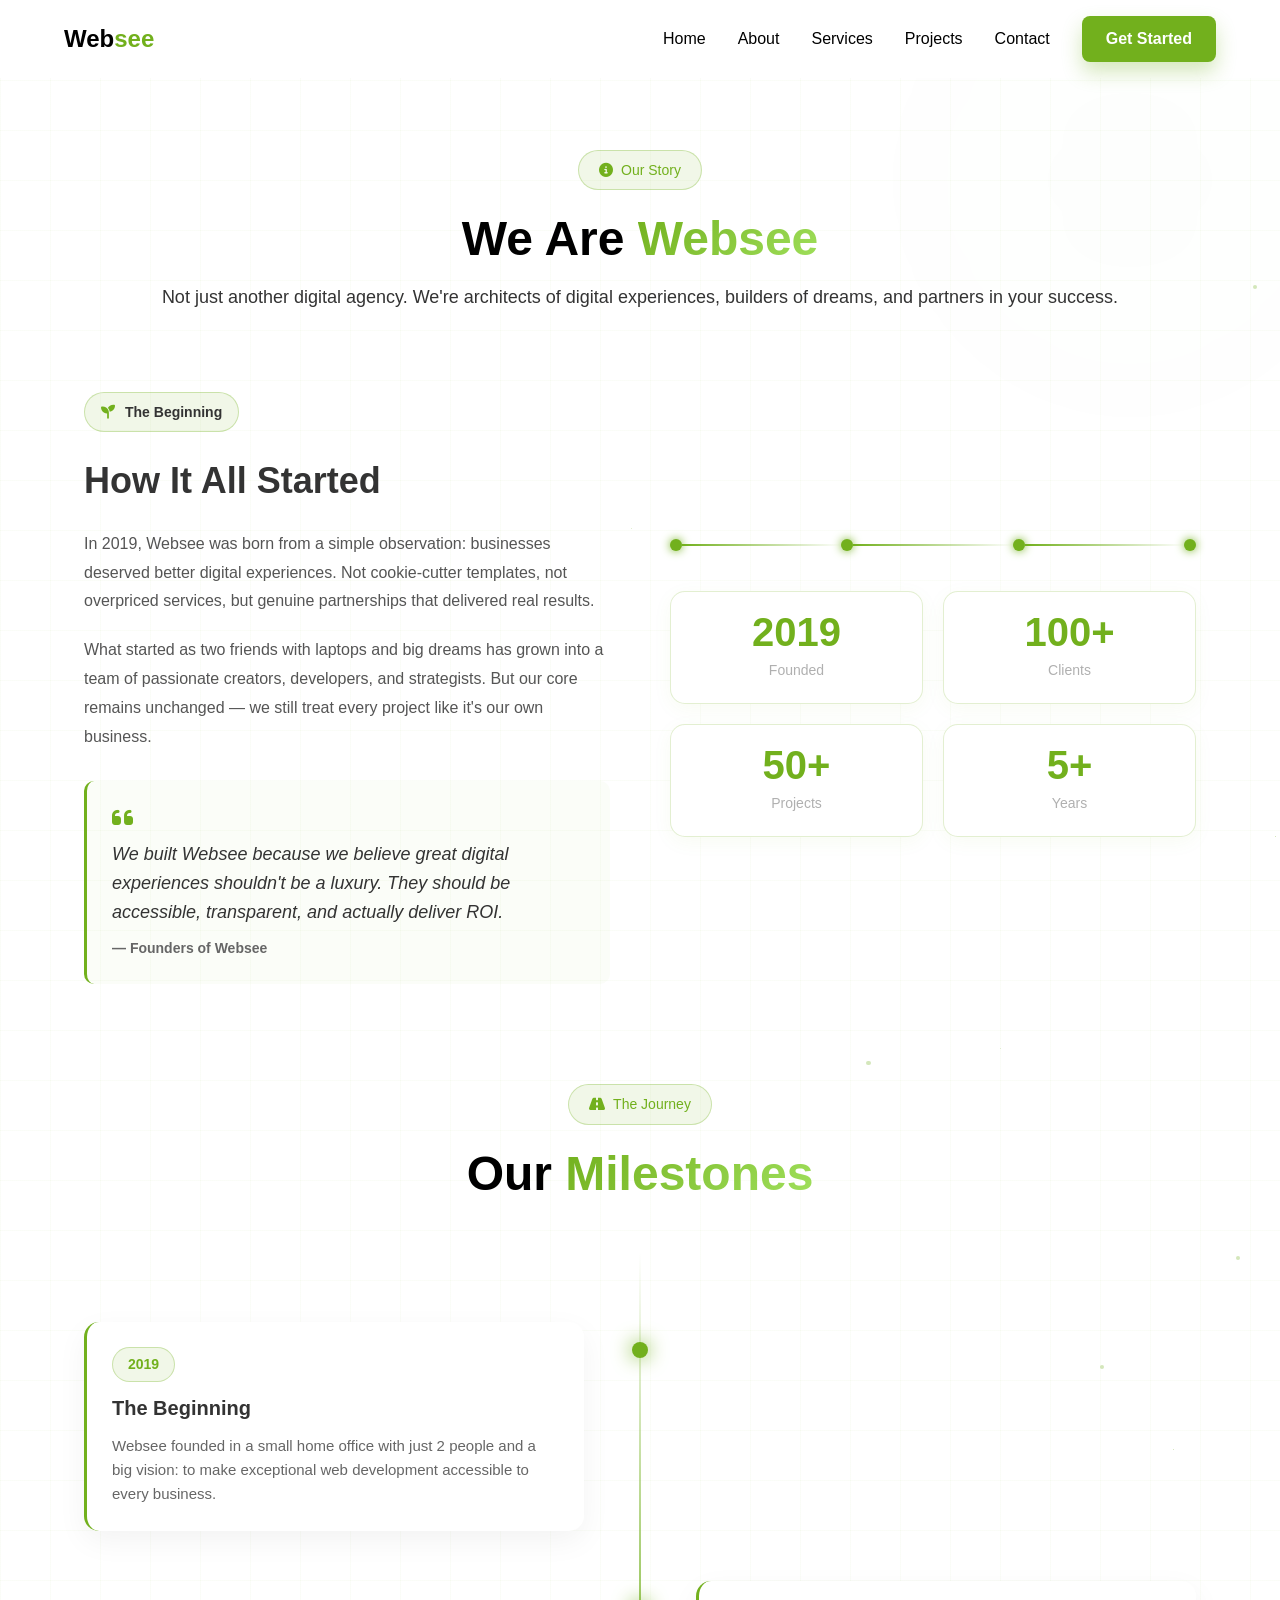
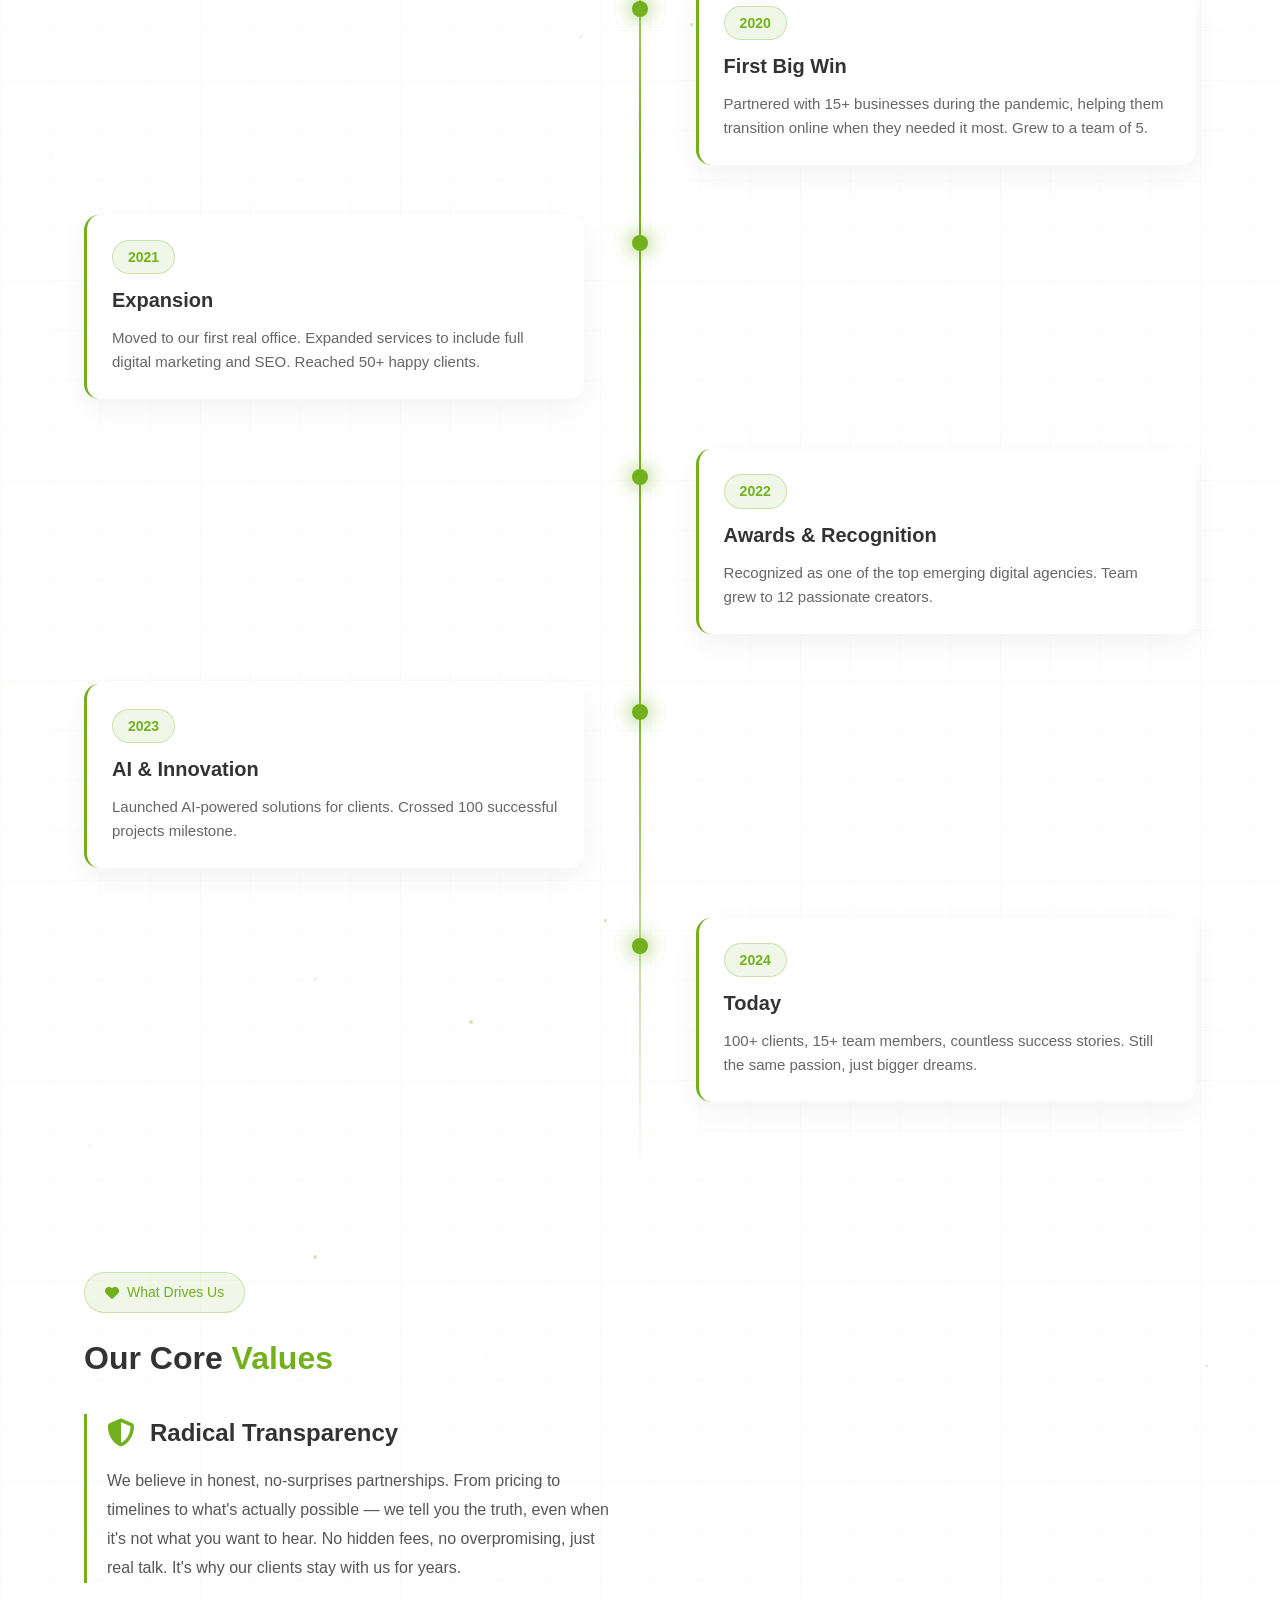
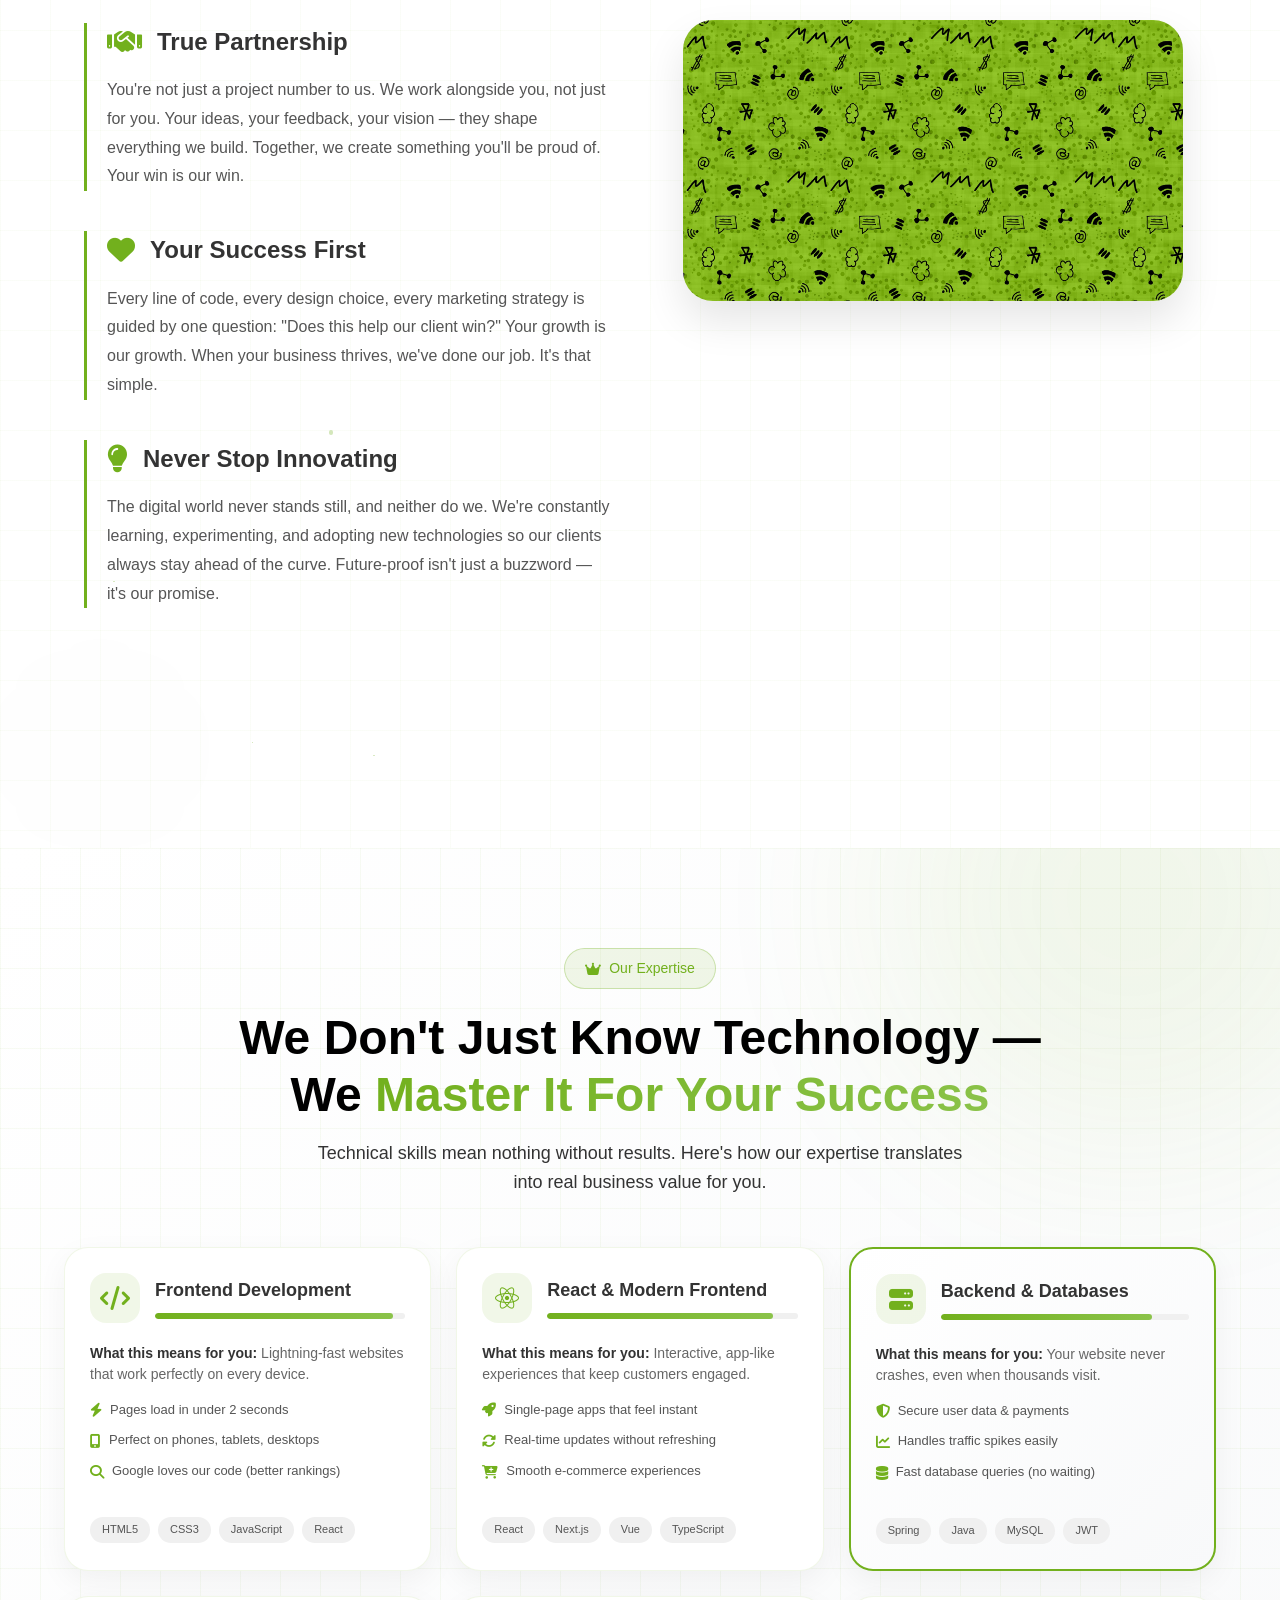
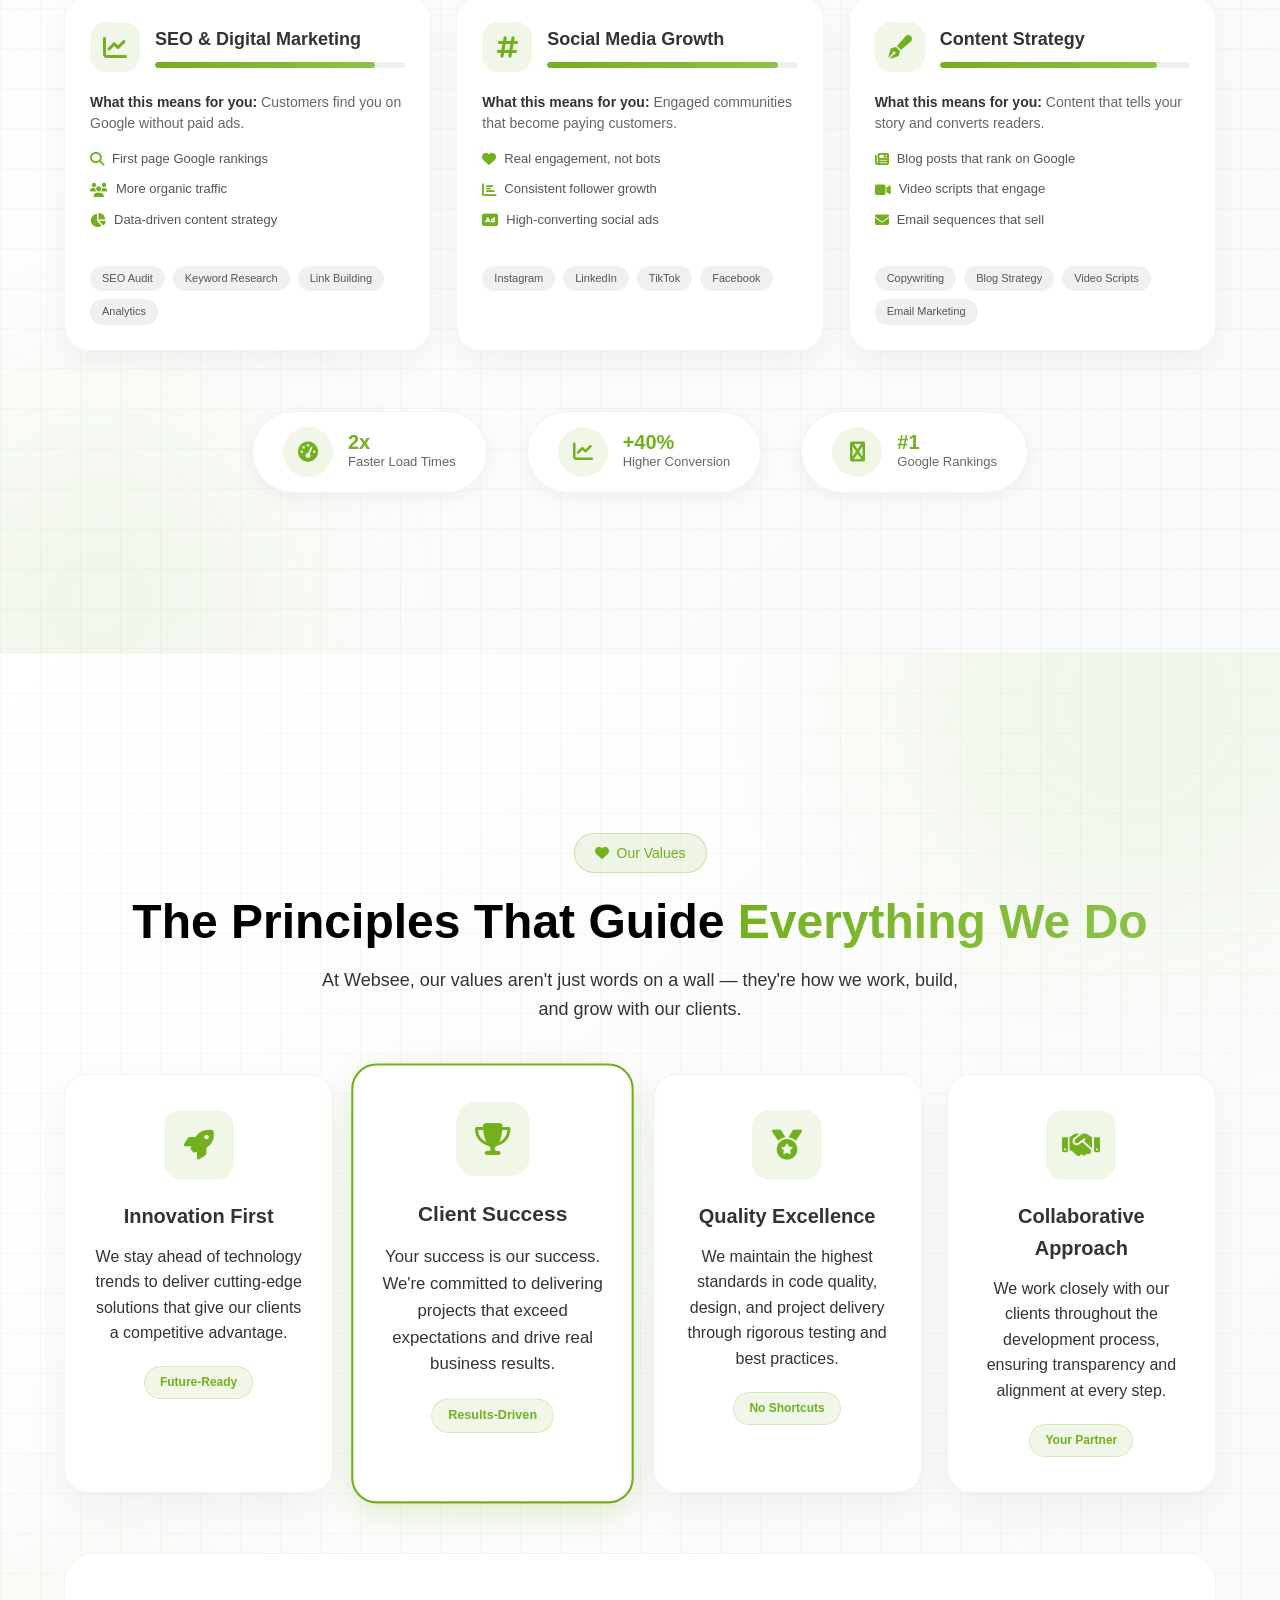
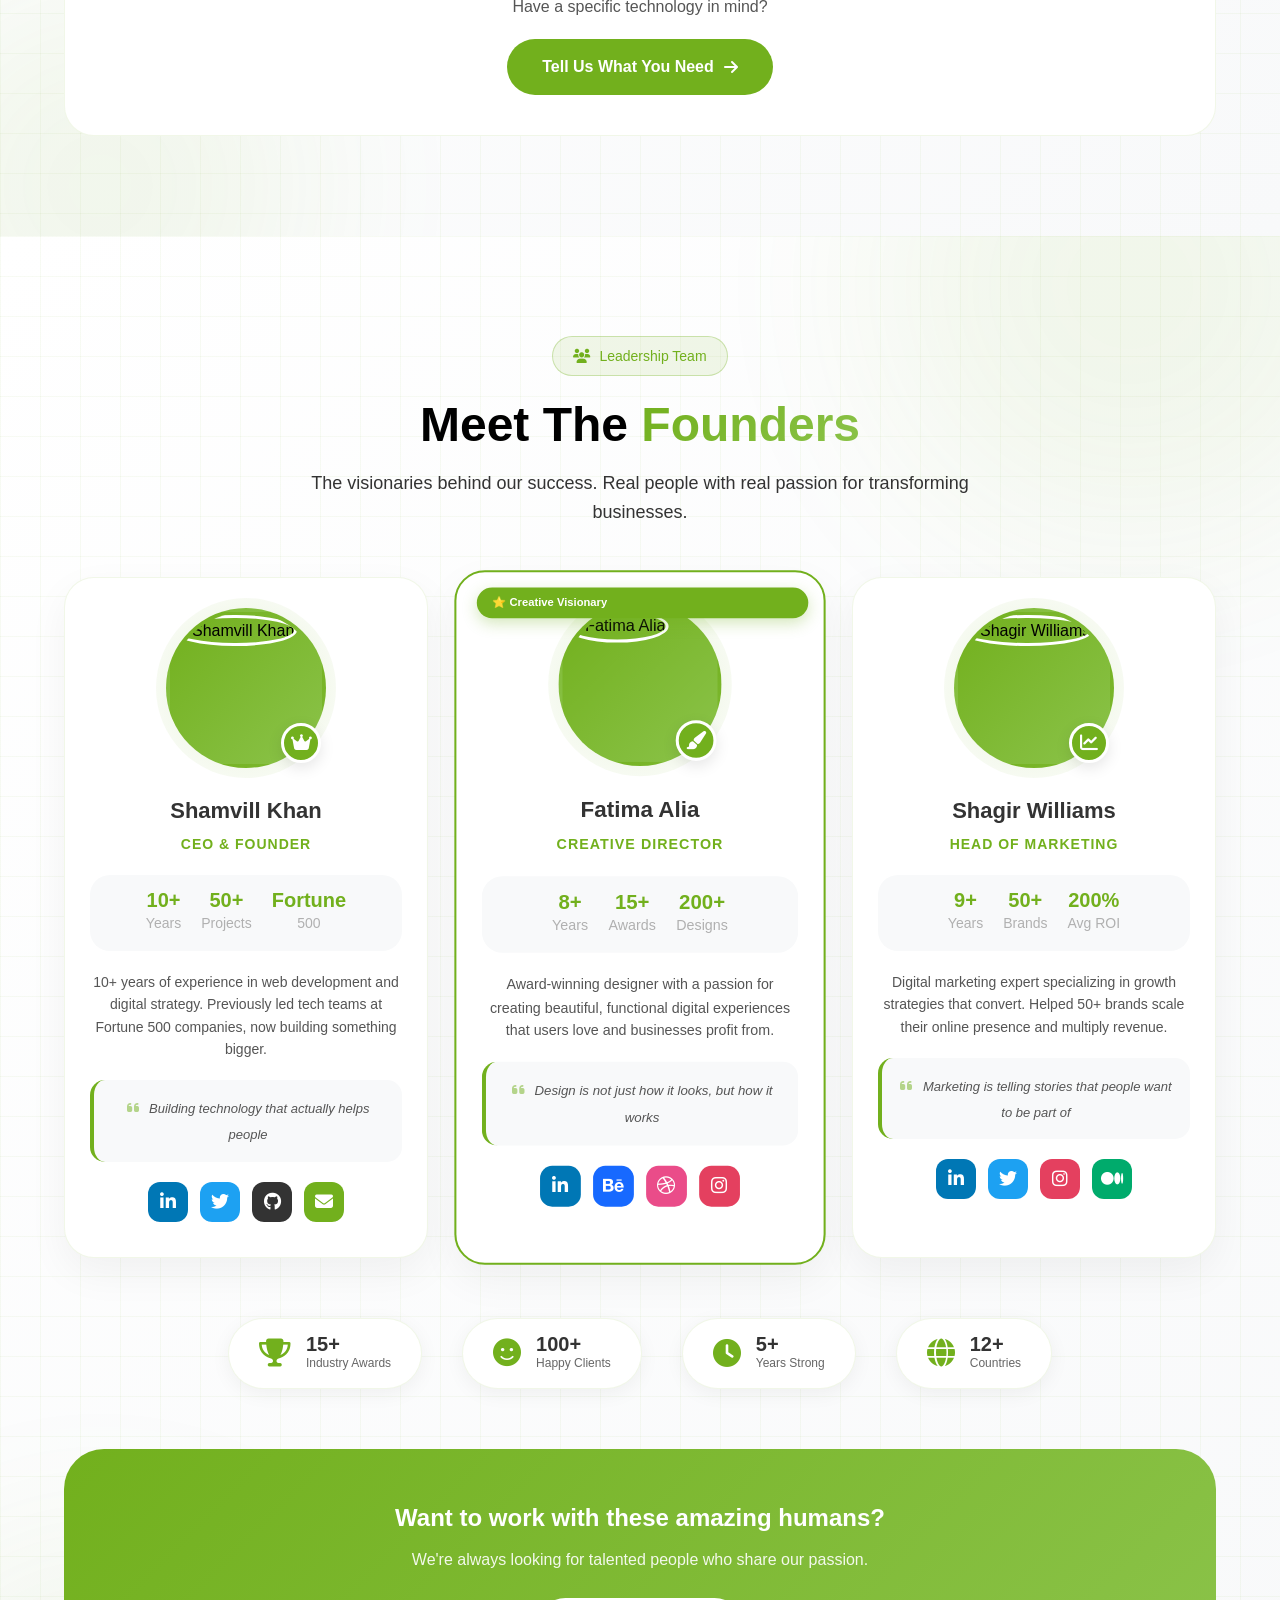
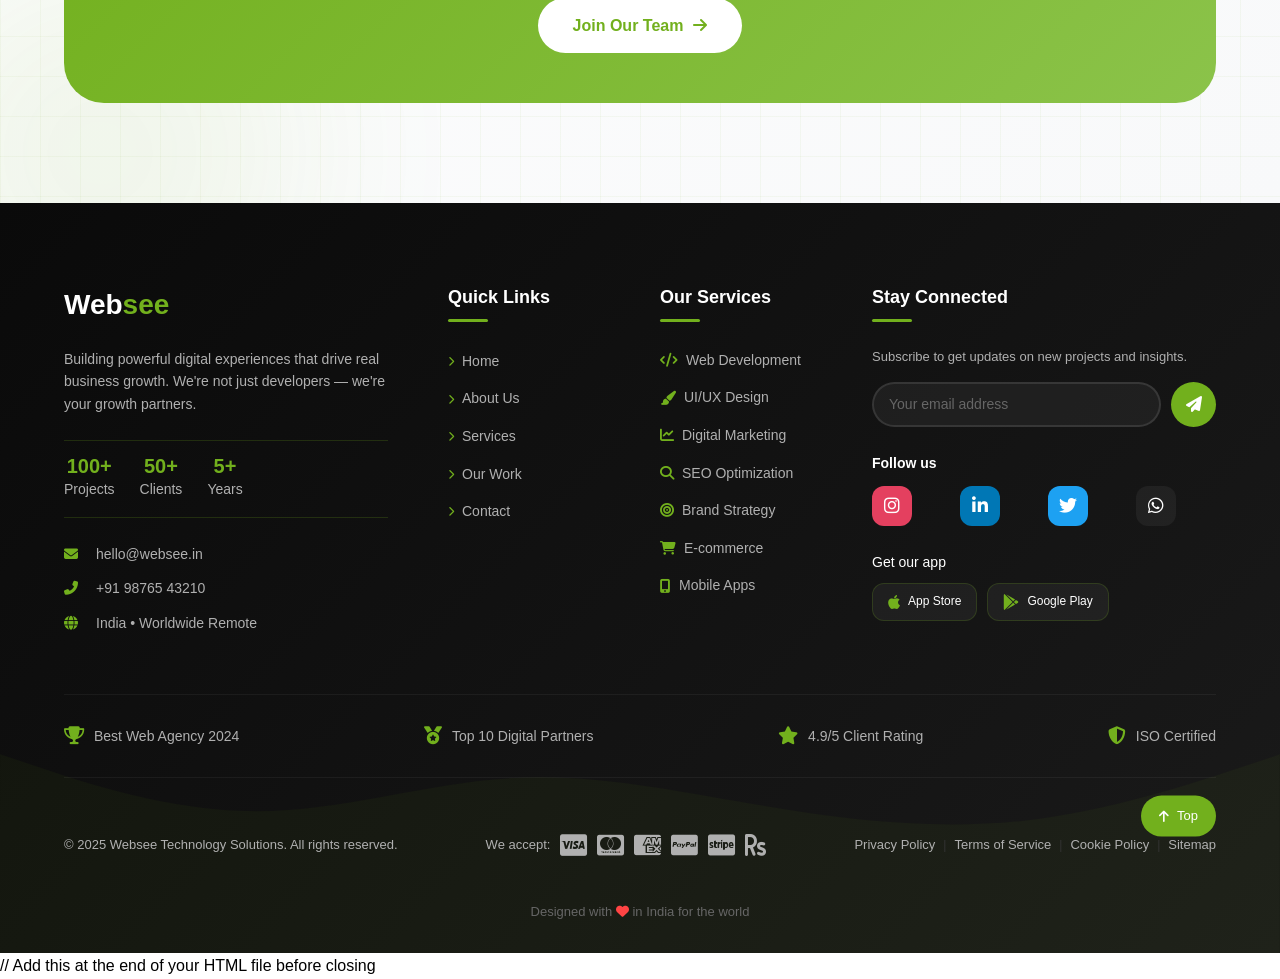
==== commit 3934ed54: "path updated" ====
--- a/pages/about.html
+++ b/pages/about.html
@@ -5,9 +5,9 @@
     <meta name="viewport" content="width=device-width, initial-scale=1.0">
     <title>Digital Presence Builders | Web Development & Digital Marketing</title>
     
-<link rel="stylesheet" href="/assets/css/responsive.css">
-<link rel="stylesheet" href="/assets/css/testing.css">
-<link rel="stylesheet" href="/assets/css/styles.css">
+<link rel="stylesheet" href="../assets/css/responsive.css">
+<link rel="stylesheet" href="../assets/css/testing.css">
+<link rel="stylesheet" href="../assets/css/styles.css">
     <!-- Font Awesome for icons -->
     <link rel="stylesheet" href="https://cdnjs.cloudflare.com/ajax/libs/font-awesome/6.4.0/css/all.min.css">
 </head>
@@ -16,12 +16,12 @@
     <nav class="navbar" id="navbar">
         <div class="logo">Web<span>see</span></div>
         <div class="nav-links" id="navLinks">
-            <a href="/index.html">Home</a>
+            <a href="../index.html">Home</a>
             <a href="#about">About</a>
-            <a href="/pages/service.html">Services</a>
-            <a href="/pages/projects.html">Projects</a>
-            <a href="/pages/contactus.html">Contact</a>
-            <a href="/pages/contactus.html" class="btn-primary">Get Started</a>
+            <a href="service.html">Services</a>
+            <a href="projects.html">Projects</a>
+            <a href="contactus.html">Contact</a>
+            <a href="contactus.html" class="btn-primary">Get Started</a>
         </div>
           <div class="mobile-menu-btn" onclick="toggleMenu()">☰</div>
     </nav>
@@ -230,7 +230,7 @@
             <div class="cta-content">
                 <h3 style="color: #333;">Ready to build something meaningful together?</h3>
                 <p style="color: #666;">Join 100+ businesses that have trusted us with their digital growth</p>
-                <a href="/pages/contactus.html" class="cta-button-modern" style="background: #72b01d; color: white;">
+                <a href="contactus.html" class="cta-button-modern" style="background: #72b01d; color: white;">
                     <span>Let's Talk</span>
                     <i class="fas fa-arrow-right"></i>
                 </a>
@@ -575,7 +575,7 @@
         <!-- Simple CTA -->
         <div class="expertise-cta">
             <p>Have a specific technology in mind?</p>
-            <a href="/pages/contactus.html" class="expertise-cta-btn">
+            <a href="contactus.html" class="expertise-cta-btn">
                 <span>Tell Us What You Need</span>
                 <i class="fas fa-arrow-right"></i>
             </a>
@@ -814,7 +814,7 @@
             <div class="join-content">
                 <h3>Want to work with these amazing humans?</h3>
                 <p>We're always looking for talented people who share our passion.</p>
-                <a href="/pages/contactus.html" class="join-btn">
+                <a href="contactus.html" class="join-btn">
                     <span>Join Our Team</span>
                     <i class="fas fa-arrow-right"></i>
                 </a>
@@ -878,11 +878,11 @@
             <div class="footer-col">
                 <h4 class="footer-title">Quick Links</h4>
                 <ul class="footer-links">
-                    <li><a href="/index.html"><i class="fas fa-chevron-right"></i> Home</a></li>
-                    <li><a href="/pages/about.html"><i class="fas fa-chevron-right"></i> About Us</a></li>
-                    <li><a href="/pages/service.html"><i class="fas fa-chevron-right"></i> Services</a></li>
-                    <li><a href="/pages/projects.html"><i class="fas fa-chevron-right"></i> Our Work</a></li>
-                    <li><a href="/pages/contactus.html"><i class="fas fa-chevron-right"></i> Contact</a></li>
+                    <li><a href="../index.html"><i class="fas fa-chevron-right"></i> Home</a></li>
+                    <li><a href="about.html"><i class="fas fa-chevron-right"></i> About Us</a></li>
+                    <li><a href="service.html"><i class="fas fa-chevron-right"></i> Services</a></li>
+                    <li><a href="projects.html"><i class="fas fa-chevron-right"></i> Our Work</a></li>
+                    <li><a href="contactus.html"><i class="fas fa-chevron-right"></i> Contact</a></li>
                 </ul>
             </div>
 
@@ -1063,6 +1063,6 @@
     
     createParticles();
 </script>
-   <script src="/assets/js/script.js"></script>
+   <script src="../assets/js/script.js"></script>
 </body>
 </html>
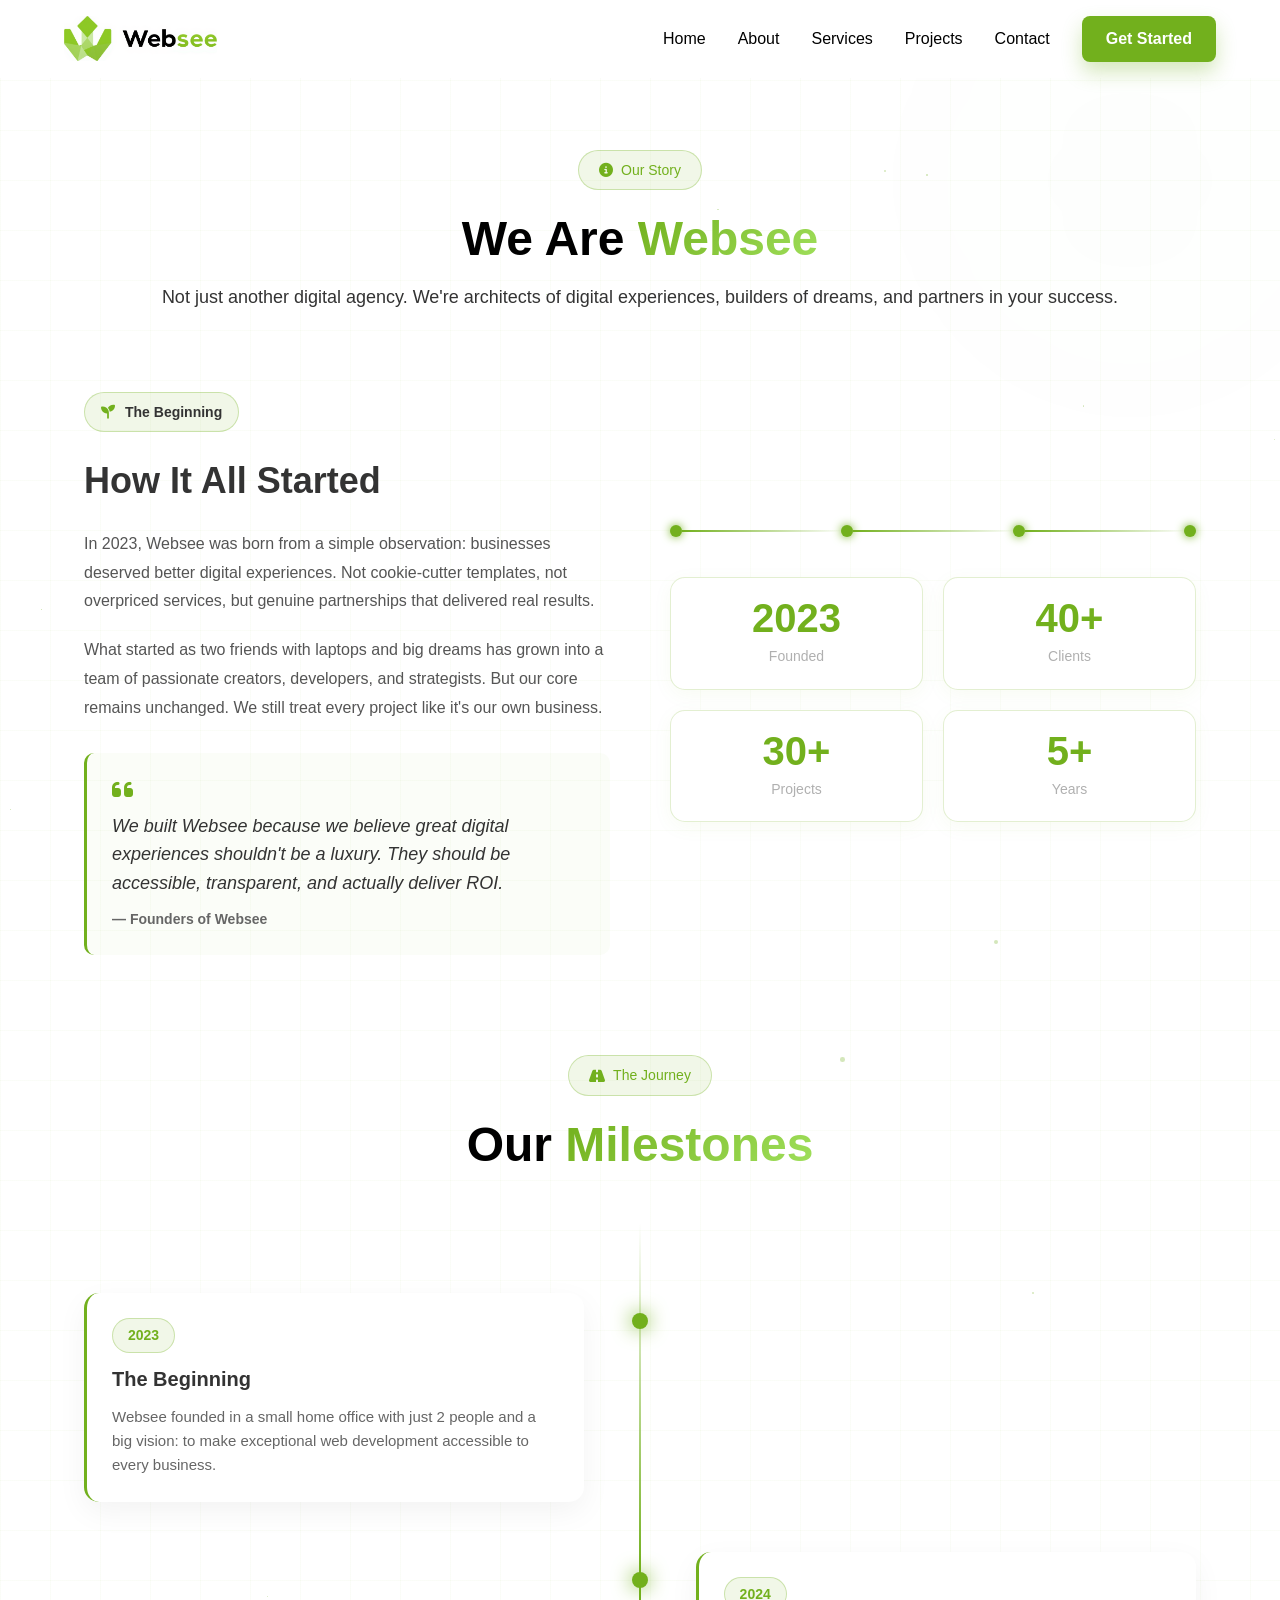
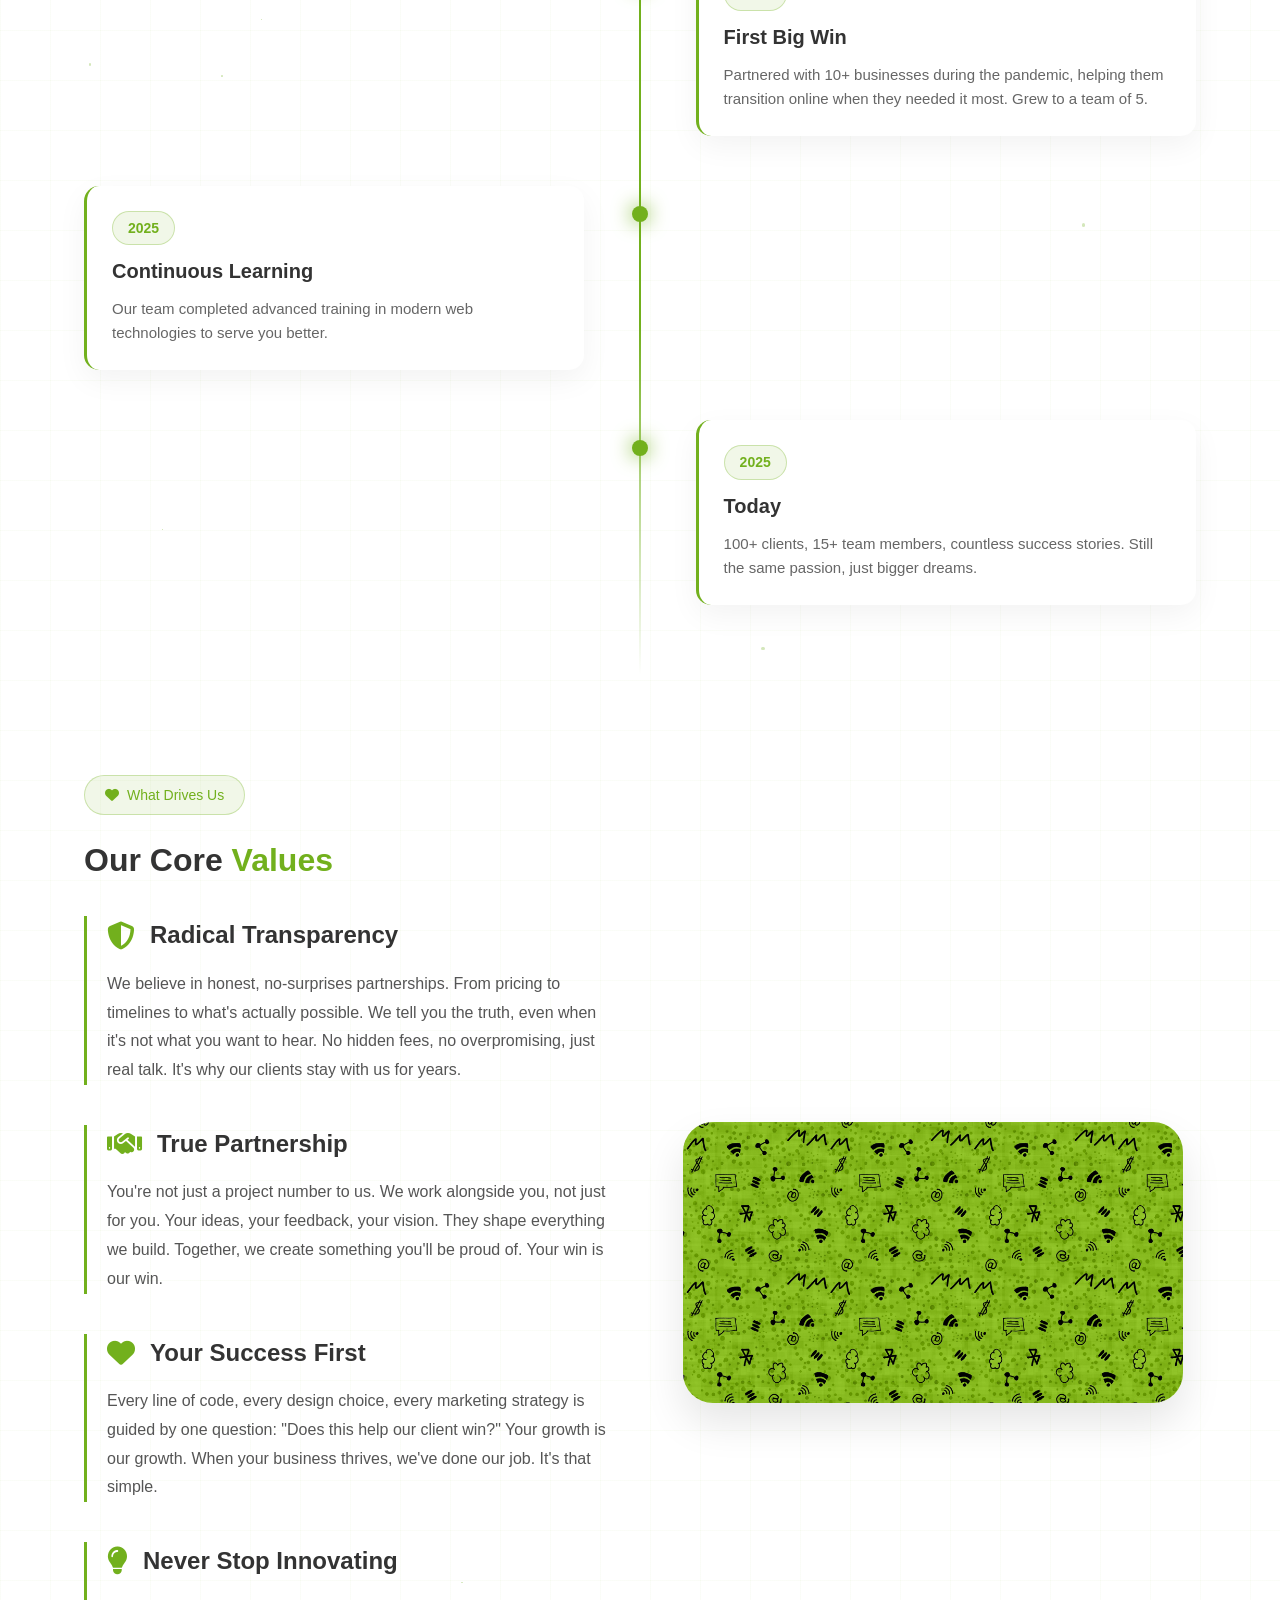
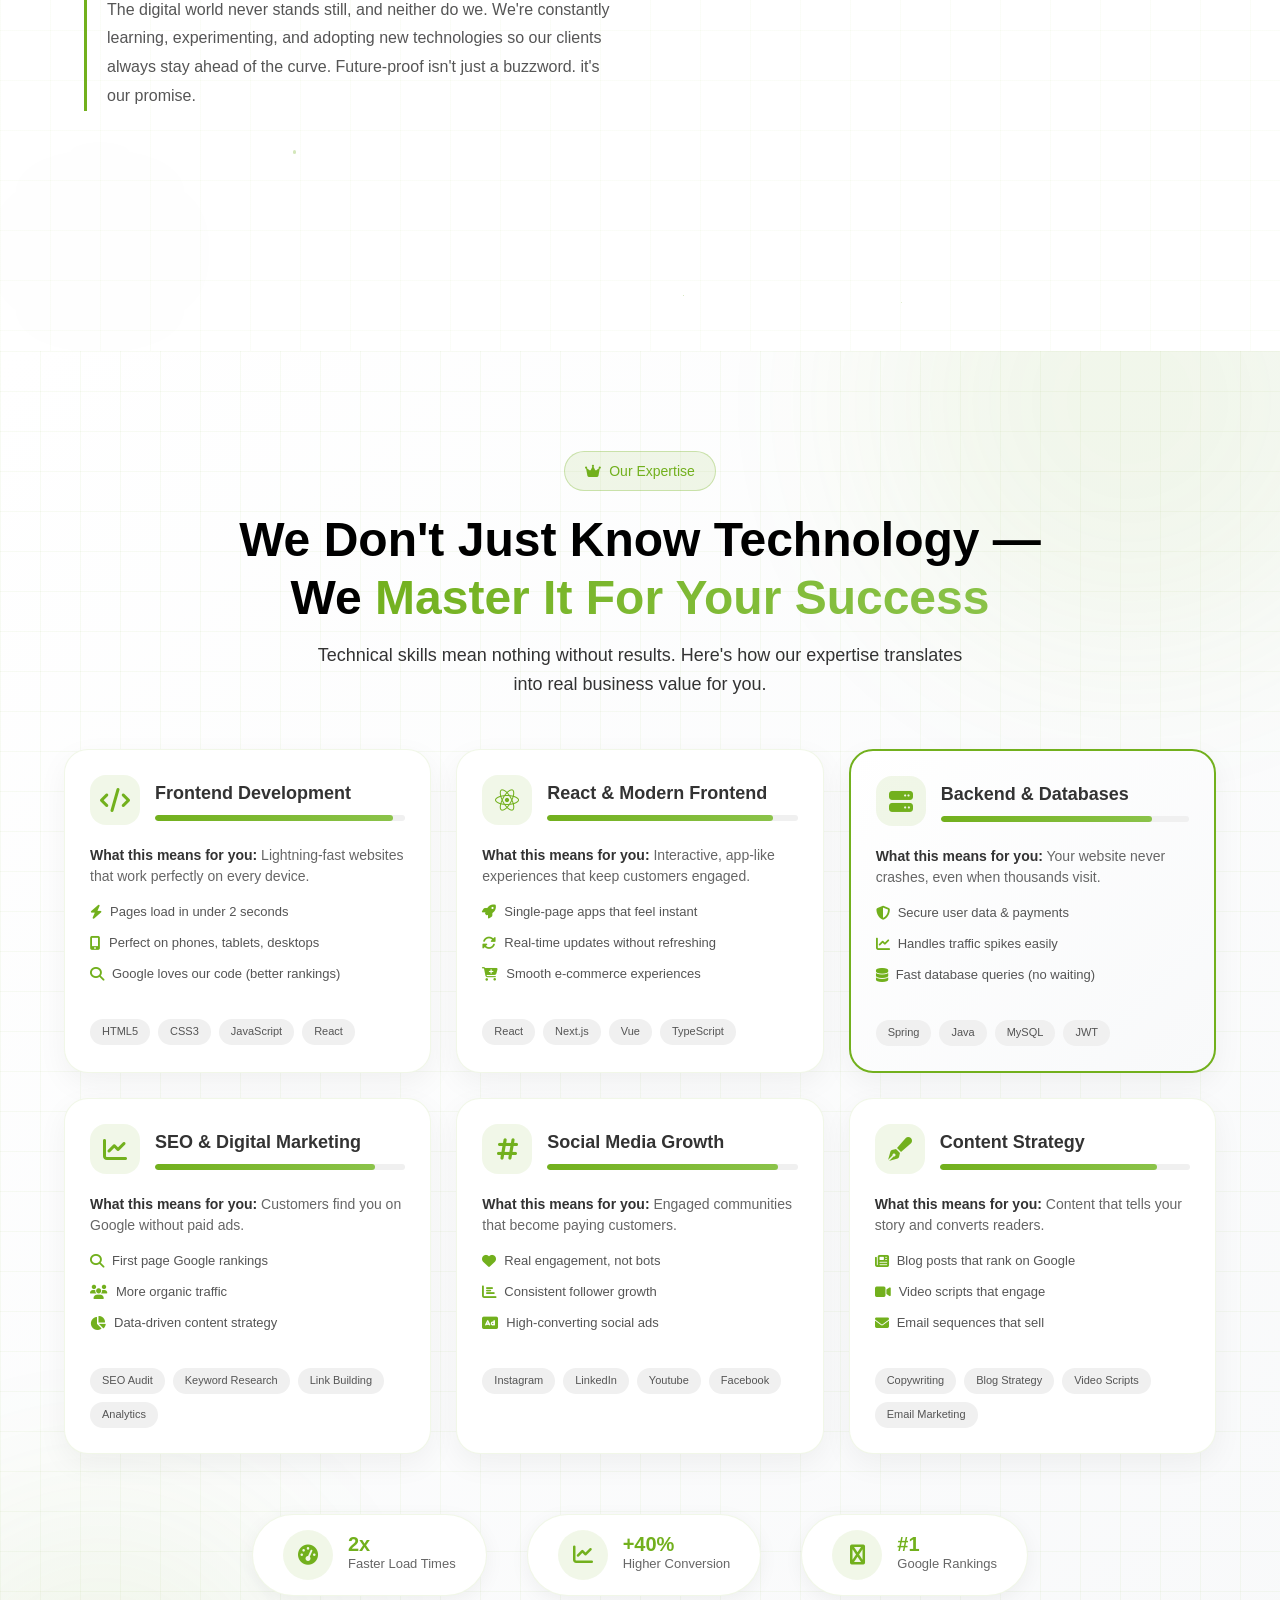
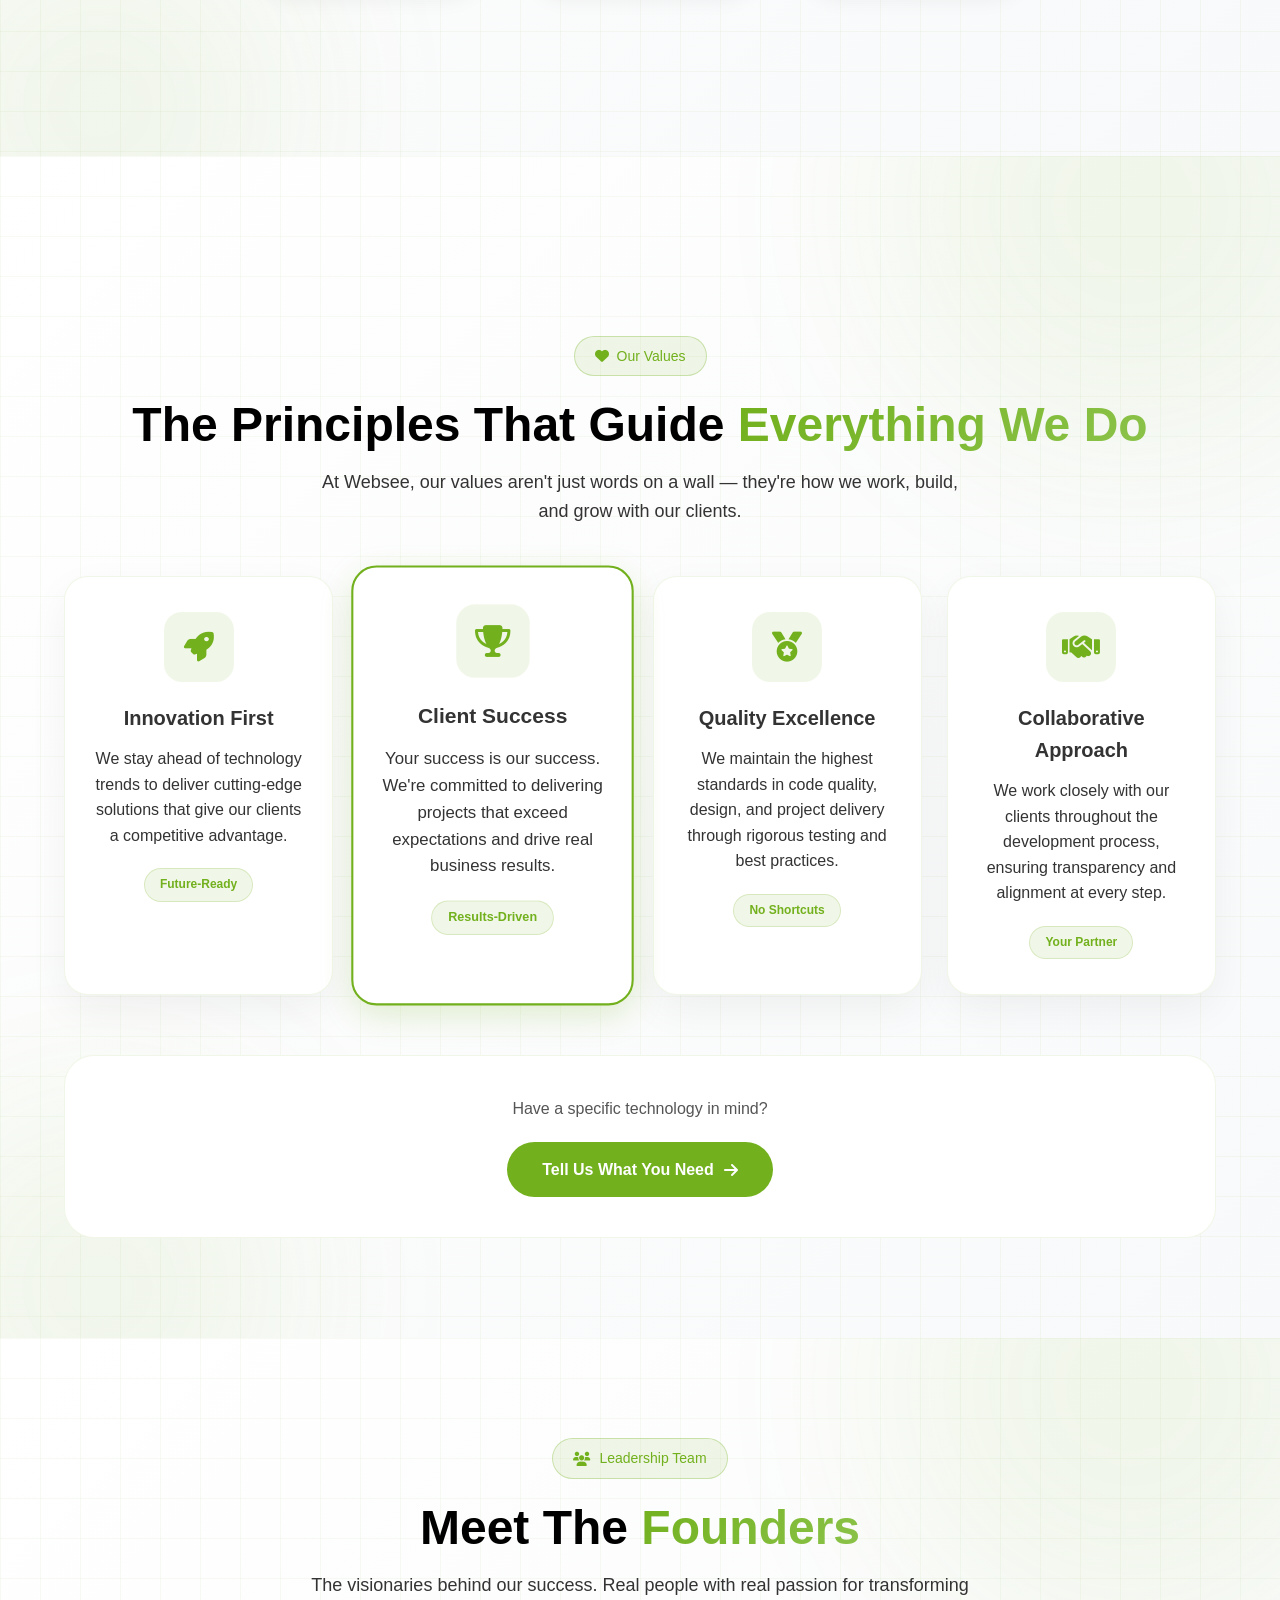
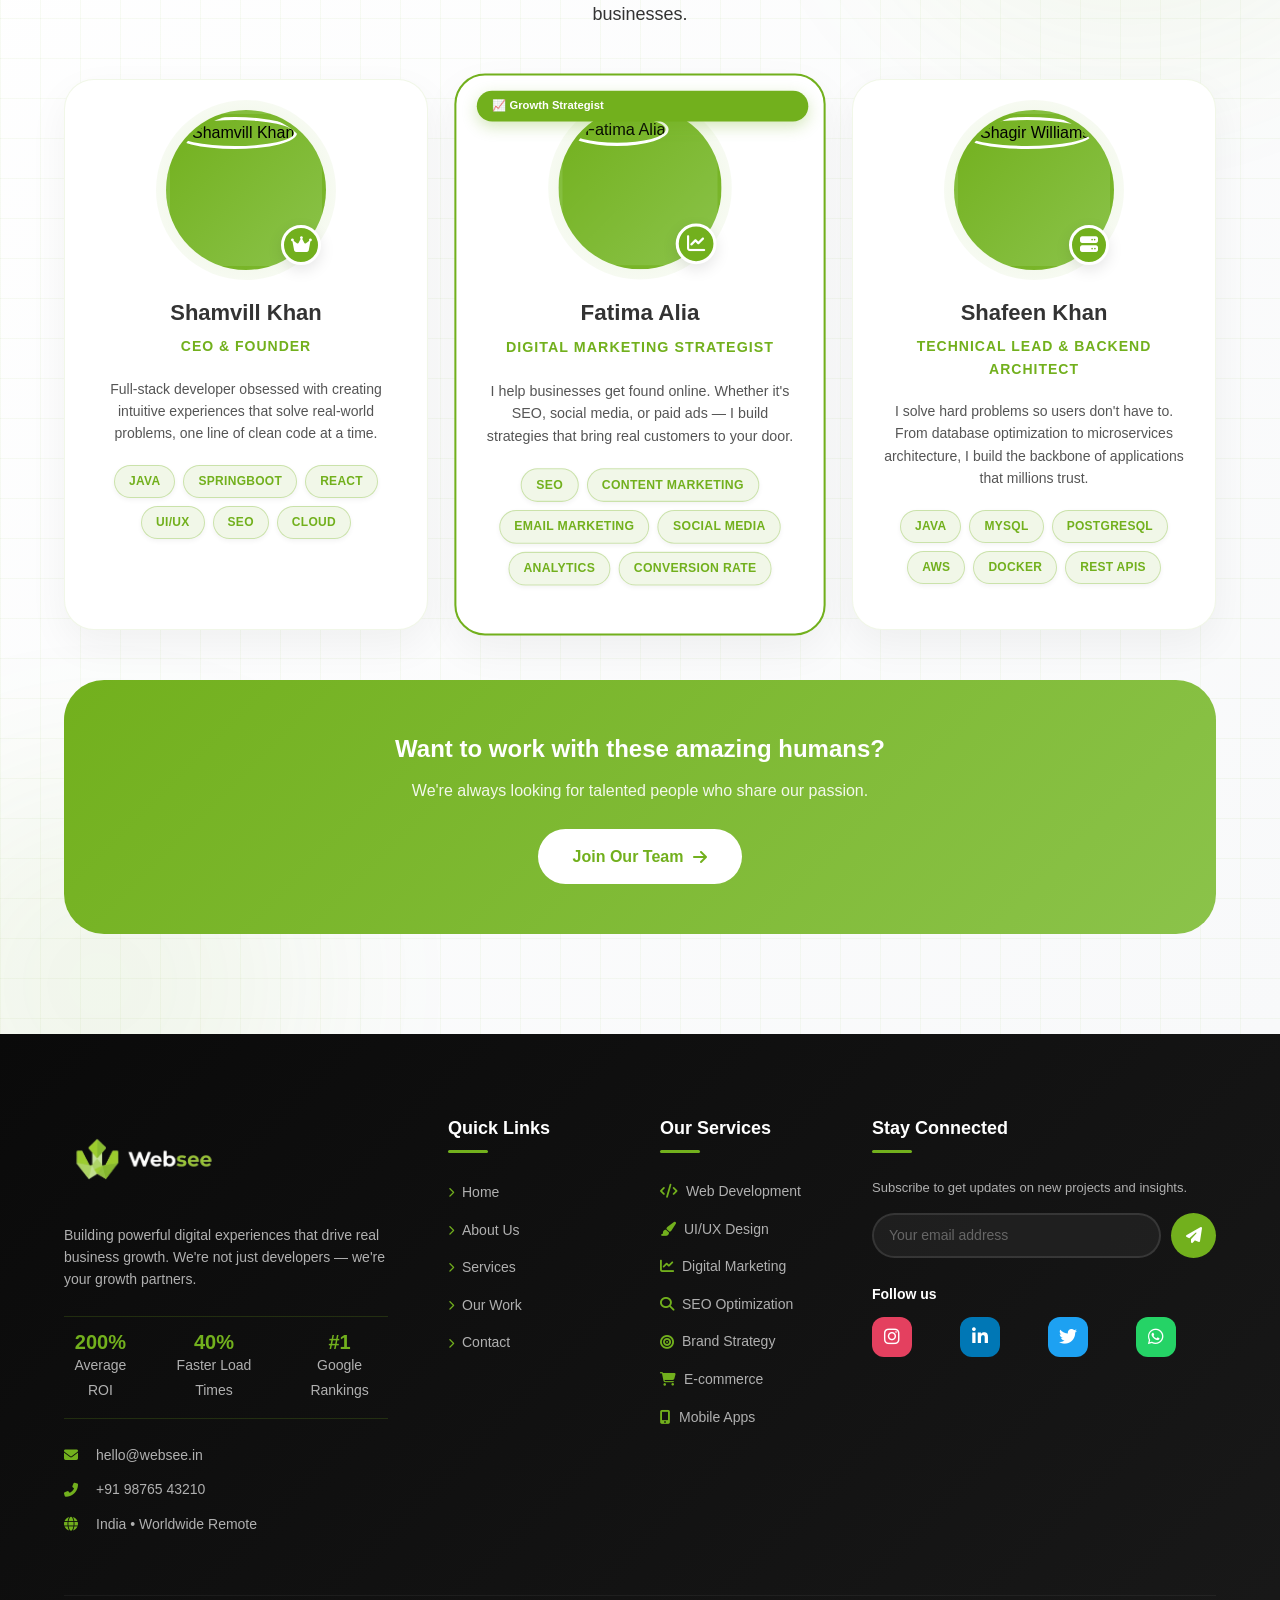
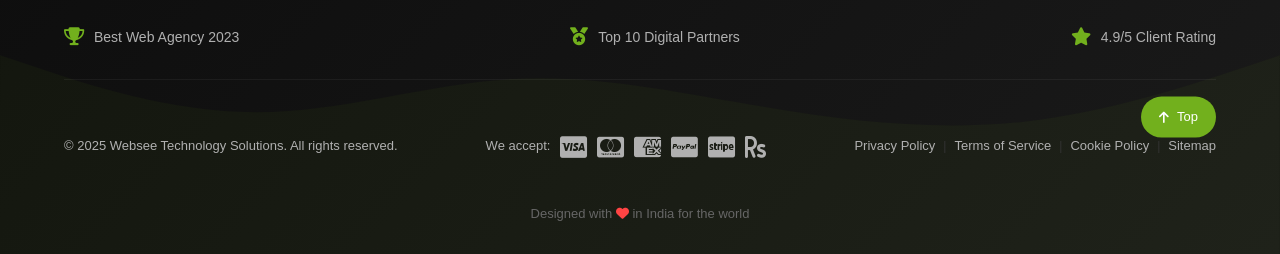
==== commit 071de4b4: "logo added succesfully on everypage and footer too" ====
--- a/pages/about.html
+++ b/pages/about.html
@@ -14,7 +14,11 @@
 <body>
     <!-- Navigation -->
     <nav class="navbar" id="navbar">
-        <div class="logo">Web<span>see</span></div>
+        <a href="/" class="logo">
+        <img src="../images/Websee Logo Horizontal3.png" 
+             alt="Websee" 
+             class="logo-img">
+    </a>
         <div class="nav-links" id="navLinks">
             <a href="../index.html">Home</a>
             <a href="#about">About</a>
@@ -56,8 +60,8 @@
                         <span>The Beginning</span>
                     </div>
                     <h3>How It All Started</h3>
-                    <p class="origin-text">In 2019, Websee was born from a simple observation: businesses deserved better digital experiences. Not cookie-cutter templates, not overpriced services, but genuine partnerships that delivered real results.</p>
-                    <p class="origin-text">What started as two friends with laptops and big dreams has grown into a team of passionate creators, developers, and strategists. But our core remains unchanged — we still treat every project like it's our own business.</p>
+                    <p class="origin-text">In 2023, Websee was born from a simple observation: businesses deserved better digital experiences. Not cookie-cutter templates, not overpriced services, but genuine partnerships that delivered real results.</p>
+                    <p class="origin-text">What started as two friends with laptops and big dreams has grown into a team of passionate creators, developers, and strategists. But our core remains unchanged. We still treat every project like it's our own business.</p>
                     
                     <div class="origin-quote">
                         <i class="fas fa-quote-left" style="color: #72b01d;"></i>
@@ -77,15 +81,15 @@
                     </div>
                     <div class="origin-stats">
                         <div class="stat-card-small">
-                            <span class="stat-number">2019</span>
+                            <span class="stat-number">2023</span>
                             <span class="stat-label">Founded</span>
                         </div>
                         <div class="stat-card-small">
-                            <span class="stat-number">100+</span>
+                            <span class="stat-number">40+</span>
                             <span class="stat-label">Clients</span>
                         </div>
                         <div class="stat-card-small">
-                            <span class="stat-number">50+</span>
+                            <span class="stat-number">30+</span>
                             <span class="stat-label">Projects</span>
                         </div>
                         <div class="stat-card-small">
@@ -111,7 +115,7 @@
                 <div class="timeline-item left">
                     <div class="timeline-dot" style="background: #72b01d; box-shadow: 0 0 20px #72b01d;"></div>
                     <div class="timeline-content" style="border-left: 3px solid #72b01d;">
-                        <div class="timeline-year">2019</div>
+                        <div class="timeline-year">2023</div>
                         <h4>The Beginning</h4>
                         <p>Websee founded in a small home office with just 2 people and a big vision: to make exceptional web development accessible to every business.</p>
                     </div>
@@ -121,39 +125,23 @@
                 <div class="timeline-item right">
                     <div class="timeline-dot" style="background: #72b01d; box-shadow: 0 0 20px #72b01d;"></div>
                     <div class="timeline-content" style="border-left: 3px solid #72b01d;">
-                        <div class="timeline-year">2020</div>
+                        <div class="timeline-year">2024</div>
                         <h4>First Big Win</h4>
-                        <p>Partnered with 15+ businesses during the pandemic, helping them transition online when they needed it most. Grew to a team of 5.</p>
-                    </div>
-                </div>
-
-                <!-- Timeline Item 3 -->
-                <div class="timeline-item left">
-                    <div class="timeline-dot" style="background: #72b01d; box-shadow: 0 0 20px #72b01d;"></div>
-                    <div class="timeline-content" style="border-left: 3px solid #72b01d;">
-                        <div class="timeline-year">2021</div>
-                        <h4>Expansion</h4>
-                        <p>Moved to our first real office. Expanded services to include full digital marketing and SEO. Reached 50+ happy clients.</p>
-                    </div>
-                </div>
-
-                <!-- Timeline Item 4 -->
-                <div class="timeline-item right">
-                    <div class="timeline-dot" style="background: #72b01d; box-shadow: 0 0 20px #72b01d;"></div>
-                    <div class="timeline-content" style="border-left: 3px solid #72b01d;">
-                        <div class="timeline-year">2022</div>
-                        <h4>Awards & Recognition</h4>
-                        <p>Recognized as one of the top emerging digital agencies. Team grew to 12 passionate creators.</p>
-                    </div>
-                </div>
+                        <p>Partnered with 10+ businesses during the pandemic, helping them transition online when they needed it most. Grew to a team of 5.</p>
+                    </div>
+                </div>
+
+               
+
+               
 
                 <!-- Timeline Item 5 -->
                 <div class="timeline-item left">
                     <div class="timeline-dot" style="background: #72b01d; box-shadow: 0 0 20px #72b01d;"></div>
                     <div class="timeline-content" style="border-left: 3px solid #72b01d;">
-                        <div class="timeline-year">2023</div>
-                        <h4>AI & Innovation</h4>
-                        <p>Launched AI-powered solutions for clients. Crossed 100 successful projects milestone.</p>
+                       <div class="timeline-year">2025</div>
+<h4>Continuous Learning</h4>
+<p>Our team completed advanced training in modern web technologies to serve you better.</p>
                     </div>
                 </div>
 
@@ -161,7 +149,7 @@
                 <div class="timeline-item right">
                     <div class="timeline-dot" style="background: #72b01d; box-shadow: 0 0 20px #72b01d;"></div>
                     <div class="timeline-content" style="border-left: 3px solid #72b01d;">
-                        <div class="timeline-year">2024</div>
+                        <div class="timeline-year">2025</div>
                         <h4>Today</h4>
                         <p>100+ clients, 15+ team members, countless success stories. Still the same passion, just bigger dreams.</p>
                     </div>
@@ -185,7 +173,7 @@
                             <i class="fas fa-shield-alt" style="color: #72b01d; margin-right: 15px; font-size: 28px;"></i> 
                             Radical Transparency
                         </h3>
-                        <p style="color: #555; line-height: 1.8; font-size: 16px;">We believe in honest, no-surprises partnerships. From pricing to timelines to what's actually possible — we tell you the truth, even when it's not what you want to hear. No hidden fees, no overpromising, just real talk. It's why our clients stay with us for years.</p>
+                        <p style="color: #555; line-height: 1.8; font-size: 16px;">We believe in honest, no-surprises partnerships. From pricing to timelines to what's actually possible. We tell you the truth, even when it's not what you want to hear. No hidden fees, no overpromising, just real talk. It's why our clients stay with us for years.</p>
                     </div>
                     
                     <!-- Collaboration - Enhanced -->
@@ -194,7 +182,7 @@
                             <i class="fas fa-handshake" style="color: #72b01d; margin-right: 15px; font-size: 28px;"></i> 
                             True Partnership
                         </h3>
-                        <p style="color: #555; line-height: 1.8; font-size: 16px;">You're not just a project number to us. We work alongside you, not just for you. Your ideas, your feedback, your vision — they shape everything we build. Together, we create something you'll be proud of. Your win is our win.</p>
+                        <p style="color: #555; line-height: 1.8; font-size: 16px;">You're not just a project number to us. We work alongside you, not just for you. Your ideas, your feedback, your vision. They shape everything we build. Together, we create something you'll be proud of. Your win is our win.</p>
                     </div>
                     
                     <!-- Customer Focus - Enhanced -->
@@ -212,7 +200,7 @@
                             <i class="fas fa-lightbulb" style="color: #72b01d; margin-right: 15px; font-size: 28px;"></i> 
                             Never Stop Innovating
                         </h3>
-                        <p style="color: #555; line-height: 1.8; font-size: 16px;">The digital world never stands still, and neither do we. We're constantly learning, experimenting, and adopting new technologies so our clients always stay ahead of the curve. Future-proof isn't just a buzzword — it's our promise.</p>
+                        <p style="color: #555; line-height: 1.8; font-size: 16px;">The digital world never stands still, and neither do we. We're constantly learning, experimenting, and adopting new technologies so our clients always stay ahead of the curve. Future-proof isn't just a buzzword. it's our promise.</p>
                     </div>
                 </div>
             </div>
@@ -411,7 +399,7 @@
                     <div class="skill-tags">
                         <span>Instagram</span>
                         <span>LinkedIn</span>
-                        <span>TikTok</span>
+                        <span>Youtube</span>
                         <span>Facebook</span>
                     </div>
                 </div>
@@ -604,180 +592,118 @@
         
         <!-- Founders Grid -->
         <div class="founders-grid">
-            <!-- Founder 1 - Shamvill Khan -->
-            <div class="founder-card">
-                <div class="card-inner">
-                    <div class="founder-image-wrapper">
-                        <div class="founder-image">
-                            <img src="https://images.unsplash.com/photo-1560250097-0b93528c311a?ixlib=rb-4.0.3&auto=format&fit=crop&w=687&q=80" alt="Shamvill Khan">
-                        </div>
-                        <div class="image-pattern"></div>
-                        <div class="founder-badge">
-                            <i class="fas fa-crown"></i>
-                        </div>
-                    </div>
-                    
-                    <div class="founder-info">
-                        <h3>Shamvill Khan</h3>
-                        <div class="founder-role">CEO & Founder</div>
-                        
-                        <div class="founder-stats">
-                            <div class="stat">
-                                <span class="stat-value">10+</span>
-                                <span class="stat-label">Years</span>
-                            </div>
-                            <div class="stat">
-                                <span class="stat-value">50+</span>
-                                <span class="stat-label">Projects</span>
-                            </div>
-                            <div class="stat">
-                                <span class="stat-value">Fortune</span>
-                                <span class="stat-label">500</span>
-                            </div>
-                        </div>
-                        
-                        <p class="founder-bio">10+ years of experience in web development and digital strategy. Previously led tech teams at Fortune 500 companies, now building something bigger.</p>
-                        
-                        <div class="founder-quote">
-                            <i class="fas fa-quote-left"></i>
-                            <span>Building technology that actually helps people</span>
-                        </div>
-                        
-                        <div class="social-links">
-                            <a href="#" class="social-link linkedin" target="_blank">
-                                <i class="fab fa-linkedin-in"></i>
-                            </a>
-                            <a href="#" class="social-link twitter" target="_blank">
-                                <i class="fab fa-twitter"></i>
-                            </a>
-                            <a href="#" class="social-link github" target="_blank">
-                                <i class="fab fa-github"></i>
-                            </a>
-                            <a href="#" class="social-link email" target="_blank">
-                                <i class="fas fa-envelope"></i>
-                            </a>
-                        </div>
-                    </div>
-                </div>
-            </div>
-
-            <!-- Founder 2 - Fatima Alia (Featured - Creative Director) -->
-            <div class="founder-card featured">
-                <div class="featured-tag">⭐ Creative Visionary</div>
-                <div class="card-inner">
-                    <div class="founder-image-wrapper">
-                        <div class="founder-image">
-                            <img src="https://images.unsplash.com/photo-1573497019940-1c28c88b4f3e?ixlib=rb-4.0.3&auto=format&fit=crop&w=687&q=80" alt="Fatima Alia">
-                        </div>
-                        <div class="image-pattern"></div>
-                        <div class="founder-badge">
-                            <i class="fas fa-paint-brush"></i>
-                        </div>
-                    </div>
-                    
-                    <div class="founder-info">
-                        <h3>Fatima Alia</h3>
-                        <div class="founder-role">Creative Director</div>
-                        
-                        <div class="founder-stats">
-                            <div class="stat">
-                                <span class="stat-value">8+</span>
-                                <span class="stat-label">Years</span>
-                            </div>
-                            <div class="stat">
-                                <span class="stat-value">15+</span>
-                                <span class="stat-label">Awards</span>
-                            </div>
-                            <div class="stat">
-                                <span class="stat-value">200+</span>
-                                <span class="stat-label">Designs</span>
-                            </div>
-                        </div>
-                        
-                        <p class="founder-bio">Award-winning designer with a passion for creating beautiful, functional digital experiences that users love and businesses profit from.</p>
-                        
-                        <div class="founder-quote">
-                            <i class="fas fa-quote-left"></i>
-                            <span>Design is not just how it looks, but how it works</span>
-                        </div>
-                        
-                        <div class="social-links">
-                            <a href="#" class="social-link linkedin" target="_blank">
-                                <i class="fab fa-linkedin-in"></i>
-                            </a>
-                            <a href="#" class="social-link behance" target="_blank">
-                                <i class="fab fa-behance"></i>
-                            </a>
-                            <a href="#" class="social-link dribbble" target="_blank">
-                                <i class="fab fa-dribbble"></i>
-                            </a>
-                            <a href="#" class="social-link instagram" target="_blank">
-                                <i class="fab fa-instagram"></i>
-                            </a>
-                        </div>
-                    </div>
-                </div>
-            </div>
-
-            <!-- Founder 3 - Shagir Williams -->
-            <div class="founder-card">
-                <div class="card-inner">
-                    <div class="founder-image-wrapper">
-                        <div class="founder-image">
-                            <img src="https://images.unsplash.com/photo-1519085360753-af0119f7cbe7?ixlib=rb-4.0.3&auto=format&fit=crop&w=687&q=80" alt="Shagir Williams">
-                        </div>
-                        <div class="image-pattern"></div>
-                        <div class="founder-badge">
-                            <i class="fas fa-chart-line"></i>
-                        </div>
-                    </div>
-                    
-                    <div class="founder-info">
-                        <h3>Shagir Williams</h3>
-                        <div class="founder-role">Head of Marketing</div>
-                        
-                        <div class="founder-stats">
-                            <div class="stat">
-                                <span class="stat-value">9+</span>
-                                <span class="stat-label">Years</span>
-                            </div>
-                            <div class="stat">
-                                <span class="stat-value">50+</span>
-                                <span class="stat-label">Brands</span>
-                            </div>
-                            <div class="stat">
-                                <span class="stat-value">200%</span>
-                                <span class="stat-label">Avg ROI</span>
-                            </div>
-                        </div>
-                        
-                        <p class="founder-bio">Digital marketing expert specializing in growth strategies that convert. Helped 50+ brands scale their online presence and multiply revenue.</p>
-                        
-                        <div class="founder-quote">
-                            <i class="fas fa-quote-left"></i>
-                            <span>Marketing is telling stories that people want to be part of</span>
-                        </div>
-                        
-                        <div class="social-links">
-                            <a href="#" class="social-link linkedin" target="_blank">
-                                <i class="fab fa-linkedin-in"></i>
-                            </a>
-                            <a href="#" class="social-link twitter" target="_blank">
-                                <i class="fab fa-twitter"></i>
-                            </a>
-                            <a href="#" class="social-link instagram" target="_blank">
-                                <i class="fab fa-instagram"></i>
-                            </a>
-                            <a href="#" class="social-link medium" target="_blank">
-                                <i class="fab fa-medium"></i>
-                            </a>
-                        </div>
-                    </div>
-                </div>
-            </div>
-        </div>
-
-        <!-- Trust Badges / Company Achievements -->
+      
+<div class="founder-card">
+    <div class="card-inner">
+        <div class="founder-image-wrapper">
+            <div class="founder-image">
+                <img src="https://images.unsplash.com/photo-1560250097-0b93528c311a?ixlib=rb-4.0.3&auto=format&fit=crop&w=687&q=80" alt="Shamvill Khan">
+            </div>
+            <div class="image-pattern"></div>
+            <div class="founder-badge">
+                <i class="fas fa-crown"></i>
+            </div>
+        </div>
+        
+        <div class="founder-info">
+            <h3>Shamvill Khan</h3>
+            <div class="founder-role">CEO & Founder</div>
+            
+            <p class="founder-bio">Full-stack developer obsessed with creating intuitive experiences that solve real-world problems, one line of clean code at a time.</p>
+            
+            <!-- ===== EXPERTISE TAGS SECTION ===== -->
+            <div class="expertise-tags">
+                <span class="expertise-tag">Java</span>
+                <span class="expertise-tag">Springboot</span>
+                <span class="expertise-tag">React</span>
+                <span class="expertise-tag">UI/UX</span>
+                <span class="expertise-tag">SEO</span>
+                <span class="expertise-tag">Cloud</span>
+            </div>
+            
+           
+            
+            
+        </div>
+    </div>
+</div>
+
+           <!-- Founder 2 - Fatima Alia (Digital Marketing Expert) -->
+<div class="founder-card featured">
+    <div class="featured-tag">📈 Growth Strategist</div>
+    <div class="card-inner">
+        <div class="founder-image-wrapper">
+            <div class="founder-image">
+                <img src="https://images.unsplash.com/photo-1573497019940-1c28c88b4f3e?ixlib=rb-4.0.3&auto=format&fit=crop&w=687&q=80" alt="Fatima Alia">
+            </div>
+            <div class="image-pattern"></div>
+            <div class="founder-badge">
+                <i class="fas fa-chart-line"></i>
+            </div>
+        </div>
+        
+        <div class="founder-info">
+            <h3>Fatima Alia</h3>
+            <div class="founder-role">Digital Marketing Strategist</div>
+            
+            
+            
+            
+            <!-- New Paragraph for Digital Marketer -->
+            <p class="founder-bio">I help businesses get found online. Whether it's SEO, social media, or paid ads — I build strategies that bring real customers to your door.</p>
+            <!-- Skills Tags for Digital Marketer -->
+            <div class="expertise-tags">
+                <span class="expertise-tag">SEO</span>
+            
+                <span class="expertise-tag">Content Marketing</span>
+                <span class="expertise-tag">Email Marketing</span>
+                <span class="expertise-tag">Social Media</span>
+                <span class="expertise-tag">Analytics</span>
+                <span class="expertise-tag">Conversion Rate</span>
+            </div>
+            
+           
+        </div>
+    </div>
+</div>
+
+            <!-- Founder 3 - Shagir Williams (Backend Developer & Technical Lead) -->
+<div class="founder-card">
+    <div class="card-inner">
+        <div class="founder-image-wrapper">
+            <div class="founder-image">
+                <img src="https://images.unsplash.com/photo-1519085360753-af0119f7cbe7?ixlib=rb-4.0.3&auto=format&fit=crop&w=687&q=80" alt="Shagir Williams">
+            </div>
+            <div class="image-pattern"></div>
+            <div class="founder-badge">
+                <i class="fas fa-server"></i>
+            </div>
+        </div>
+        
+        <div class="founder-info">
+            <h3>Shafeen Khan</h3>
+            <div class="founder-role">Technical Lead & Backend Architect</div>
+            
+       
+            
+            <p class="founder-bio">I solve hard problems so users don't have to. From database optimization to microservices architecture, I build the backbone of applications that millions trust.</p>
+            <!-- Skills Tags for Backend Developer -->
+            <div class="expertise-tags">
+             
+                <span class="expertise-tag">Java</span>
+                <span class="expertise-tag">MySQL</span>
+                <span class="expertise-tag">PostgreSQL</span>
+                <span class="expertise-tag">AWS</span>
+                <span class="expertise-tag">Docker</span>
+                <span class="expertise-tag">REST APIs</span>
+            </div>
+            
+        </div>
+    </div>
+</div>
+        </div>
+
+        <!-- Trust Badges / Company Achievements
         <div class="company-achievements">
             <div class="achievement-item">
                 <i class="fas fa-trophy"></i>
@@ -807,7 +733,7 @@
                     <span class="achievement-label">Countries</span>
                 </div>
             </div>
-        </div>
+        </div> -->
 
         <!-- Join Team CTA -->
         <div class="join-team">
@@ -834,28 +760,34 @@
     <div class="footer-container">
         <!-- Main Footer Content -->
         <div class="footer-main">
-            <!-- Column 1 - Company Info (Enhanced) -->
+            <!-- Column 1 - Company Info with LOGO IMAGE -->
             <div class="footer-col brand-col">
+                <!-- ===== YOUR LOGO IMAGE HERE ===== -->
                 <div class="footer-logo">
-                    <span class="logo-text">Web<span class="logo-highlight">see</span></span>
-                </div>
+                    <img src="../images/logofooter.png" 
+                         alt="Websee Technology Solutions" 
+                         class="footer-logo-img"
+                         width="160"
+                         height="auto">
+                </div>
+                
                 <p class="company-description">Building powerful digital experiences that drive real business growth. We're not just developers — we're your growth partners.</p>
                 
-                <!-- Company Stats -->
-                <div class="company-stats">
-                    <div class="stat-item">
-                        <span class="stat-value">100+</span>
-                        <span class="stat-label">Projects</span>
-                    </div>
-                    <div class="stat-item">
-                        <span class="stat-value">50+</span>
-                        <span class="stat-label">Clients</span>
-                    </div>
-                    <div class="stat-item">
-                        <span class="stat-value">5+</span>
-                        <span class="stat-label">Years</span>
-                    </div>
-                </div>
+              <!-- Company Results Stats -->
+<div class="company-stats">
+    <div class="stat-item">
+        <span class="stat-value">200%</span>
+        <span class="stat-label">Average ROI</span>
+    </div>
+    <div class="stat-item">
+        <span class="stat-value">40%</span>
+        <span class="stat-label">Faster Load Times</span>
+    </div>
+    <div class="stat-item">
+        <span class="stat-value">#1</span>
+        <span class="stat-label">Google Rankings</span>
+    </div>
+</div>
 
                 <!-- Contact Info -->
                 <div class="footer-contact">
@@ -874,19 +806,19 @@
                 </div>
             </div>
 
-            <!-- Column 2 - Quick Links (Enhanced) -->
+            <!-- Column 2 - Quick Links -->
             <div class="footer-col">
                 <h4 class="footer-title">Quick Links</h4>
                 <ul class="footer-links">
-                    <li><a href="../index.html"><i class="fas fa-chevron-right"></i> Home</a></li>
-                    <li><a href="about.html"><i class="fas fa-chevron-right"></i> About Us</a></li>
-                    <li><a href="service.html"><i class="fas fa-chevron-right"></i> Services</a></li>
-                    <li><a href="projects.html"><i class="fas fa-chevron-right"></i> Our Work</a></li>
-                    <li><a href="contactus.html"><i class="fas fa-chevron-right"></i> Contact</a></li>
+                    <li><a href="index.html"><i class="fas fa-chevron-right"></i> Home</a></li>
+                    <li><a href="./pages/about.html"><i class="fas fa-chevron-right"></i> About Us</a></li>
+                    <li><a href="./pages/service.html"><i class="fas fa-chevron-right"></i> Services</a></li>
+                    <li><a href="./pages/projects.html"><i class="fas fa-chevron-right"></i> Our Work</a></li>
+                    <li><a href="./pages/contactus.html"><i class="fas fa-chevron-right"></i> Contact</a></li>
                 </ul>
             </div>
 
-            <!-- Column 3 - Services (Enhanced with icons) -->
+            <!-- Column 3 - Services -->
             <div class="footer-col">
                 <h4 class="footer-title">Our Services</h4>
                 <ul class="footer-links services-links">
@@ -900,7 +832,7 @@
                 </ul>
             </div>
 
-            <!-- Column 4 - Newsletter & Social (Enhanced) -->
+            <!-- Column 4 - Newsletter & Social -->
             <div class="footer-col">
                 <h4 class="footer-title">Stay Connected</h4>
                 <p class="newsletter-text">Subscribe to get updates on new projects and insights.</p>
@@ -914,44 +846,21 @@
                     </div>
                 </form>
 
-               <!-- Social Links with Hover Effects -->
-<div class="social-section">
-    <h5 class="social-title">Follow us</h5>
-    <div class="social-grid" style="grid-template-columns: repeat(4, 1fr);">
-        <!-- Instagram -->
-        <a href="#" class="social-link instagram" target="_blank">
-            <i class="fab fa-instagram"></i>
-        </a>
-        
-        <!-- LinkedIn -->
-        <a href="#" class="social-link linkedin" target="_blank">
-            <i class="fab fa-linkedin-in"></i>
-        </a>
-        
-        <!-- Twitter -->
-        <a href="#" class="social-link twitter" target="_blank">
-            <i class="fab fa-twitter"></i>
-        </a>
-        
-        <!-- WhatsApp -->
-        <a href="#" class="social-link whatsapp" target="_blank">
-            <i class="fab fa-whatsapp"></i>
-        </a>
-    </div>
-</div>
-
-
-                <!-- App Download (Optional) -->
-                <div class="app-download">
-                    <p>Get our app</p>
-                    <div class="app-buttons">
-                        <a href="#" class="app-btn">
-                            <i class="fab fa-apple"></i>
-                            <span>App Store</span>
+                <!-- Social Links -->
+                <div class="social-section">
+                    <h5 class="social-title">Follow us</h5>
+                    <div class="social-grid" style="grid-template-columns: repeat(4, 1fr);">
+                        <a href="#" class="social-link instagram" target="_blank">
+                            <i class="fab fa-instagram"></i>
                         </a>
-                        <a href="#" class="app-btn">
-                            <i class="fab fa-google-play"></i>
-                            <span>Google Play</span>
+                        <a href="#" class="social-link linkedin" target="_blank">
+                            <i class="fab fa-linkedin-in"></i>
+                        </a>
+                        <a href="#" class="social-link twitter" target="_blank">
+                            <i class="fab fa-twitter"></i>
+                        </a>
+                        <a href="#" class="social-link whatsapp" target="_blank">
+                            <i class="fab fa-whatsapp"></i>
                         </a>
                     </div>
                 </div>
@@ -962,7 +871,7 @@
         <div class="awards-bar">
             <div class="award-item">
                 <i class="fas fa-trophy"></i>
-                <span>Best Web Agency 2024</span>
+                <span>Best Web Agency 2023</span>
             </div>
             <div class="award-item">
                 <i class="fas fa-medal"></i>
@@ -972,13 +881,9 @@
                 <i class="fas fa-star"></i>
                 <span>4.9/5 Client Rating</span>
             </div>
-            <div class="award-item">
-                <i class="fas fa-shield-alt"></i>
-                <span>ISO Certified</span>
-            </div>
-        </div>
-
-        <!-- Footer Bottom with Payment Methods & Legal -->
+        </div>
+
+        <!-- Footer Bottom -->
         <div class="footer-bottom">
             <div class="bottom-content">
                 <div class="copyright">
@@ -1019,7 +924,7 @@
         </div>
     </div>
 </footer>
-// Add this at the end of your HTML file before closing </body>
+ </body>
 <script>
     // Reveal on scroll animation
     window.addEventListener('scroll', reveal);
--- a/assets/css/responsive.css
+++ b/assets/css/responsive.css
@@ -916,3 +916,94 @@
 
 
 /*  */
+/* Logo Styles */
+.navbar .logo {
+    display: flex;
+    align-items: center;
+    height: 45px; /* Fixed height */
+    text-decoration: none;
+}
+
+.navbar .logo-img {
+    height: 100%;
+    width: auto;
+    object-fit: contain;
+    display: block;
+}
+
+/* Responsive */
+@media (max-width: 768px) {
+    .navbar .logo {
+        height: 37px; /* Slightly smaller on mobile */
+    }
+}
+/* Footer Logo Styles */
+.footer-logo {
+    margin-bottom: 40px;
+}
+
+.footer-logo-img {
+    max-width: 160px;
+    height: auto;
+    display: block;
+}
+
+/* If you want a clickable logo */
+.footer-logo a {
+    display: inline-block;
+}
+
+/* Responsive */
+@media (max-width: 768px) {
+    .footer-logo-img {
+        max-width: 140px;
+    }
+}
+
+
+
+/* ===== EXPERTISE TAGS STYLES ===== */
+.expertise-tags {
+    display: flex;
+    flex-wrap: wrap;
+    gap: 8px;
+    margin: 15px 0 10px;
+    justify-content: center;
+}
+
+.expertise-tag {
+    display: inline-block;
+    padding: 6px 14px;
+    background: rgba(114, 176, 29, 0.1);
+    color: #72b01d;
+    font-size: 12px;
+    font-weight: 600;
+    border-radius: 30px;
+    border: 1px solid rgba(114, 176, 29, 0.3);
+    transition: all 0.3s ease;
+    letter-spacing: 0.3px;
+    text-transform: uppercase;
+    box-shadow: 0 2px 5px rgba(0, 0, 0, 0.05);
+}
+
+/* Hover effect */
+.expertise-tag:hover {
+    background: #72b01d;
+    color: white;
+    transform: translateY(-3px);
+    box-shadow: 0 5px 15px rgba(114, 176, 29, 0.3);
+    border-color: transparent;
+}
+
+/* Animation for tags */
+@keyframes tagPulse {
+    0%, 100% { transform: scale(1); }
+    50% { transform: scale(1.02); }
+}
+
+.expertise-tag:hover {
+    animation: tagPulse 0.5s ease;
+}
+
+
+/* contact detail of founder */
--- a/assets/css/styles.css
+++ b/assets/css/styles.css
@@ -4104,14 +4104,11 @@
     transform: translateY(-5px);
 }
 
-.social-link.facebook:hover { background: #1877f2; }
-.social-link.twitter:hover { background: #1da1f2; }
-.social-link.instagram:hover { background: #e4405f; }
-.social-link.linkedin:hover { background: #0077b5; }
-.social-link.github:hover { background: #333; }
-.social-link.youtube:hover { background: #ff0000; }
-.social-link.whatsapp:hover { background: #25d366; }
-.social-link.telegram:hover { background: #0088cc; }
+.social-link.twitter { background: #1da1f2; }
+.social-link.instagram { background: #e4405f; }
+.social-link.linkedin { background: #0077b5; }
+.social-link.whatsapp { background: #25d366; }
+
 
 /* App Download */
 .app-download p {
@@ -4387,28 +4384,8 @@
     }
 }
 
-/* Carousel Styles */
-.carousel-container {
-    position: absolute;
-    top: 0;
-    left: 0;
-    width: 100%;
-    height: 100%;
-    z-index: 1;
-}
-
-.carousel-slide {
-    position: absolute;
-    top: 0;
-    left: 0;
-    width: 100%;
-    height: 100%;
-    background-size: cover;
-    background-position: center;
-    opacity: 0;
-    transition: opacity 0.5s ease-in-out;
-    z-index: 1;
-}
+
+
 
 .carousel-slide.active {
     opacity: 1;
@@ -4425,47 +4402,16 @@
     padding: 0 20px;
 }
 
-.carousel-indicators {
-    position: absolute;
-    bottom: 30px;
-    left: 50%;
-    transform: translateX(-50%);
-    display: flex;
-    gap: 8px;
-    z-index: 20;
-    flex-wrap: wrap;
-    justify-content: center;
-    max-width: 90%;
-}
-
-.indicator {
-    width: 10px;
-    height: 10px;
-    border-radius: 50%;
-    background: rgba(0, 0, 0, 0.5);
-    cursor: pointer;
-    transition: all 0.3s ease;
-}
-
-.indicator.active {
-    background: black;
-    transform: scale(1.2);
-}
+
+
+
 
 @media (max-width: 768px) {
     .hero .container.hero-content h1 {
         font-size: 2rem;
     }
     
-    .carousel-indicators {
-        bottom: 20px;
-        gap: 5px;
-    }
-    
-    .indicator {
-        width: 6px;
-        height: 6px;
-    }
+   
 }
 
 /* Mobile Responsive Styles for About Section */
@@ -4622,18 +4568,6 @@
     font-size: clamp(12px, 3vw, 14px) !important;
 }
 
-
-
-
-    /*  */
-    /* ===== MOBILE RESPONSIVE STYLES - FIXED ===== */
-
-    
-        /* ff0022 
-        011627
-        41ead4
-        5f00ba
-      lime mose with  72b01d */
 
 
 /* ===== CLEAN MOBILE NAVBAR STYLES ===== */
@@ -5466,3 +5400,6 @@
 
 
 
+
+
+
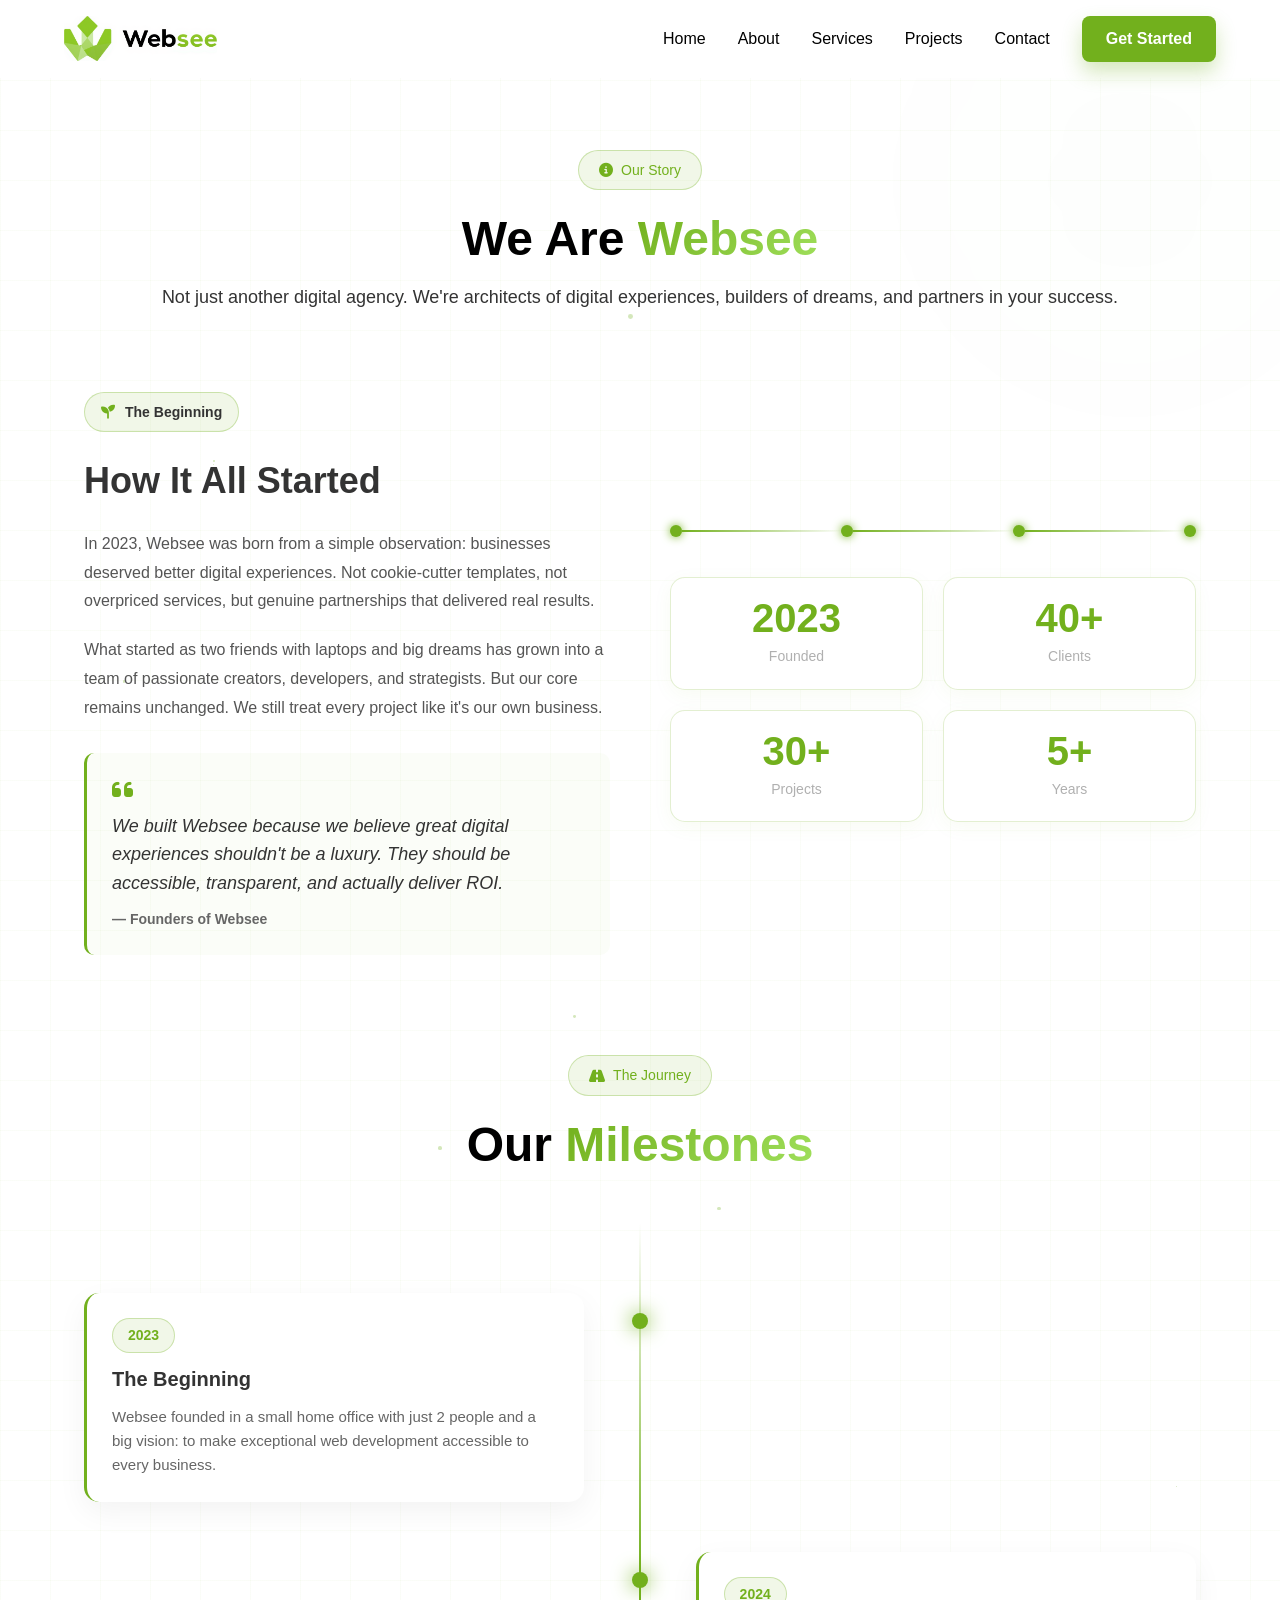
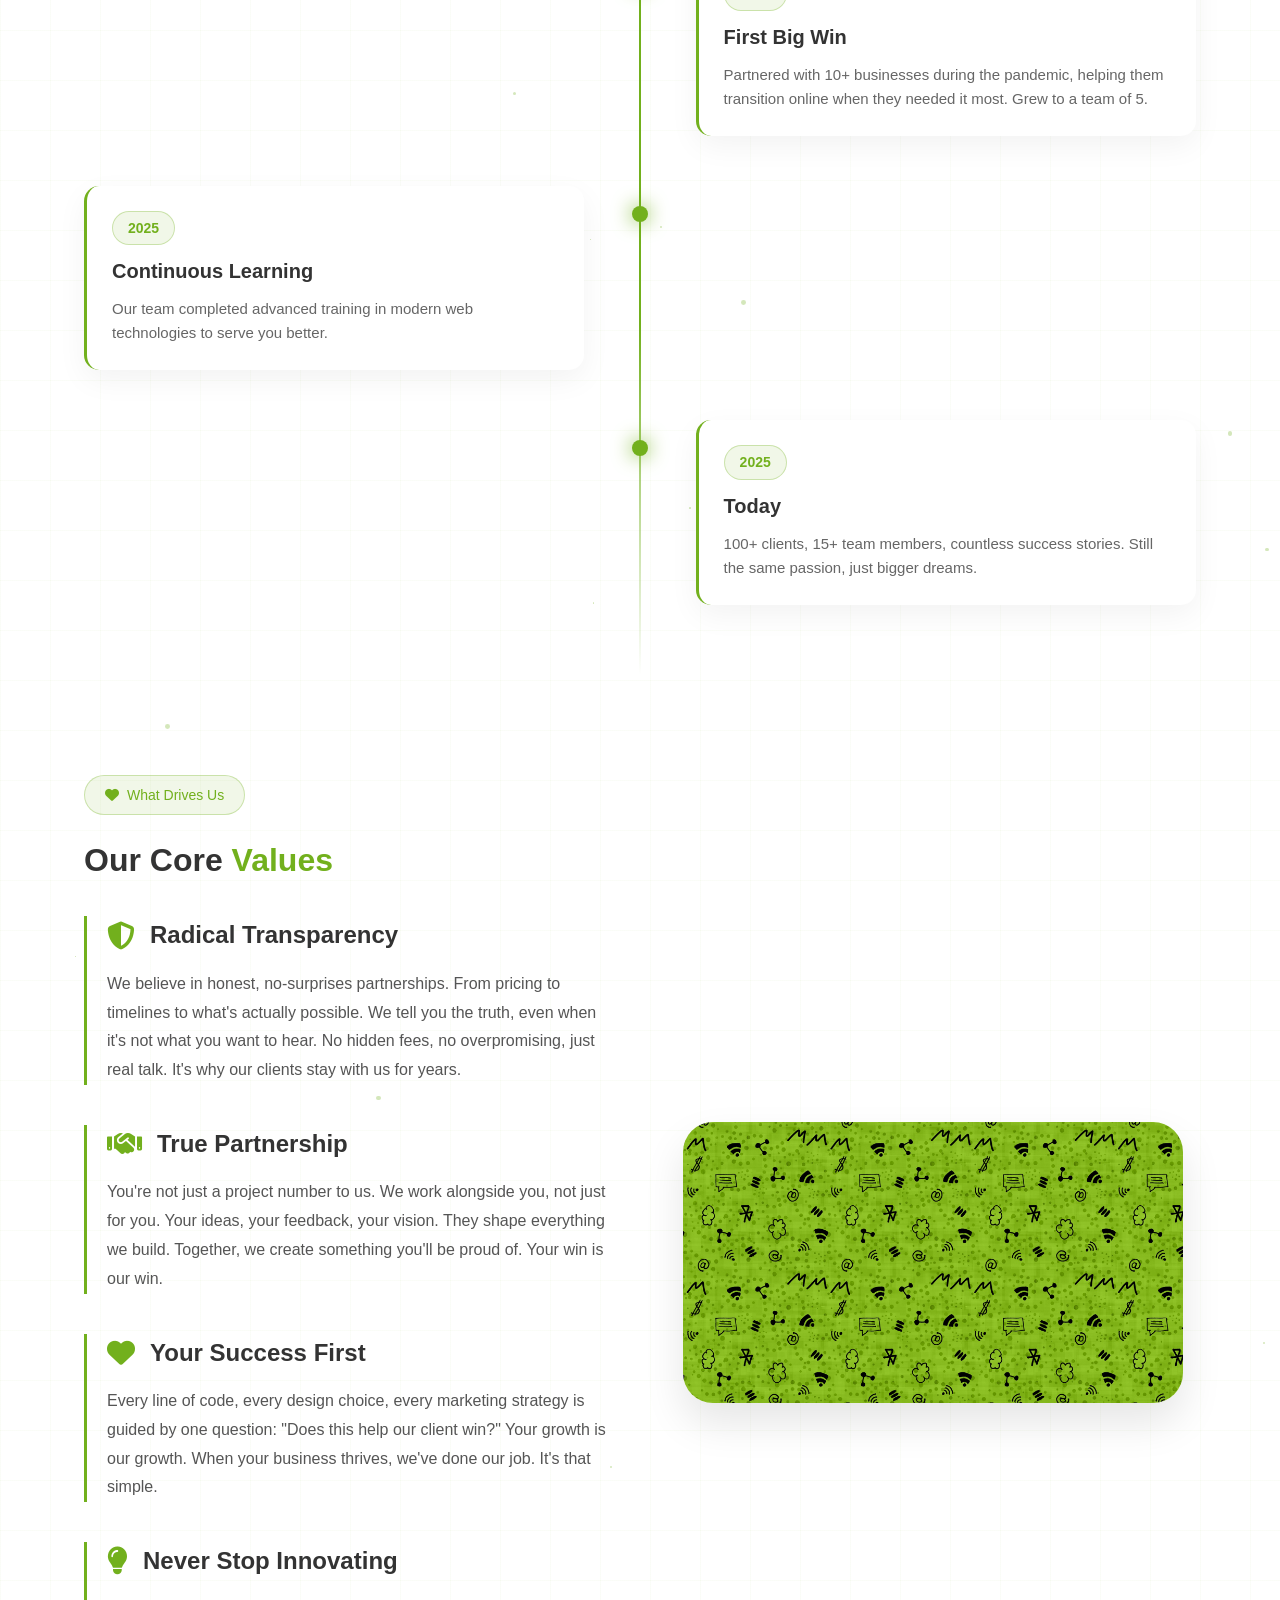
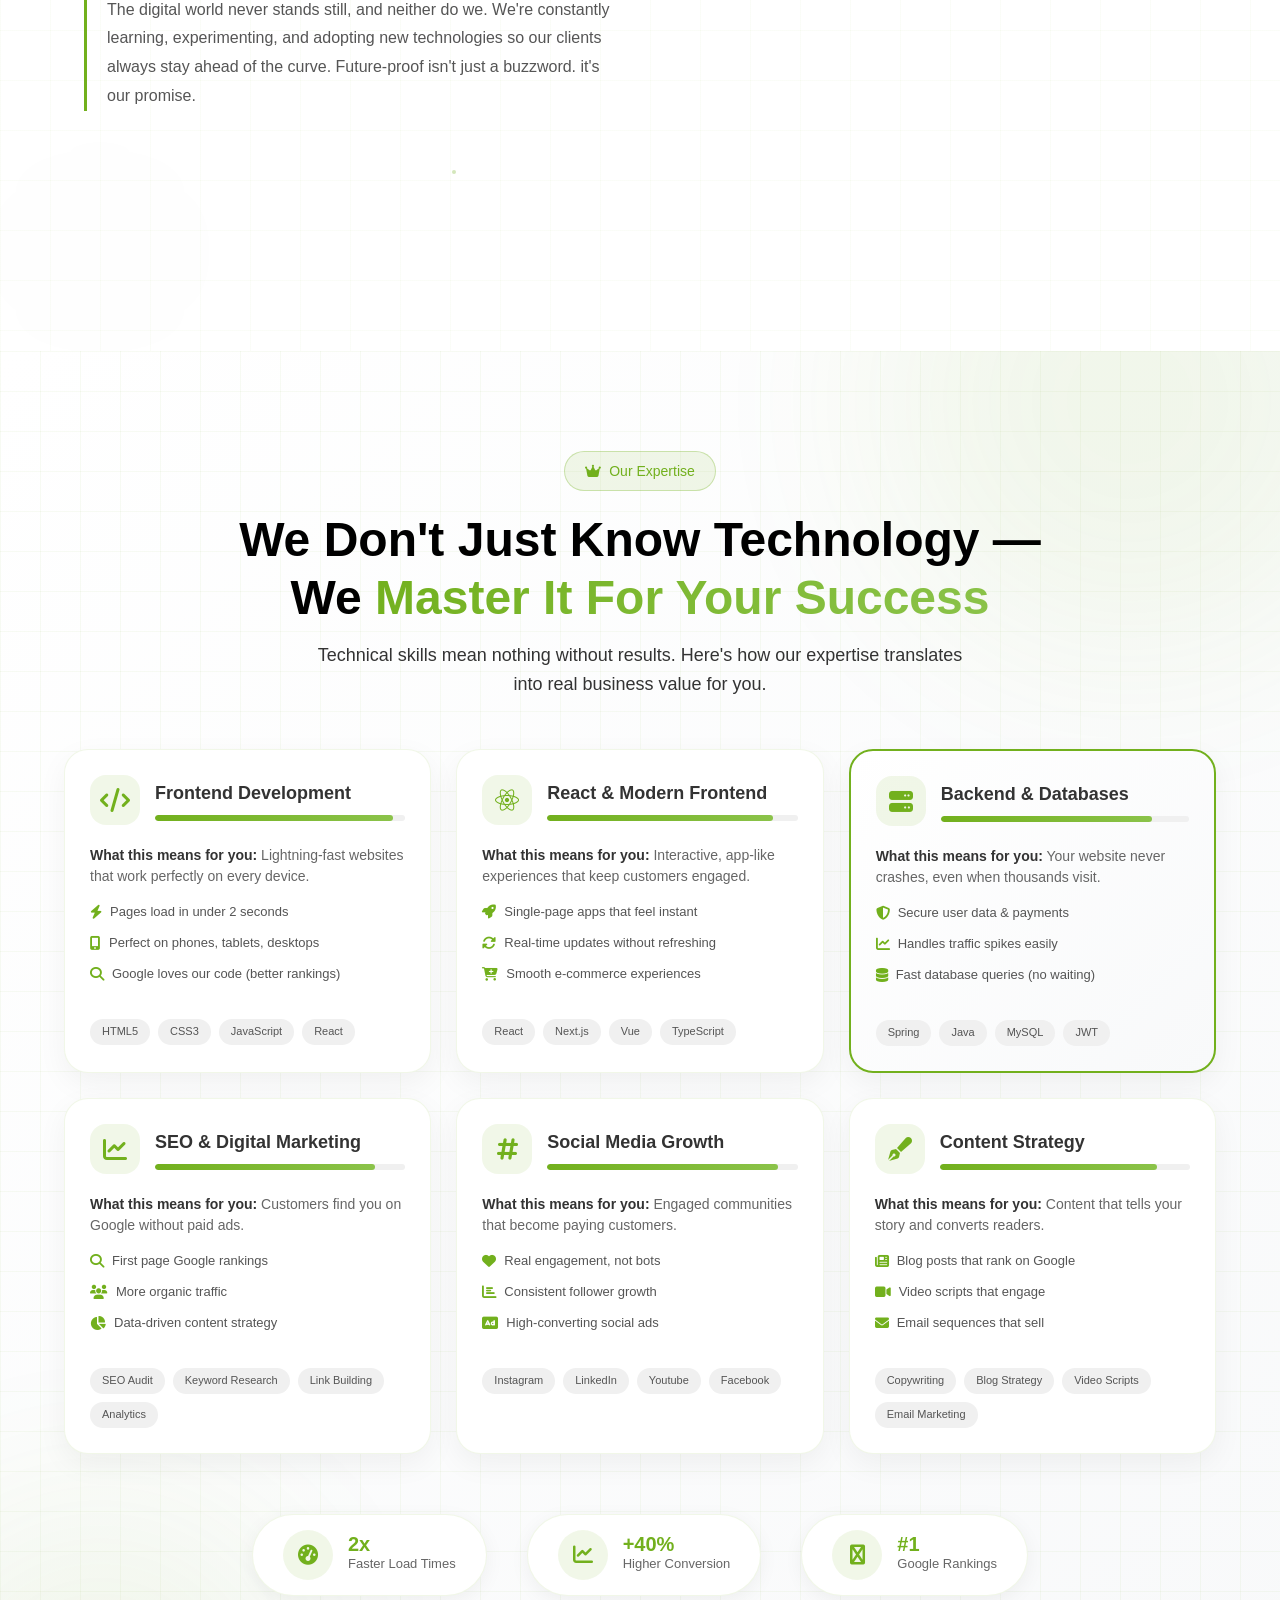
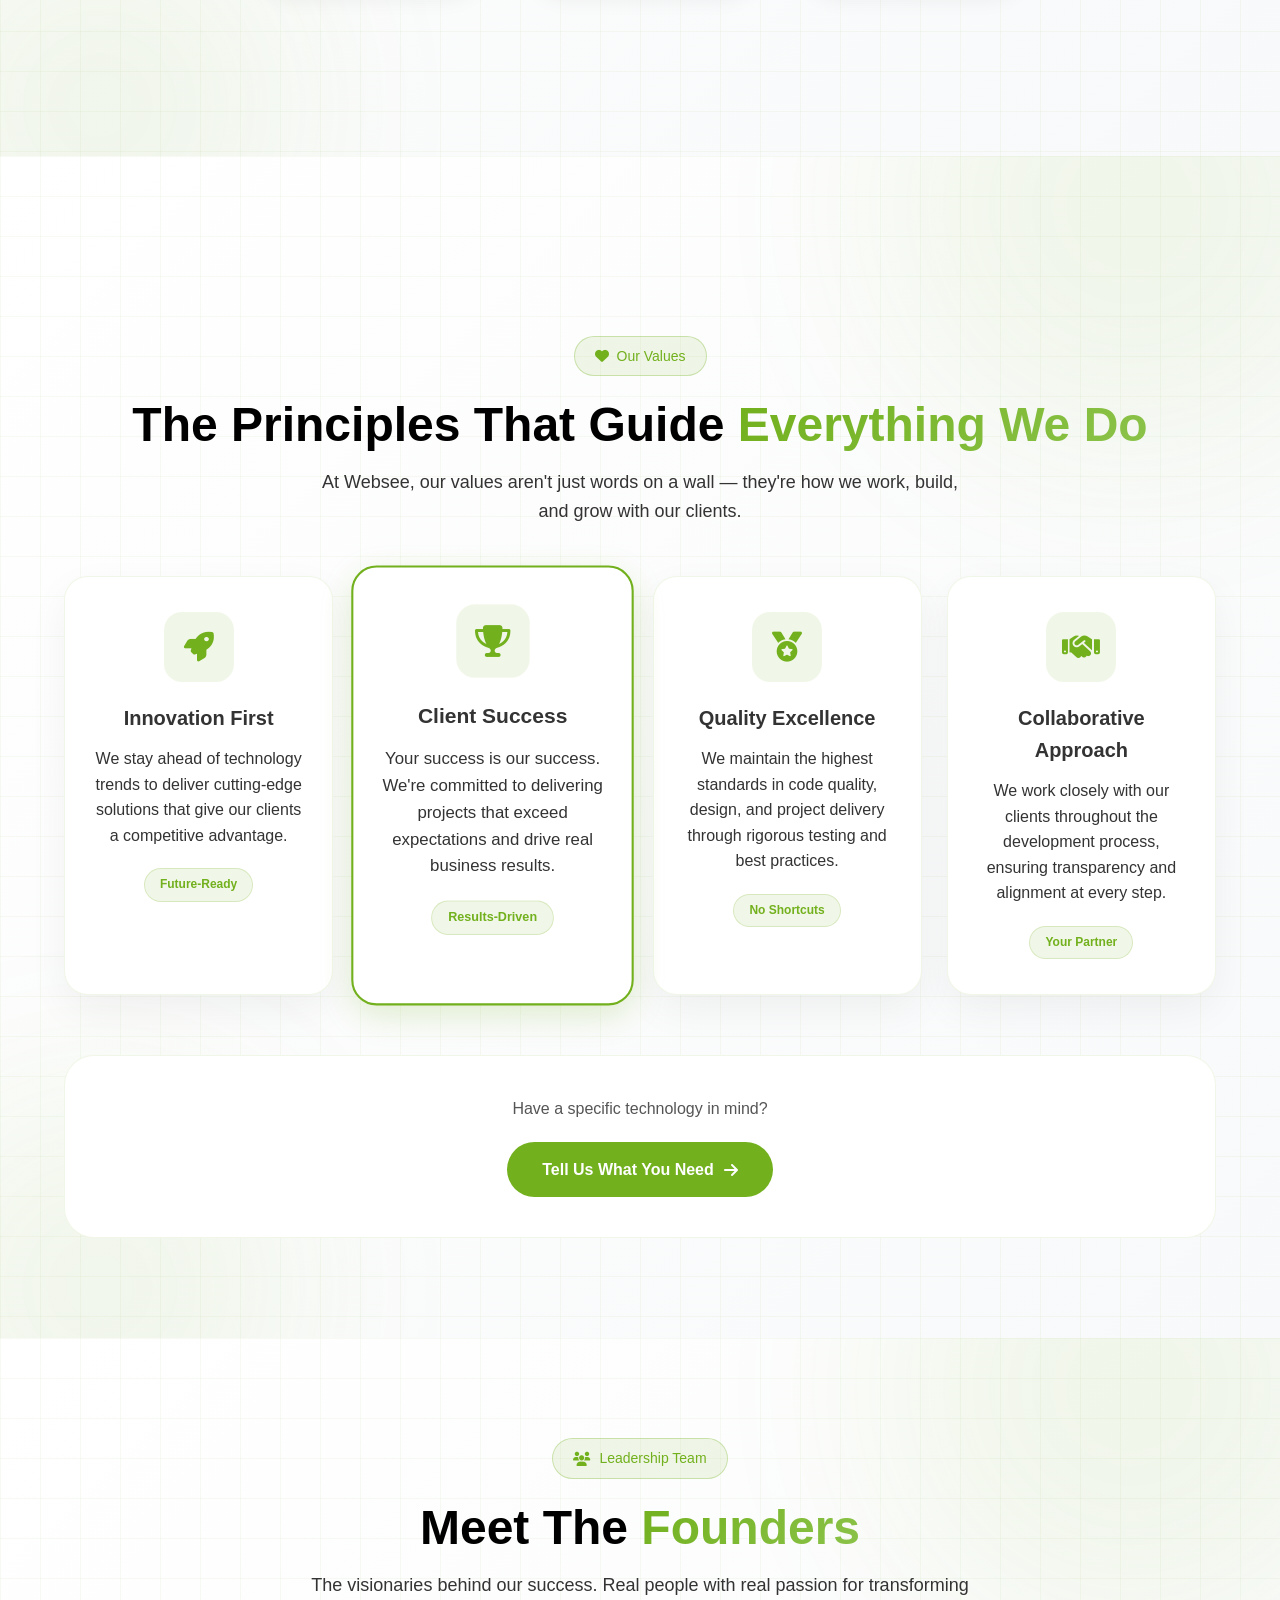
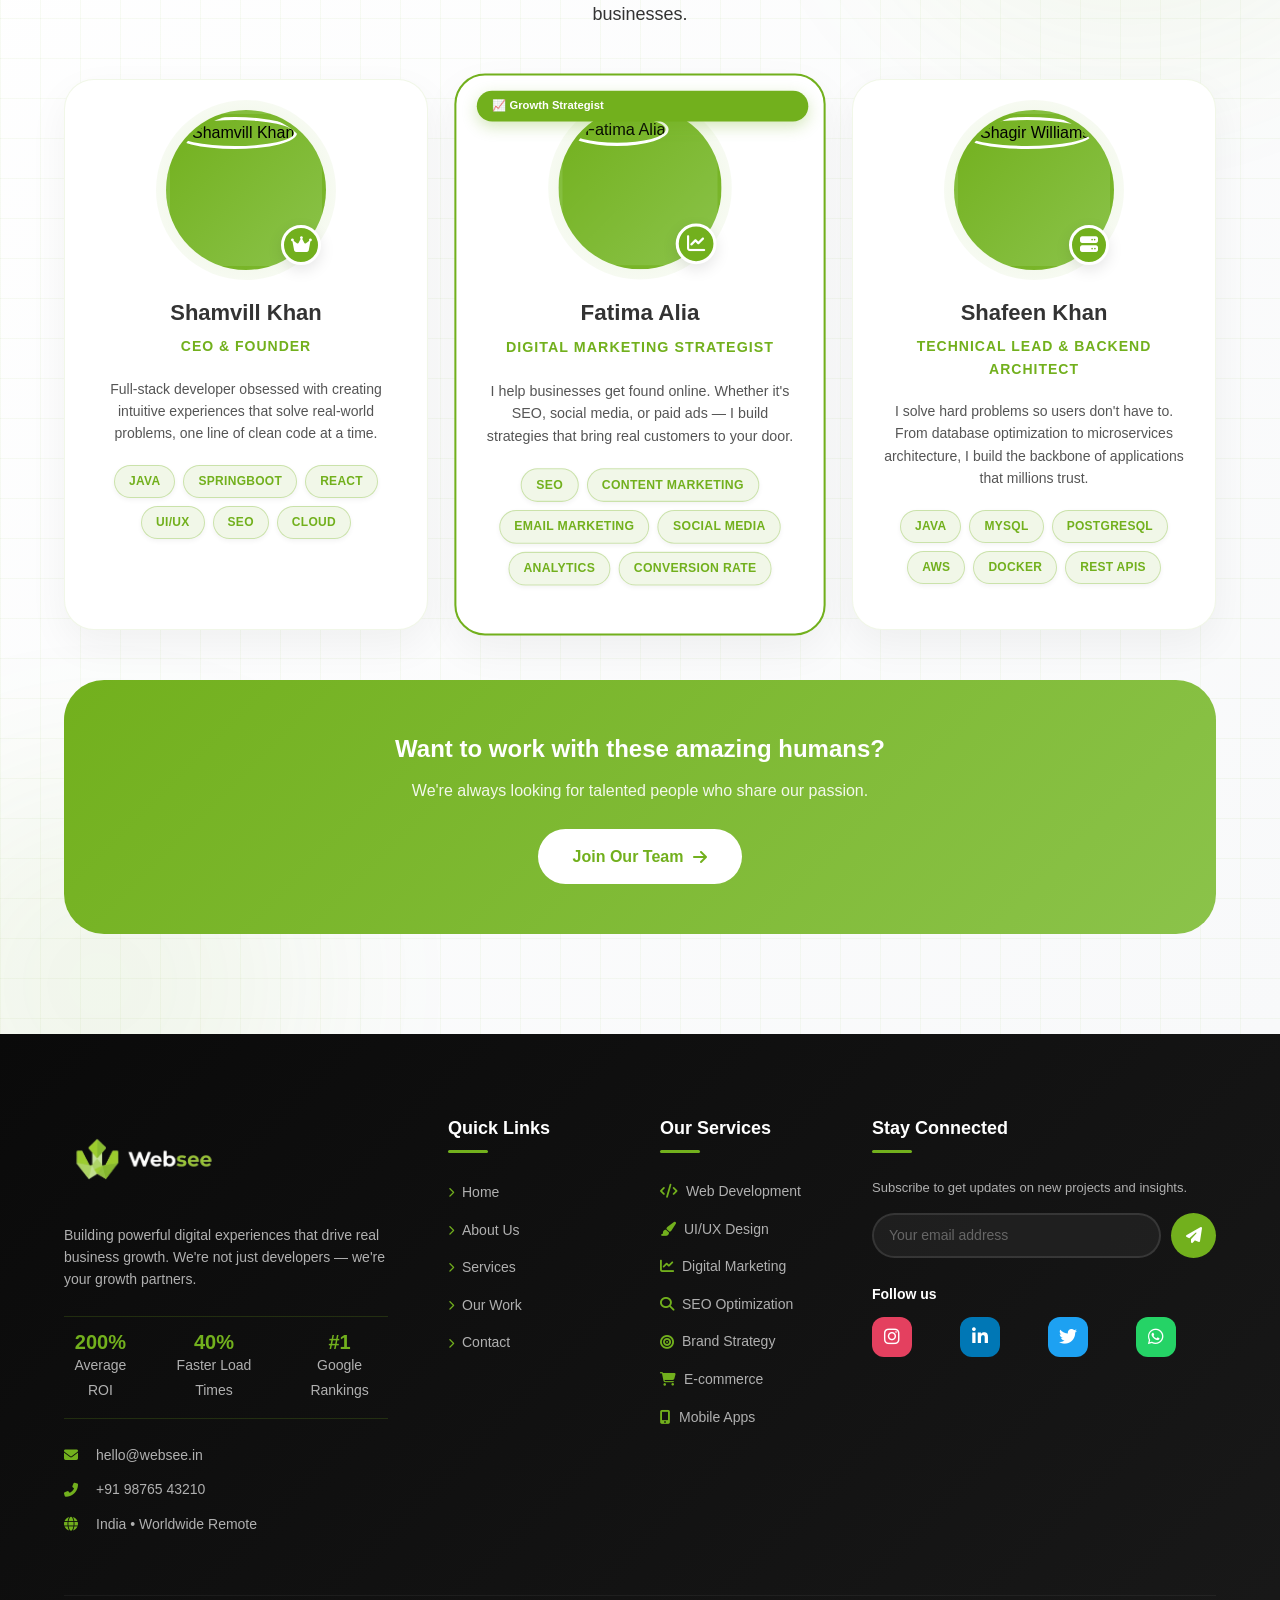
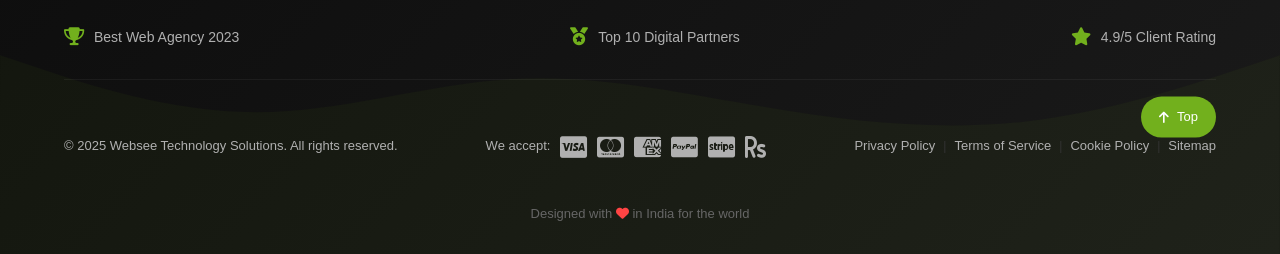
==== commit 59772f42: "about page image path fix" ====
--- a/pages/about.html
+++ b/pages/about.html
@@ -209,7 +209,7 @@
             <!-- RIGHT SIDE - Image Visual -->
 <!-- RIGHT SIDE - Just Image -->
 <div class="about-visual">
-    <img src="/images/chenspec-internet-6556546_1920.jpg" alt="Websee Team" style="width: 100%; max-width: 500px; border-radius: 30px; box-shadow: 0 20px 40px rgba(0,0,0,0.1);">
+    <img src="../images/chenspec-internet-6556546_1920.jpg" alt="Websee Team" style="width: 100%; max-width: 500px; border-radius: 30px; box-shadow: 0 20px 40px rgba(0,0,0,0.1);">
 </div>
         </div>
 
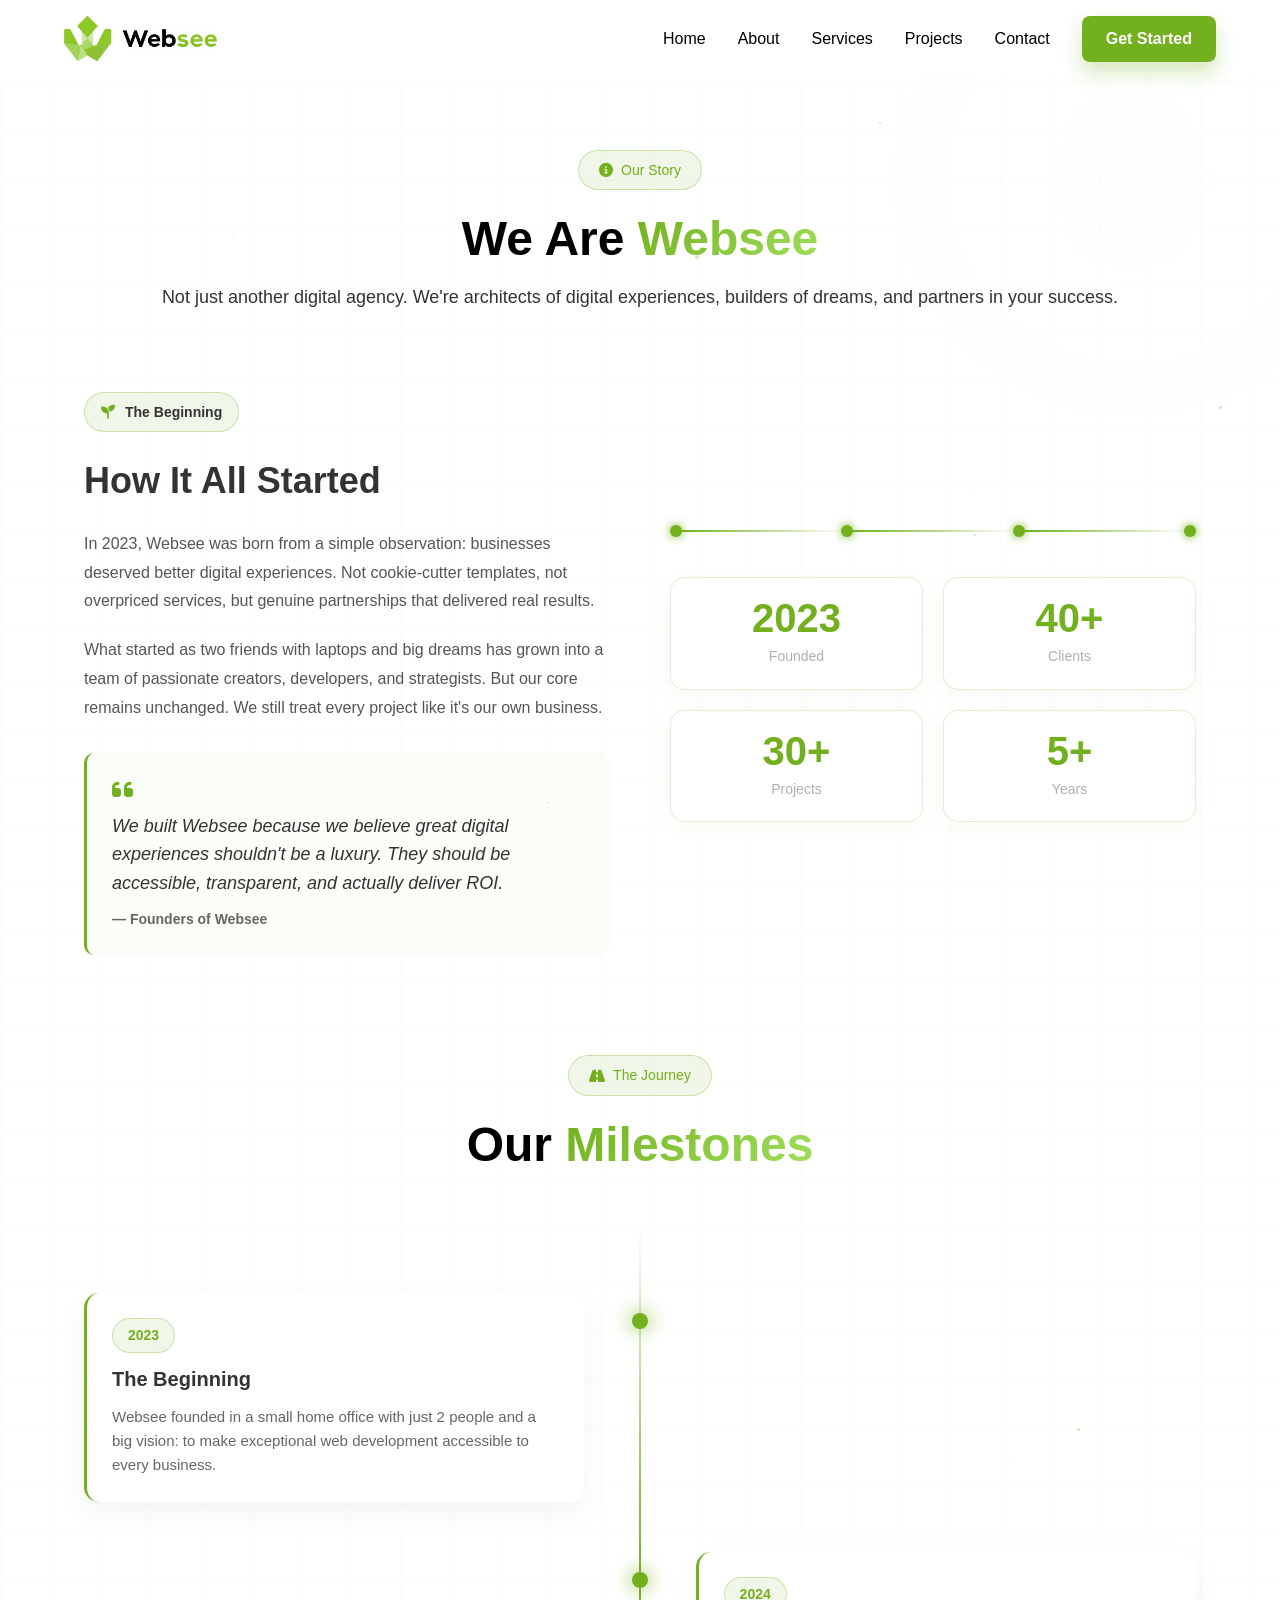
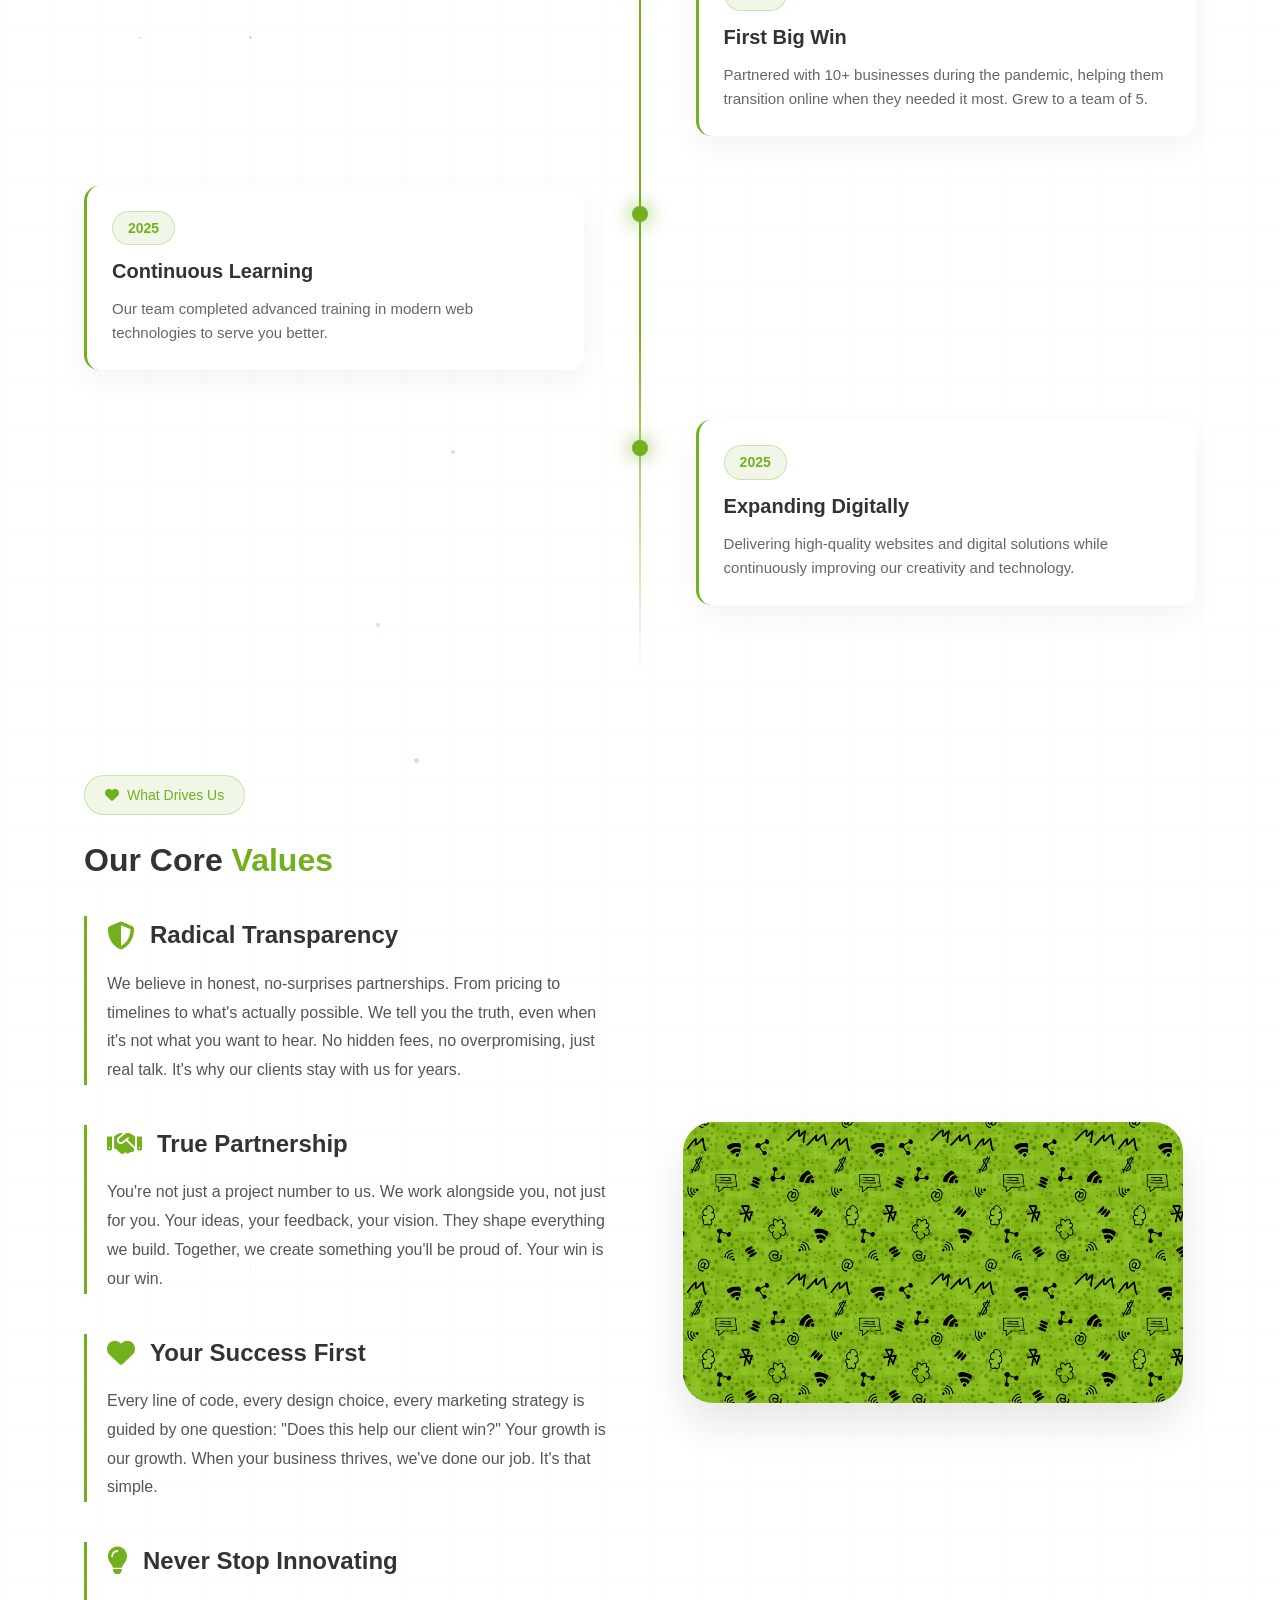
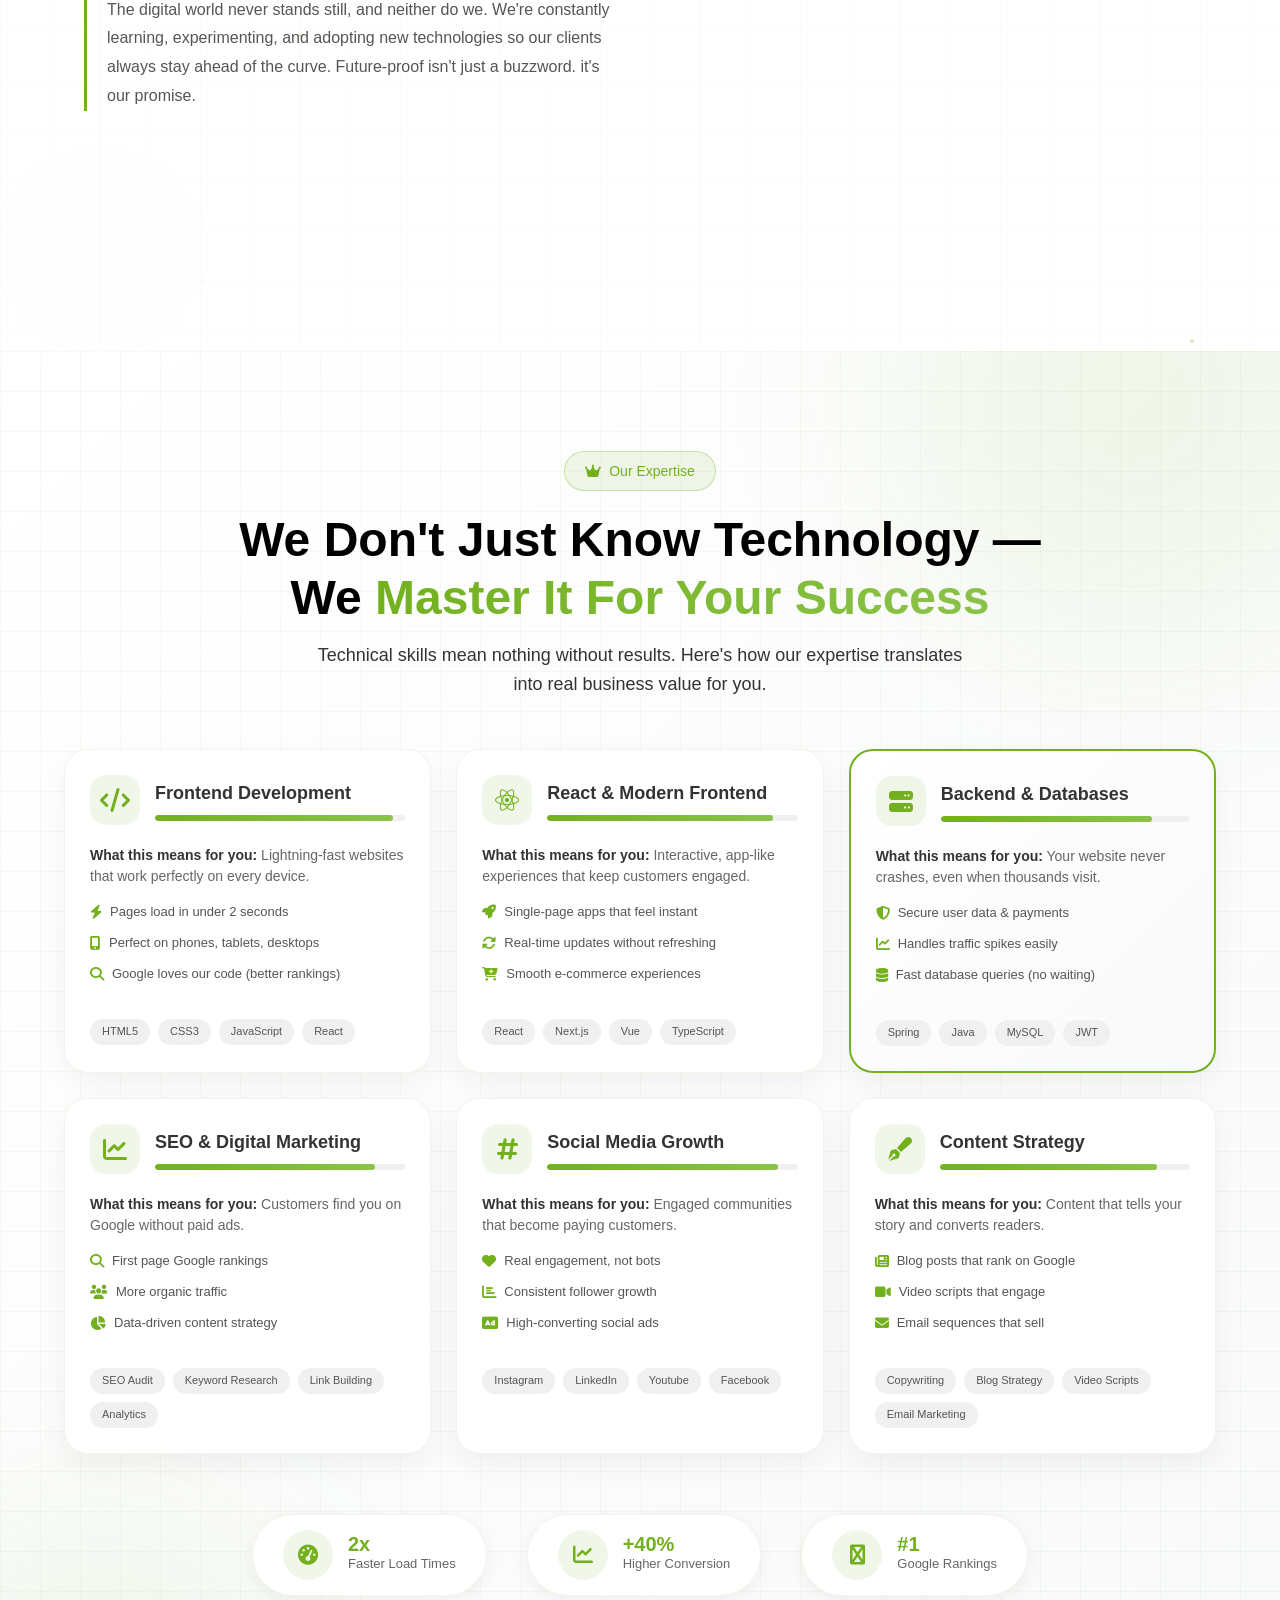
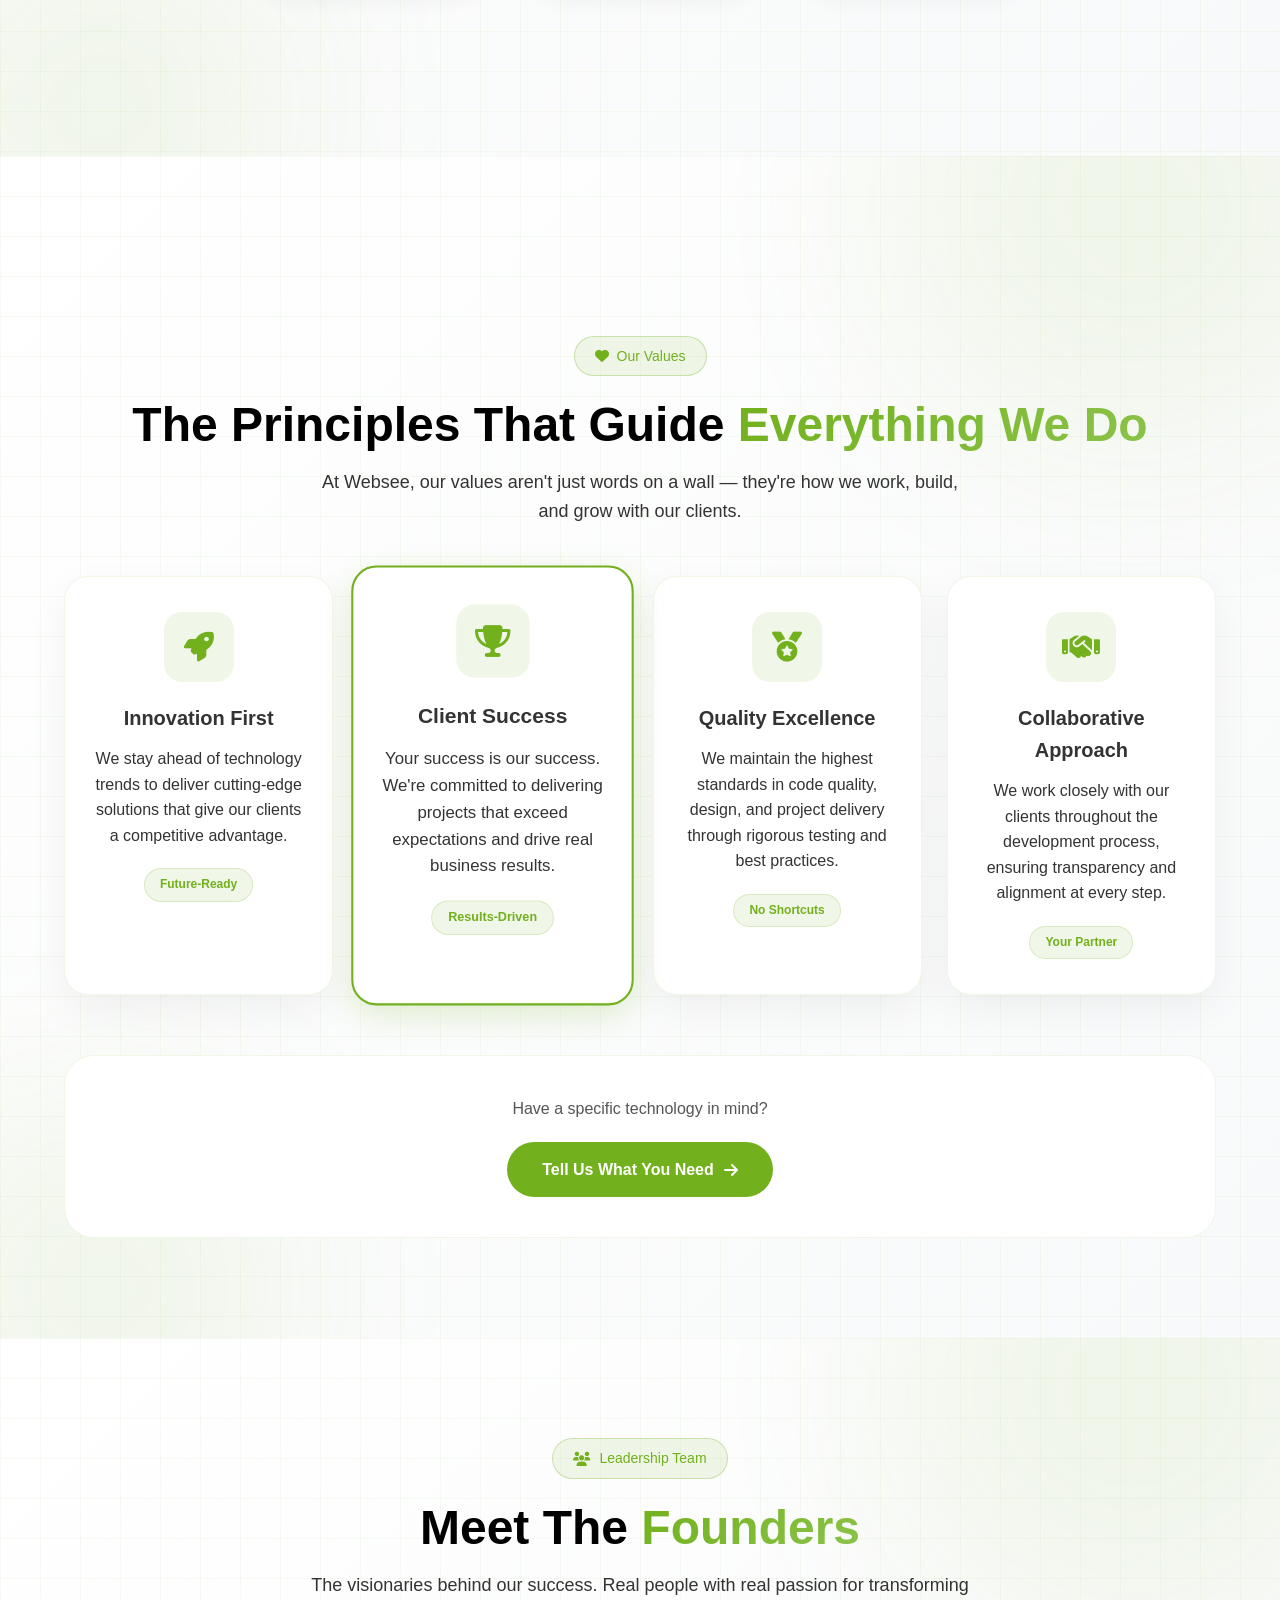
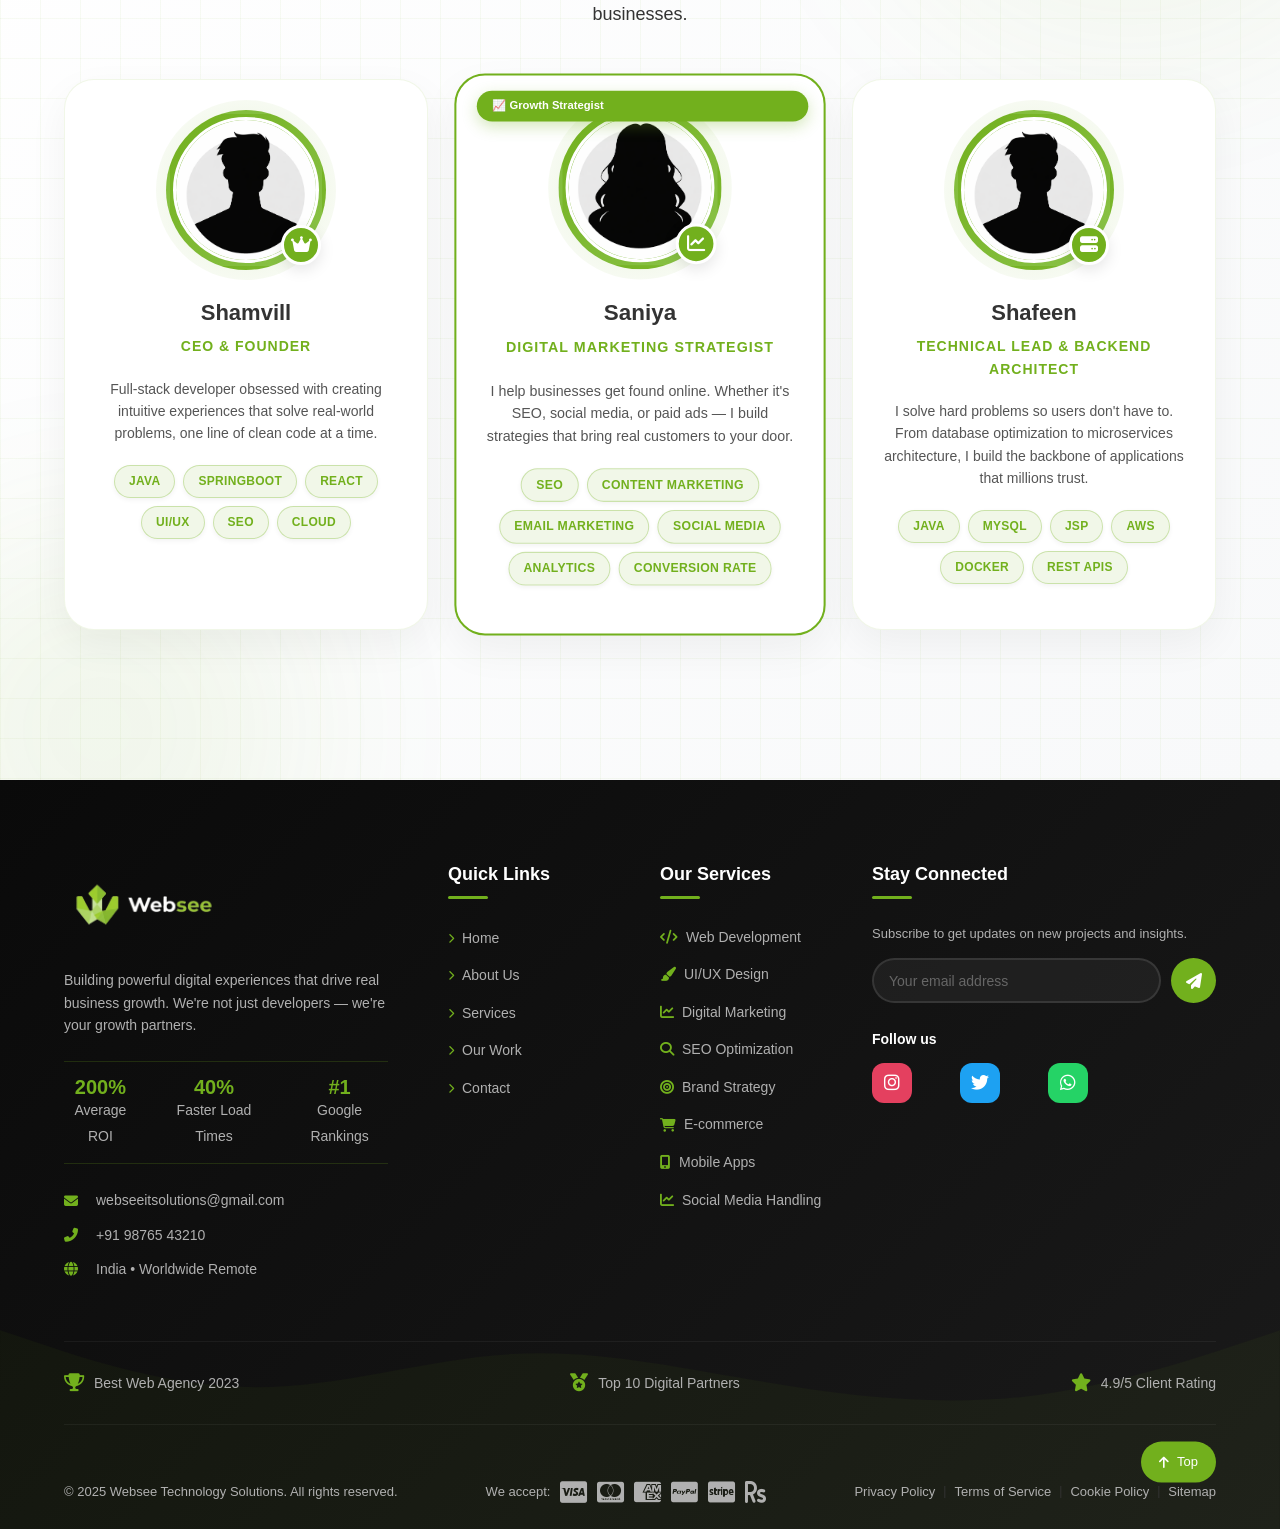
==== commit 53e25469: "avatar added to founders and 3 projects to add real" ====
--- a/pages/about.html
+++ b/pages/about.html
@@ -149,10 +149,10 @@
                 <div class="timeline-item right">
                     <div class="timeline-dot" style="background: #72b01d; box-shadow: 0 0 20px #72b01d;"></div>
                     <div class="timeline-content" style="border-left: 3px solid #72b01d;">
-                        <div class="timeline-year">2025</div>
-                        <h4>Today</h4>
-                        <p>100+ clients, 15+ team members, countless success stories. Still the same passion, just bigger dreams.</p>
-                    </div>
+                       <div class="timeline-year">2025</div>
+<h4>Expanding Digitally</h4>
+<p>Delivering high-quality websites and digital solutions while continuously improving our creativity and technology.</p>
+</div>
                 </div>
             </div>
         </div>
@@ -597,7 +597,7 @@
     <div class="card-inner">
         <div class="founder-image-wrapper">
             <div class="founder-image">
-                <img src="https://images.unsplash.com/photo-1560250097-0b93528c311a?ixlib=rb-4.0.3&auto=format&fit=crop&w=687&q=80" alt="Shamvill Khan">
+                <img src="../images/avatarmale.png" alt="Shamvill Khan">
             </div>
             <div class="image-pattern"></div>
             <div class="founder-badge">
@@ -606,7 +606,7 @@
         </div>
         
         <div class="founder-info">
-            <h3>Shamvill Khan</h3>
+            <h3>Shamvill</h3>
             <div class="founder-role">CEO & Founder</div>
             
             <p class="founder-bio">Full-stack developer obsessed with creating intuitive experiences that solve real-world problems, one line of clean code at a time.</p>
@@ -634,7 +634,7 @@
     <div class="card-inner">
         <div class="founder-image-wrapper">
             <div class="founder-image">
-                <img src="https://images.unsplash.com/photo-1573497019940-1c28c88b4f3e?ixlib=rb-4.0.3&auto=format&fit=crop&w=687&q=80" alt="Fatima Alia">
+                <img src="../images/avatarfemale.png" alt="Fatima Alia">
             </div>
             <div class="image-pattern"></div>
             <div class="founder-badge">
@@ -643,7 +643,7 @@
         </div>
         
         <div class="founder-info">
-            <h3>Fatima Alia</h3>
+            <h3>Saniya</h3>
             <div class="founder-role">Digital Marketing Strategist</div>
             
             
@@ -672,7 +672,7 @@
     <div class="card-inner">
         <div class="founder-image-wrapper">
             <div class="founder-image">
-                <img src="https://images.unsplash.com/photo-1519085360753-af0119f7cbe7?ixlib=rb-4.0.3&auto=format&fit=crop&w=687&q=80" alt="Shagir Williams">
+                <img src="../images/avatarmale.png" alt="Shafeen">
             </div>
             <div class="image-pattern"></div>
             <div class="founder-badge">
@@ -681,7 +681,7 @@
         </div>
         
         <div class="founder-info">
-            <h3>Shafeen Khan</h3>
+            <h3>Shafeen</h3>
             <div class="founder-role">Technical Lead & Backend Architect</div>
             
        
@@ -692,7 +692,7 @@
              
                 <span class="expertise-tag">Java</span>
                 <span class="expertise-tag">MySQL</span>
-                <span class="expertise-tag">PostgreSQL</span>
+                <span class="expertise-tag">JSP</span>
                 <span class="expertise-tag">AWS</span>
                 <span class="expertise-tag">Docker</span>
                 <span class="expertise-tag">REST APIs</span>
@@ -736,7 +736,7 @@
         </div> -->
 
         <!-- Join Team CTA -->
-        <div class="join-team">
+        <!-- <div class="join-team">
             <div class="join-content">
                 <h3>Want to work with these amazing humans?</h3>
                 <p>We're always looking for talented people who share our passion.</p>
@@ -745,7 +745,7 @@
                     <i class="fas fa-arrow-right"></i>
                 </a>
             </div>
-        </div>
+        </div> -->
     </div>
 </section>
    <!-- Footer - Ultimate Edition -->
@@ -793,7 +793,7 @@
                 <div class="footer-contact">
                     <div class="contact-item">
                         <i class="fas fa-envelope"></i>
-                        <a href="mailto:hello@websee.in">hello@websee.in</a>
+                        <a href="mailto:webseeitsolutions@gmail.com">webseeitsolutions@gmail.com</a>
                     </div>
                     <div class="contact-item">
                         <i class="fas fa-phone-alt"></i>
@@ -829,6 +829,7 @@
                     <li><a href="#"><i class="fas fa-bullseye"></i> Brand Strategy</a></li>
                     <li><a href="#"><i class="fas fa-shopping-cart"></i> E-commerce</a></li>
                     <li><a href="#"><i class="fas fa-mobile-alt"></i> Mobile Apps</a></li>
+                    <li><a href="#"><i class="fas fa-chart-line"></i> Social Media Handling</a></li>
                 </ul>
             </div>
 
@@ -850,13 +851,13 @@
                 <div class="social-section">
                     <h5 class="social-title">Follow us</h5>
                     <div class="social-grid" style="grid-template-columns: repeat(4, 1fr);">
-                        <a href="#" class="social-link instagram" target="_blank">
+                        <a href="https://www.instagram.com/webseeworld" class="social-link instagram" target="_blank">
                             <i class="fab fa-instagram"></i>
                         </a>
-                        <a href="#" class="social-link linkedin" target="_blank">
+                        <!-- <a href="#" class="social-link linkedin" target="_blank">
                             <i class="fab fa-linkedin-in"></i>
-                        </a>
-                        <a href="#" class="social-link twitter" target="_blank">
+                        </a> -->
+                        <a href="https://x.com/webseeworld" class="social-link twitter" target="_blank">
                             <i class="fab fa-twitter"></i>
                         </a>
                         <a href="#" class="social-link whatsapp" target="_blank">
@@ -919,9 +920,9 @@
         </div>
 
         <!-- Made with love note -->
-        <div class="made-with">
+        <!-- <div class="made-with">
             <p>Designed with <i class="fas fa-heart" style="color: #ff4444;"></i> in India for the world</p>
-        </div>
+        </div> -->
     </div>
 </footer>
  </body>
